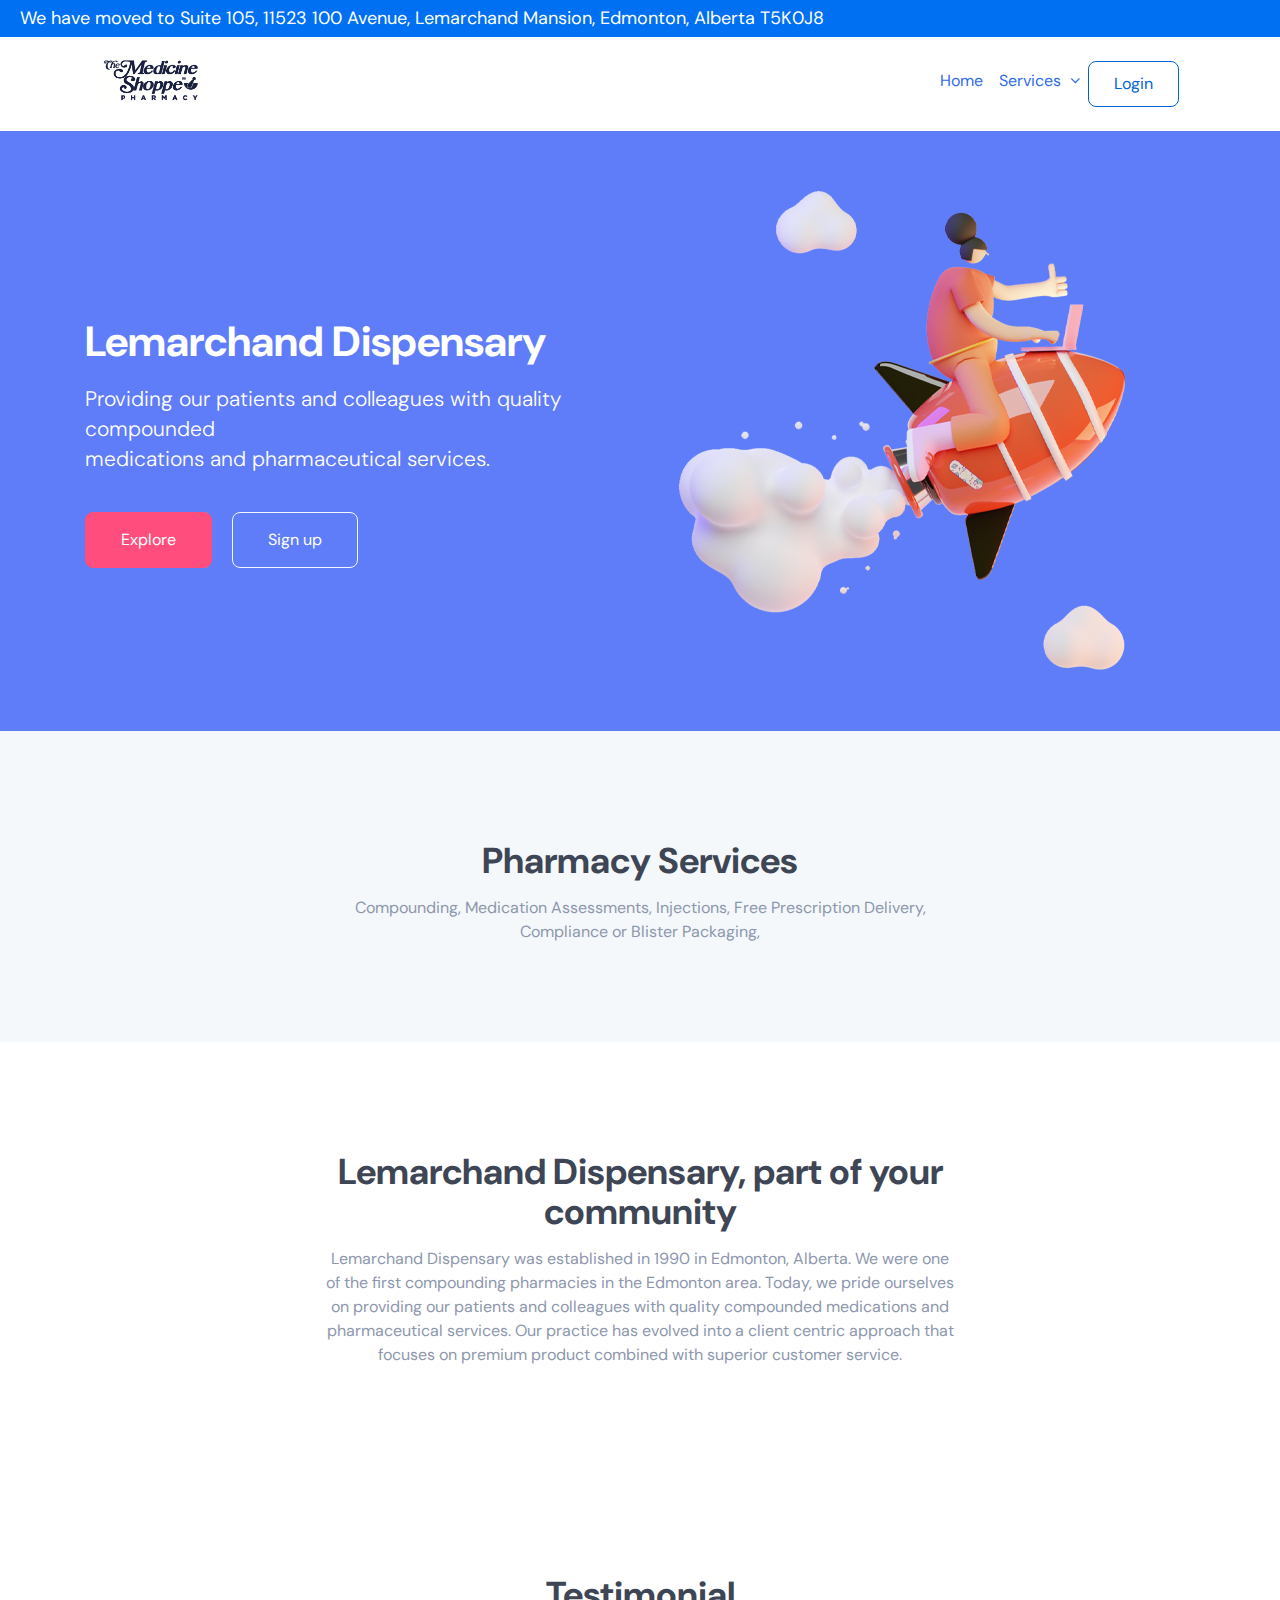
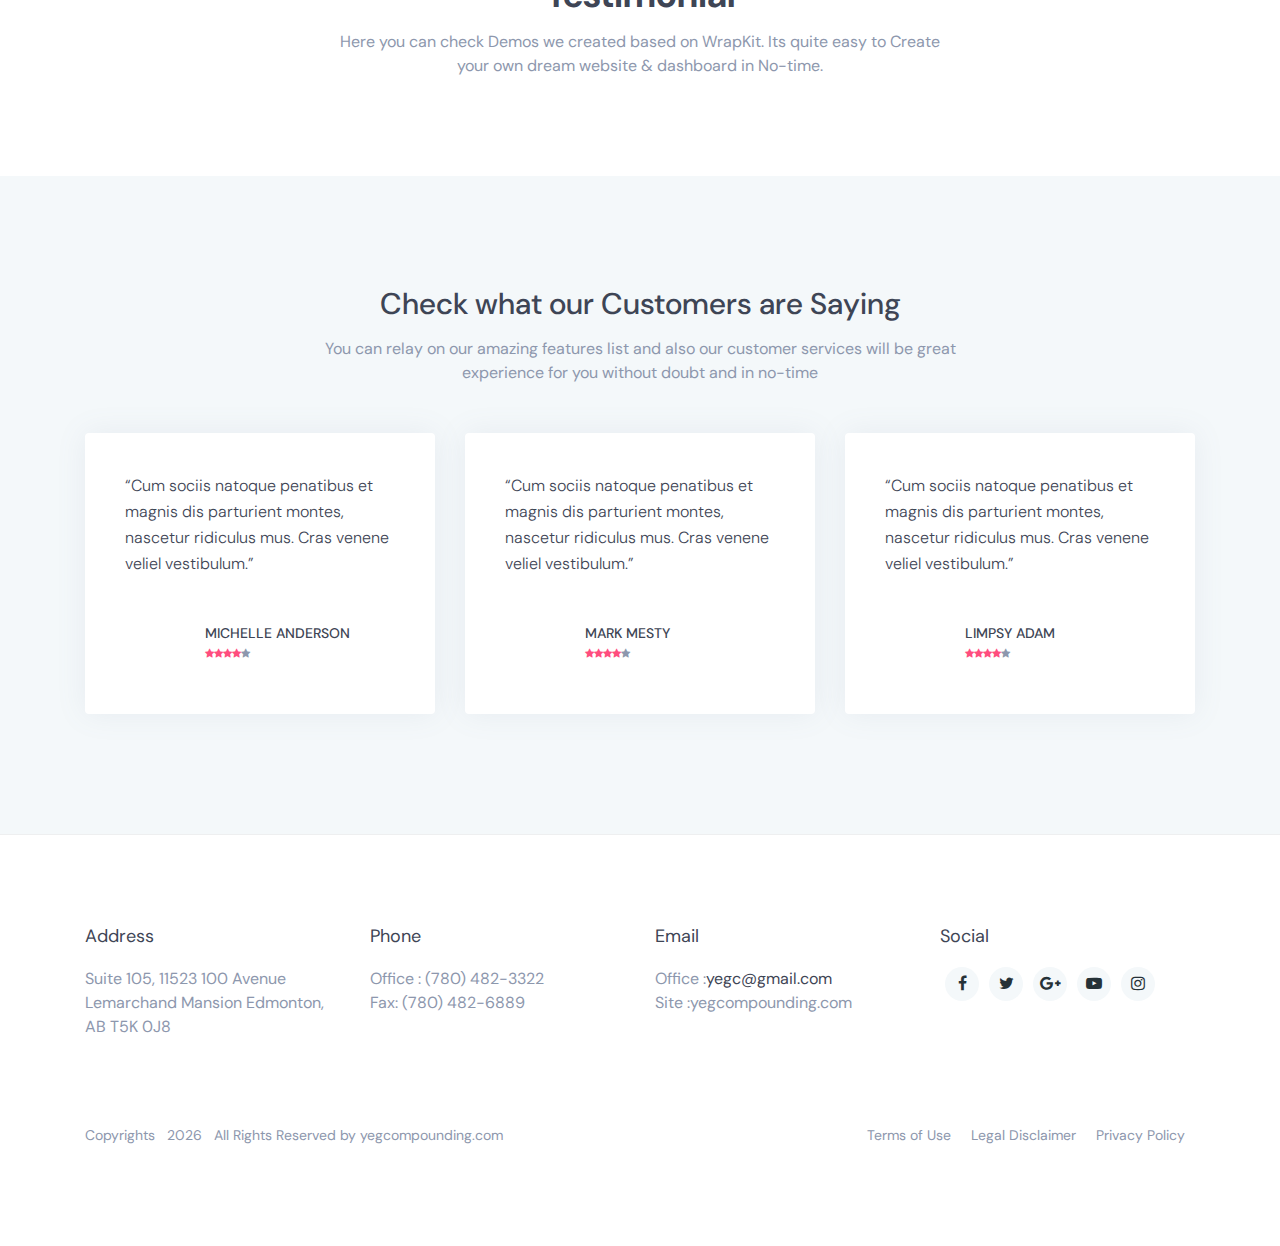
==== index.html @ de76bf8a "the build" ====
<!DOCTYPE html><html><head><meta name="viewport" content="width=device-width"/><meta charSet="utf-8"/><title>Lemarchandi</title><meta name="description" content="Lemarchandi Dispensary"/><link rel="icon" href="/favicon.ico"/><meta name="next-head-count" content="5"/><link rel="preload" href="/_next/static/css/e3dab305abf03b2a426d.css" as="style"/><link rel="stylesheet" href="/_next/static/css/e3dab305abf03b2a426d.css" data-n-g=""/><noscript data-n-css=""></noscript><script defer="" nomodule="" src="/_next/static/chunks/polyfills-a40ef1678bae11e696dba45124eadd70.js"></script><script src="/_next/static/chunks/webpack-90a60b87fd0d5fc150f2.js" defer=""></script><script src="/_next/static/chunks/framework-2191d16384373197bc0a.js" defer=""></script><script src="/_next/static/chunks/main-45840bd6135e2c4a6d06.js" defer=""></script><script src="/_next/static/chunks/pages/_app-bfd92f2f2616ca156803.js" defer=""></script><script src="/_next/static/chunks/pages/index-4b442c4fa40ab891017c.js" defer=""></script><script src="/_next/static/SMfEVu2m8l2TGq_KdqRjP/_buildManifest.js" defer=""></script><script src="/_next/static/SMfEVu2m8l2TGq_KdqRjP/_ssgManifest.js" defer=""></script></head><body><div id="__next"><div id="main-wrapper"><div class="notify-header">We have moved to Suite 105, 11523 100 Avenue, Lemarchand Mansion, Edmonton, Alberta T5K0J8</div><div id="section"><div class="header1 po-relative"><div class="container"><nav class="navbar-expand-lg h3-nav navbar"><a href="/" class="navbar-brand"><div style="display:inline-block;max-width:100%;overflow:hidden;position:relative;box-sizing:border-box;margin:0"><div style="box-sizing:border-box;display:block;max-width:100%"><img style="max-width:100%;display:block;margin:0;border:none;padding:0" alt="" aria-hidden="true" src="[data-uri]"/></div><img alt="lemarchandi-dispensary" src="[data-uri]" decoding="async" data-nimg="intrinsic" class="logo-image" style="position:absolute;top:0;left:0;bottom:0;right:0;box-sizing:border-box;padding:0;border:none;margin:auto;display:block;width:0;height:0;min-width:100%;max-width:100%;min-height:100%;max-height:100%"/><noscript><img alt="lemarchandi-dispensary" srcSet="_next/static/image/assets/images/logos/logo.39a0166d6d1a35bfb3127f5093fbddd4.png?imwidth=128 1x, _next/static/image/assets/images/logos/logo.39a0166d6d1a35bfb3127f5093fbddd4.png?imwidth=256 2x" src="_next/static/image/assets/images/logos/logo.39a0166d6d1a35bfb3127f5093fbddd4.png?imwidth=256" decoding="async" data-nimg="intrinsic" style="position:absolute;top:0;left:0;bottom:0;right:0;box-sizing:border-box;padding:0;border:none;margin:auto;display:block;width:0;height:0;min-width:100%;max-width:100%;min-height:100%;max-height:100%" class="logo-image" loading="lazy"/></noscript></div></a><button aria-label="Toggle navigation" type="button" class="navbar-toggler"><span class="ti-menu"></span></button><div id="header1" class="collapse navbar-collapse"><ul class="ml-auto mt-2 mt-lg-0 navbar-nav"><li class="active nav-item"><a href="/" class="nav-link">Home</a></li><li class="dropdown nav-item"><a aria-haspopup="true" href="#" class="nav-link" aria-expanded="false">Services <i class="fa fa-angle-down m-l-5"></i></a><div tabindex="-1" role="menu" aria-hidden="true" class="b-none animated fadeInUp dropdown-menu"><button type="button" tabindex="0" role="menuitem" class="dropdown-item"><li class="nav-item"><a href="/compounding" class="nav-link">Compounding</a></li></button><button type="button" tabindex="0" role="menuitem" class="dropdown-item"><li class="nav-item"><a href="/services" class="nav-link">Services</a></li></button><div tabindex="-1" class="dropdown-divider"></div><button type="button" tabindex="0" role="menuitem" class="dropdown-item">Referals</button></div></li><li class="nav-item"><div class="btn btn-outline-info">Login</div></li></ul></div></nav></div></div></div><div class="page-wrapper"><div class="container-fluid"><div><div class="static-slider-head banner2"><div class="container"><div class="row"><div class="align-self-center col-md-6 col-lg-6"><h1 class="title">Lemarchand Dispensary</h1><h4 class="subtitle font-light">Providing our patients and colleagues with quality compounded<br/> medications and pharmaceutical services.</h4><div class="btn btn-danger m-r-20 btn-md m-t-30">Explore</div><a class="btn btn-md m-t-30  btn-outline-light " href="/signup">Sign up</a></div><div class="col-md-6 col-lg-6"><div style="display:inline-block;max-width:100%;overflow:hidden;position:relative;box-sizing:border-box;margin:0"><div style="box-sizing:border-box;display:block;max-width:100%"><img style="max-width:100%;display:block;margin:0;border:none;padding:0" alt="" aria-hidden="true" src="[data-uri]"/></div><img alt="hero banner" src="[data-uri]" decoding="async" data-nimg="intrinsic" style="position:absolute;top:0;left:0;bottom:0;right:0;box-sizing:border-box;padding:0;border:none;margin:auto;display:block;width:0;height:0;min-width:100%;max-width:100%;min-height:100%;max-height:100%"/><noscript><img alt="hero banner" srcSet="_next/static/image/assets/images/landingpage/banner-img.4218b42df8a6aef599a4f391f0559c7d.png?imwidth=640 1x, _next/static/image/assets/images/landingpage/banner-img.4218b42df8a6aef599a4f391f0559c7d.png?imwidth=1080 2x" src="_next/static/image/assets/images/landingpage/banner-img.4218b42df8a6aef599a4f391f0559c7d.png?imwidth=1080" decoding="async" data-nimg="intrinsic" style="position:absolute;top:0;left:0;bottom:0;right:0;box-sizing:border-box;padding:0;border:none;margin:auto;display:block;width:0;height:0;min-width:100%;max-width:100%;min-height:100%;max-height:100%" loading="lazy"/></noscript></div></div></div></div></div><div class="spacer bg-light"><div class="container"><div class="justify-content-center row"><div class="text-center col-md-7"><h1 class="title font-bold">Pharmacy Services</h1><h6 class="subtitle">Compounding, Medication Assessments, Injections, Free Prescription Delivery, Compliance or Blister Packaging,</h6></div></div></div></div><div class="spacer"><div class="container"><div class="justify-content-center row"><div class="text-center col-md-7"><h1 class="title font-bold">Lemarchand Dispensary, part of your community</h1><h6 class="subtitle">Lemarchand Dispensary was established in 1990 in Edmonton, Alberta. We were one of the first compounding pharmacies in the Edmonton area. Today, we pride ourselves on providing our patients and colleagues with quality compounded medications and pharmaceutical services. Our practice has evolved into a client centric approach that focuses on premium product combined with superior customer service.</h6></div></div></div></div><div><div class="spacer"><div class="container"><div class="justify-content-center row"><div class="text-center col-md-7"><h1 class="title font-bold">Testimonial</h1><h6 class="subtitle">Here you can check Demos we created based on WrapKit. Its quite easy to Create your own dream website &amp; dashboard in No-time.</h6></div></div></div></div><div class="testimonial3 spacer bg-light"><div class="container"><div class="justify-content-center row"><div class="text-center col-md-7"><h2 class="title">Check what our Customers are Saying</h2><h6 class="subtitle">You can relay on our amazing features list and also our customer services will be great experience for you without doubt and in no-time</h6></div></div><div class="testi3 m-t-40 justify-content-center row"><div class="col-md-6 col-lg-4"><div class="card-shadow card"><div class="card-body"><h6 class="font-light m-b-30">“Cum sociis natoque penatibus et magnis dis parturient montes, nascetur ridiculus mus. Cras venene veliel vestibulum.”</h6><div class="d-flex no-block align-items-center"><span class="thumb-img"><div style="display:inline-block;max-width:100%;overflow:hidden;position:relative;box-sizing:border-box;margin:0"><div style="box-sizing:border-box;display:block;max-width:100%"><img style="max-width:100%;display:block;margin:0;border:none;padding:0" alt="" aria-hidden="true" src="[data-uri]"/></div><img alt="wrapkit" src="[data-uri]" decoding="async" data-nimg="intrinsic" class="circle" style="position:absolute;top:0;left:0;bottom:0;right:0;box-sizing:border-box;padding:0;border:none;margin:auto;display:block;width:0;height:0;min-width:100%;max-width:100%;min-height:100%;max-height:100%"/><noscript><img alt="wrapkit" srcSet="_next/static/image/assets/images/testimonial/1.2e14a0676e3b5e73da6f05569ef7108e.jpg?imwidth=640 1x, _next/static/image/assets/images/testimonial/1.2e14a0676e3b5e73da6f05569ef7108e.jpg?imwidth=1200 2x" src="_next/static/image/assets/images/testimonial/1.2e14a0676e3b5e73da6f05569ef7108e.jpg?imwidth=1200" decoding="async" data-nimg="intrinsic" style="position:absolute;top:0;left:0;bottom:0;right:0;box-sizing:border-box;padding:0;border:none;margin:auto;display:block;width:0;height:0;min-width:100%;max-width:100%;min-height:100%;max-height:100%" class="circle" loading="lazy"/></noscript></div></span><div class="m-l-20"><h6 class="m-b-0 customer">Michelle Anderson</h6><div class="font-10"><a href="" class="text-danger"><i class="fa fa-star"></i></a><a href="" class="text-danger"><i class="fa fa-star"></i></a><a href="" class="text-danger"><i class="fa fa-star"></i></a><a href="" class="text-danger"><i class="fa fa-star"></i></a><a href="" class="text-muted"><i class="fa fa-star"></i></a></div></div></div></div></div></div><div class="col-md-6 col-lg-4"><div class="card-shadow card"><div class="card-body"><h6 class="font-light m-b-30">“Cum sociis natoque penatibus et magnis dis parturient montes, nascetur ridiculus mus. Cras venene veliel vestibulum.”</h6><div class="d-flex no-block align-items-center"><span class="thumb-img"><div style="display:inline-block;max-width:100%;overflow:hidden;position:relative;box-sizing:border-box;margin:0"><div style="box-sizing:border-box;display:block;max-width:100%"><img style="max-width:100%;display:block;margin:0;border:none;padding:0" alt="" aria-hidden="true" src="[data-uri]"/></div><img alt="wrapkit" src="[data-uri]" decoding="async" data-nimg="intrinsic" class="circle" style="position:absolute;top:0;left:0;bottom:0;right:0;box-sizing:border-box;padding:0;border:none;margin:auto;display:block;width:0;height:0;min-width:100%;max-width:100%;min-height:100%;max-height:100%"/><noscript><img alt="wrapkit" srcSet="_next/static/image/assets/images/testimonial/2.128dd6c1580e0c9d2212a1f1fef11453.jpg?imwidth=640 1x, _next/static/image/assets/images/testimonial/2.128dd6c1580e0c9d2212a1f1fef11453.jpg?imwidth=1200 2x" src="_next/static/image/assets/images/testimonial/2.128dd6c1580e0c9d2212a1f1fef11453.jpg?imwidth=1200" decoding="async" data-nimg="intrinsic" style="position:absolute;top:0;left:0;bottom:0;right:0;box-sizing:border-box;padding:0;border:none;margin:auto;display:block;width:0;height:0;min-width:100%;max-width:100%;min-height:100%;max-height:100%" class="circle" loading="lazy"/></noscript></div></span><div class="m-l-20"><h6 class="m-b-0 customer">Mark mesty</h6><div class="font-10"><a href="" class="text-danger"><i class="fa fa-star"></i></a><a href="" class="text-danger"><i class="fa fa-star"></i></a><a href="" class="text-danger"><i class="fa fa-star"></i></a><a href="" class="text-danger"><i class="fa fa-star"></i></a><a href="" class="text-muted"><i class="fa fa-star"></i></a></div></div></div></div></div></div><div class="col-md-6 col-lg-4"><div class="card-shadow card"><div class="card-body"><h6 class="font-light m-b-30">“Cum sociis natoque penatibus et magnis dis parturient montes, nascetur ridiculus mus. Cras venene veliel vestibulum.”</h6><div class="d-flex no-block align-items-center"><span class="thumb-img"><div style="display:inline-block;max-width:100%;overflow:hidden;position:relative;box-sizing:border-box;margin:0"><div style="box-sizing:border-box;display:block;max-width:100%"><img style="max-width:100%;display:block;margin:0;border:none;padding:0" alt="" aria-hidden="true" src="[data-uri]"/></div><img alt="wrapkit" src="[data-uri]" decoding="async" data-nimg="intrinsic" class="circle" style="position:absolute;top:0;left:0;bottom:0;right:0;box-sizing:border-box;padding:0;border:none;margin:auto;display:block;width:0;height:0;min-width:100%;max-width:100%;min-height:100%;max-height:100%"/><noscript><img alt="wrapkit" srcSet="_next/static/image/assets/images/testimonial/3.58e07d7012f0ad038da183b73c9a77bf.jpg?imwidth=640 1x, _next/static/image/assets/images/testimonial/3.58e07d7012f0ad038da183b73c9a77bf.jpg?imwidth=1200 2x" src="_next/static/image/assets/images/testimonial/3.58e07d7012f0ad038da183b73c9a77bf.jpg?imwidth=1200" decoding="async" data-nimg="intrinsic" style="position:absolute;top:0;left:0;bottom:0;right:0;box-sizing:border-box;padding:0;border:none;margin:auto;display:block;width:0;height:0;min-width:100%;max-width:100%;min-height:100%;max-height:100%" class="circle" loading="lazy"/></noscript></div></span><div class="m-l-20"><h6 class="m-b-0 customer">Limpsy adam</h6><div class="font-10"><a href="" class="text-danger"><i class="fa fa-star"></i></a><a href="" class="text-danger"><i class="fa fa-star"></i></a><a href="" class="text-danger"><i class="fa fa-star"></i></a><a href="" class="text-danger"><i class="fa fa-star"></i></a><a href="" class="text-muted"><i class="fa fa-star"></i></a></div></div></div></div></div></div></div></div></div></div></div></div></div><div class="footer4 b-t spacer"><div class="container"><div class="row"><div class="m-b-30 col-md-6 col-lg-3"><h5 class="m-b-20">Address</h5><p>Suite 105, 11523 100 Avenue Lemarchand Mansion Edmonton, AB T5K 0J8</p></div><div class="m-b-30 col-md-6 col-lg-3"><h5 class="m-b-20">Phone</h5><p>Office :  (780) 482-3322<br/>Fax: (780) 482-6889</p></div><div class="m-b-30 col-md-6 col-lg-3"><h5 class="m-b-20">Email</h5><p>Office :<a class="link" href="mailto:lemarchanddisp@gmail.com">yegc@gmail.com</a><br/>Site :<span class="link">yegcompounding.com</span></p></div><div class="col-md-6 col-lg-3"><h5 class="m-b-20">Social</h5><div class="round-social light"><a class="link" href="/#"><i class="fa fa-facebook"></i></a><a class="link" href="/#"><i class="fa fa-twitter"></i></a><a class="link" href="/#"><i class="fa fa-google-plus"></i></a><a class="link" href="/#"><i class="fa fa-youtube-play"></i></a><a class="link" href="/#"><i class="fa fa-instagram"></i></a></div></div></div><div class="f4-bottom-bar"><div class="row"><div class="col-md-12"><div class="d-flex font-14"><div class="m-t-10 m-b-10 copyright">Copyrights   <!-- -->2022<!-- -->   All Rights Reserved by<!-- --> <a class="link" href="https://yegcompounding.com/">yegcompounding.com</a></div><div class="links ml-auto m-t-10 m-b-10"><a class="p-10 p-l-0" href="/#">Terms of Use</a><a class="p-10" href="/#">Legal Disclaimer</a><a class="p-10" href="/#">Privacy Policy</a></div></div></div></div></div></div></div></div></div><script id="__NEXT_DATA__" type="application/json">{"props":{"pageProps":{}},"page":"/","query":{},"buildId":"SMfEVu2m8l2TGq_KdqRjP","nextExport":true,"autoExport":true,"isFallback":false,"scriptLoader":[]}</script></body></html>
---- _next/static/css/e3dab305abf03b2a426d.css ----
@import url(https://fonts.googleapis.com/css2?family=DM+Sans:wght@400;500;700&display=swap);
/*!
 *  Font Awesome 4.7.0 by @davegandy - http://fontawesome.io - @fontawesome
 *  License - http://fontawesome.io/license (Font: SIL OFL 1.1, CSS: MIT License)
 */@font-face{font-family:FontAwesome;src:url(/_next/static/media/fontawesome-webfont.8b43027f47b20503057dfbbaa9401fef.eot);src:url(/_next/static/media/fontawesome-webfont.8b43027f47b20503057dfbbaa9401fef.eot) format("embedded-opentype"),url(/_next/static/media/fontawesome-webfont.20fd1704ea223900efa9fd4e869efb08.woff2) format("woff2"),url(/_next/static/media/fontawesome-webfont.f691f37e57f04c152e2315ab7dbad881.woff) format("woff"),url(/_next/static/media/fontawesome-webfont.1e59d2330b4c6deb84b340635ed36249.ttf) format("truetype"),url(/_next/static/media/fontawesome-webfont.6878d55e3615ccf40c386ec2a90dfd6a.svg) format("svg");font-weight:400;font-style:normal}.fa{display:inline-block;font:normal normal normal 14px/1 FontAwesome;font-size:inherit;text-rendering:auto;-webkit-font-smoothing:antialiased;-moz-osx-font-smoothing:grayscale}.fa-lg{font-size:1.33333333em;line-height:.75em;vertical-align:-15%}.fa-2x{font-size:2em}.fa-3x{font-size:3em}.fa-4x{font-size:4em}.fa-5x{font-size:5em}.fa-fw{width:1.28571429em;text-align:center}.fa-ul{padding-left:0;margin-left:2.14285714em;list-style-type:none}.fa-ul>li{position:relative}.fa-li{position:absolute;left:-2.14285714em;width:2.14285714em;top:.14285714em;text-align:center}.fa-li.fa-lg{left:-1.85714286em}.fa-border{padding:.2em .25em .15em;border:.08em solid #eee;border-radius:.1em}.fa-pull-left{float:left}.fa-pull-right{float:right}.fa.fa-pull-left{margin-right:.3em}.fa.fa-pull-right{margin-left:.3em}.pull-right{float:right}.pull-left{float:left}.fa.pull-left{margin-right:.3em}.fa.pull-right{margin-left:.3em}.fa-spin{-webkit-animation:fa-spin 2s linear infinite;animation:fa-spin 2s linear infinite}.fa-pulse{-webkit-animation:fa-spin 1s steps(8) infinite;animation:fa-spin 1s steps(8) infinite}@-webkit-keyframes fa-spin{0%{-webkit-transform:rotate(0deg);transform:rotate(0deg)}to{-webkit-transform:rotate(359deg);transform:rotate(359deg)}}@keyframes fa-spin{0%{-webkit-transform:rotate(0deg);transform:rotate(0deg)}to{-webkit-transform:rotate(359deg);transform:rotate(359deg)}}.fa-rotate-90{-ms-filter:"progid:DXImageTransform.Microsoft.BasicImage(rotation=1)";-webkit-transform:rotate(90deg);transform:rotate(90deg)}.fa-rotate-180{-ms-filter:"progid:DXImageTransform.Microsoft.BasicImage(rotation=2)";-webkit-transform:rotate(180deg);transform:rotate(180deg)}.fa-rotate-270{-ms-filter:"progid:DXImageTransform.Microsoft.BasicImage(rotation=3)";-webkit-transform:rotate(270deg);transform:rotate(270deg)}.fa-flip-horizontal{-ms-filter:"progid:DXImageTransform.Microsoft.BasicImage(rotation=0, mirror=1)";-webkit-transform:scaleX(-1);transform:scaleX(-1)}.fa-flip-vertical{-ms-filter:"progid:DXImageTransform.Microsoft.BasicImage(rotation=2, mirror=1)";-webkit-transform:scaleY(-1);transform:scaleY(-1)}:root .fa-flip-horizontal,:root .fa-flip-vertical,:root .fa-rotate-90,:root .fa-rotate-180,:root .fa-rotate-270{-webkit-filter:none;filter:none}.fa-stack{position:relative;display:inline-block;width:2em;height:2em;line-height:2em;vertical-align:middle}.fa-stack-1x,.fa-stack-2x{position:absolute;left:0;width:100%;text-align:center}.fa-stack-1x{line-height:inherit}.fa-stack-2x{font-size:2em}.fa-inverse{color:#fff}.fa-glass:before{content:""}.fa-music:before{content:""}.fa-search:before{content:""}.fa-envelope-o:before{content:""}.fa-heart:before{content:""}.fa-star:before{content:""}.fa-star-o:before{content:""}.fa-user:before{content:""}.fa-film:before{content:""}.fa-th-large:before{content:""}.fa-th:before{content:""}.fa-th-list:before{content:""}.fa-check:before{content:""}.fa-close:before,.fa-remove:before,.fa-times:before{content:""}.fa-search-plus:before{content:""}.fa-search-minus:before{content:""}.fa-power-off:before{content:""}.fa-signal:before{content:""}.fa-cog:before,.fa-gear:before{content:""}.fa-trash-o:before{content:""}.fa-home:before{content:""}.fa-file-o:before{content:""}.fa-clock-o:before{content:""}.fa-road:before{content:""}.fa-download:before{content:""}.fa-arrow-circle-o-down:before{content:""}.fa-arrow-circle-o-up:before{content:""}.fa-inbox:before{content:""}.fa-play-circle-o:before{content:""}.fa-repeat:before,.fa-rotate-right:before{content:""}.fa-refresh:before{content:""}.fa-list-alt:before{content:""}.fa-lock:before{content:""}.fa-flag:before{content:""}.fa-headphones:before{content:""}.fa-volume-off:before{content:""}.fa-volume-down:before{content:""}.fa-volume-up:before{content:""}.fa-qrcode:before{content:""}.fa-barcode:before{content:""}.fa-tag:before{content:""}.fa-tags:before{content:""}.fa-book:before{content:""}.fa-bookmark:before{content:""}.fa-print:before{content:""}.fa-camera:before{content:""}.fa-font:before{content:""}.fa-bold:before{content:""}.fa-italic:before{content:""}.fa-text-height:before{content:""}.fa-text-width:before{content:""}.fa-align-left:before{content:""}.fa-align-center:before{content:""}.fa-align-right:before{content:""}.fa-align-justify:before{content:""}.fa-list:before{content:""}.fa-dedent:before,.fa-outdent:before{content:""}.fa-indent:before{content:""}.fa-video-camera:before{content:""}.fa-image:before,.fa-photo:before,.fa-picture-o:before{content:""}.fa-pencil:before{content:""}.fa-map-marker:before{content:""}.fa-adjust:before{content:""}.fa-tint:before{content:""}.fa-edit:before,.fa-pencil-square-o:before{content:""}.fa-share-square-o:before{content:""}.fa-check-square-o:before{content:""}.fa-arrows:before{content:""}.fa-step-backward:before{content:""}.fa-fast-backward:before{content:""}.fa-backward:before{content:""}.fa-play:before{content:""}.fa-pause:before{content:""}.fa-stop:before{content:""}.fa-forward:before{content:""}.fa-fast-forward:before{content:""}.fa-step-forward:before{content:""}.fa-eject:before{content:""}.fa-chevron-left:before{content:""}.fa-chevron-right:before{content:""}.fa-plus-circle:before{content:""}.fa-minus-circle:before{content:""}.fa-times-circle:before{content:""}.fa-check-circle:before{content:""}.fa-question-circle:before{content:""}.fa-info-circle:before{content:""}.fa-crosshairs:before{content:""}.fa-times-circle-o:before{content:""}.fa-check-circle-o:before{content:""}.fa-ban:before{content:""}.fa-arrow-left:before{content:""}.fa-arrow-right:before{content:""}.fa-arrow-up:before{content:""}.fa-arrow-down:before{content:""}.fa-mail-forward:before,.fa-share:before{content:""}.fa-expand:before{content:""}.fa-compress:before{content:""}.fa-plus:before{content:""}.fa-minus:before{content:""}.fa-asterisk:before{content:""}.fa-exclamation-circle:before{content:""}.fa-gift:before{content:""}.fa-leaf:before{content:""}.fa-fire:before{content:""}.fa-eye:before{content:""}.fa-eye-slash:before{content:""}.fa-exclamation-triangle:before,.fa-warning:before{content:""}.fa-plane:before{content:""}.fa-calendar:before{content:""}.fa-random:before{content:""}.fa-comment:before{content:""}.fa-magnet:before{content:""}.fa-chevron-up:before{content:""}.fa-chevron-down:before{content:""}.fa-retweet:before{content:""}.fa-shopping-cart:before{content:""}.fa-folder:before{content:""}.fa-folder-open:before{content:""}.fa-arrows-v:before{content:""}.fa-arrows-h:before{content:""}.fa-bar-chart-o:before,.fa-bar-chart:before{content:""}.fa-twitter-square:before{content:""}.fa-facebook-square:before{content:""}.fa-camera-retro:before{content:""}.fa-key:before{content:""}.fa-cogs:before,.fa-gears:before{content:""}.fa-comments:before{content:""}.fa-thumbs-o-up:before{content:""}.fa-thumbs-o-down:before{content:""}.fa-star-half:before{content:""}.fa-heart-o:before{content:""}.fa-sign-out:before{content:""}.fa-linkedin-square:before{content:""}.fa-thumb-tack:before{content:""}.fa-external-link:before{content:""}.fa-sign-in:before{content:""}.fa-trophy:before{content:""}.fa-github-square:before{content:""}.fa-upload:before{content:""}.fa-lemon-o:before{content:""}.fa-phone:before{content:""}.fa-square-o:before{content:""}.fa-bookmark-o:before{content:""}.fa-phone-square:before{content:""}.fa-twitter:before{content:""}.fa-facebook-f:before,.fa-facebook:before{content:""}.fa-github:before{content:""}.fa-unlock:before{content:""}.fa-credit-card:before{content:""}.fa-feed:before,.fa-rss:before{content:""}.fa-hdd-o:before{content:""}.fa-bullhorn:before{content:""}.fa-bell:before{content:""}.fa-certificate:before{content:""}.fa-hand-o-right:before{content:""}.fa-hand-o-left:before{content:""}.fa-hand-o-up:before{content:""}.fa-hand-o-down:before{content:""}.fa-arrow-circle-left:before{content:""}.fa-arrow-circle-right:before{content:""}.fa-arrow-circle-up:before{content:""}.fa-arrow-circle-down:before{content:""}.fa-globe:before{content:""}.fa-wrench:before{content:""}.fa-tasks:before{content:""}.fa-filter:before{content:""}.fa-briefcase:before{content:""}.fa-arrows-alt:before{content:""}.fa-group:before,.fa-users:before{content:""}.fa-chain:before,.fa-link:before{content:""}.fa-cloud:before{content:""}.fa-flask:before{content:""}.fa-cut:before,.fa-scissors:before{content:""}.fa-copy:before,.fa-files-o:before{content:""}.fa-paperclip:before{content:""}.fa-floppy-o:before,.fa-save:before{content:""}.fa-square:before{content:""}.fa-bars:before,.fa-navicon:before,.fa-reorder:before{content:""}.fa-list-ul:before{content:""}.fa-list-ol:before{content:""}.fa-strikethrough:before{content:""}.fa-underline:before{content:""}.fa-table:before{content:""}.fa-magic:before{content:""}.fa-truck:before{content:""}.fa-pinterest:before{content:""}.fa-pinterest-square:before{content:""}.fa-google-plus-square:before{content:""}.fa-google-plus:before{content:""}.fa-money:before{content:""}.fa-caret-down:before{content:""}.fa-caret-up:before{content:""}.fa-caret-left:before{content:""}.fa-caret-right:before{content:""}.fa-columns:before{content:""}.fa-sort:before,.fa-unsorted:before{content:""}.fa-sort-desc:before,.fa-sort-down:before{content:""}.fa-sort-asc:before,.fa-sort-up:before{content:""}.fa-envelope:before{content:""}.fa-linkedin:before{content:""}.fa-rotate-left:before,.fa-undo:before{content:""}.fa-gavel:before,.fa-legal:before{content:""}.fa-dashboard:before,.fa-tachometer:before{content:""}.fa-comment-o:before{content:""}.fa-comments-o:before{content:""}.fa-bolt:before,.fa-flash:before{content:""}.fa-sitemap:before{content:""}.fa-umbrella:before{content:""}.fa-clipboard:before,.fa-paste:before{content:""}.fa-lightbulb-o:before{content:""}.fa-exchange:before{content:""}.fa-cloud-download:before{content:""}.fa-cloud-upload:before{content:""}.fa-user-md:before{content:""}.fa-stethoscope:before{content:""}.fa-suitcase:before{content:""}.fa-bell-o:before{content:""}.fa-coffee:before{content:""}.fa-cutlery:before{content:""}.fa-file-text-o:before{content:""}.fa-building-o:before{content:""}.fa-hospital-o:before{content:""}.fa-ambulance:before{content:""}.fa-medkit:before{content:""}.fa-fighter-jet:before{content:""}.fa-beer:before{content:""}.fa-h-square:before{content:""}.fa-plus-square:before{content:""}.fa-angle-double-left:before{content:""}.fa-angle-double-right:before{content:""}.fa-angle-double-up:before{content:""}.fa-angle-double-down:before{content:""}.fa-angle-left:before{content:""}.fa-angle-right:before{content:""}.fa-angle-up:before{content:""}.fa-angle-down:before{content:""}.fa-desktop:before{content:""}.fa-laptop:before{content:""}.fa-tablet:before{content:""}.fa-mobile-phone:before,.fa-mobile:before{content:""}.fa-circle-o:before{content:""}.fa-quote-left:before{content:""}.fa-quote-right:before{content:""}.fa-spinner:before{content:""}.fa-circle:before{content:""}.fa-mail-reply:before,.fa-reply:before{content:""}.fa-github-alt:before{content:""}.fa-folder-o:before{content:""}.fa-folder-open-o:before{content:""}.fa-smile-o:before{content:""}.fa-frown-o:before{content:""}.fa-meh-o:before{content:""}.fa-gamepad:before{content:""}.fa-keyboard-o:before{content:""}.fa-flag-o:before{content:""}.fa-flag-checkered:before{content:""}.fa-terminal:before{content:""}.fa-code:before{content:""}.fa-mail-reply-all:before,.fa-reply-all:before{content:""}.fa-star-half-empty:before,.fa-star-half-full:before,.fa-star-half-o:before{content:""}.fa-location-arrow:before{content:""}.fa-crop:before{content:""}.fa-code-fork:before{content:""}.fa-chain-broken:before,.fa-unlink:before{content:""}.fa-question:before{content:""}.fa-info:before{content:""}.fa-exclamation:before{content:""}.fa-superscript:before{content:""}.fa-subscript:before{content:""}.fa-eraser:before{content:""}.fa-puzzle-piece:before{content:""}.fa-microphone:before{content:""}.fa-microphone-slash:before{content:""}.fa-shield:before{content:""}.fa-calendar-o:before{content:""}.fa-fire-extinguisher:before{content:""}.fa-rocket:before{content:""}.fa-maxcdn:before{content:""}.fa-chevron-circle-left:before{content:""}.fa-chevron-circle-right:before{content:""}.fa-chevron-circle-up:before{content:""}.fa-chevron-circle-down:before{content:""}.fa-html5:before{content:""}.fa-css3:before{content:""}.fa-anchor:before{content:""}.fa-unlock-alt:before{content:""}.fa-bullseye:before{content:""}.fa-ellipsis-h:before{content:""}.fa-ellipsis-v:before{content:""}.fa-rss-square:before{content:""}.fa-play-circle:before{content:""}.fa-ticket:before{content:""}.fa-minus-square:before{content:""}.fa-minus-square-o:before{content:""}.fa-level-up:before{content:""}.fa-level-down:before{content:""}.fa-check-square:before{content:""}.fa-pencil-square:before{content:""}.fa-external-link-square:before{content:""}.fa-share-square:before{content:""}.fa-compass:before{content:""}.fa-caret-square-o-down:before,.fa-toggle-down:before{content:""}.fa-caret-square-o-up:before,.fa-toggle-up:before{content:""}.fa-caret-square-o-right:before,.fa-toggle-right:before{content:""}.fa-eur:before,.fa-euro:before{content:""}.fa-gbp:before{content:""}.fa-dollar:before,.fa-usd:before{content:""}.fa-inr:before,.fa-rupee:before{content:""}.fa-cny:before,.fa-jpy:before,.fa-rmb:before,.fa-yen:before{content:""}.fa-rouble:before,.fa-rub:before,.fa-ruble:before{content:""}.fa-krw:before,.fa-won:before{content:""}.fa-bitcoin:before,.fa-btc:before{content:""}.fa-file:before{content:""}.fa-file-text:before{content:""}.fa-sort-alpha-asc:before{content:""}.fa-sort-alpha-desc:before{content:""}.fa-sort-amount-asc:before{content:""}.fa-sort-amount-desc:before{content:""}.fa-sort-numeric-asc:before{content:""}.fa-sort-numeric-desc:before{content:""}.fa-thumbs-up:before{content:""}.fa-thumbs-down:before{content:""}.fa-youtube-square:before{content:""}.fa-youtube:before{content:""}.fa-xing:before{content:""}.fa-xing-square:before{content:""}.fa-youtube-play:before{content:""}.fa-dropbox:before{content:""}.fa-stack-overflow:before{content:""}.fa-instagram:before{content:""}.fa-flickr:before{content:""}.fa-adn:before{content:""}.fa-bitbucket:before{content:""}.fa-bitbucket-square:before{content:""}.fa-tumblr:before{content:""}.fa-tumblr-square:before{content:""}.fa-long-arrow-down:before{content:""}.fa-long-arrow-up:before{content:""}.fa-long-arrow-left:before{content:""}.fa-long-arrow-right:before{content:""}.fa-apple:before{content:""}.fa-windows:before{content:""}.fa-android:before{content:""}.fa-linux:before{content:""}.fa-dribbble:before{content:""}.fa-skype:before{content:""}.fa-foursquare:before{content:""}.fa-trello:before{content:""}.fa-female:before{content:""}.fa-male:before{content:""}.fa-gittip:before,.fa-gratipay:before{content:""}.fa-sun-o:before{content:""}.fa-moon-o:before{content:""}.fa-archive:before{content:""}.fa-bug:before{content:""}.fa-vk:before{content:""}.fa-weibo:before{content:""}.fa-renren:before{content:""}.fa-pagelines:before{content:""}.fa-stack-exchange:before{content:""}.fa-arrow-circle-o-right:before{content:""}.fa-arrow-circle-o-left:before{content:""}.fa-caret-square-o-left:before,.fa-toggle-left:before{content:""}.fa-dot-circle-o:before{content:""}.fa-wheelchair:before{content:""}.fa-vimeo-square:before{content:""}.fa-try:before,.fa-turkish-lira:before{content:""}.fa-plus-square-o:before{content:""}.fa-space-shuttle:before{content:""}.fa-slack:before{content:""}.fa-envelope-square:before{content:""}.fa-wordpress:before{content:""}.fa-openid:before{content:""}.fa-bank:before,.fa-institution:before,.fa-university:before{content:""}.fa-graduation-cap:before,.fa-mortar-board:before{content:""}.fa-yahoo:before{content:""}.fa-google:before{content:""}.fa-reddit:before{content:""}.fa-reddit-square:before{content:""}.fa-stumbleupon-circle:before{content:""}.fa-stumbleupon:before{content:""}.fa-delicious:before{content:""}.fa-digg:before{content:""}.fa-pied-piper-pp:before{content:""}.fa-pied-piper-alt:before{content:""}.fa-drupal:before{content:""}.fa-joomla:before{content:""}.fa-language:before{content:""}.fa-fax:before{content:""}.fa-building:before{content:""}.fa-child:before{content:""}.fa-paw:before{content:""}.fa-spoon:before{content:""}.fa-cube:before{content:""}.fa-cubes:before{content:""}.fa-behance:before{content:""}.fa-behance-square:before{content:""}.fa-steam:before{content:""}.fa-steam-square:before{content:""}.fa-recycle:before{content:""}.fa-automobile:before,.fa-car:before{content:""}.fa-cab:before,.fa-taxi:before{content:""}.fa-tree:before{content:""}.fa-spotify:before{content:""}.fa-deviantart:before{content:""}.fa-soundcloud:before{content:""}.fa-database:before{content:""}.fa-file-pdf-o:before{content:""}.fa-file-word-o:before{content:""}.fa-file-excel-o:before{content:""}.fa-file-powerpoint-o:before{content:""}.fa-file-image-o:before,.fa-file-photo-o:before,.fa-file-picture-o:before{content:""}.fa-file-archive-o:before,.fa-file-zip-o:before{content:""}.fa-file-audio-o:before,.fa-file-sound-o:before{content:""}.fa-file-movie-o:before,.fa-file-video-o:before{content:""}.fa-file-code-o:before{content:""}.fa-vine:before{content:""}.fa-codepen:before{content:""}.fa-jsfiddle:before{content:""}.fa-life-bouy:before,.fa-life-buoy:before,.fa-life-ring:before,.fa-life-saver:before,.fa-support:before{content:""}.fa-circle-o-notch:before{content:""}.fa-ra:before,.fa-rebel:before,.fa-resistance:before{content:""}.fa-empire:before,.fa-ge:before{content:""}.fa-git-square:before{content:""}.fa-git:before{content:""}.fa-hacker-news:before,.fa-y-combinator-square:before,.fa-yc-square:before{content:""}.fa-tencent-weibo:before{content:""}.fa-qq:before{content:""}.fa-wechat:before,.fa-weixin:before{content:""}.fa-paper-plane:before,.fa-send:before{content:""}.fa-paper-plane-o:before,.fa-send-o:before{content:""}.fa-history:before{content:""}.fa-circle-thin:before{content:""}.fa-header:before{content:""}.fa-paragraph:before{content:""}.fa-sliders:before{content:""}.fa-share-alt:before{content:""}.fa-share-alt-square:before{content:""}.fa-bomb:before{content:""}.fa-futbol-o:before,.fa-soccer-ball-o:before{content:""}.fa-tty:before{content:""}.fa-binoculars:before{content:""}.fa-plug:before{content:""}.fa-slideshare:before{content:""}.fa-twitch:before{content:""}.fa-yelp:before{content:""}.fa-newspaper-o:before{content:""}.fa-wifi:before{content:""}.fa-calculator:before{content:""}.fa-paypal:before{content:""}.fa-google-wallet:before{content:""}.fa-cc-visa:before{content:""}.fa-cc-mastercard:before{content:""}.fa-cc-discover:before{content:""}.fa-cc-amex:before{content:""}.fa-cc-paypal:before{content:""}.fa-cc-stripe:before{content:""}.fa-bell-slash:before{content:""}.fa-bell-slash-o:before{content:""}.fa-trash:before{content:""}.fa-copyright:before{content:""}.fa-at:before{content:""}.fa-eyedropper:before{content:""}.fa-paint-brush:before{content:""}.fa-birthday-cake:before{content:""}.fa-area-chart:before{content:""}.fa-pie-chart:before{content:""}.fa-line-chart:before{content:""}.fa-lastfm:before{content:""}.fa-lastfm-square:before{content:""}.fa-toggle-off:before{content:""}.fa-toggle-on:before{content:""}.fa-bicycle:before{content:""}.fa-bus:before{content:""}.fa-ioxhost:before{content:""}.fa-angellist:before{content:""}.fa-cc:before{content:""}.fa-ils:before,.fa-shekel:before,.fa-sheqel:before{content:""}.fa-meanpath:before{content:""}.fa-buysellads:before{content:""}.fa-connectdevelop:before{content:""}.fa-dashcube:before{content:""}.fa-forumbee:before{content:""}.fa-leanpub:before{content:""}.fa-sellsy:before{content:""}.fa-shirtsinbulk:before{content:""}.fa-simplybuilt:before{content:""}.fa-skyatlas:before{content:""}.fa-cart-plus:before{content:""}.fa-cart-arrow-down:before{content:""}.fa-diamond:before{content:""}.fa-ship:before{content:""}.fa-user-secret:before{content:""}.fa-motorcycle:before{content:""}.fa-street-view:before{content:""}.fa-heartbeat:before{content:""}.fa-venus:before{content:""}.fa-mars:before{content:""}.fa-mercury:before{content:""}.fa-intersex:before,.fa-transgender:before{content:""}.fa-transgender-alt:before{content:""}.fa-venus-double:before{content:""}.fa-mars-double:before{content:""}.fa-venus-mars:before{content:""}.fa-mars-stroke:before{content:""}.fa-mars-stroke-v:before{content:""}.fa-mars-stroke-h:before{content:""}.fa-neuter:before{content:""}.fa-genderless:before{content:""}.fa-facebook-official:before{content:""}.fa-pinterest-p:before{content:""}.fa-whatsapp:before{content:""}.fa-server:before{content:""}.fa-user-plus:before{content:""}.fa-user-times:before{content:""}.fa-bed:before,.fa-hotel:before{content:""}.fa-viacoin:before{content:""}.fa-train:before{content:""}.fa-subway:before{content:""}.fa-medium:before{content:""}.fa-y-combinator:before,.fa-yc:before{content:""}.fa-optin-monster:before{content:""}.fa-opencart:before{content:""}.fa-expeditedssl:before{content:""}.fa-battery-4:before,.fa-battery-full:before,.fa-battery:before{content:""}.fa-battery-3:before,.fa-battery-three-quarters:before{content:""}.fa-battery-2:before,.fa-battery-half:before{content:""}.fa-battery-1:before,.fa-battery-quarter:before{content:""}.fa-battery-0:before,.fa-battery-empty:before{content:""}.fa-mouse-pointer:before{content:""}.fa-i-cursor:before{content:""}.fa-object-group:before{content:""}.fa-object-ungroup:before{content:""}.fa-sticky-note:before{content:""}.fa-sticky-note-o:before{content:""}.fa-cc-jcb:before{content:""}.fa-cc-diners-club:before{content:""}.fa-clone:before{content:""}.fa-balance-scale:before{content:""}.fa-hourglass-o:before{content:""}.fa-hourglass-1:before,.fa-hourglass-start:before{content:""}.fa-hourglass-2:before,.fa-hourglass-half:before{content:""}.fa-hourglass-3:before,.fa-hourglass-end:before{content:""}.fa-hourglass:before{content:""}.fa-hand-grab-o:before,.fa-hand-rock-o:before{content:""}.fa-hand-paper-o:before,.fa-hand-stop-o:before{content:""}.fa-hand-scissors-o:before{content:""}.fa-hand-lizard-o:before{content:""}.fa-hand-spock-o:before{content:""}.fa-hand-pointer-o:before{content:""}.fa-hand-peace-o:before{content:""}.fa-trademark:before{content:""}.fa-registered:before{content:""}.fa-creative-commons:before{content:""}.fa-gg:before{content:""}.fa-gg-circle:before{content:""}.fa-tripadvisor:before{content:""}.fa-odnoklassniki:before{content:""}.fa-odnoklassniki-square:before{content:""}.fa-get-pocket:before{content:""}.fa-wikipedia-w:before{content:""}.fa-safari:before{content:""}.fa-chrome:before{content:""}.fa-firefox:before{content:""}.fa-opera:before{content:""}.fa-internet-explorer:before{content:""}.fa-television:before,.fa-tv:before{content:""}.fa-contao:before{content:""}.fa-500px:before{content:""}.fa-amazon:before{content:""}.fa-calendar-plus-o:before{content:""}.fa-calendar-minus-o:before{content:""}.fa-calendar-times-o:before{content:""}.fa-calendar-check-o:before{content:""}.fa-industry:before{content:""}.fa-map-pin:before{content:""}.fa-map-signs:before{content:""}.fa-map-o:before{content:""}.fa-map:before{content:""}.fa-commenting:before{content:""}.fa-commenting-o:before{content:""}.fa-houzz:before{content:""}.fa-vimeo:before{content:""}.fa-black-tie:before{content:""}.fa-fonticons:before{content:""}.fa-reddit-alien:before{content:""}.fa-edge:before{content:""}.fa-credit-card-alt:before{content:""}.fa-codiepie:before{content:""}.fa-modx:before{content:""}.fa-fort-awesome:before{content:""}.fa-usb:before{content:""}.fa-product-hunt:before{content:""}.fa-mixcloud:before{content:""}.fa-scribd:before{content:""}.fa-pause-circle:before{content:""}.fa-pause-circle-o:before{content:""}.fa-stop-circle:before{content:""}.fa-stop-circle-o:before{content:""}.fa-shopping-bag:before{content:""}.fa-shopping-basket:before{content:""}.fa-hashtag:before{content:""}.fa-bluetooth:before{content:""}.fa-bluetooth-b:before{content:""}.fa-percent:before{content:""}.fa-gitlab:before{content:""}.fa-wpbeginner:before{content:""}.fa-wpforms:before{content:""}.fa-envira:before{content:""}.fa-universal-access:before{content:""}.fa-wheelchair-alt:before{content:""}.fa-question-circle-o:before{content:""}.fa-blind:before{content:""}.fa-audio-description:before{content:""}.fa-volume-control-phone:before{content:""}.fa-braille:before{content:""}.fa-assistive-listening-systems:before{content:""}.fa-american-sign-language-interpreting:before,.fa-asl-interpreting:before{content:""}.fa-deaf:before,.fa-deafness:before,.fa-hard-of-hearing:before{content:""}.fa-glide:before{content:""}.fa-glide-g:before{content:""}.fa-sign-language:before,.fa-signing:before{content:""}.fa-low-vision:before{content:""}.fa-viadeo:before{content:""}.fa-viadeo-square:before{content:""}.fa-snapchat:before{content:""}.fa-snapchat-ghost:before{content:""}.fa-snapchat-square:before{content:""}.fa-pied-piper:before{content:""}.fa-first-order:before{content:""}.fa-yoast:before{content:""}.fa-themeisle:before{content:""}.fa-google-plus-circle:before,.fa-google-plus-official:before{content:""}.fa-fa:before,.fa-font-awesome:before{content:""}.fa-handshake-o:before{content:""}.fa-envelope-open:before{content:""}.fa-envelope-open-o:before{content:""}.fa-linode:before{content:""}.fa-address-book:before{content:""}.fa-address-book-o:before{content:""}.fa-address-card:before,.fa-vcard:before{content:""}.fa-address-card-o:before,.fa-vcard-o:before{content:""}.fa-user-circle:before{content:""}.fa-user-circle-o:before{content:""}.fa-user-o:before{content:""}.fa-id-badge:before{content:""}.fa-drivers-license:before,.fa-id-card:before{content:""}.fa-drivers-license-o:before,.fa-id-card-o:before{content:""}.fa-quora:before{content:""}.fa-free-code-camp:before{content:""}.fa-telegram:before{content:""}.fa-thermometer-4:before,.fa-thermometer-full:before,.fa-thermometer:before{content:""}.fa-thermometer-3:before,.fa-thermometer-three-quarters:before{content:""}.fa-thermometer-2:before,.fa-thermometer-half:before{content:""}.fa-thermometer-1:before,.fa-thermometer-quarter:before{content:""}.fa-thermometer-0:before,.fa-thermometer-empty:before{content:""}.fa-shower:before{content:""}.fa-bath:before,.fa-bathtub:before,.fa-s15:before{content:""}.fa-podcast:before{content:""}.fa-window-maximize:before{content:""}.fa-window-minimize:before{content:""}.fa-window-restore:before{content:""}.fa-times-rectangle:before,.fa-window-close:before{content:""}.fa-times-rectangle-o:before,.fa-window-close-o:before{content:""}.fa-bandcamp:before{content:""}.fa-grav:before{content:""}.fa-etsy:before{content:""}.fa-imdb:before{content:""}.fa-ravelry:before{content:""}.fa-eercast:before{content:""}.fa-microchip:before{content:""}.fa-snowflake-o:before{content:""}.fa-superpowers:before{content:""}.fa-wpexplorer:before{content:""}.fa-meetup:before{content:""}.sr-only-focusable:active,.sr-only-focusable:focus{margin:0}@font-face{font-family:themify;src:url(/_next/static/media/themify.9bad94440d49256265a5b2305ec42d63.eot);src:url(/_next/static/media/themify.9bad94440d49256265a5b2305ec42d63.eot) format("embedded-opentype"),url(/_next/static/media/themify.29b39089170885ae29671a8c66d85a9f.woff) format("woff"),url(/_next/static/media/themify.eda8b94308c6f538f04a8056ed761a57.ttf) format("truetype"),url(/_next/static/media/themify.c4292f34297f1004471aa089024b1ccc.svg) format("svg");font-weight:400;font-style:normal}[class*=" ti-"],[class^=ti-]{font-family:themify;speak:none;font-style:normal;font-weight:400;-webkit-font-feature-settings:normal;-moz-font-feature-settings:normal;font-feature-settings:normal;font-variant:normal;text-transform:none;line-height:1;-webkit-font-smoothing:antialiased;-moz-osx-font-smoothing:grayscale}.ti-wand:before{content:""}.ti-volume:before{content:""}.ti-user:before{content:""}.ti-unlock:before{content:""}.ti-unlink:before{content:""}.ti-trash:before{content:""}.ti-thought:before{content:""}.ti-target:before{content:""}.ti-tag:before{content:""}.ti-tablet:before{content:""}.ti-star:before{content:""}.ti-spray:before{content:""}.ti-signal:before{content:""}.ti-shopping-cart:before{content:""}.ti-shopping-cart-full:before{content:""}.ti-settings:before{content:""}.ti-search:before{content:""}.ti-zoom-in:before{content:""}.ti-zoom-out:before{content:""}.ti-cut:before{content:""}.ti-ruler:before{content:""}.ti-ruler-pencil:before{content:""}.ti-ruler-alt:before{content:""}.ti-bookmark:before{content:""}.ti-bookmark-alt:before{content:""}.ti-reload:before{content:""}.ti-plus:before{content:""}.ti-pin:before{content:""}.ti-pencil:before{content:""}.ti-pencil-alt:before{content:""}.ti-paint-roller:before{content:""}.ti-paint-bucket:before{content:""}.ti-na:before{content:""}.ti-mobile:before{content:""}.ti-minus:before{content:""}.ti-medall:before{content:""}.ti-medall-alt:before{content:""}.ti-marker:before{content:""}.ti-marker-alt:before{content:""}.ti-arrow-up:before{content:""}.ti-arrow-right:before{content:""}.ti-arrow-left:before{content:""}.ti-arrow-down:before{content:""}.ti-lock:before{content:""}.ti-location-arrow:before{content:""}.ti-link:before{content:""}.ti-layout:before{content:""}.ti-layers:before{content:""}.ti-layers-alt:before{content:""}.ti-key:before{content:""}.ti-import:before{content:""}.ti-image:before{content:""}.ti-heart:before{content:""}.ti-heart-broken:before{content:""}.ti-hand-stop:before{content:""}.ti-hand-open:before{content:""}.ti-hand-drag:before{content:""}.ti-folder:before{content:""}.ti-flag:before{content:""}.ti-flag-alt:before{content:""}.ti-flag-alt-2:before{content:""}.ti-eye:before{content:""}.ti-export:before{content:""}.ti-exchange-vertical:before{content:""}.ti-desktop:before{content:""}.ti-cup:before{content:""}.ti-crown:before{content:""}.ti-comments:before{content:""}.ti-comment:before{content:""}.ti-comment-alt:before{content:""}.ti-close:before{content:""}.ti-clip:before{content:""}.ti-angle-up:before{content:""}.ti-angle-right:before{content:""}.ti-angle-left:before{content:""}.ti-angle-down:before{content:""}.ti-check:before{content:""}.ti-check-box:before{content:""}.ti-camera:before{content:""}.ti-announcement:before{content:""}.ti-brush:before{content:""}.ti-briefcase:before{content:""}.ti-bolt:before{content:""}.ti-bolt-alt:before{content:""}.ti-blackboard:before{content:""}.ti-bag:before{content:""}.ti-move:before{content:""}.ti-arrows-vertical:before{content:""}.ti-arrows-horizontal:before{content:""}.ti-fullscreen:before{content:""}.ti-arrow-top-right:before{content:""}.ti-arrow-top-left:before{content:""}.ti-arrow-circle-up:before{content:""}.ti-arrow-circle-right:before{content:""}.ti-arrow-circle-left:before{content:""}.ti-arrow-circle-down:before{content:""}.ti-angle-double-up:before{content:""}.ti-angle-double-right:before{content:""}.ti-angle-double-left:before{content:""}.ti-angle-double-down:before{content:""}.ti-zip:before{content:""}.ti-world:before{content:""}.ti-wheelchair:before{content:""}.ti-view-list:before{content:""}.ti-view-list-alt:before{content:""}.ti-view-grid:before{content:""}.ti-uppercase:before{content:""}.ti-upload:before{content:""}.ti-underline:before{content:""}.ti-truck:before{content:""}.ti-timer:before{content:""}.ti-ticket:before{content:""}.ti-thumb-up:before{content:""}.ti-thumb-down:before{content:""}.ti-text:before{content:""}.ti-stats-up:before{content:""}.ti-stats-down:before{content:""}.ti-split-v:before{content:""}.ti-split-h:before{content:""}.ti-smallcap:before{content:""}.ti-shine:before{content:""}.ti-shift-right:before{content:""}.ti-shift-left:before{content:""}.ti-shield:before{content:""}.ti-notepad:before{content:""}.ti-server:before{content:""}.ti-quote-right:before{content:""}.ti-quote-left:before{content:""}.ti-pulse:before{content:""}.ti-printer:before{content:""}.ti-power-off:before{content:""}.ti-plug:before{content:""}.ti-pie-chart:before{content:""}.ti-paragraph:before{content:""}.ti-panel:before{content:""}.ti-package:before{content:""}.ti-music:before{content:""}.ti-music-alt:before{content:""}.ti-mouse:before{content:""}.ti-mouse-alt:before{content:""}.ti-money:before{content:""}.ti-microphone:before{content:""}.ti-menu:before{content:""}.ti-menu-alt:before{content:""}.ti-map:before{content:""}.ti-map-alt:before{content:""}.ti-loop:before{content:""}.ti-location-pin:before{content:""}.ti-list:before{content:""}.ti-light-bulb:before{content:""}.ti-Italic:before{content:""}.ti-info:before{content:""}.ti-infinite:before{content:""}.ti-id-badge:before{content:""}.ti-hummer:before{content:""}.ti-home:before{content:""}.ti-help:before{content:""}.ti-headphone:before{content:""}.ti-harddrives:before{content:""}.ti-harddrive:before{content:""}.ti-gift:before{content:""}.ti-game:before{content:""}.ti-filter:before{content:""}.ti-files:before{content:""}.ti-file:before{content:""}.ti-eraser:before{content:""}.ti-envelope:before{content:""}.ti-download:before{content:""}.ti-direction:before{content:""}.ti-direction-alt:before{content:""}.ti-dashboard:before{content:""}.ti-control-stop:before{content:""}.ti-control-shuffle:before{content:""}.ti-control-play:before{content:""}.ti-control-pause:before{content:""}.ti-control-forward:before{content:""}.ti-control-backward:before{content:""}.ti-cloud:before{content:""}.ti-cloud-up:before{content:""}.ti-cloud-down:before{content:""}.ti-clipboard:before{content:""}.ti-car:before{content:""}.ti-calendar:before{content:""}.ti-book:before{content:""}.ti-bell:before{content:""}.ti-basketball:before{content:""}.ti-bar-chart:before{content:""}.ti-bar-chart-alt:before{content:""}.ti-back-right:before{content:""}.ti-back-left:before{content:""}.ti-arrows-corner:before{content:""}.ti-archive:before{content:""}.ti-anchor:before{content:""}.ti-align-right:before{content:""}.ti-align-left:before{content:""}.ti-align-justify:before{content:""}.ti-align-center:before{content:""}.ti-alert:before{content:""}.ti-alarm-clock:before{content:""}.ti-agenda:before{content:""}.ti-write:before{content:""}.ti-window:before{content:""}.ti-widgetized:before{content:""}.ti-widget:before{content:""}.ti-widget-alt:before{content:""}.ti-wallet:before{content:""}.ti-video-clapper:before{content:""}.ti-video-camera:before{content:""}.ti-vector:before{content:""}.ti-themify-logo:before{content:""}.ti-themify-favicon:before{content:""}.ti-themify-favicon-alt:before{content:""}.ti-support:before{content:""}.ti-stamp:before{content:""}.ti-split-v-alt:before{content:""}.ti-slice:before{content:""}.ti-shortcode:before{content:""}.ti-shift-right-alt:before{content:""}.ti-shift-left-alt:before{content:""}.ti-ruler-alt-2:before{content:""}.ti-receipt:before{content:""}.ti-pin2:before{content:""}.ti-pin-alt:before{content:""}.ti-pencil-alt2:before{content:""}.ti-palette:before{content:""}.ti-more:before{content:""}.ti-more-alt:before{content:""}.ti-microphone-alt:before{content:""}.ti-magnet:before{content:""}.ti-line-double:before{content:""}.ti-line-dotted:before{content:""}.ti-line-dashed:before{content:""}.ti-layout-width-full:before{content:""}.ti-layout-width-default:before{content:""}.ti-layout-width-default-alt:before{content:""}.ti-layout-tab:before{content:""}.ti-layout-tab-window:before{content:""}.ti-layout-tab-v:before{content:""}.ti-layout-tab-min:before{content:""}.ti-layout-slider:before{content:""}.ti-layout-slider-alt:before{content:""}.ti-layout-sidebar-right:before{content:""}.ti-layout-sidebar-none:before{content:""}.ti-layout-sidebar-left:before{content:""}.ti-layout-placeholder:before{content:""}.ti-layout-menu:before{content:""}.ti-layout-menu-v:before{content:""}.ti-layout-menu-separated:before{content:""}.ti-layout-menu-full:before{content:""}.ti-layout-media-right-alt:before{content:""}.ti-layout-media-right:before{content:""}.ti-layout-media-overlay:before{content:""}.ti-layout-media-overlay-alt:before{content:""}.ti-layout-media-overlay-alt-2:before{content:""}.ti-layout-media-left-alt:before{content:""}.ti-layout-media-left:before{content:""}.ti-layout-media-center-alt:before{content:""}.ti-layout-media-center:before{content:""}.ti-layout-list-thumb:before{content:""}.ti-layout-list-thumb-alt:before{content:""}.ti-layout-list-post:before{content:""}.ti-layout-list-large-image:before{content:""}.ti-layout-line-solid:before{content:""}.ti-layout-grid4:before{content:""}.ti-layout-grid3:before{content:""}.ti-layout-grid2:before{content:""}.ti-layout-grid2-thumb:before{content:""}.ti-layout-cta-right:before{content:""}.ti-layout-cta-left:before{content:""}.ti-layout-cta-center:before{content:""}.ti-layout-cta-btn-right:before{content:""}.ti-layout-cta-btn-left:before{content:""}.ti-layout-column4:before{content:""}.ti-layout-column3:before{content:""}.ti-layout-column2:before{content:""}.ti-layout-accordion-separated:before{content:""}.ti-layout-accordion-merged:before{content:""}.ti-layout-accordion-list:before{content:""}.ti-ink-pen:before{content:""}.ti-info-alt:before{content:""}.ti-help-alt:before{content:""}.ti-headphone-alt:before{content:""}.ti-hand-point-up:before{content:""}.ti-hand-point-right:before{content:""}.ti-hand-point-left:before{content:""}.ti-hand-point-down:before{content:""}.ti-gallery:before{content:""}.ti-face-smile:before{content:""}.ti-face-sad:before{content:""}.ti-credit-card:before{content:""}.ti-control-skip-forward:before{content:""}.ti-control-skip-backward:before{content:""}.ti-control-record:before{content:""}.ti-control-eject:before{content:""}.ti-comments-smiley:before{content:""}.ti-brush-alt:before{content:""}.ti-youtube:before{content:""}.ti-vimeo:before{content:""}.ti-twitter:before{content:""}.ti-time:before{content:""}.ti-tumblr:before{content:""}.ti-skype:before{content:""}.ti-share:before{content:""}.ti-share-alt:before{content:""}.ti-rocket:before{content:""}.ti-pinterest:before{content:""}.ti-new-window:before{content:""}.ti-microsoft:before{content:""}.ti-list-ol:before{content:""}.ti-linkedin:before{content:""}.ti-layout-sidebar-2:before{content:""}.ti-layout-grid4-alt:before{content:""}.ti-layout-grid3-alt:before{content:""}.ti-layout-grid2-alt:before{content:""}.ti-layout-column4-alt:before{content:""}.ti-layout-column3-alt:before{content:""}.ti-layout-column2-alt:before{content:""}.ti-instagram:before{content:""}.ti-google:before{content:""}.ti-github:before{content:""}.ti-flickr:before{content:""}.ti-facebook:before{content:""}.ti-dropbox:before{content:""}.ti-dribbble:before{content:""}.ti-apple:before{content:""}.ti-android:before{content:""}.ti-save:before{content:""}.ti-save-alt:before{content:""}.ti-yahoo:before{content:""}.ti-wordpress:before{content:""}.ti-vimeo-alt:before{content:""}.ti-twitter-alt:before{content:""}.ti-tumblr-alt:before{content:""}.ti-trello:before{content:""}.ti-stack-overflow:before{content:""}.ti-soundcloud:before{content:""}.ti-sharethis:before{content:""}.ti-sharethis-alt:before{content:""}.ti-reddit:before{content:""}.ti-pinterest-alt:before{content:""}.ti-microsoft-alt:before{content:""}.ti-linux:before{content:""}.ti-jsfiddle:before{content:""}.ti-joomla:before{content:""}.ti-html5:before{content:""}.ti-flickr-alt:before{content:""}.ti-email:before{content:""}.ti-drupal:before{content:""}.ti-dropbox-alt:before{content:""}.ti-css3:before{content:""}.ti-rss:before{content:""}.ti-rss-alt:before{content:""}
/*!
 * Bootstrap v4.6.0 (https://getbootstrap.com/)
 * Copyright 2011-2021 The Bootstrap Authors
 * Copyright 2011-2021 Twitter, Inc.
 * Licensed under MIT (https://github.com/twbs/bootstrap/blob/main/LICENSE)
 */:root{--blue:#02bec9;--indigo:#6610f2;--purple:#7460ee;--pink:#e83e8c;--red:#fb3a3a;--orange:#ff6a5b;--yellow:#fed700;--green:#28a745;--teal:#20c997;--cyan:#17a2b8;--white:#fff;--gray:#6c757d;--gray-dark:#343a40;--primary:#316ce8;--secondary:#727b84;--success:#2cdd9b;--info:#0164d3;--warning:#fec500;--danger:#ff4d7e;--light:#f4f8fa;--dark:#263238;--breakpoint-xs:0;--breakpoint-sm:576px;--breakpoint-md:768px;--breakpoint-lg:992px;--breakpoint-xl:1200px;--font-family-sans-serif:-apple-system,BlinkMacSystemFont,"Segoe UI",Roboto,"Helvetica Neue",Arial,"Noto Sans","Liberation Sans",sans-serif,"Apple Color Emoji","Segoe UI Emoji","Segoe UI Symbol","Noto Color Emoji";--font-family-monospace:SFMono-Regular,Menlo,Monaco,Consolas,"Liberation Mono","Courier New",monospace}*,:after,:before{-webkit-box-sizing:border-box;-moz-box-sizing:border-box;box-sizing:border-box}html{font-family:sans-serif;line-height:1.15;-webkit-text-size-adjust:100%;-webkit-tap-highlight-color:rgba(0,0,0,0)}article,aside,figcaption,figure,footer,header,hgroup,main,nav,section{display:block}body{font-family:-apple-system,BlinkMacSystemFont,Segoe UI,Roboto,Helvetica Neue,Arial,Noto Sans,Liberation Sans,sans-serif,Apple Color Emoji,Segoe UI Emoji,Segoe UI Symbol,Noto Color Emoji;font-size:1rem;line-height:1.5;color:#212529;text-align:left;background-color:#fff}[tabindex="-1"]:focus:not(:focus-visible){outline:0!important}hr{-webkit-box-sizing:content-box;-moz-box-sizing:content-box;box-sizing:content-box;height:0;overflow:visible}h1,h2,h3,h4,h5,h6{margin-top:0;margin-bottom:.5rem}p{margin-top:0;margin-bottom:1rem}abbr[data-original-title],abbr[title]{text-decoration:underline;-webkit-text-decoration:underline dotted;-moz-text-decoration:underline dotted;text-decoration:underline dotted;cursor:help;border-bottom:0;text-decoration-skip-ink:none}address{font-style:normal;line-height:inherit}address,dl,ol,ul{margin-bottom:1rem}dl,ol,ul{margin-top:0}ol ol,ol ul,ul ol,ul ul{margin-bottom:0}dt{font-weight:700}dd{margin-bottom:.5rem;margin-left:0}blockquote{margin:0 0 1rem}b,strong{font-weight:bolder}small{font-size:80%}sub,sup{position:relative;font-size:75%;line-height:0;vertical-align:baseline}sub{bottom:-.25em}sup{top:-.5em}a{color:#316ce8;text-decoration:none;background-color:transparent}a:hover{color:#1549b8;text-decoration:underline}a:not([href]):not([class]),a:not([href]):not([class]):hover{color:inherit;text-decoration:none}code,kbd,pre,samp{font-family:SFMono-Regular,Menlo,Monaco,Consolas,Liberation Mono,Courier New,monospace;font-size:1em}pre{margin-top:0;margin-bottom:1rem;overflow:auto;-ms-overflow-style:scrollbar}figure{margin:0 0 1rem}img{border-style:none}img,svg{vertical-align:middle}svg{overflow:hidden}table{border-collapse:collapse}caption{padding-top:.75rem;padding-bottom:.75rem;color:#6c757d;text-align:left;caption-side:bottom}th{text-align:inherit;text-align:-webkit-match-parent}label{display:inline-block;margin-bottom:.5rem}button{border-radius:0}button:focus:not(:focus-visible){outline:0}button,input,optgroup,select,textarea{margin:0;font-family:inherit;font-size:inherit;line-height:inherit}button,input{overflow:visible}button,select{text-transform:none}[role=button]{cursor:pointer}select{word-wrap:normal}[type=button],[type=reset],[type=submit],button{-webkit-appearance:button}[type=button]:not(:disabled),[type=reset]:not(:disabled),[type=submit]:not(:disabled),button:not(:disabled){cursor:pointer}[type=button]::-moz-focus-inner,[type=reset]::-moz-focus-inner,[type=submit]::-moz-focus-inner,button::-moz-focus-inner{padding:0;border-style:none}input[type=checkbox],input[type=radio]{-webkit-box-sizing:border-box;-moz-box-sizing:border-box;box-sizing:border-box;padding:0}textarea{overflow:auto;resize:vertical}fieldset{min-width:0;padding:0;margin:0;border:0}legend{display:block;width:100%;max-width:100%;padding:0;margin-bottom:.5rem;font-size:1.5rem;line-height:inherit;color:inherit;white-space:normal}progress{vertical-align:baseline}[type=number]::-webkit-inner-spin-button,[type=number]::-webkit-outer-spin-button{height:auto}[type=search]{outline-offset:-2px;-webkit-appearance:none}[type=search]::-webkit-search-decoration{-webkit-appearance:none}::-webkit-file-upload-button{font:inherit;-webkit-appearance:button}output{display:inline-block}summary{display:list-item;cursor:pointer}template{display:none}[hidden]{display:none!important}.h1,.h2,.h3,.h4,.h5,.h6,h1,h2,h3,h4,h5,h6{margin-bottom:.5rem;font-weight:500;line-height:1.2}.h1,h1{font-size:2.5rem}.h2,h2{font-size:2rem}.h3,h3{font-size:1.75rem}.h4,h4{font-size:1.5rem}.h5,h5{font-size:1.25rem}.h6,h6{font-size:1rem}.lead{font-size:1.25rem;font-weight:300}.display-1{font-size:6rem}.display-1,.display-2{font-weight:300;line-height:1.2}.display-2{font-size:5.5rem}.display-3{font-size:4.5rem}.display-3,.display-4{font-weight:300;line-height:1.2}.display-4{font-size:3.5rem}hr{margin-top:1rem;margin-bottom:1rem;border:0;border-top:1px solid rgba(0,0,0,.1)}.small,small{font-size:80%;font-weight:400}.mark,mark{padding:.2em;background-color:#fcf8e3}.list-inline,.list-unstyled{padding-left:0;list-style:none}.list-inline-item{display:inline-block}.list-inline-item:not(:last-child){margin-right:.5rem}.initialism{font-size:90%;text-transform:uppercase}.blockquote{margin-bottom:1rem;font-size:1.25rem}.blockquote-footer{display:block;font-size:80%;color:#6c757d}.blockquote-footer:before{content:"— "}.img-fluid,.img-thumbnail{max-width:100%;height:auto}.img-thumbnail{padding:.25rem;background-color:#fff;border:1px solid #dee2e6;border-radius:.25rem}.figure{display:inline-block}.figure-img{margin-bottom:.5rem;line-height:1}.figure-caption{font-size:90%;color:#6c757d}code{font-size:87.5%;color:#e83e8c;word-wrap:break-word}a>code{color:inherit}kbd{padding:.2rem .4rem;font-size:87.5%;color:#fff;background-color:#212529;border-radius:.2rem}kbd kbd{padding:0;font-size:100%;font-weight:700}pre{display:block;font-size:87.5%;color:#212529}pre code{font-size:inherit;color:inherit;word-break:normal}.pre-scrollable{max-height:340px;overflow-y:scroll}.container,.container-fluid,.container-lg,.container-md,.container-sm,.container-xl{width:100%;padding-right:15px;padding-left:15px;margin-right:auto;margin-left:auto}@media(min-width:576px){.container,.container-sm{max-width:540px}}@media(min-width:768px){.container,.container-md,.container-sm{max-width:720px}}@media(min-width:992px){.container,.container-lg,.container-md,.container-sm{max-width:960px}}@media(min-width:1200px){.container,.container-lg,.container-md,.container-sm,.container-xl{max-width:1140px}}.row{display:-webkit-flex;display:-moz-box;display:flex;-webkit-flex-wrap:wrap;flex-wrap:wrap;margin-right:-15px;margin-left:-15px}.no-gutters{margin-right:0;margin-left:0}.no-gutters>.col,.no-gutters>[class*=col-]{padding-right:0;padding-left:0}.col,.col-1,.col-2,.col-3,.col-4,.col-5,.col-6,.col-7,.col-8,.col-9,.col-10,.col-11,.col-12,.col-auto,.col-lg,.col-lg-1,.col-lg-2,.col-lg-3,.col-lg-4,.col-lg-5,.col-lg-6,.col-lg-7,.col-lg-8,.col-lg-9,.col-lg-10,.col-lg-11,.col-lg-12,.col-lg-auto,.col-md,.col-md-1,.col-md-2,.col-md-3,.col-md-4,.col-md-5,.col-md-6,.col-md-7,.col-md-8,.col-md-9,.col-md-10,.col-md-11,.col-md-12,.col-md-auto,.col-sm,.col-sm-1,.col-sm-2,.col-sm-3,.col-sm-4,.col-sm-5,.col-sm-6,.col-sm-7,.col-sm-8,.col-sm-9,.col-sm-10,.col-sm-11,.col-sm-12,.col-sm-auto,.col-xl,.col-xl-1,.col-xl-2,.col-xl-3,.col-xl-4,.col-xl-5,.col-xl-6,.col-xl-7,.col-xl-8,.col-xl-9,.col-xl-10,.col-xl-11,.col-xl-12,.col-xl-auto{position:relative;width:100%;padding-right:15px;padding-left:15px}.col{-webkit-flex-basis:0;flex-basis:0;-webkit-flex-grow:1;-moz-box-flex:1;flex-grow:1;max-width:100%}.row-cols-1>*{-webkit-flex:0 0 100%;-moz-box-flex:0;flex:0 0 100%;max-width:100%}.row-cols-2>*{-webkit-flex:0 0 50%;-moz-box-flex:0;flex:0 0 50%;max-width:50%}.row-cols-3>*{-webkit-flex:0 0 33.3333333333%;-moz-box-flex:0;flex:0 0 33.3333333333%;max-width:33.3333333333%}.row-cols-4>*{-webkit-flex:0 0 25%;-moz-box-flex:0;flex:0 0 25%;max-width:25%}.row-cols-5>*{-webkit-flex:0 0 20%;-moz-box-flex:0;flex:0 0 20%;max-width:20%}.row-cols-6>*{-webkit-flex:0 0 16.6666666667%;-moz-box-flex:0;flex:0 0 16.6666666667%;max-width:16.6666666667%}.col-auto{-webkit-flex:0 0 auto;-moz-box-flex:0;flex:0 0 auto;width:auto;max-width:100%}.col-1{-webkit-flex:0 0 8.3333333333%;flex:0 0 8.3333333333%;max-width:8.3333333333%}.col-1,.col-2{-moz-box-flex:0}.col-2{-webkit-flex:0 0 16.6666666667%;flex:0 0 16.6666666667%;max-width:16.6666666667%}.col-3{-webkit-flex:0 0 25%;flex:0 0 25%;max-width:25%}.col-3,.col-4{-moz-box-flex:0}.col-4{-webkit-flex:0 0 33.3333333333%;flex:0 0 33.3333333333%;max-width:33.3333333333%}.col-5{-webkit-flex:0 0 41.6666666667%;flex:0 0 41.6666666667%;max-width:41.6666666667%}.col-5,.col-6{-moz-box-flex:0}.col-6{-webkit-flex:0 0 50%;flex:0 0 50%;max-width:50%}.col-7{-webkit-flex:0 0 58.3333333333%;flex:0 0 58.3333333333%;max-width:58.3333333333%}.col-7,.col-8{-moz-box-flex:0}.col-8{-webkit-flex:0 0 66.6666666667%;flex:0 0 66.6666666667%;max-width:66.6666666667%}.col-9{-webkit-flex:0 0 75%;flex:0 0 75%;max-width:75%}.col-9,.col-10{-moz-box-flex:0}.col-10{-webkit-flex:0 0 83.3333333333%;flex:0 0 83.3333333333%;max-width:83.3333333333%}.col-11{-webkit-flex:0 0 91.6666666667%;-moz-box-flex:0;flex:0 0 91.6666666667%;max-width:91.6666666667%}.col-12{-webkit-flex:0 0 100%;-moz-box-flex:0;flex:0 0 100%;max-width:100%}.order-first{-webkit-order:-1;-moz-box-ordinal-group:0;order:-1}.order-last{-webkit-order:13;-moz-box-ordinal-group:14;order:13}.order-0{-webkit-order:0;-moz-box-ordinal-group:1;order:0}.order-1{-webkit-order:1;-moz-box-ordinal-group:2;order:1}.order-2{-webkit-order:2;-moz-box-ordinal-group:3;order:2}.order-3{-webkit-order:3;-moz-box-ordinal-group:4;order:3}.order-4{-webkit-order:4;-moz-box-ordinal-group:5;order:4}.order-5{-webkit-order:5;-moz-box-ordinal-group:6;order:5}.order-6{-webkit-order:6;-moz-box-ordinal-group:7;order:6}.order-7{-webkit-order:7;-moz-box-ordinal-group:8;order:7}.order-8{-webkit-order:8;-moz-box-ordinal-group:9;order:8}.order-9{-webkit-order:9;-moz-box-ordinal-group:10;order:9}.order-10{-webkit-order:10;-moz-box-ordinal-group:11;order:10}.order-11{-webkit-order:11;-moz-box-ordinal-group:12;order:11}.order-12{-webkit-order:12;-moz-box-ordinal-group:13;order:12}.offset-1{margin-left:8.3333333333%}.offset-2{margin-left:16.6666666667%}.offset-3{margin-left:25%}.offset-4{margin-left:33.3333333333%}.offset-5{margin-left:41.6666666667%}.offset-6{margin-left:50%}.offset-7{margin-left:58.3333333333%}.offset-8{margin-left:66.6666666667%}.offset-9{margin-left:75%}.offset-10{margin-left:83.3333333333%}.offset-11{margin-left:91.6666666667%}@media(min-width:576px){.col-sm{-webkit-flex-basis:0;flex-basis:0;-webkit-flex-grow:1;-moz-box-flex:1;flex-grow:1;max-width:100%}.row-cols-sm-1>*{-webkit-flex:0 0 100%;-moz-box-flex:0;flex:0 0 100%;max-width:100%}.row-cols-sm-2>*{-webkit-flex:0 0 50%;-moz-box-flex:0;flex:0 0 50%;max-width:50%}.row-cols-sm-3>*{-webkit-flex:0 0 33.3333333333%;-moz-box-flex:0;flex:0 0 33.3333333333%;max-width:33.3333333333%}.row-cols-sm-4>*{-webkit-flex:0 0 25%;-moz-box-flex:0;flex:0 0 25%;max-width:25%}.row-cols-sm-5>*{-webkit-flex:0 0 20%;-moz-box-flex:0;flex:0 0 20%;max-width:20%}.row-cols-sm-6>*{-webkit-flex:0 0 16.6666666667%;-moz-box-flex:0;flex:0 0 16.6666666667%;max-width:16.6666666667%}.col-sm-auto{-webkit-flex:0 0 auto;-moz-box-flex:0;flex:0 0 auto;width:auto;max-width:100%}.col-sm-1{-webkit-flex:0 0 8.3333333333%;-moz-box-flex:0;flex:0 0 8.3333333333%;max-width:8.3333333333%}.col-sm-2{-webkit-flex:0 0 16.6666666667%;-moz-box-flex:0;flex:0 0 16.6666666667%;max-width:16.6666666667%}.col-sm-3{-webkit-flex:0 0 25%;-moz-box-flex:0;flex:0 0 25%;max-width:25%}.col-sm-4{-webkit-flex:0 0 33.3333333333%;-moz-box-flex:0;flex:0 0 33.3333333333%;max-width:33.3333333333%}.col-sm-5{-webkit-flex:0 0 41.6666666667%;-moz-box-flex:0;flex:0 0 41.6666666667%;max-width:41.6666666667%}.col-sm-6{-webkit-flex:0 0 50%;-moz-box-flex:0;flex:0 0 50%;max-width:50%}.col-sm-7{-webkit-flex:0 0 58.3333333333%;-moz-box-flex:0;flex:0 0 58.3333333333%;max-width:58.3333333333%}.col-sm-8{-webkit-flex:0 0 66.6666666667%;-moz-box-flex:0;flex:0 0 66.6666666667%;max-width:66.6666666667%}.col-sm-9{-webkit-flex:0 0 75%;-moz-box-flex:0;flex:0 0 75%;max-width:75%}.col-sm-10{-webkit-flex:0 0 83.3333333333%;-moz-box-flex:0;flex:0 0 83.3333333333%;max-width:83.3333333333%}.col-sm-11{-webkit-flex:0 0 91.6666666667%;-moz-box-flex:0;flex:0 0 91.6666666667%;max-width:91.6666666667%}.col-sm-12{-webkit-flex:0 0 100%;-moz-box-flex:0;flex:0 0 100%;max-width:100%}.order-sm-first{-webkit-order:-1;-moz-box-ordinal-group:0;order:-1}.order-sm-last{-webkit-order:13;-moz-box-ordinal-group:14;order:13}.order-sm-0{-webkit-order:0;-moz-box-ordinal-group:1;order:0}.order-sm-1{-webkit-order:1;-moz-box-ordinal-group:2;order:1}.order-sm-2{-webkit-order:2;-moz-box-ordinal-group:3;order:2}.order-sm-3{-webkit-order:3;-moz-box-ordinal-group:4;order:3}.order-sm-4{-webkit-order:4;-moz-box-ordinal-group:5;order:4}.order-sm-5{-webkit-order:5;-moz-box-ordinal-group:6;order:5}.order-sm-6{-webkit-order:6;-moz-box-ordinal-group:7;order:6}.order-sm-7{-webkit-order:7;-moz-box-ordinal-group:8;order:7}.order-sm-8{-webkit-order:8;-moz-box-ordinal-group:9;order:8}.order-sm-9{-webkit-order:9;-moz-box-ordinal-group:10;order:9}.order-sm-10{-webkit-order:10;-moz-box-ordinal-group:11;order:10}.order-sm-11{-webkit-order:11;-moz-box-ordinal-group:12;order:11}.order-sm-12{-webkit-order:12;-moz-box-ordinal-group:13;order:12}.offset-sm-0{margin-left:0}.offset-sm-1{margin-left:8.3333333333%}.offset-sm-2{margin-left:16.6666666667%}.offset-sm-3{margin-left:25%}.offset-sm-4{margin-left:33.3333333333%}.offset-sm-5{margin-left:41.6666666667%}.offset-sm-6{margin-left:50%}.offset-sm-7{margin-left:58.3333333333%}.offset-sm-8{margin-left:66.6666666667%}.offset-sm-9{margin-left:75%}.offset-sm-10{margin-left:83.3333333333%}.offset-sm-11{margin-left:91.6666666667%}}@media(min-width:768px){.col-md{-webkit-flex-basis:0;flex-basis:0;-webkit-flex-grow:1;-moz-box-flex:1;flex-grow:1;max-width:100%}.row-cols-md-1>*{-webkit-flex:0 0 100%;-moz-box-flex:0;flex:0 0 100%;max-width:100%}.row-cols-md-2>*{-webkit-flex:0 0 50%;-moz-box-flex:0;flex:0 0 50%;max-width:50%}.row-cols-md-3>*{-webkit-flex:0 0 33.3333333333%;-moz-box-flex:0;flex:0 0 33.3333333333%;max-width:33.3333333333%}.row-cols-md-4>*{-webkit-flex:0 0 25%;-moz-box-flex:0;flex:0 0 25%;max-width:25%}.row-cols-md-5>*{-webkit-flex:0 0 20%;-moz-box-flex:0;flex:0 0 20%;max-width:20%}.row-cols-md-6>*{-webkit-flex:0 0 16.6666666667%;-moz-box-flex:0;flex:0 0 16.6666666667%;max-width:16.6666666667%}.col-md-auto{-webkit-flex:0 0 auto;-moz-box-flex:0;flex:0 0 auto;width:auto;max-width:100%}.col-md-1{-webkit-flex:0 0 8.3333333333%;-moz-box-flex:0;flex:0 0 8.3333333333%;max-width:8.3333333333%}.col-md-2{-webkit-flex:0 0 16.6666666667%;-moz-box-flex:0;flex:0 0 16.6666666667%;max-width:16.6666666667%}.col-md-3{-webkit-flex:0 0 25%;-moz-box-flex:0;flex:0 0 25%;max-width:25%}.col-md-4{-webkit-flex:0 0 33.3333333333%;-moz-box-flex:0;flex:0 0 33.3333333333%;max-width:33.3333333333%}.col-md-5{-webkit-flex:0 0 41.6666666667%;-moz-box-flex:0;flex:0 0 41.6666666667%;max-width:41.6666666667%}.col-md-6{-webkit-flex:0 0 50%;-moz-box-flex:0;flex:0 0 50%;max-width:50%}.col-md-7{-webkit-flex:0 0 58.3333333333%;-moz-box-flex:0;flex:0 0 58.3333333333%;max-width:58.3333333333%}.col-md-8{-webkit-flex:0 0 66.6666666667%;-moz-box-flex:0;flex:0 0 66.6666666667%;max-width:66.6666666667%}.col-md-9{-webkit-flex:0 0 75%;-moz-box-flex:0;flex:0 0 75%;max-width:75%}.col-md-10{-webkit-flex:0 0 83.3333333333%;-moz-box-flex:0;flex:0 0 83.3333333333%;max-width:83.3333333333%}.col-md-11{-webkit-flex:0 0 91.6666666667%;-moz-box-flex:0;flex:0 0 91.6666666667%;max-width:91.6666666667%}.col-md-12{-webkit-flex:0 0 100%;-moz-box-flex:0;flex:0 0 100%;max-width:100%}.order-md-first{-webkit-order:-1;-moz-box-ordinal-group:0;order:-1}.order-md-last{-webkit-order:13;-moz-box-ordinal-group:14;order:13}.order-md-0{-webkit-order:0;-moz-box-ordinal-group:1;order:0}.order-md-1{-webkit-order:1;-moz-box-ordinal-group:2;order:1}.order-md-2{-webkit-order:2;-moz-box-ordinal-group:3;order:2}.order-md-3{-webkit-order:3;-moz-box-ordinal-group:4;order:3}.order-md-4{-webkit-order:4;-moz-box-ordinal-group:5;order:4}.order-md-5{-webkit-order:5;-moz-box-ordinal-group:6;order:5}.order-md-6{-webkit-order:6;-moz-box-ordinal-group:7;order:6}.order-md-7{-webkit-order:7;-moz-box-ordinal-group:8;order:7}.order-md-8{-webkit-order:8;-moz-box-ordinal-group:9;order:8}.order-md-9{-webkit-order:9;-moz-box-ordinal-group:10;order:9}.order-md-10{-webkit-order:10;-moz-box-ordinal-group:11;order:10}.order-md-11{-webkit-order:11;-moz-box-ordinal-group:12;order:11}.order-md-12{-webkit-order:12;-moz-box-ordinal-group:13;order:12}.offset-md-0{margin-left:0}.offset-md-1{margin-left:8.3333333333%}.offset-md-2{margin-left:16.6666666667%}.offset-md-3{margin-left:25%}.offset-md-4{margin-left:33.3333333333%}.offset-md-5{margin-left:41.6666666667%}.offset-md-6{margin-left:50%}.offset-md-7{margin-left:58.3333333333%}.offset-md-8{margin-left:66.6666666667%}.offset-md-9{margin-left:75%}.offset-md-10{margin-left:83.3333333333%}.offset-md-11{margin-left:91.6666666667%}}@media(min-width:992px){.col-lg{-webkit-flex-basis:0;flex-basis:0;-webkit-flex-grow:1;-moz-box-flex:1;flex-grow:1;max-width:100%}.row-cols-lg-1>*{-webkit-flex:0 0 100%;-moz-box-flex:0;flex:0 0 100%;max-width:100%}.row-cols-lg-2>*{-webkit-flex:0 0 50%;-moz-box-flex:0;flex:0 0 50%;max-width:50%}.row-cols-lg-3>*{-webkit-flex:0 0 33.3333333333%;-moz-box-flex:0;flex:0 0 33.3333333333%;max-width:33.3333333333%}.row-cols-lg-4>*{-webkit-flex:0 0 25%;-moz-box-flex:0;flex:0 0 25%;max-width:25%}.row-cols-lg-5>*{-webkit-flex:0 0 20%;-moz-box-flex:0;flex:0 0 20%;max-width:20%}.row-cols-lg-6>*{-webkit-flex:0 0 16.6666666667%;-moz-box-flex:0;flex:0 0 16.6666666667%;max-width:16.6666666667%}.col-lg-auto{-webkit-flex:0 0 auto;-moz-box-flex:0;flex:0 0 auto;width:auto;max-width:100%}.col-lg-1{-webkit-flex:0 0 8.3333333333%;-moz-box-flex:0;flex:0 0 8.3333333333%;max-width:8.3333333333%}.col-lg-2{-webkit-flex:0 0 16.6666666667%;-moz-box-flex:0;flex:0 0 16.6666666667%;max-width:16.6666666667%}.col-lg-3{-webkit-flex:0 0 25%;-moz-box-flex:0;flex:0 0 25%;max-width:25%}.col-lg-4{-webkit-flex:0 0 33.3333333333%;-moz-box-flex:0;flex:0 0 33.3333333333%;max-width:33.3333333333%}.col-lg-5{-webkit-flex:0 0 41.6666666667%;-moz-box-flex:0;flex:0 0 41.6666666667%;max-width:41.6666666667%}.col-lg-6{-webkit-flex:0 0 50%;-moz-box-flex:0;flex:0 0 50%;max-width:50%}.col-lg-7{-webkit-flex:0 0 58.3333333333%;-moz-box-flex:0;flex:0 0 58.3333333333%;max-width:58.3333333333%}.col-lg-8{-webkit-flex:0 0 66.6666666667%;-moz-box-flex:0;flex:0 0 66.6666666667%;max-width:66.6666666667%}.col-lg-9{-webkit-flex:0 0 75%;-moz-box-flex:0;flex:0 0 75%;max-width:75%}.col-lg-10{-webkit-flex:0 0 83.3333333333%;-moz-box-flex:0;flex:0 0 83.3333333333%;max-width:83.3333333333%}.col-lg-11{-webkit-flex:0 0 91.6666666667%;-moz-box-flex:0;flex:0 0 91.6666666667%;max-width:91.6666666667%}.col-lg-12{-webkit-flex:0 0 100%;-moz-box-flex:0;flex:0 0 100%;max-width:100%}.order-lg-first{-webkit-order:-1;-moz-box-ordinal-group:0;order:-1}.order-lg-last{-webkit-order:13;-moz-box-ordinal-group:14;order:13}.order-lg-0{-webkit-order:0;-moz-box-ordinal-group:1;order:0}.order-lg-1{-webkit-order:1;-moz-box-ordinal-group:2;order:1}.order-lg-2{-webkit-order:2;-moz-box-ordinal-group:3;order:2}.order-lg-3{-webkit-order:3;-moz-box-ordinal-group:4;order:3}.order-lg-4{-webkit-order:4;-moz-box-ordinal-group:5;order:4}.order-lg-5{-webkit-order:5;-moz-box-ordinal-group:6;order:5}.order-lg-6{-webkit-order:6;-moz-box-ordinal-group:7;order:6}.order-lg-7{-webkit-order:7;-moz-box-ordinal-group:8;order:7}.order-lg-8{-webkit-order:8;-moz-box-ordinal-group:9;order:8}.order-lg-9{-webkit-order:9;-moz-box-ordinal-group:10;order:9}.order-lg-10{-webkit-order:10;-moz-box-ordinal-group:11;order:10}.order-lg-11{-webkit-order:11;-moz-box-ordinal-group:12;order:11}.order-lg-12{-webkit-order:12;-moz-box-ordinal-group:13;order:12}.offset-lg-0{margin-left:0}.offset-lg-1{margin-left:8.3333333333%}.offset-lg-2{margin-left:16.6666666667%}.offset-lg-3{margin-left:25%}.offset-lg-4{margin-left:33.3333333333%}.offset-lg-5{margin-left:41.6666666667%}.offset-lg-6{margin-left:50%}.offset-lg-7{margin-left:58.3333333333%}.offset-lg-8{margin-left:66.6666666667%}.offset-lg-9{margin-left:75%}.offset-lg-10{margin-left:83.3333333333%}.offset-lg-11{margin-left:91.6666666667%}}@media(min-width:1200px){.col-xl{-webkit-flex-basis:0;flex-basis:0;-webkit-flex-grow:1;-moz-box-flex:1;flex-grow:1;max-width:100%}.row-cols-xl-1>*{-webkit-flex:0 0 100%;-moz-box-flex:0;flex:0 0 100%;max-width:100%}.row-cols-xl-2>*{-webkit-flex:0 0 50%;-moz-box-flex:0;flex:0 0 50%;max-width:50%}.row-cols-xl-3>*{-webkit-flex:0 0 33.3333333333%;-moz-box-flex:0;flex:0 0 33.3333333333%;max-width:33.3333333333%}.row-cols-xl-4>*{-webkit-flex:0 0 25%;-moz-box-flex:0;flex:0 0 25%;max-width:25%}.row-cols-xl-5>*{-webkit-flex:0 0 20%;-moz-box-flex:0;flex:0 0 20%;max-width:20%}.row-cols-xl-6>*{-webkit-flex:0 0 16.6666666667%;-moz-box-flex:0;flex:0 0 16.6666666667%;max-width:16.6666666667%}.col-xl-auto{-webkit-flex:0 0 auto;-moz-box-flex:0;flex:0 0 auto;width:auto;max-width:100%}.col-xl-1{-webkit-flex:0 0 8.3333333333%;-moz-box-flex:0;flex:0 0 8.3333333333%;max-width:8.3333333333%}.col-xl-2{-webkit-flex:0 0 16.6666666667%;-moz-box-flex:0;flex:0 0 16.6666666667%;max-width:16.6666666667%}.col-xl-3{-webkit-flex:0 0 25%;-moz-box-flex:0;flex:0 0 25%;max-width:25%}.col-xl-4{-webkit-flex:0 0 33.3333333333%;-moz-box-flex:0;flex:0 0 33.3333333333%;max-width:33.3333333333%}.col-xl-5{-webkit-flex:0 0 41.6666666667%;-moz-box-flex:0;flex:0 0 41.6666666667%;max-width:41.6666666667%}.col-xl-6{-webkit-flex:0 0 50%;-moz-box-flex:0;flex:0 0 50%;max-width:50%}.col-xl-7{-webkit-flex:0 0 58.3333333333%;-moz-box-flex:0;flex:0 0 58.3333333333%;max-width:58.3333333333%}.col-xl-8{-webkit-flex:0 0 66.6666666667%;-moz-box-flex:0;flex:0 0 66.6666666667%;max-width:66.6666666667%}.col-xl-9{-webkit-flex:0 0 75%;-moz-box-flex:0;flex:0 0 75%;max-width:75%}.col-xl-10{-webkit-flex:0 0 83.3333333333%;-moz-box-flex:0;flex:0 0 83.3333333333%;max-width:83.3333333333%}.col-xl-11{-webkit-flex:0 0 91.6666666667%;-moz-box-flex:0;flex:0 0 91.6666666667%;max-width:91.6666666667%}.col-xl-12{-webkit-flex:0 0 100%;-moz-box-flex:0;flex:0 0 100%;max-width:100%}.order-xl-first{-webkit-order:-1;-moz-box-ordinal-group:0;order:-1}.order-xl-last{-webkit-order:13;-moz-box-ordinal-group:14;order:13}.order-xl-0{-webkit-order:0;-moz-box-ordinal-group:1;order:0}.order-xl-1{-webkit-order:1;-moz-box-ordinal-group:2;order:1}.order-xl-2{-webkit-order:2;-moz-box-ordinal-group:3;order:2}.order-xl-3{-webkit-order:3;-moz-box-ordinal-group:4;order:3}.order-xl-4{-webkit-order:4;-moz-box-ordinal-group:5;order:4}.order-xl-5{-webkit-order:5;-moz-box-ordinal-group:6;order:5}.order-xl-6{-webkit-order:6;-moz-box-ordinal-group:7;order:6}.order-xl-7{-webkit-order:7;-moz-box-ordinal-group:8;order:7}.order-xl-8{-webkit-order:8;-moz-box-ordinal-group:9;order:8}.order-xl-9{-webkit-order:9;-moz-box-ordinal-group:10;order:9}.order-xl-10{-webkit-order:10;-moz-box-ordinal-group:11;order:10}.order-xl-11{-webkit-order:11;-moz-box-ordinal-group:12;order:11}.order-xl-12{-webkit-order:12;-moz-box-ordinal-group:13;order:12}.offset-xl-0{margin-left:0}.offset-xl-1{margin-left:8.3333333333%}.offset-xl-2{margin-left:16.6666666667%}.offset-xl-3{margin-left:25%}.offset-xl-4{margin-left:33.3333333333%}.offset-xl-5{margin-left:41.6666666667%}.offset-xl-6{margin-left:50%}.offset-xl-7{margin-left:58.3333333333%}.offset-xl-8{margin-left:66.6666666667%}.offset-xl-9{margin-left:75%}.offset-xl-10{margin-left:83.3333333333%}.offset-xl-11{margin-left:91.6666666667%}}.table{width:100%;margin-bottom:1rem;color:#212529}.table td,.table th{padding:.75rem;vertical-align:top;border-top:1px solid #dee2e6}.table thead th{vertical-align:bottom;border-bottom:2px solid #dee2e6}.table tbody+tbody{border-top:2px solid #dee2e6}.table-sm td,.table-sm th{padding:.3rem}.table-bordered,.table-bordered td,.table-bordered th{border:1px solid #dee2e6}.table-bordered thead td,.table-bordered thead th{border-bottom-width:2px}.table-borderless tbody+tbody,.table-borderless td,.table-borderless th,.table-borderless thead th{border:0}.table-striped tbody tr:nth-of-type(odd){background-color:rgba(0,0,0,.05)}.table-hover tbody tr:hover{color:#212529;background-color:rgba(0,0,0,.075)}.table-primary,.table-primary>td,.table-primary>th{background-color:#c5d6f9}.table-primary tbody+tbody,.table-primary td,.table-primary th,.table-primary thead th{border-color:#94b3f3}.table-hover .table-primary:hover,.table-hover .table-primary:hover>td,.table-hover .table-primary:hover>th{background-color:#aec6f7}.table-secondary,.table-secondary>td,.table-secondary>th{background-color:#d8dadd}.table-secondary tbody+tbody,.table-secondary td,.table-secondary th,.table-secondary thead th{border-color:#b6babf}.table-hover .table-secondary:hover,.table-hover .table-secondary:hover>td,.table-hover .table-secondary:hover>th{background-color:#cacdd1}.table-success,.table-success>td,.table-success>th{background-color:#c4f5e3}.table-success tbody+tbody,.table-success td,.table-success th,.table-success thead th{border-color:#91edcb}.table-hover .table-success:hover,.table-hover .table-success:hover>td,.table-hover .table-success:hover>th{background-color:#aef1d9}.table-info,.table-info>td,.table-info>th{background-color:#b8d4f3}.table-info tbody+tbody,.table-info td,.table-info th,.table-info thead th{border-color:#7baee8}.table-hover .table-info:hover,.table-hover .table-info:hover>td,.table-hover .table-info:hover>th{background-color:#a2c7ef}.table-warning,.table-warning>td,.table-warning>th{background-color:#ffefb8}.table-warning tbody+tbody,.table-warning td,.table-warning th,.table-warning thead th{border-color:#fee17a}.table-hover .table-warning:hover,.table-hover .table-warning:hover>td,.table-hover .table-warning:hover>th{background-color:#ffe99f}.table-danger,.table-danger>td,.table-danger>th{background-color:#ffcddb}.table-danger tbody+tbody,.table-danger td,.table-danger th,.table-danger thead th{border-color:#ffa2bc}.table-hover .table-danger:hover,.table-hover .table-danger:hover>td,.table-hover .table-danger:hover>th{background-color:#ffb4c9}.table-light,.table-light>td,.table-light>th{background-color:#fcfdfe}.table-light tbody+tbody,.table-light td,.table-light th,.table-light thead th{border-color:#f9fbfc}.table-hover .table-light:hover,.table-hover .table-light:hover>td,.table-hover .table-light:hover>th{background-color:#e9f0f8}.table-dark,.table-dark>td,.table-dark>th{background-color:#c2c6c7}.table-dark tbody+tbody,.table-dark td,.table-dark th,.table-dark thead th{border-color:#8e9498}.table-hover .table-dark:hover,.table-hover .table-dark:hover>td,.table-hover .table-dark:hover>th{background-color:#b5babb}.table-active,.table-active>td,.table-active>th,.table-hover .table-active:hover,.table-hover .table-active:hover>td,.table-hover .table-active:hover>th{background-color:rgba(0,0,0,.075)}.table .thead-dark th{color:#fff;background-color:#343a40;border-color:#454d55}.table .thead-light th{color:#495057;background-color:#e9ecef;border-color:#dee2e6}.table-dark{color:#fff;background-color:#343a40}.table-dark td,.table-dark th,.table-dark thead th{border-color:#454d55}.table-dark.table-bordered{border:0}.table-dark.table-striped tbody tr:nth-of-type(odd){background-color:rgba(255,255,255,.05)}.table-dark.table-hover tbody tr:hover{color:#fff;background-color:rgba(255,255,255,.075)}@media(max-width:575.98px){.table-responsive-sm{display:block;width:100%;overflow-x:auto;-webkit-overflow-scrolling:touch}.table-responsive-sm>.table-bordered{border:0}}@media(max-width:767.98px){.table-responsive-md{display:block;width:100%;overflow-x:auto;-webkit-overflow-scrolling:touch}.table-responsive-md>.table-bordered{border:0}}@media(max-width:991.98px){.table-responsive-lg{display:block;width:100%;overflow-x:auto;-webkit-overflow-scrolling:touch}.table-responsive-lg>.table-bordered{border:0}}@media(max-width:1199.98px){.table-responsive-xl{display:block;width:100%;overflow-x:auto;-webkit-overflow-scrolling:touch}.table-responsive-xl>.table-bordered{border:0}}.table-responsive{display:block;width:100%;overflow-x:auto;-webkit-overflow-scrolling:touch}.table-responsive>.table-bordered{border:0}.form-control{display:block;width:100%;height:-webkit-calc(1.5em + .75rem + 2px);height:calc(1.5em + .75rem + 2px);padding:.375rem .75rem;font-size:1rem;font-weight:400;line-height:1.5;color:#495057;background-color:#fff;background-clip:padding-box;border:1px solid #ced4da;border-radius:.25rem;-webkit-transition:border-color .15s ease-in-out,-webkit-box-shadow .15s ease-in-out;transition:border-color .15s ease-in-out,-webkit-box-shadow .15s ease-in-out;transition:border-color .15s ease-in-out,box-shadow .15s ease-in-out;transition:border-color .15s ease-in-out,box-shadow .15s ease-in-out,-webkit-box-shadow .15s ease-in-out}@media(prefers-reduced-motion:reduce){.form-control{-webkit-transition:none;transition:none}}.form-control::-ms-expand{background-color:transparent;border:0}.form-control:-moz-focusring{color:transparent;text-shadow:0 0 0 #495057}.form-control:focus{color:#495057;background-color:#fff;border-color:#a4bef5;outline:0;-webkit-box-shadow:0 0 0 .2rem rgba(49,108,232,.25);box-shadow:0 0 0 .2rem rgba(49,108,232,.25)}.form-control::-webkit-input-placeholder{color:#6c757d;opacity:1}.form-control::-moz-placeholder{color:#6c757d;opacity:1}.form-control:-ms-input-placeholder{color:#6c757d;opacity:1}.form-control::placeholder{color:#6c757d;opacity:1}.form-control:disabled,.form-control[readonly]{background-color:#e9ecef;opacity:1}input[type=date].form-control,input[type=datetime-local].form-control,input[type=month].form-control,input[type=time].form-control{-webkit-appearance:none;-moz-appearance:none;appearance:none}select.form-control:focus::-ms-value{color:#495057;background-color:#fff}.form-control-file,.form-control-range{display:block;width:100%}.col-form-label{padding-top:calc(.375rem + 1px);padding-bottom:calc(.375rem + 1px);margin-bottom:0;font-size:inherit;line-height:1.5}.col-form-label-lg{padding-top:calc(.5rem + 1px);padding-bottom:calc(.5rem + 1px);font-size:1.25rem;line-height:1.5}.col-form-label-sm{padding-top:calc(.25rem + 1px);padding-bottom:calc(.25rem + 1px);font-size:.875rem;line-height:1.5}.form-control-plaintext{display:block;width:100%;padding:.375rem 0;margin-bottom:0;font-size:1rem;line-height:1.5;color:#212529;background-color:transparent;border:solid transparent;border-width:1px 0}.form-control-plaintext.form-control-lg,.form-control-plaintext.form-control-sm{padding-right:0;padding-left:0}.form-control-sm{height:-webkit-calc(1.5em + .5rem + 2px);height:calc(1.5em + .5rem + 2px);font-size:.875rem;line-height:1.5;border-radius:.2rem}.form-control-lg{height:-webkit-calc(1.5em + 1rem + 2px);height:calc(1.5em + 1rem + 2px);padding:.5rem 1rem;font-size:1.25rem;line-height:1.5;border-radius:.3rem}select.form-control[multiple],select.form-control[size],textarea.form-control{height:auto}.form-group{margin-bottom:1rem}.form-text{display:block;margin-top:.25rem}.form-row{display:-webkit-flex;display:-moz-box;display:flex;-webkit-flex-wrap:wrap;flex-wrap:wrap;margin-right:-5px;margin-left:-5px}.form-row>.col,.form-row>[class*=col-]{padding-right:5px;padding-left:5px}.form-check{position:relative;display:block;padding-left:1.25rem}.form-check-input{position:absolute;margin-top:.3rem;margin-left:-1.25rem}.form-check-input:disabled~.form-check-label,.form-check-input[disabled]~.form-check-label{color:#6c757d}.form-check-label{margin-bottom:0}.form-check-inline{display:-webkit-inline-flex;display:-moz-inline-box;display:inline-flex;-webkit-align-items:center;-moz-box-align:center;align-items:center;padding-left:0;margin-right:.75rem}.form-check-inline .form-check-input{position:static;margin-top:0;margin-right:.3125rem;margin-left:0}.valid-feedback{display:none;width:100%;margin-top:.25rem;font-size:80%;color:#2cdd9b}.valid-tooltip{position:absolute;top:100%;left:0;z-index:5;display:none;max-width:100%;padding:.25rem .5rem;margin-top:.1rem;font-size:.875rem;line-height:1.5;color:#212529;background-color:rgba(44,221,155,.9);border-radius:.25rem}.form-row>.col>.valid-tooltip,.form-row>[class*=col-]>.valid-tooltip{left:5px}.is-valid~.valid-feedback,.is-valid~.valid-tooltip,.was-validated :valid~.valid-feedback,.was-validated :valid~.valid-tooltip{display:block}.form-control.is-valid,.was-validated .form-control:valid{border-color:#2cdd9b;padding-right:calc(1.5em + .75rem);background-image:url("data:image/svg+xml,%3csvg xmlns='http://www.w3.org/2000/svg' width='8' height='8' viewBox='0 0 8 8'%3e%3cpath fill='%232cdd9b' d='M2.3 6.73L.6 4.53c-.4-1.04.46-1.4 1.1-.8l1.1 1.4 3.4-3.8c.6-.63 1.6-.27 1.2.7l-4 4.6c-.43.5-.8.4-1.1.1z'/%3e%3c/svg%3e");background-repeat:no-repeat;background-position:right -webkit-calc(.375em + .1875rem) center;background-position:right calc(.375em + .1875rem) center;background-size:-webkit-calc(.75em + .375rem) -webkit-calc(.75em + .375rem);background-size:calc(.75em + .375rem) calc(.75em + .375rem)}.form-control.is-valid:focus,.was-validated .form-control:valid:focus{border-color:#2cdd9b;-webkit-box-shadow:0 0 0 .2rem rgba(44,221,155,.25);box-shadow:0 0 0 .2rem rgba(44,221,155,.25)}.was-validated textarea.form-control:valid,textarea.form-control.is-valid{padding-right:calc(1.5em + .75rem);background-position:top -webkit-calc(.375em + .1875rem) right -webkit-calc(.375em + .1875rem);background-position:top calc(.375em + .1875rem) right calc(.375em + .1875rem)}.custom-select.is-valid,.was-validated .custom-select:valid{border-color:#2cdd9b;padding-right:calc(.75em + 2.3125rem);background:url("data:image/svg+xml,%3csvg xmlns='http://www.w3.org/2000/svg' width='4' height='5' viewBox='0 0 4 5'%3e%3cpath fill='%23343a40' d='M2 0L0 2h4zm0 5L0 3h4z'/%3e%3c/svg%3e") right .75rem center/8px 10px no-repeat,#fff url("data:image/svg+xml,%3csvg xmlns='http://www.w3.org/2000/svg' width='8' height='8' viewBox='0 0 8 8'%3e%3cpath fill='%232cdd9b' d='M2.3 6.73L.6 4.53c-.4-1.04.46-1.4 1.1-.8l1.1 1.4 3.4-3.8c.6-.63 1.6-.27 1.2.7l-4 4.6c-.43.5-.8.4-1.1.1z'/%3e%3c/svg%3e") center right 1.75rem/calc(.75em + .375rem) -webkit-calc(.75em + .375rem) no-repeat;background:url("data:image/svg+xml,%3csvg xmlns='http://www.w3.org/2000/svg' width='4' height='5' viewBox='0 0 4 5'%3e%3cpath fill='%23343a40' d='M2 0L0 2h4zm0 5L0 3h4z'/%3e%3c/svg%3e") right .75rem center/8px 10px no-repeat,#fff url("data:image/svg+xml,%3csvg xmlns='http://www.w3.org/2000/svg' width='8' height='8' viewBox='0 0 8 8'%3e%3cpath fill='%232cdd9b' d='M2.3 6.73L.6 4.53c-.4-1.04.46-1.4 1.1-.8l1.1 1.4 3.4-3.8c.6-.63 1.6-.27 1.2.7l-4 4.6c-.43.5-.8.4-1.1.1z'/%3e%3c/svg%3e") center right 1.75rem/calc(.75em + .375rem) calc(.75em + .375rem) no-repeat}.custom-select.is-valid:focus,.was-validated .custom-select:valid:focus{border-color:#2cdd9b;-webkit-box-shadow:0 0 0 .2rem rgba(44,221,155,.25);box-shadow:0 0 0 .2rem rgba(44,221,155,.25)}.form-check-input.is-valid~.form-check-label,.was-validated .form-check-input:valid~.form-check-label{color:#2cdd9b}.form-check-input.is-valid~.valid-feedback,.form-check-input.is-valid~.valid-tooltip,.was-validated .form-check-input:valid~.valid-feedback,.was-validated .form-check-input:valid~.valid-tooltip{display:block}.custom-control-input.is-valid~.custom-control-label,.was-validated .custom-control-input:valid~.custom-control-label{color:#2cdd9b}.custom-control-input.is-valid~.custom-control-label:before,.was-validated .custom-control-input:valid~.custom-control-label:before{border-color:#2cdd9b}.custom-control-input.is-valid:checked~.custom-control-label:before,.was-validated .custom-control-input:valid:checked~.custom-control-label:before{border-color:#58e4b0;background-color:#58e4b0}.custom-control-input.is-valid:focus~.custom-control-label:before,.was-validated .custom-control-input:valid:focus~.custom-control-label:before{-webkit-box-shadow:0 0 0 .2rem rgba(44,221,155,.25);box-shadow:0 0 0 .2rem rgba(44,221,155,.25)}.custom-control-input.is-valid:focus:not(:checked)~.custom-control-label:before,.was-validated .custom-control-input:valid:focus:not(:checked)~.custom-control-label:before{border-color:#2cdd9b}.custom-file-input.is-valid~.custom-file-label,.was-validated .custom-file-input:valid~.custom-file-label{border-color:#2cdd9b}.custom-file-input.is-valid:focus~.custom-file-label,.was-validated .custom-file-input:valid:focus~.custom-file-label{border-color:#2cdd9b;-webkit-box-shadow:0 0 0 .2rem rgba(44,221,155,.25);box-shadow:0 0 0 .2rem rgba(44,221,155,.25)}.invalid-feedback{display:none;width:100%;margin-top:.25rem;font-size:80%;color:#ff4d7e}.invalid-tooltip{position:absolute;top:100%;left:0;z-index:5;display:none;max-width:100%;padding:.25rem .5rem;margin-top:.1rem;font-size:.875rem;line-height:1.5;color:#fff;background-color:rgba(255,77,126,.9);border-radius:.25rem}.form-row>.col>.invalid-tooltip,.form-row>[class*=col-]>.invalid-tooltip{left:5px}.is-invalid~.invalid-feedback,.is-invalid~.invalid-tooltip,.was-validated :invalid~.invalid-feedback,.was-validated :invalid~.invalid-tooltip{display:block}.form-control.is-invalid,.was-validated .form-control:invalid{border-color:#ff4d7e;padding-right:calc(1.5em + .75rem);background-image:url("data:image/svg+xml,%3csvg xmlns='http://www.w3.org/2000/svg' width='12' height='12' fill='none' stroke='%23ff4d7e' viewBox='0 0 12 12'%3e%3ccircle cx='6' cy='6' r='4.5'/%3e%3cpath stroke-linejoin='round' d='M5.8 3.6h.4L6 6.5z'/%3e%3ccircle cx='6' cy='8.2' r='.6' fill='%23ff4d7e' stroke='none'/%3e%3c/svg%3e");background-repeat:no-repeat;background-position:right -webkit-calc(.375em + .1875rem) center;background-position:right calc(.375em + .1875rem) center;background-size:-webkit-calc(.75em + .375rem) -webkit-calc(.75em + .375rem);background-size:calc(.75em + .375rem) calc(.75em + .375rem)}.form-control.is-invalid:focus,.was-validated .form-control:invalid:focus{border-color:#ff4d7e;-webkit-box-shadow:0 0 0 .2rem rgba(255,77,126,.25);box-shadow:0 0 0 .2rem rgba(255,77,126,.25)}.was-validated textarea.form-control:invalid,textarea.form-control.is-invalid{padding-right:calc(1.5em + .75rem);background-position:top -webkit-calc(.375em + .1875rem) right -webkit-calc(.375em + .1875rem);background-position:top calc(.375em + .1875rem) right calc(.375em + .1875rem)}.custom-select.is-invalid,.was-validated .custom-select:invalid{border-color:#ff4d7e;padding-right:calc(.75em + 2.3125rem);background:url("data:image/svg+xml,%3csvg xmlns='http://www.w3.org/2000/svg' width='4' height='5' viewBox='0 0 4 5'%3e%3cpath fill='%23343a40' d='M2 0L0 2h4zm0 5L0 3h4z'/%3e%3c/svg%3e") right .75rem center/8px 10px no-repeat,#fff url("data:image/svg+xml,%3csvg xmlns='http://www.w3.org/2000/svg' width='12' height='12' fill='none' stroke='%23ff4d7e' viewBox='0 0 12 12'%3e%3ccircle cx='6' cy='6' r='4.5'/%3e%3cpath stroke-linejoin='round' d='M5.8 3.6h.4L6 6.5z'/%3e%3ccircle cx='6' cy='8.2' r='.6' fill='%23ff4d7e' stroke='none'/%3e%3c/svg%3e") center right 1.75rem/calc(.75em + .375rem) -webkit-calc(.75em + .375rem) no-repeat;background:url("data:image/svg+xml,%3csvg xmlns='http://www.w3.org/2000/svg' width='4' height='5' viewBox='0 0 4 5'%3e%3cpath fill='%23343a40' d='M2 0L0 2h4zm0 5L0 3h4z'/%3e%3c/svg%3e") right .75rem center/8px 10px no-repeat,#fff url("data:image/svg+xml,%3csvg xmlns='http://www.w3.org/2000/svg' width='12' height='12' fill='none' stroke='%23ff4d7e' viewBox='0 0 12 12'%3e%3ccircle cx='6' cy='6' r='4.5'/%3e%3cpath stroke-linejoin='round' d='M5.8 3.6h.4L6 6.5z'/%3e%3ccircle cx='6' cy='8.2' r='.6' fill='%23ff4d7e' stroke='none'/%3e%3c/svg%3e") center right 1.75rem/calc(.75em + .375rem) calc(.75em + .375rem) no-repeat}.custom-select.is-invalid:focus,.was-validated .custom-select:invalid:focus{border-color:#ff4d7e;-webkit-box-shadow:0 0 0 .2rem rgba(255,77,126,.25);box-shadow:0 0 0 .2rem rgba(255,77,126,.25)}.form-check-input.is-invalid~.form-check-label,.was-validated .form-check-input:invalid~.form-check-label{color:#ff4d7e}.form-check-input.is-invalid~.invalid-feedback,.form-check-input.is-invalid~.invalid-tooltip,.was-validated .form-check-input:invalid~.invalid-feedback,.was-validated .form-check-input:invalid~.invalid-tooltip{display:block}.custom-control-input.is-invalid~.custom-control-label,.was-validated .custom-control-input:invalid~.custom-control-label{color:#ff4d7e}.custom-control-input.is-invalid~.custom-control-label:before,.was-validated .custom-control-input:invalid~.custom-control-label:before{border-color:#ff4d7e}.custom-control-input.is-invalid:checked~.custom-control-label:before,.was-validated .custom-control-input:invalid:checked~.custom-control-label:before{border-color:#ff80a3;background-color:#ff80a3}.custom-control-input.is-invalid:focus~.custom-control-label:before,.was-validated .custom-control-input:invalid:focus~.custom-control-label:before{-webkit-box-shadow:0 0 0 .2rem rgba(255,77,126,.25);box-shadow:0 0 0 .2rem rgba(255,77,126,.25)}.custom-control-input.is-invalid:focus:not(:checked)~.custom-control-label:before,.was-validated .custom-control-input:invalid:focus:not(:checked)~.custom-control-label:before{border-color:#ff4d7e}.custom-file-input.is-invalid~.custom-file-label,.was-validated .custom-file-input:invalid~.custom-file-label{border-color:#ff4d7e}.custom-file-input.is-invalid:focus~.custom-file-label,.was-validated .custom-file-input:invalid:focus~.custom-file-label{border-color:#ff4d7e;-webkit-box-shadow:0 0 0 .2rem rgba(255,77,126,.25);box-shadow:0 0 0 .2rem rgba(255,77,126,.25)}.form-inline{display:-webkit-flex;display:-moz-box;display:flex;-webkit-flex-flow:row wrap;-moz-box-orient:horizontal;-moz-box-direction:normal;flex-flow:row wrap;-webkit-align-items:center;-moz-box-align:center;align-items:center}.form-inline .form-check{width:100%}@media(min-width:576px){.form-inline label{-webkit-justify-content:center;-moz-box-pack:center;justify-content:center}.form-inline .form-group,.form-inline label{display:-webkit-flex;display:-moz-box;display:flex;-webkit-align-items:center;-moz-box-align:center;align-items:center;margin-bottom:0}.form-inline .form-group{-webkit-flex:0 0 auto;-moz-box-flex:0;flex:0 0 auto;-webkit-flex-flow:row wrap;-moz-box-orient:horizontal;-moz-box-direction:normal;flex-flow:row wrap}.form-inline .form-control{display:inline-block;width:auto;vertical-align:middle}.form-inline .form-control-plaintext{display:inline-block}.form-inline .custom-select,.form-inline .input-group{width:auto}.form-inline .form-check{display:-webkit-flex;display:-moz-box;display:flex;-webkit-align-items:center;-moz-box-align:center;align-items:center;-webkit-justify-content:center;-moz-box-pack:center;justify-content:center;width:auto;padding-left:0}.form-inline .form-check-input{position:relative;-webkit-flex-shrink:0;flex-shrink:0;margin-top:0;margin-right:.25rem;margin-left:0}.form-inline .custom-control{-webkit-align-items:center;-moz-box-align:center;align-items:center;-webkit-justify-content:center;-moz-box-pack:center;justify-content:center}.form-inline .custom-control-label{margin-bottom:0}}.btn{display:inline-block;font-weight:400;color:#212529;text-align:center;vertical-align:middle;-webkit-user-select:none;-moz-user-select:none;-ms-user-select:none;user-select:none;background-color:transparent;border:1px solid transparent;padding:.375rem .75rem;font-size:1rem;line-height:1.5;border-radius:.25rem;-webkit-transition:color .15s ease-in-out,background-color .15s ease-in-out,border-color .15s ease-in-out,-webkit-box-shadow .15s ease-in-out;transition:color .15s ease-in-out,background-color .15s ease-in-out,border-color .15s ease-in-out,-webkit-box-shadow .15s ease-in-out;transition:color .15s ease-in-out,background-color .15s ease-in-out,border-color .15s ease-in-out,box-shadow .15s ease-in-out;transition:color .15s ease-in-out,background-color .15s ease-in-out,border-color .15s ease-in-out,box-shadow .15s ease-in-out,-webkit-box-shadow .15s ease-in-out}@media(prefers-reduced-motion:reduce){.btn{-webkit-transition:none;transition:none}}.btn:hover{color:#212529;text-decoration:none}.btn.focus,.btn:focus{outline:0;-webkit-box-shadow:0 0 0 .2rem rgba(49,108,232,.25);box-shadow:0 0 0 .2rem rgba(49,108,232,.25)}.btn.disabled,.btn:disabled{opacity:.65}.btn:not(:disabled):not(.disabled){cursor:pointer}a.btn.disabled,fieldset:disabled a.btn{pointer-events:none}.btn-primary{color:#fff;background-color:#316ce8;border-color:#316ce8}.btn-primary.focus,.btn-primary:focus,.btn-primary:hover{color:#fff;background-color:#1857da;border-color:#1752cf}.btn-primary.focus,.btn-primary:focus{-webkit-box-shadow:0 0 0 .2rem rgba(80,130,235,.5);box-shadow:0 0 0 .2rem rgba(80,130,235,.5)}.btn-primary.disabled,.btn-primary:disabled{color:#fff;background-color:#316ce8;border-color:#316ce8}.btn-primary:not(:disabled):not(.disabled).active,.btn-primary:not(:disabled):not(.disabled):active,.show>.btn-primary.dropdown-toggle{color:#fff;background-color:#1752cf;border-color:#164ec3}.btn-primary:not(:disabled):not(.disabled).active:focus,.btn-primary:not(:disabled):not(.disabled):active:focus,.show>.btn-primary.dropdown-toggle:focus{-webkit-box-shadow:0 0 0 .2rem rgba(80,130,235,.5);box-shadow:0 0 0 .2rem rgba(80,130,235,.5)}.btn-secondary{color:#fff;background-color:#727b84;border-color:#727b84}.btn-secondary.focus,.btn-secondary:focus,.btn-secondary:hover{color:#fff;background-color:#60686f;border-color:#5a6269}.btn-secondary.focus,.btn-secondary:focus{-webkit-box-shadow:0 0 0 .2rem rgba(135,143,150,.5);box-shadow:0 0 0 .2rem rgba(135,143,150,.5)}.btn-secondary.disabled,.btn-secondary:disabled{color:#fff;background-color:#727b84;border-color:#727b84}.btn-secondary:not(:disabled):not(.disabled).active,.btn-secondary:not(:disabled):not(.disabled):active,.show>.btn-secondary.dropdown-toggle{color:#fff;background-color:#5a6269;border-color:#545b62}.btn-secondary:not(:disabled):not(.disabled).active:focus,.btn-secondary:not(:disabled):not(.disabled):active:focus,.show>.btn-secondary.dropdown-toggle:focus{-webkit-box-shadow:0 0 0 .2rem rgba(135,143,150,.5);box-shadow:0 0 0 .2rem rgba(135,143,150,.5)}.btn-success{color:#212529;background-color:#2cdd9b;border-color:#2cdd9b}.btn-success.focus,.btn-success:focus,.btn-success:hover{color:#fff;background-color:#1fc386;border-color:#1eb87f}.btn-success.focus,.btn-success:focus{-webkit-box-shadow:0 0 0 .2rem rgba(42,193,138,.5);box-shadow:0 0 0 .2rem rgba(42,193,138,.5)}.btn-success.disabled,.btn-success:disabled{color:#212529;background-color:#2cdd9b;border-color:#2cdd9b}.btn-success:not(:disabled):not(.disabled).active,.btn-success:not(:disabled):not(.disabled):active,.show>.btn-success.dropdown-toggle{color:#fff;background-color:#1eb87f;border-color:#1cad77}.btn-success:not(:disabled):not(.disabled).active:focus,.btn-success:not(:disabled):not(.disabled):active:focus,.show>.btn-success.dropdown-toggle:focus{-webkit-box-shadow:0 0 0 .2rem rgba(42,193,138,.5);box-shadow:0 0 0 .2rem rgba(42,193,138,.5)}.btn-info{color:#fff;background-color:#0164d3;border-color:#0164d3}.btn-info.focus,.btn-info:focus,.btn-info:hover{color:#fff;background-color:#0152ad;border-color:#014ca0}.btn-info.focus,.btn-info:focus{-webkit-box-shadow:0 0 0 .2rem rgba(39,123,218,.5);box-shadow:0 0 0 .2rem rgba(39,123,218,.5)}.btn-info.disabled,.btn-info:disabled{color:#fff;background-color:#0164d3;border-color:#0164d3}.btn-info:not(:disabled):not(.disabled).active,.btn-info:not(:disabled):not(.disabled):active,.show>.btn-info.dropdown-toggle{color:#fff;background-color:#014ca0;border-color:#014694}.btn-info:not(:disabled):not(.disabled).active:focus,.btn-info:not(:disabled):not(.disabled):active:focus,.show>.btn-info.dropdown-toggle:focus{-webkit-box-shadow:0 0 0 .2rem rgba(39,123,218,.5);box-shadow:0 0 0 .2rem rgba(39,123,218,.5)}.btn-warning{color:#212529;background-color:#fec500;border-color:#fec500}.btn-warning.focus,.btn-warning:focus,.btn-warning:hover{color:#212529;background-color:#d8a700;border-color:#cb9d00}.btn-warning.focus,.btn-warning:focus{-webkit-box-shadow:0 0 0 .2rem rgba(221,173,6,.5);box-shadow:0 0 0 .2rem rgba(221,173,6,.5)}.btn-warning.disabled,.btn-warning:disabled{color:#212529;background-color:#fec500;border-color:#fec500}.btn-warning:not(:disabled):not(.disabled).active,.btn-warning:not(:disabled):not(.disabled):active,.show>.btn-warning.dropdown-toggle{color:#212529;background-color:#cb9d00;border-color:#be9400}.btn-warning:not(:disabled):not(.disabled).active:focus,.btn-warning:not(:disabled):not(.disabled):active:focus,.show>.btn-warning.dropdown-toggle:focus{-webkit-box-shadow:0 0 0 .2rem rgba(221,173,6,.5);box-shadow:0 0 0 .2rem rgba(221,173,6,.5)}.btn-danger{color:#fff;background-color:#ff4d7e;border-color:#ff4d7e}.btn-danger.focus,.btn-danger:focus,.btn-danger:hover{color:#fff;background-color:#ff2762;border-color:#ff1a59}.btn-danger.focus,.btn-danger:focus{-webkit-box-shadow:0 0 0 .2rem rgba(255,104,145,.5);box-shadow:0 0 0 .2rem rgba(255,104,145,.5)}.btn-danger.disabled,.btn-danger:disabled{color:#fff;background-color:#ff4d7e;border-color:#ff4d7e}.btn-danger:not(:disabled):not(.disabled).active,.btn-danger:not(:disabled):not(.disabled):active,.show>.btn-danger.dropdown-toggle{color:#fff;background-color:#ff1a59;border-color:#ff0d50}.btn-danger:not(:disabled):not(.disabled).active:focus,.btn-danger:not(:disabled):not(.disabled):active:focus,.show>.btn-danger.dropdown-toggle:focus{-webkit-box-shadow:0 0 0 .2rem rgba(255,104,145,.5);box-shadow:0 0 0 .2rem rgba(255,104,145,.5)}.btn-light{color:#212529;background-color:#f4f8fa;border-color:#f4f8fa}.btn-light.focus,.btn-light:focus,.btn-light:hover{color:#212529;background-color:#dae7ee;border-color:#d1e2ea}.btn-light.focus,.btn-light:focus{-webkit-box-shadow:0 0 0 .2rem rgba(212,216,219,.5);box-shadow:0 0 0 .2rem rgba(212,216,219,.5)}.btn-light.disabled,.btn-light:disabled{color:#212529;background-color:#f4f8fa;border-color:#f4f8fa}.btn-light:not(:disabled):not(.disabled).active,.btn-light:not(:disabled):not(.disabled):active,.show>.btn-light.dropdown-toggle{color:#212529;background-color:#d1e2ea;border-color:#c8dce6}.btn-light:not(:disabled):not(.disabled).active:focus,.btn-light:not(:disabled):not(.disabled):active:focus,.show>.btn-light.dropdown-toggle:focus{-webkit-box-shadow:0 0 0 .2rem rgba(212,216,219,.5);box-shadow:0 0 0 .2rem rgba(212,216,219,.5)}.btn-dark{color:#fff;background-color:#263238;border-color:#263238}.btn-dark.focus,.btn-dark:focus,.btn-dark:hover{color:#fff;background-color:#171e21;border-color:#11171a}.btn-dark.focus,.btn-dark:focus{-webkit-box-shadow:0 0 0 .2rem rgba(71,81,86,.5);box-shadow:0 0 0 .2rem rgba(71,81,86,.5)}.btn-dark.disabled,.btn-dark:disabled{color:#fff;background-color:#263238;border-color:#263238}.btn-dark:not(:disabled):not(.disabled).active,.btn-dark:not(:disabled):not(.disabled):active,.show>.btn-dark.dropdown-toggle{color:#fff;background-color:#11171a;border-color:#0c1012}.btn-dark:not(:disabled):not(.disabled).active:focus,.btn-dark:not(:disabled):not(.disabled):active:focus,.show>.btn-dark.dropdown-toggle:focus{-webkit-box-shadow:0 0 0 .2rem rgba(71,81,86,.5);box-shadow:0 0 0 .2rem rgba(71,81,86,.5)}.btn-outline-primary:hover{color:#fff;background-color:#316ce8;border-color:#316ce8}.btn-outline-primary.focus,.btn-outline-primary:focus{-webkit-box-shadow:0 0 0 .2rem rgba(49,108,232,.5);box-shadow:0 0 0 .2rem rgba(49,108,232,.5)}.btn-outline-primary.disabled,.btn-outline-primary:disabled{color:#316ce8;background-color:transparent}.btn-outline-primary:not(:disabled):not(.disabled).active,.btn-outline-primary:not(:disabled):not(.disabled):active,.show>.btn-outline-primary.dropdown-toggle{color:#fff;background-color:#316ce8;border-color:#316ce8}.btn-outline-primary:not(:disabled):not(.disabled).active:focus,.btn-outline-primary:not(:disabled):not(.disabled):active:focus,.show>.btn-outline-primary.dropdown-toggle:focus{-webkit-box-shadow:0 0 0 .2rem rgba(49,108,232,.5);box-shadow:0 0 0 .2rem rgba(49,108,232,.5)}.btn-outline-secondary{border-color:#727b84}.btn-outline-secondary:hover{color:#fff;background-color:#727b84;border-color:#727b84}.btn-outline-secondary.focus,.btn-outline-secondary:focus{-webkit-box-shadow:0 0 0 .2rem rgba(114,123,132,.5);box-shadow:0 0 0 .2rem rgba(114,123,132,.5)}.btn-outline-secondary.disabled,.btn-outline-secondary:disabled{color:#727b84;background-color:transparent}.btn-outline-secondary:not(:disabled):not(.disabled).active,.btn-outline-secondary:not(:disabled):not(.disabled):active,.show>.btn-outline-secondary.dropdown-toggle{color:#fff;background-color:#727b84;border-color:#727b84}.btn-outline-secondary:not(:disabled):not(.disabled).active:focus,.btn-outline-secondary:not(:disabled):not(.disabled):active:focus,.show>.btn-outline-secondary.dropdown-toggle:focus{-webkit-box-shadow:0 0 0 .2rem rgba(114,123,132,.5);box-shadow:0 0 0 .2rem rgba(114,123,132,.5)}.btn-outline-success{color:#2cdd9b;border-color:#2cdd9b}.btn-outline-success:hover{color:#212529;background-color:#2cdd9b;border-color:#2cdd9b}.btn-outline-success.focus,.btn-outline-success:focus{-webkit-box-shadow:0 0 0 .2rem rgba(44,221,155,.5);box-shadow:0 0 0 .2rem rgba(44,221,155,.5)}.btn-outline-success.disabled,.btn-outline-success:disabled{color:#2cdd9b;background-color:transparent}.btn-outline-success:not(:disabled):not(.disabled).active,.btn-outline-success:not(:disabled):not(.disabled):active,.show>.btn-outline-success.dropdown-toggle{color:#212529;background-color:#2cdd9b;border-color:#2cdd9b}.btn-outline-success:not(:disabled):not(.disabled).active:focus,.btn-outline-success:not(:disabled):not(.disabled):active:focus,.show>.btn-outline-success.dropdown-toggle:focus{-webkit-box-shadow:0 0 0 .2rem rgba(44,221,155,.5);box-shadow:0 0 0 .2rem rgba(44,221,155,.5)}.btn-outline-info:hover{color:#fff;background-color:#0164d3;border-color:#0164d3}.btn-outline-info.focus,.btn-outline-info:focus{-webkit-box-shadow:0 0 0 .2rem rgba(1,100,211,.5);box-shadow:0 0 0 .2rem rgba(1,100,211,.5)}.btn-outline-info.disabled,.btn-outline-info:disabled{color:#0164d3;background-color:transparent}.btn-outline-info:not(:disabled):not(.disabled).active,.btn-outline-info:not(:disabled):not(.disabled):active,.show>.btn-outline-info.dropdown-toggle{color:#fff;background-color:#0164d3;border-color:#0164d3}.btn-outline-info:not(:disabled):not(.disabled).active:focus,.btn-outline-info:not(:disabled):not(.disabled):active:focus,.show>.btn-outline-info.dropdown-toggle:focus{-webkit-box-shadow:0 0 0 .2rem rgba(1,100,211,.5);box-shadow:0 0 0 .2rem rgba(1,100,211,.5)}.btn-outline-warning:hover{color:#212529;background-color:#fec500;border-color:#fec500}.btn-outline-warning.focus,.btn-outline-warning:focus{-webkit-box-shadow:0 0 0 .2rem rgba(254,197,0,.5);box-shadow:0 0 0 .2rem rgba(254,197,0,.5)}.btn-outline-warning.disabled,.btn-outline-warning:disabled{color:#fec500;background-color:transparent}.btn-outline-warning:not(:disabled):not(.disabled).active,.btn-outline-warning:not(:disabled):not(.disabled):active,.show>.btn-outline-warning.dropdown-toggle{color:#212529;background-color:#fec500;border-color:#fec500}.btn-outline-warning:not(:disabled):not(.disabled).active:focus,.btn-outline-warning:not(:disabled):not(.disabled):active:focus,.show>.btn-outline-warning.dropdown-toggle:focus{-webkit-box-shadow:0 0 0 .2rem rgba(254,197,0,.5);box-shadow:0 0 0 .2rem rgba(254,197,0,.5)}.btn-outline-danger:hover{color:#fff;background-color:#ff4d7e;border-color:#ff4d7e}.btn-outline-danger.focus,.btn-outline-danger:focus{-webkit-box-shadow:0 0 0 .2rem rgba(255,77,126,.5);box-shadow:0 0 0 .2rem rgba(255,77,126,.5)}.btn-outline-danger.disabled,.btn-outline-danger:disabled{color:#ff4d7e;background-color:transparent}.btn-outline-danger:not(:disabled):not(.disabled).active,.btn-outline-danger:not(:disabled):not(.disabled):active,.show>.btn-outline-danger.dropdown-toggle{color:#fff;background-color:#ff4d7e;border-color:#ff4d7e}.btn-outline-danger:not(:disabled):not(.disabled).active:focus,.btn-outline-danger:not(:disabled):not(.disabled):active:focus,.show>.btn-outline-danger.dropdown-toggle:focus{-webkit-box-shadow:0 0 0 .2rem rgba(255,77,126,.5);box-shadow:0 0 0 .2rem rgba(255,77,126,.5)}.btn-outline-light{color:#f4f8fa;border-color:#f4f8fa}.btn-outline-light:hover{color:#212529;background-color:#f4f8fa;border-color:#f4f8fa}.btn-outline-light.focus,.btn-outline-light:focus{-webkit-box-shadow:0 0 0 .2rem rgba(244,248,250,.5);box-shadow:0 0 0 .2rem rgba(244,248,250,.5)}.btn-outline-light.disabled,.btn-outline-light:disabled{color:#f4f8fa;background-color:transparent}.btn-outline-light:not(:disabled):not(.disabled).active,.btn-outline-light:not(:disabled):not(.disabled):active,.show>.btn-outline-light.dropdown-toggle{color:#212529;background-color:#f4f8fa;border-color:#f4f8fa}.btn-outline-light:not(:disabled):not(.disabled).active:focus,.btn-outline-light:not(:disabled):not(.disabled):active:focus,.show>.btn-outline-light.dropdown-toggle:focus{-webkit-box-shadow:0 0 0 .2rem rgba(244,248,250,.5);box-shadow:0 0 0 .2rem rgba(244,248,250,.5)}.btn-outline-dark{color:#263238;border-color:#263238}.btn-outline-dark:hover{color:#fff;background-color:#263238;border-color:#263238}.btn-outline-dark.focus,.btn-outline-dark:focus{-webkit-box-shadow:0 0 0 .2rem rgba(38,50,56,.5);box-shadow:0 0 0 .2rem rgba(38,50,56,.5)}.btn-outline-dark.disabled,.btn-outline-dark:disabled{color:#263238;background-color:transparent}.btn-outline-dark:not(:disabled):not(.disabled).active,.btn-outline-dark:not(:disabled):not(.disabled):active,.show>.btn-outline-dark.dropdown-toggle{color:#fff;background-color:#263238;border-color:#263238}.btn-outline-dark:not(:disabled):not(.disabled).active:focus,.btn-outline-dark:not(:disabled):not(.disabled):active:focus,.show>.btn-outline-dark.dropdown-toggle:focus{-webkit-box-shadow:0 0 0 .2rem rgba(38,50,56,.5);box-shadow:0 0 0 .2rem rgba(38,50,56,.5)}.btn-link{font-weight:400;color:#316ce8;text-decoration:none}.btn-link:hover{color:#1549b8}.btn-link.focus,.btn-link:focus,.btn-link:hover{text-decoration:underline}.btn-link.disabled,.btn-link:disabled{color:#6c757d;pointer-events:none}.btn-group-lg>.btn,.btn-lg{padding:.5rem 1rem;line-height:1.5;border-radius:.3rem}.btn-group-sm>.btn,.btn-sm{font-size:.875rem;line-height:1.5;border-radius:.2rem}.btn-block{display:block;width:100%}.btn-block+.btn-block{margin-top:.5rem}input[type=button].btn-block,input[type=reset].btn-block,input[type=submit].btn-block{width:100%}.fade{-webkit-transition:opacity .15s linear;transition:opacity .15s linear}@media(prefers-reduced-motion:reduce){.fade{-webkit-transition:none;transition:none}}.fade:not(.show){opacity:0}.collapse:not(.show){display:none}.collapsing{position:relative;height:0;overflow:hidden;-webkit-transition:height .35s ease;transition:height .35s ease}@media(prefers-reduced-motion:reduce){.collapsing{-webkit-transition:none;transition:none}}.dropdown,.dropleft,.dropright,.dropup{position:relative}.dropdown-toggle{white-space:nowrap}.dropdown-toggle:after{display:inline-block;margin-left:.255em;vertical-align:.255em;content:"";border-top:.3em solid;border-right:.3em solid transparent;border-bottom:0;border-left:.3em solid transparent}.dropdown-toggle:empty:after{margin-left:0}.dropdown-menu{position:absolute;top:100%;left:0;z-index:1000;display:none;float:left;min-width:10rem;padding:.5rem 0;margin:.125rem 0 0;font-size:1rem;color:#212529;text-align:left;list-style:none;background-color:#fff;background-clip:padding-box;border:1px solid rgba(0,0,0,.15);border-radius:.25rem}.dropdown-menu-left{right:auto;left:0}.dropdown-menu-right{right:0;left:auto}@media(min-width:576px){.dropdown-menu-sm-left{right:auto;left:0}.dropdown-menu-sm-right{right:0;left:auto}}@media(min-width:768px){.dropdown-menu-md-left{right:auto;left:0}.dropdown-menu-md-right{right:0;left:auto}}@media(min-width:992px){.dropdown-menu-lg-left{right:auto;left:0}.dropdown-menu-lg-right{right:0;left:auto}}@media(min-width:1200px){.dropdown-menu-xl-left{right:auto;left:0}.dropdown-menu-xl-right{right:0;left:auto}}.dropup .dropdown-menu{top:auto;bottom:100%;margin-top:0;margin-bottom:.125rem}.dropup .dropdown-toggle:after{display:inline-block;margin-left:.255em;vertical-align:.255em;content:"";border-top:0;border-right:.3em solid transparent;border-bottom:.3em solid;border-left:.3em solid transparent}.dropup .dropdown-toggle:empty:after{margin-left:0}.dropright .dropdown-menu{top:0;right:auto;left:100%;margin-top:0;margin-left:.125rem}.dropright .dropdown-toggle:after{display:inline-block;margin-left:.255em;vertical-align:.255em;content:"";border-top:.3em solid transparent;border-right:0;border-bottom:.3em solid transparent;border-left:.3em solid}.dropright .dropdown-toggle:empty:after{margin-left:0}.dropright .dropdown-toggle:after{vertical-align:0}.dropleft .dropdown-menu{top:0;right:100%;left:auto;margin-top:0;margin-right:.125rem}.dropleft .dropdown-toggle:after{display:inline-block;margin-left:.255em;vertical-align:.255em;content:"";display:none}.dropleft .dropdown-toggle:before{display:inline-block;margin-right:.255em;vertical-align:.255em;content:"";border-top:.3em solid transparent;border-right:.3em solid;border-bottom:.3em solid transparent}.dropleft .dropdown-toggle:empty:after{margin-left:0}.dropleft .dropdown-toggle:before{vertical-align:0}.dropdown-menu[x-placement^=bottom],.dropdown-menu[x-placement^=left],.dropdown-menu[x-placement^=right],.dropdown-menu[x-placement^=top]{right:auto;bottom:auto}.dropdown-divider{height:0;margin:.5rem 0;overflow:hidden;border-top:1px solid #e9ecef}.dropdown-item{display:block;width:100%;padding:.25rem 1.5rem;clear:both;font-weight:400;color:#212529;text-align:inherit;white-space:nowrap;background-color:transparent;border:0}.dropdown-item:focus,.dropdown-item:hover{color:#16181b;text-decoration:none;background-color:#e9ecef}.dropdown-item.active,.dropdown-item:active{color:#fff;text-decoration:none;background-color:#316ce8}.dropdown-item.disabled,.dropdown-item:disabled{color:#adb5bd;pointer-events:none;background-color:transparent}.dropdown-menu.show{display:block}.dropdown-header{display:block;padding:.5rem 1.5rem;margin-bottom:0;font-size:.875rem;color:#6c757d;white-space:nowrap}.dropdown-item-text{display:block;padding:.25rem 1.5rem;color:#212529}.btn-group,.btn-group-vertical{position:relative;display:-webkit-inline-flex;display:-moz-inline-box;display:inline-flex;vertical-align:middle}.btn-group-vertical>.btn,.btn-group>.btn{position:relative;-webkit-flex:1 1 auto;-moz-box-flex:1;flex:1 1 auto}.btn-group-vertical>.btn.active,.btn-group-vertical>.btn:active,.btn-group-vertical>.btn:focus,.btn-group-vertical>.btn:hover,.btn-group>.btn.active,.btn-group>.btn:active,.btn-group>.btn:focus,.btn-group>.btn:hover{z-index:1}.btn-toolbar{display:-webkit-flex;display:-moz-box;display:flex;-webkit-flex-wrap:wrap;flex-wrap:wrap;-webkit-justify-content:flex-start;-moz-box-pack:start;justify-content:flex-start}.btn-toolbar .input-group{width:auto}.btn-group>.btn-group:not(:first-child),.btn-group>.btn:not(:first-child){margin-left:-1px}.btn-group>.btn-group:not(:last-child)>.btn,.btn-group>.btn:not(:last-child):not(.dropdown-toggle){border-top-right-radius:0;border-bottom-right-radius:0}.btn-group>.btn-group:not(:first-child)>.btn,.btn-group>.btn:not(:first-child){border-top-left-radius:0;border-bottom-left-radius:0}.dropdown-toggle-split{padding-right:.5625rem;padding-left:.5625rem}.dropdown-toggle-split:after,.dropright .dropdown-toggle-split:after,.dropup .dropdown-toggle-split:after{margin-left:0}.dropleft .dropdown-toggle-split:before{margin-right:0}.btn-group-sm>.btn+.dropdown-toggle-split,.btn-sm+.dropdown-toggle-split{padding-right:.375rem;padding-left:.375rem}.btn-group-lg>.btn+.dropdown-toggle-split,.btn-lg+.dropdown-toggle-split{padding-right:.75rem;padding-left:.75rem}.btn-group-vertical{-webkit-flex-direction:column;-moz-box-orient:vertical;-moz-box-direction:normal;flex-direction:column;-webkit-align-items:flex-start;-moz-box-align:start;align-items:flex-start;-webkit-justify-content:center;-moz-box-pack:center;justify-content:center}.btn-group-vertical>.btn,.btn-group-vertical>.btn-group{width:100%}.btn-group-vertical>.btn-group:not(:first-child),.btn-group-vertical>.btn:not(:first-child){margin-top:-1px}.btn-group-vertical>.btn-group:not(:last-child)>.btn,.btn-group-vertical>.btn:not(:last-child):not(.dropdown-toggle){border-bottom-right-radius:0;border-bottom-left-radius:0}.btn-group-vertical>.btn-group:not(:first-child)>.btn,.btn-group-vertical>.btn:not(:first-child){border-top-left-radius:0;border-top-right-radius:0}.btn-group-toggle>.btn,.btn-group-toggle>.btn-group>.btn{margin-bottom:0}.btn-group-toggle>.btn-group>.btn input[type=checkbox],.btn-group-toggle>.btn-group>.btn input[type=radio],.btn-group-toggle>.btn input[type=checkbox],.btn-group-toggle>.btn input[type=radio]{position:absolute;clip:rect(0,0,0,0);pointer-events:none}.input-group{position:relative;display:-webkit-flex;display:-moz-box;display:flex;-webkit-flex-wrap:wrap;flex-wrap:wrap;-webkit-align-items:stretch;-moz-box-align:stretch;align-items:stretch;width:100%}.input-group>.custom-file,.input-group>.custom-select,.input-group>.form-control,.input-group>.form-control-plaintext{position:relative;-webkit-flex:1 1 auto;-moz-box-flex:1;flex:1 1 auto;width:1%;min-width:0;margin-bottom:0}.input-group>.custom-file+.custom-file,.input-group>.custom-file+.custom-select,.input-group>.custom-file+.form-control,.input-group>.custom-select+.custom-file,.input-group>.custom-select+.custom-select,.input-group>.custom-select+.form-control,.input-group>.form-control+.custom-file,.input-group>.form-control+.custom-select,.input-group>.form-control+.form-control,.input-group>.form-control-plaintext+.custom-file,.input-group>.form-control-plaintext+.custom-select,.input-group>.form-control-plaintext+.form-control{margin-left:-1px}.input-group>.custom-file .custom-file-input:focus~.custom-file-label,.input-group>.custom-select:focus,.input-group>.form-control:focus{z-index:3}.input-group>.custom-file .custom-file-input:focus{z-index:4}.input-group>.custom-select:not(:first-child),.input-group>.form-control:not(:first-child){border-top-left-radius:0;border-bottom-left-radius:0}.input-group>.custom-file{display:-webkit-flex;display:-moz-box;display:flex;-webkit-align-items:center;-moz-box-align:center;align-items:center}.input-group>.custom-file:not(:first-child) .custom-file-label,.input-group>.custom-file:not(:last-child) .custom-file-label{border-top-left-radius:0;border-bottom-left-radius:0}.input-group.has-validation>.custom-file:nth-last-child(n+3) .custom-file-label:after,.input-group.has-validation>.custom-select:nth-last-child(n+3),.input-group.has-validation>.form-control:nth-last-child(n+3),.input-group:not(.has-validation)>.custom-file:not(:last-child) .custom-file-label:after,.input-group:not(.has-validation)>.custom-select:not(:last-child),.input-group:not(.has-validation)>.form-control:not(:last-child){border-top-right-radius:0;border-bottom-right-radius:0}.input-group-append,.input-group-prepend{display:-webkit-flex;display:-moz-box;display:flex}.input-group-append .btn,.input-group-prepend .btn{position:relative;z-index:2}.input-group-append .btn:focus,.input-group-prepend .btn:focus{z-index:3}.input-group-append .btn+.btn,.input-group-append .btn+.input-group-text,.input-group-append .input-group-text+.btn,.input-group-append .input-group-text+.input-group-text,.input-group-prepend .btn+.btn,.input-group-prepend .btn+.input-group-text,.input-group-prepend .input-group-text+.btn,.input-group-prepend .input-group-text+.input-group-text{margin-left:-1px}.input-group-prepend{margin-right:-1px}.input-group-append{margin-left:-1px}.input-group-text{display:-webkit-flex;display:-moz-box;display:flex;-webkit-align-items:center;-moz-box-align:center;align-items:center;padding:.375rem .75rem;margin-bottom:0;font-size:1rem;font-weight:400;line-height:1.5;color:#495057;text-align:center;white-space:nowrap;background-color:#e9ecef;border:1px solid #ced4da;border-radius:.25rem}.input-group-text input[type=checkbox],.input-group-text input[type=radio]{margin-top:0}.input-group-lg>.custom-select,.input-group-lg>.form-control:not(textarea){height:-webkit-calc(1.5em + 1rem + 2px);height:calc(1.5em + 1rem + 2px)}.input-group-lg>.custom-select,.input-group-lg>.form-control,.input-group-lg>.input-group-append>.btn,.input-group-lg>.input-group-append>.input-group-text,.input-group-lg>.input-group-prepend>.btn,.input-group-lg>.input-group-prepend>.input-group-text{padding:.5rem 1rem;font-size:1.25rem;line-height:1.5;border-radius:.3rem}.input-group-sm>.custom-select,.input-group-sm>.form-control:not(textarea){height:-webkit-calc(1.5em + .5rem + 2px);height:calc(1.5em + .5rem + 2px)}.input-group-sm>.custom-select,.input-group-sm>.form-control,.input-group-sm>.input-group-append>.btn,.input-group-sm>.input-group-append>.input-group-text,.input-group-sm>.input-group-prepend>.btn,.input-group-sm>.input-group-prepend>.input-group-text{padding:.25rem .5rem;font-size:.875rem;line-height:1.5;border-radius:.2rem}.input-group-lg>.custom-select,.input-group-sm>.custom-select{padding-right:1.75rem}.input-group.has-validation>.input-group-append:nth-last-child(n+3)>.btn,.input-group.has-validation>.input-group-append:nth-last-child(n+3)>.input-group-text,.input-group:not(.has-validation)>.input-group-append:not(:last-child)>.btn,.input-group:not(.has-validation)>.input-group-append:not(:last-child)>.input-group-text,.input-group>.input-group-append:last-child>.btn:not(:last-child):not(.dropdown-toggle),.input-group>.input-group-append:last-child>.input-group-text:not(:last-child),.input-group>.input-group-prepend>.btn,.input-group>.input-group-prepend>.input-group-text{border-top-right-radius:0;border-bottom-right-radius:0}.input-group>.input-group-append>.btn,.input-group>.input-group-append>.input-group-text,.input-group>.input-group-prepend:first-child>.btn:not(:first-child),.input-group>.input-group-prepend:first-child>.input-group-text:not(:first-child),.input-group>.input-group-prepend:not(:first-child)>.btn,.input-group>.input-group-prepend:not(:first-child)>.input-group-text{border-top-left-radius:0;border-bottom-left-radius:0}.custom-control{position:relative;z-index:1;display:block;min-height:1.5rem;padding-left:1.5rem;-webkit-print-color-adjust:exact;color-adjust:exact}.custom-control-inline{display:-webkit-inline-flex;display:-moz-inline-box;display:inline-flex;margin-right:1rem}.custom-control-input{position:absolute;left:0;z-index:-1;width:1rem;height:1.25rem;opacity:0}.custom-control-input:checked~.custom-control-label:before{color:#fff;border-color:#316ce8;background-color:#316ce8}.custom-control-input:focus~.custom-control-label:before{-webkit-box-shadow:0 0 0 .2rem rgba(49,108,232,.25);box-shadow:0 0 0 .2rem rgba(49,108,232,.25)}.custom-control-input:focus:not(:checked)~.custom-control-label:before{border-color:#a4bef5}.custom-control-input:not(:disabled):active~.custom-control-label:before{color:#fff;background-color:#d2dffa;border-color:#d2dffa}.custom-control-input:disabled~.custom-control-label,.custom-control-input[disabled]~.custom-control-label{color:#6c757d}.custom-control-input:disabled~.custom-control-label:before,.custom-control-input[disabled]~.custom-control-label:before{background-color:#e9ecef}.custom-control-label{position:relative;margin-bottom:0;vertical-align:top}.custom-control-label:before{pointer-events:none;background-color:#fff;border:1px solid #adb5bd}.custom-control-label:after,.custom-control-label:before{position:absolute;top:.25rem;left:-1.5rem;display:block;width:1rem;height:1rem;content:""}.custom-control-label:after{background:50%/50% 50% no-repeat}.custom-checkbox .custom-control-label:before{border-radius:.25rem}.custom-checkbox .custom-control-input:checked~.custom-control-label:after{background-image:url("data:image/svg+xml,%3csvg xmlns='http://www.w3.org/2000/svg' width='8' height='8' viewBox='0 0 8 8'%3e%3cpath fill='%23ffffff' d='M6.564.75l-3.59 3.612-1.538-1.55L0 4.26l2.974 2.99L8 2.193z'/%3e%3c/svg%3e")}.custom-checkbox .custom-control-input:indeterminate~.custom-control-label:before{border-color:#316ce8;background-color:#316ce8}.custom-checkbox .custom-control-input:indeterminate~.custom-control-label:after{background-image:url("data:image/svg+xml,%3csvg xmlns='http://www.w3.org/2000/svg' width='4' height='4' viewBox='0 0 4 4'%3e%3cpath stroke='%23ffffff' d='M0 2h4'/%3e%3c/svg%3e")}.custom-checkbox .custom-control-input:disabled:checked~.custom-control-label:before{background-color:rgba(49,108,232,.5)}.custom-checkbox .custom-control-input:disabled:indeterminate~.custom-control-label:before{background-color:rgba(49,108,232,.5)}.custom-radio .custom-control-label:before{border-radius:50%}.custom-radio .custom-control-input:checked~.custom-control-label:after{background-image:url("data:image/svg+xml,%3csvg xmlns='http://www.w3.org/2000/svg' width='12' height='12' viewBox='-4 -4 8 8'%3e%3ccircle r='3' fill='%23ffffff'/%3e%3c/svg%3e")}.custom-radio .custom-control-input:disabled:checked~.custom-control-label:before{background-color:rgba(49,108,232,.5)}.custom-switch{padding-left:2.25rem}.custom-switch .custom-control-label:before{left:-2.25rem;width:1.75rem;pointer-events:all;border-radius:.5rem}.custom-switch .custom-control-label:after{top:-webkit-calc(.25rem + 2px);top:calc(.25rem + 2px);left:-webkit-calc(-2.25rem + 2px);left:calc(-2.25rem + 2px);width:-webkit-calc(1rem - 4px);width:calc(1rem - 4px);height:-webkit-calc(1rem - 4px);height:calc(1rem - 4px);background-color:#adb5bd;border-radius:.5rem;-webkit-transition:background-color .15s ease-in-out,border-color .15s ease-in-out,-webkit-transform .15s ease-in-out,-webkit-box-shadow .15s ease-in-out;transition:background-color .15s ease-in-out,border-color .15s ease-in-out,-webkit-transform .15s ease-in-out,-webkit-box-shadow .15s ease-in-out;transition:transform .15s ease-in-out,background-color .15s ease-in-out,border-color .15s ease-in-out,box-shadow .15s ease-in-out;transition:transform .15s ease-in-out,background-color .15s ease-in-out,border-color .15s ease-in-out,box-shadow .15s ease-in-out,-webkit-transform .15s ease-in-out,-webkit-box-shadow .15s ease-in-out}@media(prefers-reduced-motion:reduce){.custom-switch .custom-control-label:after{-webkit-transition:none;transition:none}}.custom-switch .custom-control-input:checked~.custom-control-label:after{background-color:#fff;-webkit-transform:translateX(.75rem);transform:translateX(.75rem)}.custom-switch .custom-control-input:disabled:checked~.custom-control-label:before{background-color:rgba(49,108,232,.5)}.custom-select{display:inline-block;width:100%;height:-webkit-calc(1.5em + .75rem + 2px);height:calc(1.5em + .75rem + 2px);padding:.375rem 1.75rem .375rem .75rem;font-size:1rem;font-weight:400;line-height:1.5;color:#495057;vertical-align:middle;background:#fff url("data:image/svg+xml,%3csvg xmlns='http://www.w3.org/2000/svg' width='4' height='5' viewBox='0 0 4 5'%3e%3cpath fill='%23343a40' d='M2 0L0 2h4zm0 5L0 3h4z'/%3e%3c/svg%3e") right .75rem center/8px 10px no-repeat;border:1px solid #ced4da;border-radius:.25rem;-webkit-appearance:none;-moz-appearance:none;appearance:none}.custom-select:focus{border-color:#a4bef5;outline:0;-webkit-box-shadow:0 0 0 .2rem rgba(49,108,232,.25);box-shadow:0 0 0 .2rem rgba(49,108,232,.25)}.custom-select:focus::-ms-value{color:#495057;background-color:#fff}.custom-select[multiple],.custom-select[size]:not([size="1"]){height:auto;padding-right:.75rem;background-image:none}.custom-select:disabled{color:#6c757d;background-color:#e9ecef}.custom-select::-ms-expand{display:none}.custom-select:-moz-focusring{color:transparent;text-shadow:0 0 0 #495057}.custom-select-sm{height:-webkit-calc(1.5em + .5rem + 2px);height:calc(1.5em + .5rem + 2px);padding-top:.25rem;padding-bottom:.25rem;padding-left:.5rem;font-size:.875rem}.custom-select-lg{height:-webkit-calc(1.5em + 1rem + 2px);height:calc(1.5em + 1rem + 2px);padding-top:.5rem;padding-bottom:.5rem;padding-left:1rem;font-size:1.25rem}.custom-file{display:inline-block;margin-bottom:0}.custom-file,.custom-file-input{position:relative;width:100%;height:-webkit-calc(1.5em + .75rem + 2px);height:calc(1.5em + .75rem + 2px)}.custom-file-input{z-index:2;margin:0;overflow:hidden;opacity:0}.custom-file-input:focus~.custom-file-label{border-color:#a4bef5;-webkit-box-shadow:0 0 0 .2rem rgba(49,108,232,.25);box-shadow:0 0 0 .2rem rgba(49,108,232,.25)}.custom-file-input:disabled~.custom-file-label,.custom-file-input[disabled]~.custom-file-label{background-color:#e9ecef}.custom-file-input:lang(en)~.custom-file-label:after{content:"Browse"}.custom-file-input~.custom-file-label[data-browse]:after{content:attr(data-browse)}.custom-file-label{left:0;z-index:1;height:-webkit-calc(1.5em + .75rem + 2px);height:calc(1.5em + .75rem + 2px);overflow:hidden;font-weight:400;background-color:#fff;border:1px solid #ced4da;border-radius:.25rem}.custom-file-label,.custom-file-label:after{position:absolute;top:0;right:0;padding:.375rem .75rem;line-height:1.5;color:#495057}.custom-file-label:after{bottom:0;z-index:3;display:block;height:-webkit-calc(1.5em + .75rem);height:calc(1.5em + .75rem);content:"Browse";background-color:#e9ecef;border-left:inherit;border-radius:0 .25rem .25rem 0}.custom-range{width:100%;height:1.4rem;padding:0;background-color:transparent;-webkit-appearance:none;-moz-appearance:none;appearance:none}.custom-range:focus{outline:0}.custom-range:focus::-webkit-slider-thumb{-webkit-box-shadow:0 0 0 1px #fff,0 0 0 .2rem rgba(49,108,232,.25);box-shadow:0 0 0 1px #fff,0 0 0 .2rem rgba(49,108,232,.25)}.custom-range:focus::-moz-range-thumb{box-shadow:0 0 0 1px #fff,0 0 0 .2rem rgba(49,108,232,.25)}.custom-range:focus::-ms-thumb{box-shadow:0 0 0 1px #fff,0 0 0 .2rem rgba(49,108,232,.25)}.custom-range::-moz-focus-outer{border:0}.custom-range::-webkit-slider-thumb{width:1rem;height:1rem;margin-top:-.25rem;background-color:#316ce8;border:0;border-radius:1rem;-webkit-transition:background-color .15s ease-in-out,border-color .15s ease-in-out,-webkit-box-shadow .15s ease-in-out;transition:background-color .15s ease-in-out,border-color .15s ease-in-out,-webkit-box-shadow .15s ease-in-out;transition:background-color .15s ease-in-out,border-color .15s ease-in-out,box-shadow .15s ease-in-out;transition:background-color .15s ease-in-out,border-color .15s ease-in-out,box-shadow .15s ease-in-out,-webkit-box-shadow .15s ease-in-out;-webkit-appearance:none;appearance:none}@media(prefers-reduced-motion:reduce){.custom-range::-webkit-slider-thumb{-webkit-transition:none;transition:none}}.custom-range::-webkit-slider-thumb:active{background-color:#d2dffa}.custom-range::-webkit-slider-runnable-track{width:100%;height:.5rem;color:transparent;cursor:pointer;background-color:#dee2e6;border-color:transparent;border-radius:1rem}.custom-range::-moz-range-thumb{width:1rem;height:1rem;background-color:#316ce8;border:0;border-radius:1rem;-moz-transition:background-color .15s ease-in-out,border-color .15s ease-in-out,box-shadow .15s ease-in-out;transition:background-color .15s ease-in-out,border-color .15s ease-in-out,box-shadow .15s ease-in-out;-moz-appearance:none;appearance:none}@media(prefers-reduced-motion:reduce){.custom-range::-moz-range-thumb{-moz-transition:none;transition:none}}.custom-range::-moz-range-thumb:active{background-color:#d2dffa}.custom-range::-moz-range-track{width:100%;height:.5rem;color:transparent;cursor:pointer;background-color:#dee2e6;border-color:transparent;border-radius:1rem}.custom-range::-ms-thumb{width:1rem;height:1rem;margin-top:0;margin-right:.2rem;margin-left:.2rem;background-color:#316ce8;border:0;border-radius:1rem;-ms-transition:background-color .15s ease-in-out,border-color .15s ease-in-out,box-shadow .15s ease-in-out;transition:background-color .15s ease-in-out,border-color .15s ease-in-out,box-shadow .15s ease-in-out;appearance:none}@media(prefers-reduced-motion:reduce){.custom-range::-ms-thumb{-ms-transition:none;transition:none}}.custom-range::-ms-thumb:active{background-color:#d2dffa}.custom-range::-ms-track{width:100%;height:.5rem;color:transparent;cursor:pointer;background-color:transparent;border-color:transparent;border-width:.5rem}.custom-range::-ms-fill-lower,.custom-range::-ms-fill-upper{background-color:#dee2e6;border-radius:1rem}.custom-range::-ms-fill-upper{margin-right:15px}.custom-range:disabled::-webkit-slider-thumb{background-color:#adb5bd}.custom-range:disabled::-webkit-slider-runnable-track{cursor:default}.custom-range:disabled::-moz-range-thumb{background-color:#adb5bd}.custom-range:disabled::-moz-range-track{cursor:default}.custom-range:disabled::-ms-thumb{background-color:#adb5bd}.custom-control-label:before,.custom-file-label,.custom-select{-webkit-transition:background-color .15s ease-in-out,border-color .15s ease-in-out,-webkit-box-shadow .15s ease-in-out;transition:background-color .15s ease-in-out,border-color .15s ease-in-out,-webkit-box-shadow .15s ease-in-out;transition:background-color .15s ease-in-out,border-color .15s ease-in-out,box-shadow .15s ease-in-out;transition:background-color .15s ease-in-out,border-color .15s ease-in-out,box-shadow .15s ease-in-out,-webkit-box-shadow .15s ease-in-out}@media(prefers-reduced-motion:reduce){.custom-control-label:before,.custom-file-label,.custom-select{-webkit-transition:none;transition:none}}.nav{display:-webkit-flex;display:-moz-box;display:flex;-webkit-flex-wrap:wrap;flex-wrap:wrap;padding-left:0;margin-bottom:0;list-style:none}.nav-link{display:block;padding:.5rem 1rem}.nav-link:focus,.nav-link:hover{text-decoration:none}.nav-link.disabled{color:#6c757d;pointer-events:none;cursor:default}.nav-tabs{border-bottom:1px solid #dee2e6}.nav-tabs .nav-link{margin-bottom:-1px;border:1px solid transparent;border-top-left-radius:.25rem;border-top-right-radius:.25rem}.nav-tabs .nav-link:focus,.nav-tabs .nav-link:hover{border-color:#e9ecef #e9ecef #dee2e6}.nav-tabs .nav-link.disabled{color:#6c757d;background-color:transparent;border-color:transparent}.nav-tabs .nav-item.show .nav-link,.nav-tabs .nav-link.active{color:#495057;background-color:#fff;border-color:#dee2e6 #dee2e6 #fff}.nav-tabs .dropdown-menu{margin-top:-1px;border-top-left-radius:0;border-top-right-radius:0}.nav-pills .nav-link{border-radius:.25rem}.nav-pills .nav-link.active,.nav-pills .show>.nav-link{color:#fff;background-color:#316ce8}.nav-fill .nav-item,.nav-fill>.nav-link{-webkit-flex:1 1 auto;-moz-box-flex:1;flex:1 1 auto;text-align:center}.nav-justified .nav-item,.nav-justified>.nav-link{-webkit-flex-basis:0;flex-basis:0;-webkit-flex-grow:1;-moz-box-flex:1;flex-grow:1;text-align:center}.tab-content>.tab-pane{display:none}.tab-content>.active{display:block}.navbar{position:relative;padding:.5rem 1rem}.navbar,.navbar .container,.navbar .container-fluid,.navbar .container-lg,.navbar .container-md,.navbar .container-sm,.navbar .container-xl{display:-webkit-flex;display:-moz-box;display:flex;-webkit-flex-wrap:wrap;flex-wrap:wrap;-webkit-align-items:center;-moz-box-align:center;align-items:center;-webkit-justify-content:space-between;-moz-box-pack:justify;justify-content:space-between}.navbar-brand{display:inline-block;padding-top:.3125rem;padding-bottom:.3125rem;margin-right:1rem;font-size:1.25rem;line-height:inherit;white-space:nowrap}.navbar-brand:focus,.navbar-brand:hover{text-decoration:none}.navbar-nav{display:-webkit-flex;display:-moz-box;display:flex;-webkit-flex-direction:column;-moz-box-orient:vertical;-moz-box-direction:normal;flex-direction:column;padding-left:0;margin-bottom:0;list-style:none}.navbar-nav .nav-link{padding-right:0;padding-left:0}.navbar-nav .dropdown-menu{position:static;float:none}.navbar-text{display:inline-block;padding-top:.5rem;padding-bottom:.5rem}.navbar-collapse{-webkit-flex-basis:100%;flex-basis:100%;-webkit-flex-grow:1;-moz-box-flex:1;flex-grow:1;-webkit-align-items:center;-moz-box-align:center;align-items:center}.navbar-toggler{padding:.25rem .75rem;font-size:1.25rem;line-height:1;background-color:transparent;border:1px solid transparent;border-radius:.25rem}.navbar-toggler:focus,.navbar-toggler:hover{text-decoration:none}.navbar-toggler-icon{display:inline-block;width:1.5em;height:1.5em;vertical-align:middle;content:"";background:50%/100% 100% no-repeat}.navbar-nav-scroll{max-height:75vh;overflow-y:auto}@media(max-width:575.98px){.navbar-expand-sm>.container,.navbar-expand-sm>.container-fluid,.navbar-expand-sm>.container-lg,.navbar-expand-sm>.container-md,.navbar-expand-sm>.container-sm,.navbar-expand-sm>.container-xl{padding-right:0;padding-left:0}}@media(min-width:576px){.navbar-expand-sm{-webkit-flex-flow:row nowrap;flex-flow:row nowrap;-webkit-justify-content:flex-start;-moz-box-pack:start;justify-content:flex-start}.navbar-expand-sm,.navbar-expand-sm .navbar-nav{-moz-box-orient:horizontal;-moz-box-direction:normal}.navbar-expand-sm .navbar-nav{-webkit-flex-direction:row;flex-direction:row}.navbar-expand-sm .navbar-nav .dropdown-menu{position:absolute}.navbar-expand-sm .navbar-nav .nav-link{padding-right:.5rem;padding-left:.5rem}.navbar-expand-sm>.container,.navbar-expand-sm>.container-fluid,.navbar-expand-sm>.container-lg,.navbar-expand-sm>.container-md,.navbar-expand-sm>.container-sm,.navbar-expand-sm>.container-xl{-webkit-flex-wrap:nowrap;flex-wrap:nowrap}.navbar-expand-sm .navbar-nav-scroll{overflow:visible}.navbar-expand-sm .navbar-collapse{display:-webkit-flex!important;display:-moz-box!important;display:flex!important;-webkit-flex-basis:auto;flex-basis:auto}.navbar-expand-sm .navbar-toggler{display:none}}@media(max-width:767.98px){.navbar-expand-md>.container,.navbar-expand-md>.container-fluid,.navbar-expand-md>.container-lg,.navbar-expand-md>.container-md,.navbar-expand-md>.container-sm,.navbar-expand-md>.container-xl{padding-right:0;padding-left:0}}@media(min-width:768px){.navbar-expand-md{-webkit-flex-flow:row nowrap;flex-flow:row nowrap;-webkit-justify-content:flex-start;-moz-box-pack:start;justify-content:flex-start}.navbar-expand-md,.navbar-expand-md .navbar-nav{-moz-box-orient:horizontal;-moz-box-direction:normal}.navbar-expand-md .navbar-nav{-webkit-flex-direction:row;flex-direction:row}.navbar-expand-md .navbar-nav .dropdown-menu{position:absolute}.navbar-expand-md .navbar-nav .nav-link{padding-right:.5rem;padding-left:.5rem}.navbar-expand-md>.container,.navbar-expand-md>.container-fluid,.navbar-expand-md>.container-lg,.navbar-expand-md>.container-md,.navbar-expand-md>.container-sm,.navbar-expand-md>.container-xl{-webkit-flex-wrap:nowrap;flex-wrap:nowrap}.navbar-expand-md .navbar-nav-scroll{overflow:visible}.navbar-expand-md .navbar-collapse{display:-webkit-flex!important;display:-moz-box!important;display:flex!important;-webkit-flex-basis:auto;flex-basis:auto}.navbar-expand-md .navbar-toggler{display:none}}@media(max-width:991.98px){.navbar-expand-lg>.container,.navbar-expand-lg>.container-fluid,.navbar-expand-lg>.container-lg,.navbar-expand-lg>.container-md,.navbar-expand-lg>.container-sm,.navbar-expand-lg>.container-xl{padding-right:0;padding-left:0}}@media(min-width:992px){.navbar-expand-lg{-webkit-flex-flow:row nowrap;flex-flow:row nowrap;-webkit-justify-content:flex-start;-moz-box-pack:start;justify-content:flex-start}.navbar-expand-lg,.navbar-expand-lg .navbar-nav{-moz-box-orient:horizontal;-moz-box-direction:normal}.navbar-expand-lg .navbar-nav{-webkit-flex-direction:row;flex-direction:row}.navbar-expand-lg .navbar-nav .dropdown-menu{position:absolute}.navbar-expand-lg .navbar-nav .nav-link{padding-right:.5rem;padding-left:.5rem}.navbar-expand-lg>.container,.navbar-expand-lg>.container-fluid,.navbar-expand-lg>.container-lg,.navbar-expand-lg>.container-md,.navbar-expand-lg>.container-sm,.navbar-expand-lg>.container-xl{-webkit-flex-wrap:nowrap;flex-wrap:nowrap}.navbar-expand-lg .navbar-nav-scroll{overflow:visible}.navbar-expand-lg .navbar-collapse{display:-webkit-flex!important;display:-moz-box!important;display:flex!important;-webkit-flex-basis:auto;flex-basis:auto}.navbar-expand-lg .navbar-toggler{display:none}}@media(max-width:1199.98px){.navbar-expand-xl>.container,.navbar-expand-xl>.container-fluid,.navbar-expand-xl>.container-lg,.navbar-expand-xl>.container-md,.navbar-expand-xl>.container-sm,.navbar-expand-xl>.container-xl{padding-right:0;padding-left:0}}@media(min-width:1200px){.navbar-expand-xl{-webkit-flex-flow:row nowrap;flex-flow:row nowrap;-webkit-justify-content:flex-start;-moz-box-pack:start;justify-content:flex-start}.navbar-expand-xl,.navbar-expand-xl .navbar-nav{-moz-box-orient:horizontal;-moz-box-direction:normal}.navbar-expand-xl .navbar-nav{-webkit-flex-direction:row;flex-direction:row}.navbar-expand-xl .navbar-nav .dropdown-menu{position:absolute}.navbar-expand-xl .navbar-nav .nav-link{padding-right:.5rem;padding-left:.5rem}.navbar-expand-xl>.container,.navbar-expand-xl>.container-fluid,.navbar-expand-xl>.container-lg,.navbar-expand-xl>.container-md,.navbar-expand-xl>.container-sm,.navbar-expand-xl>.container-xl{-webkit-flex-wrap:nowrap;flex-wrap:nowrap}.navbar-expand-xl .navbar-nav-scroll{overflow:visible}.navbar-expand-xl .navbar-collapse{display:-webkit-flex!important;display:-moz-box!important;display:flex!important;-webkit-flex-basis:auto;flex-basis:auto}.navbar-expand-xl .navbar-toggler{display:none}}.navbar-expand{-webkit-flex-flow:row nowrap;-moz-box-orient:horizontal;-moz-box-direction:normal;flex-flow:row nowrap;-webkit-justify-content:flex-start;-moz-box-pack:start;justify-content:flex-start}.navbar-expand>.container,.navbar-expand>.container-fluid,.navbar-expand>.container-lg,.navbar-expand>.container-md,.navbar-expand>.container-sm,.navbar-expand>.container-xl{padding-right:0;padding-left:0}.navbar-expand .navbar-nav{-webkit-flex-direction:row;-moz-box-orient:horizontal;-moz-box-direction:normal;flex-direction:row}.navbar-expand .navbar-nav .dropdown-menu{position:absolute}.navbar-expand .navbar-nav .nav-link{padding-right:.5rem;padding-left:.5rem}.navbar-expand>.container,.navbar-expand>.container-fluid,.navbar-expand>.container-lg,.navbar-expand>.container-md,.navbar-expand>.container-sm,.navbar-expand>.container-xl{-webkit-flex-wrap:nowrap;flex-wrap:nowrap}.navbar-expand .navbar-nav-scroll{overflow:visible}.navbar-expand .navbar-collapse{display:-webkit-flex!important;display:-moz-box!important;display:flex!important;-webkit-flex-basis:auto;flex-basis:auto}.navbar-expand .navbar-toggler{display:none}.navbar-light .navbar-brand,.navbar-light .navbar-brand:focus,.navbar-light .navbar-brand:hover{color:rgba(0,0,0,.9)}.navbar-light .navbar-nav .nav-link{color:rgba(0,0,0,.5)}.navbar-light .navbar-nav .nav-link:focus,.navbar-light .navbar-nav .nav-link:hover{color:rgba(0,0,0,.7)}.navbar-light .navbar-nav .nav-link.disabled{color:rgba(0,0,0,.3)}.navbar-light .navbar-nav .active>.nav-link,.navbar-light .navbar-nav .nav-link.active,.navbar-light .navbar-nav .nav-link.show,.navbar-light .navbar-nav .show>.nav-link{color:rgba(0,0,0,.9)}.navbar-light .navbar-toggler{color:rgba(0,0,0,.5);border-color:rgba(0,0,0,.1)}.navbar-light .navbar-toggler-icon{background-image:url("data:image/svg+xml,%3csvg xmlns='http://www.w3.org/2000/svg' width='30' height='30' viewBox='0 0 30 30'%3e%3cpath stroke='rgba%280, 0, 0, 0.5%29' stroke-linecap='round' stroke-miterlimit='10' stroke-width='2' d='M4 7h22M4 15h22M4 23h22'/%3e%3c/svg%3e")}.navbar-light .navbar-text{color:rgba(0,0,0,.5)}.navbar-light .navbar-text a,.navbar-light .navbar-text a:focus,.navbar-light .navbar-text a:hover{color:rgba(0,0,0,.9)}.navbar-dark .navbar-brand,.navbar-dark .navbar-brand:focus,.navbar-dark .navbar-brand:hover{color:#fff}.navbar-dark .navbar-nav .nav-link{color:rgba(255,255,255,.5)}.navbar-dark .navbar-nav .nav-link:focus,.navbar-dark .navbar-nav .nav-link:hover{color:rgba(255,255,255,.75)}.navbar-dark .navbar-nav .nav-link.disabled{color:rgba(255,255,255,.25)}.navbar-dark .navbar-nav .active>.nav-link,.navbar-dark .navbar-nav .nav-link.active,.navbar-dark .navbar-nav .nav-link.show,.navbar-dark .navbar-nav .show>.nav-link{color:#fff}.navbar-dark .navbar-toggler{color:rgba(255,255,255,.5);border-color:rgba(255,255,255,.1)}.navbar-dark .navbar-toggler-icon{background-image:url("data:image/svg+xml,%3csvg xmlns='http://www.w3.org/2000/svg' width='30' height='30' viewBox='0 0 30 30'%3e%3cpath stroke='rgba%28255, 255, 255, 0.5%29' stroke-linecap='round' stroke-miterlimit='10' stroke-width='2' d='M4 7h22M4 15h22M4 23h22'/%3e%3c/svg%3e")}.navbar-dark .navbar-text{color:rgba(255,255,255,.5)}.navbar-dark .navbar-text a,.navbar-dark .navbar-text a:focus,.navbar-dark .navbar-text a:hover{color:#fff}.card{position:relative;display:-webkit-flex;display:-moz-box;display:flex;-webkit-flex-direction:column;-moz-box-orient:vertical;-moz-box-direction:normal;flex-direction:column;min-width:0;word-wrap:break-word;background-color:#fff;background-clip:border-box;border:1px solid rgba(0,0,0,.125);border-radius:.25rem}.card>hr{margin-right:0;margin-left:0}.card>.list-group{border-top:inherit;border-bottom:inherit}.card>.list-group:first-child{border-top-width:0;border-top-left-radius:-webkit-calc(.25rem - 1px);border-top-left-radius:calc(.25rem - 1px);border-top-right-radius:-webkit-calc(.25rem - 1px);border-top-right-radius:calc(.25rem - 1px)}.card>.list-group:last-child{border-bottom-width:0;border-bottom-right-radius:-webkit-calc(.25rem - 1px);border-bottom-right-radius:calc(.25rem - 1px);border-bottom-left-radius:-webkit-calc(.25rem - 1px);border-bottom-left-radius:calc(.25rem - 1px)}.card>.card-header+.list-group,.card>.list-group+.card-footer{border-top:0}.card-body{-webkit-flex:1 1 auto;-moz-box-flex:1;flex:1 1 auto;min-height:1px;padding:1.25rem}.card-title{margin-bottom:.75rem}.card-subtitle{margin-top:-.375rem}.card-subtitle,.card-text:last-child{margin-bottom:0}.card-link:hover{text-decoration:none}.card-link+.card-link{margin-left:1.25rem}.card-header{padding:.75rem 1.25rem;margin-bottom:0;background-color:rgba(0,0,0,.03);border-bottom:1px solid rgba(0,0,0,.125)}.card-header:first-child{border-radius:-webkit-calc(.25rem - 1px) -webkit-calc(.25rem - 1px) 0 0;border-radius:calc(.25rem - 1px) calc(.25rem - 1px) 0 0}.card-footer{padding:.75rem 1.25rem;background-color:rgba(0,0,0,.03);border-top:1px solid rgba(0,0,0,.125)}.card-footer:last-child{border-radius:0 0 -webkit-calc(.25rem - 1px) -webkit-calc(.25rem - 1px);border-radius:0 0 calc(.25rem - 1px) calc(.25rem - 1px)}.card-header-tabs{margin-bottom:-.75rem;border-bottom:0}.card-header-pills,.card-header-tabs{margin-right:-.625rem;margin-left:-.625rem}.card-img-overlay{position:absolute;top:0;right:0;bottom:0;left:0;padding:1.25rem;border-radius:-webkit-calc(.25rem - 1px);border-radius:calc(.25rem - 1px)}.card-img,.card-img-bottom,.card-img-top{-webkit-flex-shrink:0;flex-shrink:0;width:100%}.card-img,.card-img-top{border-top-left-radius:-webkit-calc(.25rem - 1px);border-top-left-radius:calc(.25rem - 1px);border-top-right-radius:-webkit-calc(.25rem - 1px);border-top-right-radius:calc(.25rem - 1px)}.card-img,.card-img-bottom{border-bottom-right-radius:-webkit-calc(.25rem - 1px);border-bottom-right-radius:calc(.25rem - 1px);border-bottom-left-radius:-webkit-calc(.25rem - 1px);border-bottom-left-radius:calc(.25rem - 1px)}.card-deck .card{margin-bottom:15px}@media(min-width:576px){.card-deck{display:-webkit-flex;display:-moz-box;display:flex;-webkit-flex-flow:row wrap;-moz-box-orient:horizontal;-moz-box-direction:normal;flex-flow:row wrap;margin-right:-15px;margin-left:-15px}.card-deck .card{-webkit-flex:1 0;-moz-box-flex:1;flex:1 0;margin-right:15px;margin-bottom:0;margin-left:15px}}.card-group>.card{margin-bottom:15px}@media(min-width:576px){.card-group{display:-webkit-flex;display:-moz-box;display:flex;-webkit-flex-flow:row wrap;-moz-box-orient:horizontal;-moz-box-direction:normal;flex-flow:row wrap}.card-group>.card{-webkit-flex:1 0;-moz-box-flex:1;flex:1 0;margin-bottom:0}.card-group>.card+.card{margin-left:0;border-left:0}.card-group>.card:not(:last-child){border-top-right-radius:0;border-bottom-right-radius:0}.card-group>.card:not(:last-child) .card-header,.card-group>.card:not(:last-child) .card-img-top{border-top-right-radius:0}.card-group>.card:not(:last-child) .card-footer,.card-group>.card:not(:last-child) .card-img-bottom{border-bottom-right-radius:0}.card-group>.card:not(:first-child){border-top-left-radius:0;border-bottom-left-radius:0}.card-group>.card:not(:first-child) .card-header,.card-group>.card:not(:first-child) .card-img-top{border-top-left-radius:0}.card-group>.card:not(:first-child) .card-footer,.card-group>.card:not(:first-child) .card-img-bottom{border-bottom-left-radius:0}}.card-columns .card{margin-bottom:.75rem}@media(min-width:576px){.card-columns{-webkit-column-count:3;-moz-column-count:3;column-count:3;grid-column-gap:1.25rem;-webkit-column-gap:1.25rem;-moz-column-gap:1.25rem;column-gap:1.25rem;orphans:1;widows:1}.card-columns .card{display:inline-block;width:100%}}.accordion{overflow-anchor:none}.accordion>.card{overflow:hidden}.accordion>.card:not(:last-of-type){border-bottom:0;border-bottom-right-radius:0;border-bottom-left-radius:0}.accordion>.card:not(:first-of-type){border-top-left-radius:0;border-top-right-radius:0}.accordion>.card>.card-header{border-radius:0;margin-bottom:-1px}.breadcrumb{display:-webkit-flex;display:-moz-box;display:flex;-webkit-flex-wrap:wrap;flex-wrap:wrap;padding:.75rem 1rem;margin-bottom:1rem;list-style:none;background-color:#e9ecef;border-radius:.25rem}.breadcrumb-item+.breadcrumb-item{padding-left:.5rem}.breadcrumb-item+.breadcrumb-item:before{float:left;padding-right:.5rem;color:#6c757d;content:"/"}.breadcrumb-item+.breadcrumb-item:hover:before{text-decoration:underline;text-decoration:none}.breadcrumb-item.active{color:#6c757d}.pagination{display:-webkit-flex;display:-moz-box;display:flex;padding-left:0;list-style:none;border-radius:.25rem}.page-link{position:relative;display:block;padding:.5rem .75rem;margin-left:-1px;line-height:1.25;color:#316ce8;background-color:#fff;border:1px solid #dee2e6}.page-link:hover{z-index:2;color:#1549b8;text-decoration:none;background-color:#e9ecef;border-color:#dee2e6}.page-link:focus{z-index:3;outline:0;-webkit-box-shadow:0 0 0 .2rem rgba(49,108,232,.25);box-shadow:0 0 0 .2rem rgba(49,108,232,.25)}.page-item:first-child .page-link{margin-left:0;border-top-left-radius:.25rem;border-bottom-left-radius:.25rem}.page-item:last-child .page-link{border-top-right-radius:.25rem;border-bottom-right-radius:.25rem}.page-item.active .page-link{z-index:3;color:#fff;background-color:#316ce8;border-color:#316ce8}.page-item.disabled .page-link{color:#6c757d;pointer-events:none;cursor:auto;background-color:#fff;border-color:#dee2e6}.pagination-lg .page-link{padding:.75rem 1.5rem;font-size:1.25rem;line-height:1.5}.pagination-lg .page-item:first-child .page-link{border-top-left-radius:.3rem;border-bottom-left-radius:.3rem}.pagination-lg .page-item:last-child .page-link{border-top-right-radius:.3rem;border-bottom-right-radius:.3rem}.pagination-sm .page-link{padding:.25rem .5rem;font-size:.875rem;line-height:1.5}.pagination-sm .page-item:first-child .page-link{border-top-left-radius:.2rem;border-bottom-left-radius:.2rem}.pagination-sm .page-item:last-child .page-link{border-top-right-radius:.2rem;border-bottom-right-radius:.2rem}.badge{display:inline-block;padding:.25em .4em;font-size:75%;font-weight:700;line-height:1;text-align:center;white-space:nowrap;vertical-align:baseline;border-radius:.25rem;-webkit-transition:color .15s ease-in-out,background-color .15s ease-in-out,border-color .15s ease-in-out,-webkit-box-shadow .15s ease-in-out;transition:color .15s ease-in-out,background-color .15s ease-in-out,border-color .15s ease-in-out,-webkit-box-shadow .15s ease-in-out;transition:color .15s ease-in-out,background-color .15s ease-in-out,border-color .15s ease-in-out,box-shadow .15s ease-in-out;transition:color .15s ease-in-out,background-color .15s ease-in-out,border-color .15s ease-in-out,box-shadow .15s ease-in-out,-webkit-box-shadow .15s ease-in-out}@media(prefers-reduced-motion:reduce){.badge{-webkit-transition:none;transition:none}}a.badge:focus,a.badge:hover{text-decoration:none}.badge:empty{display:none}.btn .badge{position:relative;top:-1px}.badge-pill{padding-right:.6em;padding-left:.6em;border-radius:10rem}.badge-primary{color:#fff}a.badge-primary:focus,a.badge-primary:hover{color:#fff;background-color:#1752cf}a.badge-primary.focus,a.badge-primary:focus{outline:0;-webkit-box-shadow:0 0 0 .2rem rgba(49,108,232,.5);box-shadow:0 0 0 .2rem rgba(49,108,232,.5)}.badge-secondary{color:#fff;background-color:#727b84}a.badge-secondary:focus,a.badge-secondary:hover{color:#fff;background-color:#5a6269}a.badge-secondary.focus,a.badge-secondary:focus{outline:0;-webkit-box-shadow:0 0 0 .2rem rgba(114,123,132,.5);box-shadow:0 0 0 .2rem rgba(114,123,132,.5)}.badge-success{color:#212529}a.badge-success:focus,a.badge-success:hover{color:#212529;background-color:#1eb87f}a.badge-success.focus,a.badge-success:focus{outline:0;-webkit-box-shadow:0 0 0 .2rem rgba(44,221,155,.5);box-shadow:0 0 0 .2rem rgba(44,221,155,.5)}.badge-info{color:#fff}a.badge-info:focus,a.badge-info:hover{color:#fff;background-color:#014ca0}a.badge-info.focus,a.badge-info:focus{outline:0;-webkit-box-shadow:0 0 0 .2rem rgba(1,100,211,.5);box-shadow:0 0 0 .2rem rgba(1,100,211,.5)}.badge-warning{color:#212529}a.badge-warning:focus,a.badge-warning:hover{color:#212529;background-color:#cb9d00}a.badge-warning.focus,a.badge-warning:focus{outline:0;-webkit-box-shadow:0 0 0 .2rem rgba(254,197,0,.5);box-shadow:0 0 0 .2rem rgba(254,197,0,.5)}.badge-danger{color:#fff}a.badge-danger:focus,a.badge-danger:hover{color:#fff;background-color:#ff1a59}a.badge-danger.focus,a.badge-danger:focus{outline:0;-webkit-box-shadow:0 0 0 .2rem rgba(255,77,126,.5);box-shadow:0 0 0 .2rem rgba(255,77,126,.5)}.badge-light{color:#212529;background-color:#f4f8fa}a.badge-light:focus,a.badge-light:hover{color:#212529;background-color:#d1e2ea}a.badge-light.focus,a.badge-light:focus{outline:0;-webkit-box-shadow:0 0 0 .2rem rgba(244,248,250,.5);box-shadow:0 0 0 .2rem rgba(244,248,250,.5)}.badge-dark{color:#fff;background-color:#263238}a.badge-dark:focus,a.badge-dark:hover{color:#fff;background-color:#11171a}a.badge-dark.focus,a.badge-dark:focus{outline:0;-webkit-box-shadow:0 0 0 .2rem rgba(38,50,56,.5);box-shadow:0 0 0 .2rem rgba(38,50,56,.5)}.jumbotron{padding:2rem 1rem;margin-bottom:2rem;background-color:#e9ecef;border-radius:.3rem}@media(min-width:576px){.jumbotron{padding:4rem 2rem}}.jumbotron-fluid{padding-right:0;padding-left:0;border-radius:0}.alert{position:relative;padding:.75rem 1.25rem;margin-bottom:1rem;border:1px solid transparent;border-radius:.25rem}.alert-heading{color:inherit}.alert-link{font-weight:700}.alert-dismissible{padding-right:4rem}.alert-dismissible .close{position:absolute;top:0;right:0;z-index:2;padding:.75rem 1.25rem;color:inherit}.alert-primary{color:#193879;background-color:#d6e2fa;border-color:#c5d6f9}.alert-primary hr{border-top-color:#aec6f7}.alert-primary .alert-link{color:#10244f}.alert-secondary{color:#3b4045;background-color:#e3e5e6;border-color:#d8dadd}.alert-secondary hr{border-top-color:#cacdd1}.alert-secondary .alert-link{color:#23272a}.alert-success{color:#177351;background-color:#d5f8eb;border-color:#c4f5e3}.alert-success hr{border-top-color:#aef1d9}.alert-success .alert-link{color:#0f4933}.alert-info{color:#01346e;background-color:#cce0f6;border-color:#b8d4f3}.alert-info hr{border-top-color:#a2c7ef}.alert-info .alert-link{color:#011c3b}.alert-warning{color:#846600;background-color:#fff3cc;border-color:#ffefb8}.alert-warning hr{border-top-color:#ffe99f}.alert-warning .alert-link{color:#513f00}.alert-danger{color:#852842;background-color:#ffdbe5;border-color:#ffcddb}.alert-danger hr{border-top-color:#ffb4c9}.alert-danger .alert-link{color:#5e1c2f}.alert-light{color:#7f8182;background-color:#fdfefe;border-color:#fcfdfe}.alert-light hr{border-top-color:#e9f0f8}.alert-light .alert-link{color:#666768}.alert-dark{color:#141a1d;background-color:#d4d6d7;border-color:#c2c6c7}.alert-dark hr{border-top-color:#b5babb}.alert-dark .alert-link{color:#000}@-webkit-keyframes progress-bar-stripes{0%{background-position:1rem 0}to{background-position:0 0}}@keyframes progress-bar-stripes{0%{background-position:1rem 0}to{background-position:0 0}}.progress{height:1rem;line-height:0;font-size:.75rem;background-color:#e9ecef;border-radius:.25rem}.progress,.progress-bar{display:-webkit-flex;display:-moz-box;display:flex;overflow:hidden}.progress-bar{-webkit-flex-direction:column;-moz-box-orient:vertical;-moz-box-direction:normal;flex-direction:column;-webkit-justify-content:center;-moz-box-pack:center;justify-content:center;color:#fff;text-align:center;white-space:nowrap;background-color:#316ce8;-webkit-transition:width .6s ease;transition:width .6s ease}@media(prefers-reduced-motion:reduce){.progress-bar{-webkit-transition:none;transition:none}}.progress-bar-striped{background-image:-webkit-linear-gradient(45deg,hsla(0,0%,100%,.15) 25%,transparent 0,transparent 50%,hsla(0,0%,100%,.15) 0,hsla(0,0%,100%,.15) 75%,transparent 0,transparent);background-image:linear-gradient(45deg,hsla(0,0%,100%,.15) 25%,transparent 0,transparent 50%,hsla(0,0%,100%,.15) 0,hsla(0,0%,100%,.15) 75%,transparent 0,transparent);background-size:1rem 1rem}.progress-bar-animated{-webkit-animation:progress-bar-stripes 1s linear infinite;animation:progress-bar-stripes 1s linear infinite}@media(prefers-reduced-motion:reduce){.progress-bar-animated{-webkit-animation:none;animation:none}}.media{display:-webkit-flex;display:-moz-box;display:flex;-webkit-align-items:flex-start;-moz-box-align:start;align-items:flex-start}.media-body{-webkit-flex:1 1;-moz-box-flex:1;flex:1 1}.list-group{display:-webkit-flex;display:-moz-box;display:flex;-webkit-flex-direction:column;-moz-box-orient:vertical;-moz-box-direction:normal;flex-direction:column;padding-left:0;margin-bottom:0;border-radius:.25rem}.list-group-item-action{width:100%;color:#495057;text-align:inherit}.list-group-item-action:focus,.list-group-item-action:hover{z-index:1;color:#495057;text-decoration:none;background-color:#f8f9fa}.list-group-item-action:active{color:#212529;background-color:#e9ecef}.list-group-item{position:relative;display:block;padding:.75rem 1.25rem;background-color:#fff;border:1px solid rgba(0,0,0,.125)}.list-group-item:first-child{border-top-left-radius:inherit;border-top-right-radius:inherit}.list-group-item:last-child{border-bottom-right-radius:inherit;border-bottom-left-radius:inherit}.list-group-item.disabled,.list-group-item:disabled{color:#6c757d;pointer-events:none;background-color:#fff}.list-group-item.active{z-index:2;color:#fff;background-color:#316ce8;border-color:#316ce8}.list-group-item+.list-group-item{border-top-width:0}.list-group-item+.list-group-item.active{margin-top:-1px;border-top-width:1px}.list-group-horizontal{-webkit-flex-direction:row;-moz-box-orient:horizontal;-moz-box-direction:normal;flex-direction:row}.list-group-horizontal>.list-group-item:first-child{border-bottom-left-radius:.25rem;border-top-right-radius:0}.list-group-horizontal>.list-group-item:last-child{border-top-right-radius:.25rem;border-bottom-left-radius:0}.list-group-horizontal>.list-group-item.active{margin-top:0}.list-group-horizontal>.list-group-item+.list-group-item{border-top-width:1px;border-left-width:0}.list-group-horizontal>.list-group-item+.list-group-item.active{margin-left:-1px;border-left-width:1px}@media(min-width:576px){.list-group-horizontal-sm{-webkit-flex-direction:row;-moz-box-orient:horizontal;-moz-box-direction:normal;flex-direction:row}.list-group-horizontal-sm>.list-group-item:first-child{border-bottom-left-radius:.25rem;border-top-right-radius:0}.list-group-horizontal-sm>.list-group-item:last-child{border-top-right-radius:.25rem;border-bottom-left-radius:0}.list-group-horizontal-sm>.list-group-item.active{margin-top:0}.list-group-horizontal-sm>.list-group-item+.list-group-item{border-top-width:1px;border-left-width:0}.list-group-horizontal-sm>.list-group-item+.list-group-item.active{margin-left:-1px;border-left-width:1px}}@media(min-width:768px){.list-group-horizontal-md{-webkit-flex-direction:row;-moz-box-orient:horizontal;-moz-box-direction:normal;flex-direction:row}.list-group-horizontal-md>.list-group-item:first-child{border-bottom-left-radius:.25rem;border-top-right-radius:0}.list-group-horizontal-md>.list-group-item:last-child{border-top-right-radius:.25rem;border-bottom-left-radius:0}.list-group-horizontal-md>.list-group-item.active{margin-top:0}.list-group-horizontal-md>.list-group-item+.list-group-item{border-top-width:1px;border-left-width:0}.list-group-horizontal-md>.list-group-item+.list-group-item.active{margin-left:-1px;border-left-width:1px}}@media(min-width:992px){.list-group-horizontal-lg{-webkit-flex-direction:row;-moz-box-orient:horizontal;-moz-box-direction:normal;flex-direction:row}.list-group-horizontal-lg>.list-group-item:first-child{border-bottom-left-radius:.25rem;border-top-right-radius:0}.list-group-horizontal-lg>.list-group-item:last-child{border-top-right-radius:.25rem;border-bottom-left-radius:0}.list-group-horizontal-lg>.list-group-item.active{margin-top:0}.list-group-horizontal-lg>.list-group-item+.list-group-item{border-top-width:1px;border-left-width:0}.list-group-horizontal-lg>.list-group-item+.list-group-item.active{margin-left:-1px;border-left-width:1px}}@media(min-width:1200px){.list-group-horizontal-xl{-webkit-flex-direction:row;-moz-box-orient:horizontal;-moz-box-direction:normal;flex-direction:row}.list-group-horizontal-xl>.list-group-item:first-child{border-bottom-left-radius:.25rem;border-top-right-radius:0}.list-group-horizontal-xl>.list-group-item:last-child{border-top-right-radius:.25rem;border-bottom-left-radius:0}.list-group-horizontal-xl>.list-group-item.active{margin-top:0}.list-group-horizontal-xl>.list-group-item+.list-group-item{border-top-width:1px;border-left-width:0}.list-group-horizontal-xl>.list-group-item+.list-group-item.active{margin-left:-1px;border-left-width:1px}}.list-group-flush{border-radius:0}.list-group-flush>.list-group-item{border-width:0 0 1px}.list-group-flush>.list-group-item:last-child{border-bottom-width:0}.list-group-item-primary{color:#193879;background-color:#c5d6f9}.list-group-item-primary.list-group-item-action:focus,.list-group-item-primary.list-group-item-action:hover{color:#193879;background-color:#aec6f7}.list-group-item-primary.list-group-item-action.active{color:#fff;background-color:#193879;border-color:#193879}.list-group-item-secondary{color:#3b4045;background-color:#d8dadd}.list-group-item-secondary.list-group-item-action:focus,.list-group-item-secondary.list-group-item-action:hover{color:#3b4045;background-color:#cacdd1}.list-group-item-secondary.list-group-item-action.active{color:#fff;background-color:#3b4045;border-color:#3b4045}.list-group-item-success{color:#177351;background-color:#c4f5e3}.list-group-item-success.list-group-item-action:focus,.list-group-item-success.list-group-item-action:hover{color:#177351;background-color:#aef1d9}.list-group-item-success.list-group-item-action.active{color:#fff;background-color:#177351;border-color:#177351}.list-group-item-info{color:#01346e;background-color:#b8d4f3}.list-group-item-info.list-group-item-action:focus,.list-group-item-info.list-group-item-action:hover{color:#01346e;background-color:#a2c7ef}.list-group-item-info.list-group-item-action.active{color:#fff;background-color:#01346e;border-color:#01346e}.list-group-item-warning{color:#846600;background-color:#ffefb8}.list-group-item-warning.list-group-item-action:focus,.list-group-item-warning.list-group-item-action:hover{color:#846600;background-color:#ffe99f}.list-group-item-warning.list-group-item-action.active{color:#fff;background-color:#846600;border-color:#846600}.list-group-item-danger{color:#852842;background-color:#ffcddb}.list-group-item-danger.list-group-item-action:focus,.list-group-item-danger.list-group-item-action:hover{color:#852842;background-color:#ffb4c9}.list-group-item-danger.list-group-item-action.active{color:#fff;background-color:#852842;border-color:#852842}.list-group-item-light{color:#7f8182;background-color:#fcfdfe}.list-group-item-light.list-group-item-action:focus,.list-group-item-light.list-group-item-action:hover{color:#7f8182;background-color:#e9f0f8}.list-group-item-light.list-group-item-action.active{color:#fff;background-color:#7f8182;border-color:#7f8182}.list-group-item-dark{color:#141a1d;background-color:#c2c6c7}.list-group-item-dark.list-group-item-action:focus,.list-group-item-dark.list-group-item-action:hover{color:#141a1d;background-color:#b5babb}.list-group-item-dark.list-group-item-action.active{color:#fff;background-color:#141a1d;border-color:#141a1d}.close{float:right;font-size:1.5rem;font-weight:700;line-height:1;color:#000;text-shadow:0 1px 0 #fff;opacity:.5}.close:hover{color:#000;text-decoration:none}.close:not(:disabled):not(.disabled):focus,.close:not(:disabled):not(.disabled):hover{opacity:.75}button.close{padding:0;background-color:transparent;border:0}a.close.disabled{pointer-events:none}.toast{-webkit-flex-basis:350px;flex-basis:350px;max-width:350px;font-size:.875rem;background-color:rgba(255,255,255,.85);background-clip:padding-box;border:1px solid rgba(0,0,0,.1);-webkit-box-shadow:0 .25rem .75rem rgba(0,0,0,.1);box-shadow:0 .25rem .75rem rgba(0,0,0,.1);opacity:0;border-radius:.25rem}.toast:not(:last-child){margin-bottom:.75rem}.toast.showing{opacity:1}.toast.show{display:block;opacity:1}.toast.hide{display:none}.toast-header{display:-webkit-flex;display:-moz-box;display:flex;-webkit-align-items:center;-moz-box-align:center;align-items:center;padding:.25rem .75rem;color:#6c757d;background-color:rgba(255,255,255,.85);background-clip:padding-box;border-bottom:1px solid rgba(0,0,0,.05);border-top-left-radius:-webkit-calc(.25rem - 1px);border-top-left-radius:calc(.25rem - 1px);border-top-right-radius:-webkit-calc(.25rem - 1px);border-top-right-radius:calc(.25rem - 1px)}.toast-body{padding:.75rem}.modal-open{overflow:hidden}.modal-open .modal{overflow-x:hidden;overflow-y:auto}.modal{position:fixed;top:0;left:0;z-index:1050;display:none;width:100%;height:100%;overflow:hidden;outline:0}.modal-dialog{position:relative;width:auto;margin:.5rem;pointer-events:none}.modal.fade .modal-dialog{-webkit-transition:-webkit-transform .3s ease-out;transition:-webkit-transform .3s ease-out;transition:transform .3s ease-out;transition:transform .3s ease-out,-webkit-transform .3s ease-out;-webkit-transform:translateY(-50px);transform:translateY(-50px)}@media(prefers-reduced-motion:reduce){.modal.fade .modal-dialog{-webkit-transition:none;transition:none}}.modal.show .modal-dialog{-webkit-transform:none;transform:none}.modal.modal-static .modal-dialog{-webkit-transform:scale(1.02);transform:scale(1.02)}.modal-dialog-scrollable{display:-webkit-flex;display:-moz-box;display:flex;max-height:-webkit-calc(100% - 1rem);max-height:calc(100% - 1rem)}.modal-dialog-scrollable .modal-content{max-height:-webkit-calc(100vh - 1rem);max-height:calc(100vh - 1rem);overflow:hidden}.modal-dialog-scrollable .modal-footer,.modal-dialog-scrollable .modal-header{-webkit-flex-shrink:0;flex-shrink:0}.modal-dialog-scrollable .modal-body{overflow-y:auto}.modal-dialog-centered{display:-webkit-flex;display:-moz-box;display:flex;-webkit-align-items:center;-moz-box-align:center;align-items:center;min-height:-webkit-calc(100% - 1rem);min-height:calc(100% - 1rem)}.modal-dialog-centered:before{display:block;height:-webkit-calc(100vh - 1rem);height:calc(100vh - 1rem);height:-webkit-min-content;height:-moz-min-content;height:min-content;content:""}.modal-dialog-centered.modal-dialog-scrollable{-webkit-flex-direction:column;-moz-box-orient:vertical;-moz-box-direction:normal;flex-direction:column;-webkit-justify-content:center;-moz-box-pack:center;justify-content:center;height:100%}.modal-dialog-centered.modal-dialog-scrollable .modal-content{max-height:none}.modal-dialog-centered.modal-dialog-scrollable:before{content:none}.modal-content{position:relative;display:-webkit-flex;display:-moz-box;display:flex;-webkit-flex-direction:column;-moz-box-orient:vertical;-moz-box-direction:normal;flex-direction:column;width:100%;pointer-events:auto;background-color:#fff;background-clip:padding-box;border:1px solid rgba(0,0,0,.2);border-radius:.3rem;outline:0}.modal-backdrop{position:fixed;top:0;left:0;z-index:1040;width:100vw;height:100vh;background-color:#000}.modal-backdrop.fade{opacity:0}.modal-backdrop.show{opacity:.5}.modal-header{display:-webkit-flex;display:-moz-box;display:flex;-webkit-align-items:flex-start;-moz-box-align:start;align-items:flex-start;-webkit-justify-content:space-between;-moz-box-pack:justify;justify-content:space-between;padding:1rem;border-bottom:1px solid #dee2e6;border-top-left-radius:-webkit-calc(.3rem - 1px);border-top-left-radius:calc(.3rem - 1px);border-top-right-radius:-webkit-calc(.3rem - 1px);border-top-right-radius:calc(.3rem - 1px)}.modal-header .close{padding:1rem;margin:-1rem -1rem -1rem auto}.modal-title{margin-bottom:0;line-height:1.5}.modal-body{position:relative;-webkit-flex:1 1 auto;-moz-box-flex:1;flex:1 1 auto;padding:1rem}.modal-footer{display:-webkit-flex;display:-moz-box;display:flex;-webkit-flex-wrap:wrap;flex-wrap:wrap;-webkit-align-items:center;-moz-box-align:center;align-items:center;-webkit-justify-content:flex-end;-moz-box-pack:end;justify-content:flex-end;padding:.75rem;border-top:1px solid #dee2e6;border-bottom-right-radius:-webkit-calc(.3rem - 1px);border-bottom-right-radius:calc(.3rem - 1px);border-bottom-left-radius:-webkit-calc(.3rem - 1px);border-bottom-left-radius:calc(.3rem - 1px)}.modal-footer>*{margin:.25rem}.modal-scrollbar-measure{position:absolute;top:-9999px;width:50px;height:50px;overflow:scroll}@media(min-width:576px){.modal-dialog{max-width:500px;margin:1.75rem auto}.modal-dialog-scrollable{max-height:-webkit-calc(100% - 3.5rem);max-height:calc(100% - 3.5rem)}.modal-dialog-scrollable .modal-content{max-height:-webkit-calc(100vh - 3.5rem);max-height:calc(100vh - 3.5rem)}.modal-dialog-centered{min-height:-webkit-calc(100% - 3.5rem);min-height:calc(100% - 3.5rem)}.modal-dialog-centered:before{height:-webkit-calc(100vh - 3.5rem);height:calc(100vh - 3.5rem);height:-webkit-min-content;height:-moz-min-content;height:min-content}.modal-sm{max-width:300px}}@media(min-width:992px){.modal-lg,.modal-xl{max-width:800px}}@media(min-width:1200px){.modal-xl{max-width:1140px}}.tooltip{position:absolute;z-index:1070;display:block;margin:0;font-family:-apple-system,BlinkMacSystemFont,Segoe UI,Roboto,Helvetica Neue,Arial,Noto Sans,Liberation Sans,sans-serif,Apple Color Emoji,Segoe UI Emoji,Segoe UI Symbol,Noto Color Emoji;font-style:normal;font-weight:400;line-height:1.5;text-align:left;text-align:start;text-decoration:none;text-shadow:none;text-transform:none;letter-spacing:normal;word-break:normal;word-spacing:normal;white-space:normal;line-break:auto;font-size:.875rem;word-wrap:break-word;opacity:0}.tooltip.show{opacity:.9}.tooltip .arrow{position:absolute;display:block;width:.8rem;height:.4rem}.tooltip .arrow:before{position:absolute;content:"";border-color:transparent;border-style:solid}.bs-tooltip-auto[x-placement^=top],.bs-tooltip-top{padding:.4rem 0}.bs-tooltip-auto[x-placement^=top] .arrow,.bs-tooltip-top .arrow{bottom:0}.bs-tooltip-auto[x-placement^=top] .arrow:before,.bs-tooltip-top .arrow:before{top:0;border-width:.4rem .4rem 0;border-top-color:#000}.bs-tooltip-auto[x-placement^=right],.bs-tooltip-right{padding:0 .4rem}.bs-tooltip-auto[x-placement^=right] .arrow,.bs-tooltip-right .arrow{left:0;width:.4rem;height:.8rem}.bs-tooltip-auto[x-placement^=right] .arrow:before,.bs-tooltip-right .arrow:before{right:0;border-width:.4rem .4rem .4rem 0;border-right-color:#000}.bs-tooltip-auto[x-placement^=bottom],.bs-tooltip-bottom{padding:.4rem 0}.bs-tooltip-auto[x-placement^=bottom] .arrow,.bs-tooltip-bottom .arrow{top:0}.bs-tooltip-auto[x-placement^=bottom] .arrow:before,.bs-tooltip-bottom .arrow:before{bottom:0;border-width:0 .4rem .4rem;border-bottom-color:#000}.bs-tooltip-auto[x-placement^=left],.bs-tooltip-left{padding:0 .4rem}.bs-tooltip-auto[x-placement^=left] .arrow,.bs-tooltip-left .arrow{right:0;width:.4rem;height:.8rem}.bs-tooltip-auto[x-placement^=left] .arrow:before,.bs-tooltip-left .arrow:before{left:0;border-width:.4rem 0 .4rem .4rem;border-left-color:#000}.tooltip-inner{max-width:200px;padding:.25rem .5rem;color:#fff;text-align:center;background-color:#000;border-radius:.25rem}.popover{top:0;left:0;z-index:1060;max-width:276px;font-family:-apple-system,BlinkMacSystemFont,Segoe UI,Roboto,Helvetica Neue,Arial,Noto Sans,Liberation Sans,sans-serif,Apple Color Emoji,Segoe UI Emoji,Segoe UI Symbol,Noto Color Emoji;font-style:normal;font-weight:400;line-height:1.5;text-align:left;text-align:start;text-decoration:none;text-shadow:none;text-transform:none;letter-spacing:normal;word-break:normal;word-spacing:normal;white-space:normal;line-break:auto;font-size:.875rem;word-wrap:break-word;background-color:#fff;background-clip:padding-box;border:1px solid rgba(0,0,0,.2);border-radius:.3rem}.popover,.popover .arrow{position:absolute;display:block}.popover .arrow{width:1rem;height:.5rem;margin:0 .3rem}.popover .arrow:after,.popover .arrow:before{position:absolute;display:block;content:"";border-color:transparent;border-style:solid}.bs-popover-auto[x-placement^=top],.bs-popover-top{margin-bottom:.5rem}.bs-popover-auto[x-placement^=top]>.arrow,.bs-popover-top>.arrow{bottom:-webkit-calc(-.5rem - 1px);bottom:calc(-.5rem - 1px)}.bs-popover-auto[x-placement^=top]>.arrow:before,.bs-popover-top>.arrow:before{bottom:0;border-width:.5rem .5rem 0;border-top-color:rgba(0,0,0,.25)}.bs-popover-auto[x-placement^=top]>.arrow:after,.bs-popover-top>.arrow:after{bottom:1px;border-width:.5rem .5rem 0;border-top-color:#fff}.bs-popover-auto[x-placement^=right],.bs-popover-right{margin-left:.5rem}.bs-popover-auto[x-placement^=right]>.arrow,.bs-popover-right>.arrow{left:-webkit-calc(-.5rem - 1px);left:calc(-.5rem - 1px);width:.5rem;height:1rem;margin:.3rem 0}.bs-popover-auto[x-placement^=right]>.arrow:before,.bs-popover-right>.arrow:before{left:0;border-width:.5rem .5rem .5rem 0;border-right-color:rgba(0,0,0,.25)}.bs-popover-auto[x-placement^=right]>.arrow:after,.bs-popover-right>.arrow:after{left:1px;border-width:.5rem .5rem .5rem 0;border-right-color:#fff}.bs-popover-auto[x-placement^=bottom],.bs-popover-bottom{margin-top:.5rem}.bs-popover-auto[x-placement^=bottom]>.arrow,.bs-popover-bottom>.arrow{top:-webkit-calc(-.5rem - 1px);top:calc(-.5rem - 1px)}.bs-popover-auto[x-placement^=bottom]>.arrow:before,.bs-popover-bottom>.arrow:before{top:0;border-width:0 .5rem .5rem;border-bottom-color:rgba(0,0,0,.25)}.bs-popover-auto[x-placement^=bottom]>.arrow:after,.bs-popover-bottom>.arrow:after{top:1px;border-width:0 .5rem .5rem;border-bottom-color:#fff}.bs-popover-auto[x-placement^=bottom] .popover-header:before,.bs-popover-bottom .popover-header:before{position:absolute;top:0;left:50%;display:block;width:1rem;margin-left:-.5rem;content:"";border-bottom:1px solid #f7f7f7}.bs-popover-auto[x-placement^=left],.bs-popover-left{margin-right:.5rem}.bs-popover-auto[x-placement^=left]>.arrow,.bs-popover-left>.arrow{right:-webkit-calc(-.5rem - 1px);right:calc(-.5rem - 1px);width:.5rem;height:1rem;margin:.3rem 0}.bs-popover-auto[x-placement^=left]>.arrow:before,.bs-popover-left>.arrow:before{right:0;border-width:.5rem 0 .5rem .5rem;border-left-color:rgba(0,0,0,.25)}.bs-popover-auto[x-placement^=left]>.arrow:after,.bs-popover-left>.arrow:after{right:1px;border-width:.5rem 0 .5rem .5rem;border-left-color:#fff}.popover-header{padding:.5rem .75rem;margin-bottom:0;font-size:1rem;background-color:#f7f7f7;border-bottom:1px solid #ebebeb;border-top-left-radius:-webkit-calc(.3rem - 1px);border-top-left-radius:calc(.3rem - 1px);border-top-right-radius:-webkit-calc(.3rem - 1px);border-top-right-radius:calc(.3rem - 1px)}.popover-header:empty{display:none}.popover-body{padding:.5rem .75rem;color:#212529}.carousel{position:relative}.carousel.pointer-event{touch-action:pan-y}.carousel-inner{position:relative;width:100%;overflow:hidden}.carousel-inner:after{display:block;clear:both;content:""}.carousel-item{position:relative;display:none;float:left;width:100%;margin-right:-100%;-webkit-backface-visibility:hidden;backface-visibility:hidden;-webkit-transition:-webkit-transform .6s ease-in-out;transition:-webkit-transform .6s ease-in-out;transition:transform .6s ease-in-out;transition:transform .6s ease-in-out,-webkit-transform .6s ease-in-out}@media(prefers-reduced-motion:reduce){.carousel-item{-webkit-transition:none;transition:none}}.carousel-item-next,.carousel-item-prev,.carousel-item.active{display:block}.active.carousel-item-right,.carousel-item-next:not(.carousel-item-left){-webkit-transform:translateX(100%);transform:translateX(100%)}.active.carousel-item-left,.carousel-item-prev:not(.carousel-item-right){-webkit-transform:translateX(-100%);transform:translateX(-100%)}.carousel-fade .carousel-item{opacity:0;-webkit-transition-property:opacity;transition-property:opacity;-webkit-transform:none;transform:none}.carousel-fade .carousel-item-next.carousel-item-left,.carousel-fade .carousel-item-prev.carousel-item-right,.carousel-fade .carousel-item.active{z-index:1;opacity:1}.carousel-fade .active.carousel-item-left,.carousel-fade .active.carousel-item-right{z-index:0;opacity:0;-webkit-transition:opacity 0s .6s;transition:opacity 0s .6s}@media(prefers-reduced-motion:reduce){.carousel-fade .active.carousel-item-left,.carousel-fade .active.carousel-item-right{-webkit-transition:none;transition:none}}.carousel-control-next,.carousel-control-prev{position:absolute;top:0;bottom:0;z-index:1;display:-webkit-flex;display:-moz-box;display:flex;-webkit-align-items:center;-moz-box-align:center;align-items:center;-webkit-justify-content:center;-moz-box-pack:center;justify-content:center;width:15%;color:#fff;text-align:center;opacity:.5;-webkit-transition:opacity .15s ease;transition:opacity .15s ease}@media(prefers-reduced-motion:reduce){.carousel-control-next,.carousel-control-prev{-webkit-transition:none;transition:none}}.carousel-control-next:focus,.carousel-control-next:hover,.carousel-control-prev:focus,.carousel-control-prev:hover{color:#fff;text-decoration:none;outline:0;opacity:.9}.carousel-control-prev{left:0}.carousel-control-next{right:0}.carousel-control-next-icon,.carousel-control-prev-icon{display:inline-block;width:20px;height:20px;background:50%/100% 100% no-repeat}.carousel-control-prev-icon{background-image:url("data:image/svg+xml,%3csvg xmlns='http://www.w3.org/2000/svg' fill='%23ffffff' width='8' height='8' viewBox='0 0 8 8'%3e%3cpath d='M5.25 0l-4 4 4 4 1.5-1.5L4.25 4l2.5-2.5L5.25 0z'/%3e%3c/svg%3e")}.carousel-control-next-icon{background-image:url("data:image/svg+xml,%3csvg xmlns='http://www.w3.org/2000/svg' fill='%23ffffff' width='8' height='8' viewBox='0 0 8 8'%3e%3cpath d='M2.75 0l-1.5 1.5L3.75 4l-2.5 2.5L2.75 8l4-4-4-4z'/%3e%3c/svg%3e")}.carousel-indicators{position:absolute;right:0;bottom:0;left:0;z-index:15;display:-webkit-flex;display:-moz-box;display:flex;-webkit-justify-content:center;-moz-box-pack:center;justify-content:center;padding-left:0;margin-right:15%;margin-left:15%;list-style:none}.carousel-indicators li{-webkit-box-sizing:content-box;-moz-box-sizing:content-box;box-sizing:content-box;-webkit-flex:0 1 auto;-moz-box-flex:0;flex:0 1 auto;width:30px;height:3px;margin-right:3px;margin-left:3px;text-indent:-999px;cursor:pointer;background-color:#fff;background-clip:padding-box;border-top:10px solid transparent;border-bottom:10px solid transparent;opacity:.5;-webkit-transition:opacity .6s ease;transition:opacity .6s ease}@media(prefers-reduced-motion:reduce){.carousel-indicators li{-webkit-transition:none;transition:none}}.carousel-indicators .active{opacity:1}.carousel-caption{position:absolute;right:15%;bottom:20px;left:15%;z-index:10;padding-top:20px;padding-bottom:20px;color:#fff;text-align:center}@-webkit-keyframes spinner-border{to{-webkit-transform:rotate(1turn);transform:rotate(1turn)}}@keyframes spinner-border{to{-webkit-transform:rotate(1turn);transform:rotate(1turn)}}.spinner-border{display:inline-block;width:2rem;height:2rem;vertical-align:text-bottom;border:.25em solid;border-right:.25em solid transparent;border-radius:50%;-webkit-animation:spinner-border .75s linear infinite;animation:spinner-border .75s linear infinite}.spinner-border-sm{width:1rem;height:1rem;border-width:.2em}@-webkit-keyframes spinner-grow{0%{-webkit-transform:scale(0);transform:scale(0)}50%{opacity:1;-webkit-transform:none;transform:none}}@keyframes spinner-grow{0%{-webkit-transform:scale(0);transform:scale(0)}50%{opacity:1;-webkit-transform:none;transform:none}}.spinner-grow{display:inline-block;width:2rem;height:2rem;vertical-align:text-bottom;background-color:currentColor;border-radius:50%;opacity:0;-webkit-animation:spinner-grow .75s linear infinite;animation:spinner-grow .75s linear infinite}.spinner-grow-sm{width:1rem;height:1rem}@media(prefers-reduced-motion:reduce){.spinner-border,.spinner-grow{-webkit-animation-duration:1.5s;animation-duration:1.5s}}.align-baseline{vertical-align:baseline!important}.align-top{vertical-align:top!important}.align-middle{vertical-align:middle!important}.align-bottom{vertical-align:bottom!important}.align-text-bottom{vertical-align:text-bottom!important}.align-text-top{vertical-align:text-top!important}a.bg-primary:focus,a.bg-primary:hover,button.bg-primary:focus,button.bg-primary:hover{background-color:#1752cf!important}.bg-secondary{background-color:#727b84!important}a.bg-secondary:focus,a.bg-secondary:hover,button.bg-secondary:focus,button.bg-secondary:hover{background-color:#5a6269!important}a.bg-success:focus,a.bg-success:hover,button.bg-success:focus,button.bg-success:hover{background-color:#1eb87f!important}a.bg-info:focus,a.bg-info:hover,button.bg-info:focus,button.bg-info:hover{background-color:#014ca0!important}a.bg-warning:focus,a.bg-warning:hover,button.bg-warning:focus,button.bg-warning:hover{background-color:#cb9d00!important}a.bg-danger:focus,a.bg-danger:hover,button.bg-danger:focus,button.bg-danger:hover{background-color:#ff1a59!important}.bg-light{background-color:#f4f8fa!important}a.bg-light:focus,a.bg-light:hover,button.bg-light:focus,button.bg-light:hover{background-color:#d1e2ea!important}.bg-dark{background-color:#263238!important}a.bg-dark:focus,a.bg-dark:hover,button.bg-dark:focus,button.bg-dark:hover{background-color:#11171a!important}.bg-white{background-color:#fff!important}.bg-transparent{background-color:transparent!important}.border{border:1px solid #dee2e6!important}.border-top{border-top:1px solid #dee2e6!important}.border-right{border-right:1px solid #dee2e6!important}.border-bottom{border-bottom:1px solid #dee2e6!important}.border-left{border-left:1px solid #dee2e6!important}.border-0{border:0!important}.border-top-0{border-top:0!important}.border-right-0{border-right:0!important}.border-bottom-0{border-bottom:0!important}.border-left-0{border-left:0!important}.border-primary{border-color:#316ce8!important}.border-secondary{border-color:#727b84!important}.border-success{border-color:#2cdd9b!important}.border-info{border-color:#0164d3!important}.border-warning{border-color:#fec500!important}.border-danger{border-color:#ff4d7e!important}.border-light{border-color:#f4f8fa!important}.border-dark{border-color:#263238!important}.border-white{border-color:#fff!important}.rounded-sm{border-radius:.2rem!important}.rounded{border-radius:.25rem!important}.rounded-top{border-top-left-radius:.25rem!important}.rounded-right,.rounded-top{border-top-right-radius:.25rem!important}.rounded-bottom,.rounded-right{border-bottom-right-radius:.25rem!important}.rounded-bottom,.rounded-left{border-bottom-left-radius:.25rem!important}.rounded-left{border-top-left-radius:.25rem!important}.rounded-lg{border-radius:.3rem!important}.rounded-circle{border-radius:50%!important}.rounded-pill{border-radius:50rem!important}.rounded-0{border-radius:0!important}.clearfix:after{display:block;clear:both;content:""}.d-none{display:none!important}.d-inline{display:inline!important}.d-inline-block{display:inline-block!important}.d-block{display:block!important}.d-table{display:table!important}.d-table-row{display:table-row!important}.d-table-cell{display:table-cell!important}.d-flex{display:-webkit-flex!important;display:-moz-box!important;display:flex!important}.d-inline-flex{display:-webkit-inline-flex!important;display:-moz-inline-box!important;display:inline-flex!important}@media(min-width:576px){.d-sm-none{display:none!important}.d-sm-inline{display:inline!important}.d-sm-inline-block{display:inline-block!important}.d-sm-block{display:block!important}.d-sm-table{display:table!important}.d-sm-table-row{display:table-row!important}.d-sm-table-cell{display:table-cell!important}.d-sm-flex{display:-webkit-flex!important;display:-moz-box!important;display:flex!important}.d-sm-inline-flex{display:-webkit-inline-flex!important;display:-moz-inline-box!important;display:inline-flex!important}}@media(min-width:768px){.d-md-none{display:none!important}.d-md-inline{display:inline!important}.d-md-inline-block{display:inline-block!important}.d-md-block{display:block!important}.d-md-table{display:table!important}.d-md-table-row{display:table-row!important}.d-md-table-cell{display:table-cell!important}.d-md-flex{display:-webkit-flex!important;display:-moz-box!important;display:flex!important}.d-md-inline-flex{display:-webkit-inline-flex!important;display:-moz-inline-box!important;display:inline-flex!important}}@media(min-width:992px){.d-lg-none{display:none!important}.d-lg-inline{display:inline!important}.d-lg-inline-block{display:inline-block!important}.d-lg-block{display:block!important}.d-lg-table{display:table!important}.d-lg-table-row{display:table-row!important}.d-lg-table-cell{display:table-cell!important}.d-lg-flex{display:-webkit-flex!important;display:-moz-box!important;display:flex!important}.d-lg-inline-flex{display:-webkit-inline-flex!important;display:-moz-inline-box!important;display:inline-flex!important}}@media(min-width:1200px){.d-xl-none{display:none!important}.d-xl-inline{display:inline!important}.d-xl-inline-block{display:inline-block!important}.d-xl-block{display:block!important}.d-xl-table{display:table!important}.d-xl-table-row{display:table-row!important}.d-xl-table-cell{display:table-cell!important}.d-xl-flex{display:-webkit-flex!important;display:-moz-box!important;display:flex!important}.d-xl-inline-flex{display:-webkit-inline-flex!important;display:-moz-inline-box!important;display:inline-flex!important}}@media print{.d-print-none{display:none!important}.d-print-inline{display:inline!important}.d-print-inline-block{display:inline-block!important}.d-print-block{display:block!important}.d-print-table{display:table!important}.d-print-table-row{display:table-row!important}.d-print-table-cell{display:table-cell!important}.d-print-flex{display:-webkit-flex!important;display:-moz-box!important;display:flex!important}.d-print-inline-flex{display:-webkit-inline-flex!important;display:-moz-inline-box!important;display:inline-flex!important}}.embed-responsive{position:relative;display:block;width:100%;padding:0;overflow:hidden}.embed-responsive:before{display:block;content:""}.embed-responsive .embed-responsive-item,.embed-responsive embed,.embed-responsive iframe,.embed-responsive object,.embed-responsive video{position:absolute;top:0;bottom:0;left:0;width:100%;height:100%;border:0}.embed-responsive-21by9:before{padding-top:42.8571428571%}.embed-responsive-16by9:before{padding-top:56.25%}.embed-responsive-4by3:before{padding-top:75%}.embed-responsive-1by1:before{padding-top:100%}.flex-row{-webkit-flex-direction:row!important;-moz-box-orient:horizontal!important;flex-direction:row!important}.flex-column,.flex-row{-moz-box-direction:normal!important}.flex-column{-webkit-flex-direction:column!important;-moz-box-orient:vertical!important;flex-direction:column!important}.flex-row-reverse{-webkit-flex-direction:row-reverse!important;-moz-box-orient:horizontal!important;-moz-box-direction:reverse!important;flex-direction:row-reverse!important}.flex-column-reverse{-webkit-flex-direction:column-reverse!important;-moz-box-orient:vertical!important;-moz-box-direction:reverse!important;flex-direction:column-reverse!important}.flex-wrap{-webkit-flex-wrap:wrap!important;flex-wrap:wrap!important}.flex-nowrap{-webkit-flex-wrap:nowrap!important;flex-wrap:nowrap!important}.flex-wrap-reverse{-webkit-flex-wrap:wrap-reverse!important;flex-wrap:wrap-reverse!important}.flex-fill{-webkit-flex:1 1 auto!important;-moz-box-flex:1!important;flex:1 1 auto!important}.flex-grow-0{-webkit-flex-grow:0!important;-moz-box-flex:0!important;flex-grow:0!important}.flex-grow-1{-webkit-flex-grow:1!important;-moz-box-flex:1!important;flex-grow:1!important}.flex-shrink-0{-webkit-flex-shrink:0!important;flex-shrink:0!important}.flex-shrink-1{-webkit-flex-shrink:1!important;flex-shrink:1!important}.justify-content-start{-webkit-justify-content:flex-start!important;-moz-box-pack:start!important;justify-content:flex-start!important}.justify-content-end{-webkit-justify-content:flex-end!important;-moz-box-pack:end!important;justify-content:flex-end!important}.justify-content-center{-webkit-justify-content:center!important;-moz-box-pack:center!important;justify-content:center!important}.justify-content-between{-webkit-justify-content:space-between!important;-moz-box-pack:justify!important;justify-content:space-between!important}.justify-content-around{-webkit-justify-content:space-around!important;justify-content:space-around!important}.align-items-start{-webkit-align-items:flex-start!important;-moz-box-align:start!important;align-items:flex-start!important}.align-items-end{-webkit-align-items:flex-end!important;-moz-box-align:end!important;align-items:flex-end!important}.align-items-center{-webkit-align-items:center!important;-moz-box-align:center!important;align-items:center!important}.align-items-baseline{-webkit-align-items:baseline!important;-moz-box-align:baseline!important;align-items:baseline!important}.align-items-stretch{-webkit-align-items:stretch!important;-moz-box-align:stretch!important;align-items:stretch!important}.align-content-start{-webkit-align-content:flex-start!important;align-content:flex-start!important}.align-content-end{-webkit-align-content:flex-end!important;align-content:flex-end!important}.align-content-center{-webkit-align-content:center!important;align-content:center!important}.align-content-between{-webkit-align-content:space-between!important;align-content:space-between!important}.align-content-around{-webkit-align-content:space-around!important;align-content:space-around!important}.align-content-stretch{-webkit-align-content:stretch!important;align-content:stretch!important}.align-self-auto{-webkit-align-self:auto!important;align-self:auto!important}.align-self-start{-webkit-align-self:flex-start!important;align-self:flex-start!important}.align-self-end{-webkit-align-self:flex-end!important;align-self:flex-end!important}.align-self-center{-webkit-align-self:center!important;align-self:center!important}.align-self-baseline{-webkit-align-self:baseline!important;align-self:baseline!important}.align-self-stretch{-webkit-align-self:stretch!important;align-self:stretch!important}@media(min-width:576px){.flex-sm-row{-webkit-flex-direction:row!important;-moz-box-orient:horizontal!important;flex-direction:row!important}.flex-sm-column,.flex-sm-row{-moz-box-direction:normal!important}.flex-sm-column{-webkit-flex-direction:column!important;-moz-box-orient:vertical!important;flex-direction:column!important}.flex-sm-row-reverse{-webkit-flex-direction:row-reverse!important;-moz-box-orient:horizontal!important;-moz-box-direction:reverse!important;flex-direction:row-reverse!important}.flex-sm-column-reverse{-webkit-flex-direction:column-reverse!important;-moz-box-orient:vertical!important;-moz-box-direction:reverse!important;flex-direction:column-reverse!important}.flex-sm-wrap{-webkit-flex-wrap:wrap!important;flex-wrap:wrap!important}.flex-sm-nowrap{-webkit-flex-wrap:nowrap!important;flex-wrap:nowrap!important}.flex-sm-wrap-reverse{-webkit-flex-wrap:wrap-reverse!important;flex-wrap:wrap-reverse!important}.flex-sm-fill{-webkit-flex:1 1 auto!important;-moz-box-flex:1!important;flex:1 1 auto!important}.flex-sm-grow-0{-webkit-flex-grow:0!important;-moz-box-flex:0!important;flex-grow:0!important}.flex-sm-grow-1{-webkit-flex-grow:1!important;-moz-box-flex:1!important;flex-grow:1!important}.flex-sm-shrink-0{-webkit-flex-shrink:0!important;flex-shrink:0!important}.flex-sm-shrink-1{-webkit-flex-shrink:1!important;flex-shrink:1!important}.justify-content-sm-start{-webkit-justify-content:flex-start!important;-moz-box-pack:start!important;justify-content:flex-start!important}.justify-content-sm-end{-webkit-justify-content:flex-end!important;-moz-box-pack:end!important;justify-content:flex-end!important}.justify-content-sm-center{-webkit-justify-content:center!important;-moz-box-pack:center!important;justify-content:center!important}.justify-content-sm-between{-webkit-justify-content:space-between!important;-moz-box-pack:justify!important;justify-content:space-between!important}.justify-content-sm-around{-webkit-justify-content:space-around!important;justify-content:space-around!important}.align-items-sm-start{-webkit-align-items:flex-start!important;-moz-box-align:start!important;align-items:flex-start!important}.align-items-sm-end{-webkit-align-items:flex-end!important;-moz-box-align:end!important;align-items:flex-end!important}.align-items-sm-center{-webkit-align-items:center!important;-moz-box-align:center!important;align-items:center!important}.align-items-sm-baseline{-webkit-align-items:baseline!important;-moz-box-align:baseline!important;align-items:baseline!important}.align-items-sm-stretch{-webkit-align-items:stretch!important;-moz-box-align:stretch!important;align-items:stretch!important}.align-content-sm-start{-webkit-align-content:flex-start!important;align-content:flex-start!important}.align-content-sm-end{-webkit-align-content:flex-end!important;align-content:flex-end!important}.align-content-sm-center{-webkit-align-content:center!important;align-content:center!important}.align-content-sm-between{-webkit-align-content:space-between!important;align-content:space-between!important}.align-content-sm-around{-webkit-align-content:space-around!important;align-content:space-around!important}.align-content-sm-stretch{-webkit-align-content:stretch!important;align-content:stretch!important}.align-self-sm-auto{-webkit-align-self:auto!important;align-self:auto!important}.align-self-sm-start{-webkit-align-self:flex-start!important;align-self:flex-start!important}.align-self-sm-end{-webkit-align-self:flex-end!important;align-self:flex-end!important}.align-self-sm-center{-webkit-align-self:center!important;align-self:center!important}.align-self-sm-baseline{-webkit-align-self:baseline!important;align-self:baseline!important}.align-self-sm-stretch{-webkit-align-self:stretch!important;align-self:stretch!important}}@media(min-width:768px){.flex-md-row{-webkit-flex-direction:row!important;-moz-box-orient:horizontal!important;flex-direction:row!important}.flex-md-column,.flex-md-row{-moz-box-direction:normal!important}.flex-md-column{-webkit-flex-direction:column!important;-moz-box-orient:vertical!important;flex-direction:column!important}.flex-md-row-reverse{-webkit-flex-direction:row-reverse!important;-moz-box-orient:horizontal!important;-moz-box-direction:reverse!important;flex-direction:row-reverse!important}.flex-md-column-reverse{-webkit-flex-direction:column-reverse!important;-moz-box-orient:vertical!important;-moz-box-direction:reverse!important;flex-direction:column-reverse!important}.flex-md-wrap{-webkit-flex-wrap:wrap!important;flex-wrap:wrap!important}.flex-md-nowrap{-webkit-flex-wrap:nowrap!important;flex-wrap:nowrap!important}.flex-md-wrap-reverse{-webkit-flex-wrap:wrap-reverse!important;flex-wrap:wrap-reverse!important}.flex-md-fill{-webkit-flex:1 1 auto!important;-moz-box-flex:1!important;flex:1 1 auto!important}.flex-md-grow-0{-webkit-flex-grow:0!important;-moz-box-flex:0!important;flex-grow:0!important}.flex-md-grow-1{-webkit-flex-grow:1!important;-moz-box-flex:1!important;flex-grow:1!important}.flex-md-shrink-0{-webkit-flex-shrink:0!important;flex-shrink:0!important}.flex-md-shrink-1{-webkit-flex-shrink:1!important;flex-shrink:1!important}.justify-content-md-start{-webkit-justify-content:flex-start!important;-moz-box-pack:start!important;justify-content:flex-start!important}.justify-content-md-end{-webkit-justify-content:flex-end!important;-moz-box-pack:end!important;justify-content:flex-end!important}.justify-content-md-center{-webkit-justify-content:center!important;-moz-box-pack:center!important;justify-content:center!important}.justify-content-md-between{-webkit-justify-content:space-between!important;-moz-box-pack:justify!important;justify-content:space-between!important}.justify-content-md-around{-webkit-justify-content:space-around!important;justify-content:space-around!important}.align-items-md-start{-webkit-align-items:flex-start!important;-moz-box-align:start!important;align-items:flex-start!important}.align-items-md-end{-webkit-align-items:flex-end!important;-moz-box-align:end!important;align-items:flex-end!important}.align-items-md-center{-webkit-align-items:center!important;-moz-box-align:center!important;align-items:center!important}.align-items-md-baseline{-webkit-align-items:baseline!important;-moz-box-align:baseline!important;align-items:baseline!important}.align-items-md-stretch{-webkit-align-items:stretch!important;-moz-box-align:stretch!important;align-items:stretch!important}.align-content-md-start{-webkit-align-content:flex-start!important;align-content:flex-start!important}.align-content-md-end{-webkit-align-content:flex-end!important;align-content:flex-end!important}.align-content-md-center{-webkit-align-content:center!important;align-content:center!important}.align-content-md-between{-webkit-align-content:space-between!important;align-content:space-between!important}.align-content-md-around{-webkit-align-content:space-around!important;align-content:space-around!important}.align-content-md-stretch{-webkit-align-content:stretch!important;align-content:stretch!important}.align-self-md-auto{-webkit-align-self:auto!important;align-self:auto!important}.align-self-md-start{-webkit-align-self:flex-start!important;align-self:flex-start!important}.align-self-md-end{-webkit-align-self:flex-end!important;align-self:flex-end!important}.align-self-md-center{-webkit-align-self:center!important;align-self:center!important}.align-self-md-baseline{-webkit-align-self:baseline!important;align-self:baseline!important}.align-self-md-stretch{-webkit-align-self:stretch!important;align-self:stretch!important}}@media(min-width:992px){.flex-lg-row{-webkit-flex-direction:row!important;-moz-box-orient:horizontal!important;flex-direction:row!important}.flex-lg-column,.flex-lg-row{-moz-box-direction:normal!important}.flex-lg-column{-webkit-flex-direction:column!important;-moz-box-orient:vertical!important;flex-direction:column!important}.flex-lg-row-reverse{-webkit-flex-direction:row-reverse!important;-moz-box-orient:horizontal!important;-moz-box-direction:reverse!important;flex-direction:row-reverse!important}.flex-lg-column-reverse{-webkit-flex-direction:column-reverse!important;-moz-box-orient:vertical!important;-moz-box-direction:reverse!important;flex-direction:column-reverse!important}.flex-lg-wrap{-webkit-flex-wrap:wrap!important;flex-wrap:wrap!important}.flex-lg-nowrap{-webkit-flex-wrap:nowrap!important;flex-wrap:nowrap!important}.flex-lg-wrap-reverse{-webkit-flex-wrap:wrap-reverse!important;flex-wrap:wrap-reverse!important}.flex-lg-fill{-webkit-flex:1 1 auto!important;-moz-box-flex:1!important;flex:1 1 auto!important}.flex-lg-grow-0{-webkit-flex-grow:0!important;-moz-box-flex:0!important;flex-grow:0!important}.flex-lg-grow-1{-webkit-flex-grow:1!important;-moz-box-flex:1!important;flex-grow:1!important}.flex-lg-shrink-0{-webkit-flex-shrink:0!important;flex-shrink:0!important}.flex-lg-shrink-1{-webkit-flex-shrink:1!important;flex-shrink:1!important}.justify-content-lg-start{-webkit-justify-content:flex-start!important;-moz-box-pack:start!important;justify-content:flex-start!important}.justify-content-lg-end{-webkit-justify-content:flex-end!important;-moz-box-pack:end!important;justify-content:flex-end!important}.justify-content-lg-center{-webkit-justify-content:center!important;-moz-box-pack:center!important;justify-content:center!important}.justify-content-lg-between{-webkit-justify-content:space-between!important;-moz-box-pack:justify!important;justify-content:space-between!important}.justify-content-lg-around{-webkit-justify-content:space-around!important;justify-content:space-around!important}.align-items-lg-start{-webkit-align-items:flex-start!important;-moz-box-align:start!important;align-items:flex-start!important}.align-items-lg-end{-webkit-align-items:flex-end!important;-moz-box-align:end!important;align-items:flex-end!important}.align-items-lg-center{-webkit-align-items:center!important;-moz-box-align:center!important;align-items:center!important}.align-items-lg-baseline{-webkit-align-items:baseline!important;-moz-box-align:baseline!important;align-items:baseline!important}.align-items-lg-stretch{-webkit-align-items:stretch!important;-moz-box-align:stretch!important;align-items:stretch!important}.align-content-lg-start{-webkit-align-content:flex-start!important;align-content:flex-start!important}.align-content-lg-end{-webkit-align-content:flex-end!important;align-content:flex-end!important}.align-content-lg-center{-webkit-align-content:center!important;align-content:center!important}.align-content-lg-between{-webkit-align-content:space-between!important;align-content:space-between!important}.align-content-lg-around{-webkit-align-content:space-around!important;align-content:space-around!important}.align-content-lg-stretch{-webkit-align-content:stretch!important;align-content:stretch!important}.align-self-lg-auto{-webkit-align-self:auto!important;align-self:auto!important}.align-self-lg-start{-webkit-align-self:flex-start!important;align-self:flex-start!important}.align-self-lg-end{-webkit-align-self:flex-end!important;align-self:flex-end!important}.align-self-lg-center{-webkit-align-self:center!important;align-self:center!important}.align-self-lg-baseline{-webkit-align-self:baseline!important;align-self:baseline!important}.align-self-lg-stretch{-webkit-align-self:stretch!important;align-self:stretch!important}}@media(min-width:1200px){.flex-xl-row{-webkit-flex-direction:row!important;-moz-box-orient:horizontal!important;flex-direction:row!important}.flex-xl-column,.flex-xl-row{-moz-box-direction:normal!important}.flex-xl-column{-webkit-flex-direction:column!important;-moz-box-orient:vertical!important;flex-direction:column!important}.flex-xl-row-reverse{-webkit-flex-direction:row-reverse!important;-moz-box-orient:horizontal!important;-moz-box-direction:reverse!important;flex-direction:row-reverse!important}.flex-xl-column-reverse{-webkit-flex-direction:column-reverse!important;-moz-box-orient:vertical!important;-moz-box-direction:reverse!important;flex-direction:column-reverse!important}.flex-xl-wrap{-webkit-flex-wrap:wrap!important;flex-wrap:wrap!important}.flex-xl-nowrap{-webkit-flex-wrap:nowrap!important;flex-wrap:nowrap!important}.flex-xl-wrap-reverse{-webkit-flex-wrap:wrap-reverse!important;flex-wrap:wrap-reverse!important}.flex-xl-fill{-webkit-flex:1 1 auto!important;-moz-box-flex:1!important;flex:1 1 auto!important}.flex-xl-grow-0{-webkit-flex-grow:0!important;-moz-box-flex:0!important;flex-grow:0!important}.flex-xl-grow-1{-webkit-flex-grow:1!important;-moz-box-flex:1!important;flex-grow:1!important}.flex-xl-shrink-0{-webkit-flex-shrink:0!important;flex-shrink:0!important}.flex-xl-shrink-1{-webkit-flex-shrink:1!important;flex-shrink:1!important}.justify-content-xl-start{-webkit-justify-content:flex-start!important;-moz-box-pack:start!important;justify-content:flex-start!important}.justify-content-xl-end{-webkit-justify-content:flex-end!important;-moz-box-pack:end!important;justify-content:flex-end!important}.justify-content-xl-center{-webkit-justify-content:center!important;-moz-box-pack:center!important;justify-content:center!important}.justify-content-xl-between{-webkit-justify-content:space-between!important;-moz-box-pack:justify!important;justify-content:space-between!important}.justify-content-xl-around{-webkit-justify-content:space-around!important;justify-content:space-around!important}.align-items-xl-start{-webkit-align-items:flex-start!important;-moz-box-align:start!important;align-items:flex-start!important}.align-items-xl-end{-webkit-align-items:flex-end!important;-moz-box-align:end!important;align-items:flex-end!important}.align-items-xl-center{-webkit-align-items:center!important;-moz-box-align:center!important;align-items:center!important}.align-items-xl-baseline{-webkit-align-items:baseline!important;-moz-box-align:baseline!important;align-items:baseline!important}.align-items-xl-stretch{-webkit-align-items:stretch!important;-moz-box-align:stretch!important;align-items:stretch!important}.align-content-xl-start{-webkit-align-content:flex-start!important;align-content:flex-start!important}.align-content-xl-end{-webkit-align-content:flex-end!important;align-content:flex-end!important}.align-content-xl-center{-webkit-align-content:center!important;align-content:center!important}.align-content-xl-between{-webkit-align-content:space-between!important;align-content:space-between!important}.align-content-xl-around{-webkit-align-content:space-around!important;align-content:space-around!important}.align-content-xl-stretch{-webkit-align-content:stretch!important;align-content:stretch!important}.align-self-xl-auto{-webkit-align-self:auto!important;align-self:auto!important}.align-self-xl-start{-webkit-align-self:flex-start!important;align-self:flex-start!important}.align-self-xl-end{-webkit-align-self:flex-end!important;align-self:flex-end!important}.align-self-xl-center{-webkit-align-self:center!important;align-self:center!important}.align-self-xl-baseline{-webkit-align-self:baseline!important;align-self:baseline!important}.align-self-xl-stretch{-webkit-align-self:stretch!important;align-self:stretch!important}}.float-left{float:left!important}.float-right{float:right!important}.float-none{float:none!important}@media(min-width:576px){.float-sm-left{float:left!important}.float-sm-right{float:right!important}.float-sm-none{float:none!important}}@media(min-width:768px){.float-md-left{float:left!important}.float-md-right{float:right!important}.float-md-none{float:none!important}}@media(min-width:992px){.float-lg-left{float:left!important}.float-lg-right{float:right!important}.float-lg-none{float:none!important}}@media(min-width:1200px){.float-xl-left{float:left!important}.float-xl-right{float:right!important}.float-xl-none{float:none!important}}.user-select-all{-webkit-user-select:all!important;-moz-user-select:all!important;-ms-user-select:all!important;user-select:all!important}.user-select-auto{-webkit-user-select:auto!important;-moz-user-select:auto!important;-ms-user-select:auto!important;user-select:auto!important}.user-select-none{-webkit-user-select:none!important;-moz-user-select:none!important;-ms-user-select:none!important;user-select:none!important}.overflow-auto{overflow:auto!important}.overflow-hidden{overflow:hidden!important}.position-static{position:static!important}.position-relative{position:relative!important}.position-absolute{position:absolute!important}.position-fixed{position:fixed!important}.position-sticky{position:-webkit-sticky!important;position:sticky!important}.fixed-top{top:0}.fixed-bottom,.fixed-top{position:fixed;right:0;left:0;z-index:1030}.fixed-bottom{bottom:0}@supports((position:-webkit-sticky) or (position:sticky)){.sticky-top{position:-webkit-sticky;position:sticky;top:0;z-index:1020}}.sr-only{position:absolute;width:1px;height:1px;padding:0;margin:-1px;overflow:hidden;clip:rect(0,0,0,0);white-space:nowrap;border:0}.sr-only-focusable:active,.sr-only-focusable:focus{position:static;width:auto;height:auto;overflow:visible;clip:auto;white-space:normal}.shadow-sm{-webkit-box-shadow:0 .125rem .25rem rgba(0,0,0,.075)!important;box-shadow:0 .125rem .25rem rgba(0,0,0,.075)!important}.shadow{-webkit-box-shadow:0 .5rem 1rem rgba(0,0,0,.15)!important;box-shadow:0 .5rem 1rem rgba(0,0,0,.15)!important}.shadow-lg{-webkit-box-shadow:0 1rem 3rem rgba(0,0,0,.175)!important;box-shadow:0 1rem 3rem rgba(0,0,0,.175)!important}.shadow-none{-webkit-box-shadow:none!important;box-shadow:none!important}.w-25{width:25%!important}.w-50{width:50%!important}.w-75{width:75%!important}.w-100{width:100%!important}.w-auto{width:auto!important}.h-25{height:25%!important}.h-50{height:50%!important}.h-75{height:75%!important}.h-100{height:100%!important}.h-auto{height:auto!important}.mw-100{max-width:100%!important}.mh-100{max-height:100%!important}.min-vw-100{min-width:100vw!important}.min-vh-100{min-height:100vh!important}.vw-100{width:100vw!important}.vh-100{height:100vh!important}.m-0{margin:0!important}.mt-0,.my-0{margin-top:0!important}.mr-0,.mx-0{margin-right:0!important}.mb-0,.my-0{margin-bottom:0!important}.ml-0,.mx-0{margin-left:0!important}.m-1{margin:.25rem!important}.mt-1,.my-1{margin-top:.25rem!important}.mr-1,.mx-1{margin-right:.25rem!important}.mb-1,.my-1{margin-bottom:.25rem!important}.ml-1,.mx-1{margin-left:.25rem!important}.m-2{margin:.5rem!important}.mt-2,.my-2{margin-top:.5rem!important}.mr-2,.mx-2{margin-right:.5rem!important}.mb-2,.my-2{margin-bottom:.5rem!important}.ml-2,.mx-2{margin-left:.5rem!important}.m-3{margin:1rem!important}.mt-3,.my-3{margin-top:1rem!important}.mr-3,.mx-3{margin-right:1rem!important}.mb-3,.my-3{margin-bottom:1rem!important}.ml-3,.mx-3{margin-left:1rem!important}.m-4{margin:1.5rem!important}.mt-4,.my-4{margin-top:1.5rem!important}.mr-4,.mx-4{margin-right:1.5rem!important}.mb-4,.my-4{margin-bottom:1.5rem!important}.ml-4,.mx-4{margin-left:1.5rem!important}.m-5{margin:3rem!important}.mt-5,.my-5{margin-top:3rem!important}.mr-5,.mx-5{margin-right:3rem!important}.mb-5,.my-5{margin-bottom:3rem!important}.ml-5,.mx-5{margin-left:3rem!important}.p-0{padding:0!important}.pt-0,.py-0{padding-top:0!important}.pr-0,.px-0{padding-right:0!important}.pb-0,.py-0{padding-bottom:0!important}.pl-0,.px-0{padding-left:0!important}.p-1{padding:.25rem!important}.pt-1,.py-1{padding-top:.25rem!important}.pr-1,.px-1{padding-right:.25rem!important}.pb-1,.py-1{padding-bottom:.25rem!important}.pl-1,.px-1{padding-left:.25rem!important}.p-2{padding:.5rem!important}.pt-2,.py-2{padding-top:.5rem!important}.pr-2,.px-2{padding-right:.5rem!important}.pb-2,.py-2{padding-bottom:.5rem!important}.pl-2,.px-2{padding-left:.5rem!important}.p-3{padding:1rem!important}.pt-3,.py-3{padding-top:1rem!important}.pr-3,.px-3{padding-right:1rem!important}.pb-3,.py-3{padding-bottom:1rem!important}.pl-3,.px-3{padding-left:1rem!important}.p-4{padding:1.5rem!important}.pt-4,.py-4{padding-top:1.5rem!important}.pr-4,.px-4{padding-right:1.5rem!important}.pb-4,.py-4{padding-bottom:1.5rem!important}.pl-4,.px-4{padding-left:1.5rem!important}.p-5{padding:3rem!important}.pt-5,.py-5{padding-top:3rem!important}.pr-5,.px-5{padding-right:3rem!important}.pb-5,.py-5{padding-bottom:3rem!important}.pl-5,.px-5{padding-left:3rem!important}.m-n1{margin:-.25rem!important}.mt-n1,.my-n1{margin-top:-.25rem!important}.mr-n1,.mx-n1{margin-right:-.25rem!important}.mb-n1,.my-n1{margin-bottom:-.25rem!important}.ml-n1,.mx-n1{margin-left:-.25rem!important}.m-n2{margin:-.5rem!important}.mt-n2,.my-n2{margin-top:-.5rem!important}.mr-n2,.mx-n2{margin-right:-.5rem!important}.mb-n2,.my-n2{margin-bottom:-.5rem!important}.ml-n2,.mx-n2{margin-left:-.5rem!important}.m-n3{margin:-1rem!important}.mt-n3,.my-n3{margin-top:-1rem!important}.mr-n3,.mx-n3{margin-right:-1rem!important}.mb-n3,.my-n3{margin-bottom:-1rem!important}.ml-n3,.mx-n3{margin-left:-1rem!important}.m-n4{margin:-1.5rem!important}.mt-n4,.my-n4{margin-top:-1.5rem!important}.mr-n4,.mx-n4{margin-right:-1.5rem!important}.mb-n4,.my-n4{margin-bottom:-1.5rem!important}.ml-n4,.mx-n4{margin-left:-1.5rem!important}.m-n5{margin:-3rem!important}.mt-n5,.my-n5{margin-top:-3rem!important}.mr-n5,.mx-n5{margin-right:-3rem!important}.mb-n5,.my-n5{margin-bottom:-3rem!important}.ml-n5,.mx-n5{margin-left:-3rem!important}.m-auto{margin:auto!important}.mt-auto,.my-auto{margin-top:auto!important}.mr-auto,.mx-auto{margin-right:auto!important}.mb-auto,.my-auto{margin-bottom:auto!important}.ml-auto,.mx-auto{margin-left:auto!important}@media(min-width:576px){.m-sm-0{margin:0!important}.mt-sm-0,.my-sm-0{margin-top:0!important}.mr-sm-0,.mx-sm-0{margin-right:0!important}.mb-sm-0,.my-sm-0{margin-bottom:0!important}.ml-sm-0,.mx-sm-0{margin-left:0!important}.m-sm-1{margin:.25rem!important}.mt-sm-1,.my-sm-1{margin-top:.25rem!important}.mr-sm-1,.mx-sm-1{margin-right:.25rem!important}.mb-sm-1,.my-sm-1{margin-bottom:.25rem!important}.ml-sm-1,.mx-sm-1{margin-left:.25rem!important}.m-sm-2{margin:.5rem!important}.mt-sm-2,.my-sm-2{margin-top:.5rem!important}.mr-sm-2,.mx-sm-2{margin-right:.5rem!important}.mb-sm-2,.my-sm-2{margin-bottom:.5rem!important}.ml-sm-2,.mx-sm-2{margin-left:.5rem!important}.m-sm-3{margin:1rem!important}.mt-sm-3,.my-sm-3{margin-top:1rem!important}.mr-sm-3,.mx-sm-3{margin-right:1rem!important}.mb-sm-3,.my-sm-3{margin-bottom:1rem!important}.ml-sm-3,.mx-sm-3{margin-left:1rem!important}.m-sm-4{margin:1.5rem!important}.mt-sm-4,.my-sm-4{margin-top:1.5rem!important}.mr-sm-4,.mx-sm-4{margin-right:1.5rem!important}.mb-sm-4,.my-sm-4{margin-bottom:1.5rem!important}.ml-sm-4,.mx-sm-4{margin-left:1.5rem!important}.m-sm-5{margin:3rem!important}.mt-sm-5,.my-sm-5{margin-top:3rem!important}.mr-sm-5,.mx-sm-5{margin-right:3rem!important}.mb-sm-5,.my-sm-5{margin-bottom:3rem!important}.ml-sm-5,.mx-sm-5{margin-left:3rem!important}.p-sm-0{padding:0!important}.pt-sm-0,.py-sm-0{padding-top:0!important}.pr-sm-0,.px-sm-0{padding-right:0!important}.pb-sm-0,.py-sm-0{padding-bottom:0!important}.pl-sm-0,.px-sm-0{padding-left:0!important}.p-sm-1{padding:.25rem!important}.pt-sm-1,.py-sm-1{padding-top:.25rem!important}.pr-sm-1,.px-sm-1{padding-right:.25rem!important}.pb-sm-1,.py-sm-1{padding-bottom:.25rem!important}.pl-sm-1,.px-sm-1{padding-left:.25rem!important}.p-sm-2{padding:.5rem!important}.pt-sm-2,.py-sm-2{padding-top:.5rem!important}.pr-sm-2,.px-sm-2{padding-right:.5rem!important}.pb-sm-2,.py-sm-2{padding-bottom:.5rem!important}.pl-sm-2,.px-sm-2{padding-left:.5rem!important}.p-sm-3{padding:1rem!important}.pt-sm-3,.py-sm-3{padding-top:1rem!important}.pr-sm-3,.px-sm-3{padding-right:1rem!important}.pb-sm-3,.py-sm-3{padding-bottom:1rem!important}.pl-sm-3,.px-sm-3{padding-left:1rem!important}.p-sm-4{padding:1.5rem!important}.pt-sm-4,.py-sm-4{padding-top:1.5rem!important}.pr-sm-4,.px-sm-4{padding-right:1.5rem!important}.pb-sm-4,.py-sm-4{padding-bottom:1.5rem!important}.pl-sm-4,.px-sm-4{padding-left:1.5rem!important}.p-sm-5{padding:3rem!important}.pt-sm-5,.py-sm-5{padding-top:3rem!important}.pr-sm-5,.px-sm-5{padding-right:3rem!important}.pb-sm-5,.py-sm-5{padding-bottom:3rem!important}.pl-sm-5,.px-sm-5{padding-left:3rem!important}.m-sm-n1{margin:-.25rem!important}.mt-sm-n1,.my-sm-n1{margin-top:-.25rem!important}.mr-sm-n1,.mx-sm-n1{margin-right:-.25rem!important}.mb-sm-n1,.my-sm-n1{margin-bottom:-.25rem!important}.ml-sm-n1,.mx-sm-n1{margin-left:-.25rem!important}.m-sm-n2{margin:-.5rem!important}.mt-sm-n2,.my-sm-n2{margin-top:-.5rem!important}.mr-sm-n2,.mx-sm-n2{margin-right:-.5rem!important}.mb-sm-n2,.my-sm-n2{margin-bottom:-.5rem!important}.ml-sm-n2,.mx-sm-n2{margin-left:-.5rem!important}.m-sm-n3{margin:-1rem!important}.mt-sm-n3,.my-sm-n3{margin-top:-1rem!important}.mr-sm-n3,.mx-sm-n3{margin-right:-1rem!important}.mb-sm-n3,.my-sm-n3{margin-bottom:-1rem!important}.ml-sm-n3,.mx-sm-n3{margin-left:-1rem!important}.m-sm-n4{margin:-1.5rem!important}.mt-sm-n4,.my-sm-n4{margin-top:-1.5rem!important}.mr-sm-n4,.mx-sm-n4{margin-right:-1.5rem!important}.mb-sm-n4,.my-sm-n4{margin-bottom:-1.5rem!important}.ml-sm-n4,.mx-sm-n4{margin-left:-1.5rem!important}.m-sm-n5{margin:-3rem!important}.mt-sm-n5,.my-sm-n5{margin-top:-3rem!important}.mr-sm-n5,.mx-sm-n5{margin-right:-3rem!important}.mb-sm-n5,.my-sm-n5{margin-bottom:-3rem!important}.ml-sm-n5,.mx-sm-n5{margin-left:-3rem!important}.m-sm-auto{margin:auto!important}.mt-sm-auto,.my-sm-auto{margin-top:auto!important}.mr-sm-auto,.mx-sm-auto{margin-right:auto!important}.mb-sm-auto,.my-sm-auto{margin-bottom:auto!important}.ml-sm-auto,.mx-sm-auto{margin-left:auto!important}}@media(min-width:768px){.m-md-0{margin:0!important}.mt-md-0,.my-md-0{margin-top:0!important}.mr-md-0,.mx-md-0{margin-right:0!important}.mb-md-0,.my-md-0{margin-bottom:0!important}.ml-md-0,.mx-md-0{margin-left:0!important}.m-md-1{margin:.25rem!important}.mt-md-1,.my-md-1{margin-top:.25rem!important}.mr-md-1,.mx-md-1{margin-right:.25rem!important}.mb-md-1,.my-md-1{margin-bottom:.25rem!important}.ml-md-1,.mx-md-1{margin-left:.25rem!important}.m-md-2{margin:.5rem!important}.mt-md-2,.my-md-2{margin-top:.5rem!important}.mr-md-2,.mx-md-2{margin-right:.5rem!important}.mb-md-2,.my-md-2{margin-bottom:.5rem!important}.ml-md-2,.mx-md-2{margin-left:.5rem!important}.m-md-3{margin:1rem!important}.mt-md-3,.my-md-3{margin-top:1rem!important}.mr-md-3,.mx-md-3{margin-right:1rem!important}.mb-md-3,.my-md-3{margin-bottom:1rem!important}.ml-md-3,.mx-md-3{margin-left:1rem!important}.m-md-4{margin:1.5rem!important}.mt-md-4,.my-md-4{margin-top:1.5rem!important}.mr-md-4,.mx-md-4{margin-right:1.5rem!important}.mb-md-4,.my-md-4{margin-bottom:1.5rem!important}.ml-md-4,.mx-md-4{margin-left:1.5rem!important}.m-md-5{margin:3rem!important}.mt-md-5,.my-md-5{margin-top:3rem!important}.mr-md-5,.mx-md-5{margin-right:3rem!important}.mb-md-5,.my-md-5{margin-bottom:3rem!important}.ml-md-5,.mx-md-5{margin-left:3rem!important}.p-md-0{padding:0!important}.pt-md-0,.py-md-0{padding-top:0!important}.pr-md-0,.px-md-0{padding-right:0!important}.pb-md-0,.py-md-0{padding-bottom:0!important}.pl-md-0,.px-md-0{padding-left:0!important}.p-md-1{padding:.25rem!important}.pt-md-1,.py-md-1{padding-top:.25rem!important}.pr-md-1,.px-md-1{padding-right:.25rem!important}.pb-md-1,.py-md-1{padding-bottom:.25rem!important}.pl-md-1,.px-md-1{padding-left:.25rem!important}.p-md-2{padding:.5rem!important}.pt-md-2,.py-md-2{padding-top:.5rem!important}.pr-md-2,.px-md-2{padding-right:.5rem!important}.pb-md-2,.py-md-2{padding-bottom:.5rem!important}.pl-md-2,.px-md-2{padding-left:.5rem!important}.p-md-3{padding:1rem!important}.pt-md-3,.py-md-3{padding-top:1rem!important}.pr-md-3,.px-md-3{padding-right:1rem!important}.pb-md-3,.py-md-3{padding-bottom:1rem!important}.pl-md-3,.px-md-3{padding-left:1rem!important}.p-md-4{padding:1.5rem!important}.pt-md-4,.py-md-4{padding-top:1.5rem!important}.pr-md-4,.px-md-4{padding-right:1.5rem!important}.pb-md-4,.py-md-4{padding-bottom:1.5rem!important}.pl-md-4,.px-md-4{padding-left:1.5rem!important}.p-md-5{padding:3rem!important}.pt-md-5,.py-md-5{padding-top:3rem!important}.pr-md-5,.px-md-5{padding-right:3rem!important}.pb-md-5,.py-md-5{padding-bottom:3rem!important}.pl-md-5,.px-md-5{padding-left:3rem!important}.m-md-n1{margin:-.25rem!important}.mt-md-n1,.my-md-n1{margin-top:-.25rem!important}.mr-md-n1,.mx-md-n1{margin-right:-.25rem!important}.mb-md-n1,.my-md-n1{margin-bottom:-.25rem!important}.ml-md-n1,.mx-md-n1{margin-left:-.25rem!important}.m-md-n2{margin:-.5rem!important}.mt-md-n2,.my-md-n2{margin-top:-.5rem!important}.mr-md-n2,.mx-md-n2{margin-right:-.5rem!important}.mb-md-n2,.my-md-n2{margin-bottom:-.5rem!important}.ml-md-n2,.mx-md-n2{margin-left:-.5rem!important}.m-md-n3{margin:-1rem!important}.mt-md-n3,.my-md-n3{margin-top:-1rem!important}.mr-md-n3,.mx-md-n3{margin-right:-1rem!important}.mb-md-n3,.my-md-n3{margin-bottom:-1rem!important}.ml-md-n3,.mx-md-n3{margin-left:-1rem!important}.m-md-n4{margin:-1.5rem!important}.mt-md-n4,.my-md-n4{margin-top:-1.5rem!important}.mr-md-n4,.mx-md-n4{margin-right:-1.5rem!important}.mb-md-n4,.my-md-n4{margin-bottom:-1.5rem!important}.ml-md-n4,.mx-md-n4{margin-left:-1.5rem!important}.m-md-n5{margin:-3rem!important}.mt-md-n5,.my-md-n5{margin-top:-3rem!important}.mr-md-n5,.mx-md-n5{margin-right:-3rem!important}.mb-md-n5,.my-md-n5{margin-bottom:-3rem!important}.ml-md-n5,.mx-md-n5{margin-left:-3rem!important}.m-md-auto{margin:auto!important}.mt-md-auto,.my-md-auto{margin-top:auto!important}.mr-md-auto,.mx-md-auto{margin-right:auto!important}.mb-md-auto,.my-md-auto{margin-bottom:auto!important}.ml-md-auto,.mx-md-auto{margin-left:auto!important}}@media(min-width:992px){.m-lg-0{margin:0!important}.mt-lg-0,.my-lg-0{margin-top:0!important}.mr-lg-0,.mx-lg-0{margin-right:0!important}.mb-lg-0,.my-lg-0{margin-bottom:0!important}.ml-lg-0,.mx-lg-0{margin-left:0!important}.m-lg-1{margin:.25rem!important}.mt-lg-1,.my-lg-1{margin-top:.25rem!important}.mr-lg-1,.mx-lg-1{margin-right:.25rem!important}.mb-lg-1,.my-lg-1{margin-bottom:.25rem!important}.ml-lg-1,.mx-lg-1{margin-left:.25rem!important}.m-lg-2{margin:.5rem!important}.mt-lg-2,.my-lg-2{margin-top:.5rem!important}.mr-lg-2,.mx-lg-2{margin-right:.5rem!important}.mb-lg-2,.my-lg-2{margin-bottom:.5rem!important}.ml-lg-2,.mx-lg-2{margin-left:.5rem!important}.m-lg-3{margin:1rem!important}.mt-lg-3,.my-lg-3{margin-top:1rem!important}.mr-lg-3,.mx-lg-3{margin-right:1rem!important}.mb-lg-3,.my-lg-3{margin-bottom:1rem!important}.ml-lg-3,.mx-lg-3{margin-left:1rem!important}.m-lg-4{margin:1.5rem!important}.mt-lg-4,.my-lg-4{margin-top:1.5rem!important}.mr-lg-4,.mx-lg-4{margin-right:1.5rem!important}.mb-lg-4,.my-lg-4{margin-bottom:1.5rem!important}.ml-lg-4,.mx-lg-4{margin-left:1.5rem!important}.m-lg-5{margin:3rem!important}.mt-lg-5,.my-lg-5{margin-top:3rem!important}.mr-lg-5,.mx-lg-5{margin-right:3rem!important}.mb-lg-5,.my-lg-5{margin-bottom:3rem!important}.ml-lg-5,.mx-lg-5{margin-left:3rem!important}.p-lg-0{padding:0!important}.pt-lg-0,.py-lg-0{padding-top:0!important}.pr-lg-0,.px-lg-0{padding-right:0!important}.pb-lg-0,.py-lg-0{padding-bottom:0!important}.pl-lg-0,.px-lg-0{padding-left:0!important}.p-lg-1{padding:.25rem!important}.pt-lg-1,.py-lg-1{padding-top:.25rem!important}.pr-lg-1,.px-lg-1{padding-right:.25rem!important}.pb-lg-1,.py-lg-1{padding-bottom:.25rem!important}.pl-lg-1,.px-lg-1{padding-left:.25rem!important}.p-lg-2{padding:.5rem!important}.pt-lg-2,.py-lg-2{padding-top:.5rem!important}.pr-lg-2,.px-lg-2{padding-right:.5rem!important}.pb-lg-2,.py-lg-2{padding-bottom:.5rem!important}.pl-lg-2,.px-lg-2{padding-left:.5rem!important}.p-lg-3{padding:1rem!important}.pt-lg-3,.py-lg-3{padding-top:1rem!important}.pr-lg-3,.px-lg-3{padding-right:1rem!important}.pb-lg-3,.py-lg-3{padding-bottom:1rem!important}.pl-lg-3,.px-lg-3{padding-left:1rem!important}.p-lg-4{padding:1.5rem!important}.pt-lg-4,.py-lg-4{padding-top:1.5rem!important}.pr-lg-4,.px-lg-4{padding-right:1.5rem!important}.pb-lg-4,.py-lg-4{padding-bottom:1.5rem!important}.pl-lg-4,.px-lg-4{padding-left:1.5rem!important}.p-lg-5{padding:3rem!important}.pt-lg-5,.py-lg-5{padding-top:3rem!important}.pr-lg-5,.px-lg-5{padding-right:3rem!important}.pb-lg-5,.py-lg-5{padding-bottom:3rem!important}.pl-lg-5,.px-lg-5{padding-left:3rem!important}.m-lg-n1{margin:-.25rem!important}.mt-lg-n1,.my-lg-n1{margin-top:-.25rem!important}.mr-lg-n1,.mx-lg-n1{margin-right:-.25rem!important}.mb-lg-n1,.my-lg-n1{margin-bottom:-.25rem!important}.ml-lg-n1,.mx-lg-n1{margin-left:-.25rem!important}.m-lg-n2{margin:-.5rem!important}.mt-lg-n2,.my-lg-n2{margin-top:-.5rem!important}.mr-lg-n2,.mx-lg-n2{margin-right:-.5rem!important}.mb-lg-n2,.my-lg-n2{margin-bottom:-.5rem!important}.ml-lg-n2,.mx-lg-n2{margin-left:-.5rem!important}.m-lg-n3{margin:-1rem!important}.mt-lg-n3,.my-lg-n3{margin-top:-1rem!important}.mr-lg-n3,.mx-lg-n3{margin-right:-1rem!important}.mb-lg-n3,.my-lg-n3{margin-bottom:-1rem!important}.ml-lg-n3,.mx-lg-n3{margin-left:-1rem!important}.m-lg-n4{margin:-1.5rem!important}.mt-lg-n4,.my-lg-n4{margin-top:-1.5rem!important}.mr-lg-n4,.mx-lg-n4{margin-right:-1.5rem!important}.mb-lg-n4,.my-lg-n4{margin-bottom:-1.5rem!important}.ml-lg-n4,.mx-lg-n4{margin-left:-1.5rem!important}.m-lg-n5{margin:-3rem!important}.mt-lg-n5,.my-lg-n5{margin-top:-3rem!important}.mr-lg-n5,.mx-lg-n5{margin-right:-3rem!important}.mb-lg-n5,.my-lg-n5{margin-bottom:-3rem!important}.ml-lg-n5,.mx-lg-n5{margin-left:-3rem!important}.m-lg-auto{margin:auto!important}.mt-lg-auto,.my-lg-auto{margin-top:auto!important}.mr-lg-auto,.mx-lg-auto{margin-right:auto!important}.mb-lg-auto,.my-lg-auto{margin-bottom:auto!important}.ml-lg-auto,.mx-lg-auto{margin-left:auto!important}}@media(min-width:1200px){.m-xl-0{margin:0!important}.mt-xl-0,.my-xl-0{margin-top:0!important}.mr-xl-0,.mx-xl-0{margin-right:0!important}.mb-xl-0,.my-xl-0{margin-bottom:0!important}.ml-xl-0,.mx-xl-0{margin-left:0!important}.m-xl-1{margin:.25rem!important}.mt-xl-1,.my-xl-1{margin-top:.25rem!important}.mr-xl-1,.mx-xl-1{margin-right:.25rem!important}.mb-xl-1,.my-xl-1{margin-bottom:.25rem!important}.ml-xl-1,.mx-xl-1{margin-left:.25rem!important}.m-xl-2{margin:.5rem!important}.mt-xl-2,.my-xl-2{margin-top:.5rem!important}.mr-xl-2,.mx-xl-2{margin-right:.5rem!important}.mb-xl-2,.my-xl-2{margin-bottom:.5rem!important}.ml-xl-2,.mx-xl-2{margin-left:.5rem!important}.m-xl-3{margin:1rem!important}.mt-xl-3,.my-xl-3{margin-top:1rem!important}.mr-xl-3,.mx-xl-3{margin-right:1rem!important}.mb-xl-3,.my-xl-3{margin-bottom:1rem!important}.ml-xl-3,.mx-xl-3{margin-left:1rem!important}.m-xl-4{margin:1.5rem!important}.mt-xl-4,.my-xl-4{margin-top:1.5rem!important}.mr-xl-4,.mx-xl-4{margin-right:1.5rem!important}.mb-xl-4,.my-xl-4{margin-bottom:1.5rem!important}.ml-xl-4,.mx-xl-4{margin-left:1.5rem!important}.m-xl-5{margin:3rem!important}.mt-xl-5,.my-xl-5{margin-top:3rem!important}.mr-xl-5,.mx-xl-5{margin-right:3rem!important}.mb-xl-5,.my-xl-5{margin-bottom:3rem!important}.ml-xl-5,.mx-xl-5{margin-left:3rem!important}.p-xl-0{padding:0!important}.pt-xl-0,.py-xl-0{padding-top:0!important}.pr-xl-0,.px-xl-0{padding-right:0!important}.pb-xl-0,.py-xl-0{padding-bottom:0!important}.pl-xl-0,.px-xl-0{padding-left:0!important}.p-xl-1{padding:.25rem!important}.pt-xl-1,.py-xl-1{padding-top:.25rem!important}.pr-xl-1,.px-xl-1{padding-right:.25rem!important}.pb-xl-1,.py-xl-1{padding-bottom:.25rem!important}.pl-xl-1,.px-xl-1{padding-left:.25rem!important}.p-xl-2{padding:.5rem!important}.pt-xl-2,.py-xl-2{padding-top:.5rem!important}.pr-xl-2,.px-xl-2{padding-right:.5rem!important}.pb-xl-2,.py-xl-2{padding-bottom:.5rem!important}.pl-xl-2,.px-xl-2{padding-left:.5rem!important}.p-xl-3{padding:1rem!important}.pt-xl-3,.py-xl-3{padding-top:1rem!important}.pr-xl-3,.px-xl-3{padding-right:1rem!important}.pb-xl-3,.py-xl-3{padding-bottom:1rem!important}.pl-xl-3,.px-xl-3{padding-left:1rem!important}.p-xl-4{padding:1.5rem!important}.pt-xl-4,.py-xl-4{padding-top:1.5rem!important}.pr-xl-4,.px-xl-4{padding-right:1.5rem!important}.pb-xl-4,.py-xl-4{padding-bottom:1.5rem!important}.pl-xl-4,.px-xl-4{padding-left:1.5rem!important}.p-xl-5{padding:3rem!important}.pt-xl-5,.py-xl-5{padding-top:3rem!important}.pr-xl-5,.px-xl-5{padding-right:3rem!important}.pb-xl-5,.py-xl-5{padding-bottom:3rem!important}.pl-xl-5,.px-xl-5{padding-left:3rem!important}.m-xl-n1{margin:-.25rem!important}.mt-xl-n1,.my-xl-n1{margin-top:-.25rem!important}.mr-xl-n1,.mx-xl-n1{margin-right:-.25rem!important}.mb-xl-n1,.my-xl-n1{margin-bottom:-.25rem!important}.ml-xl-n1,.mx-xl-n1{margin-left:-.25rem!important}.m-xl-n2{margin:-.5rem!important}.mt-xl-n2,.my-xl-n2{margin-top:-.5rem!important}.mr-xl-n2,.mx-xl-n2{margin-right:-.5rem!important}.mb-xl-n2,.my-xl-n2{margin-bottom:-.5rem!important}.ml-xl-n2,.mx-xl-n2{margin-left:-.5rem!important}.m-xl-n3{margin:-1rem!important}.mt-xl-n3,.my-xl-n3{margin-top:-1rem!important}.mr-xl-n3,.mx-xl-n3{margin-right:-1rem!important}.mb-xl-n3,.my-xl-n3{margin-bottom:-1rem!important}.ml-xl-n3,.mx-xl-n3{margin-left:-1rem!important}.m-xl-n4{margin:-1.5rem!important}.mt-xl-n4,.my-xl-n4{margin-top:-1.5rem!important}.mr-xl-n4,.mx-xl-n4{margin-right:-1.5rem!important}.mb-xl-n4,.my-xl-n4{margin-bottom:-1.5rem!important}.ml-xl-n4,.mx-xl-n4{margin-left:-1.5rem!important}.m-xl-n5{margin:-3rem!important}.mt-xl-n5,.my-xl-n5{margin-top:-3rem!important}.mr-xl-n5,.mx-xl-n5{margin-right:-3rem!important}.mb-xl-n5,.my-xl-n5{margin-bottom:-3rem!important}.ml-xl-n5,.mx-xl-n5{margin-left:-3rem!important}.m-xl-auto{margin:auto!important}.mt-xl-auto,.my-xl-auto{margin-top:auto!important}.mr-xl-auto,.mx-xl-auto{margin-right:auto!important}.mb-xl-auto,.my-xl-auto{margin-bottom:auto!important}.ml-xl-auto,.mx-xl-auto{margin-left:auto!important}}.stretched-link:after{position:absolute;top:0;right:0;bottom:0;left:0;z-index:1;pointer-events:auto;content:"";background-color:transparent}.text-monospace{font-family:SFMono-Regular,Menlo,Monaco,Consolas,Liberation Mono,Courier New,monospace!important}.text-justify{text-align:justify!important}.text-wrap{white-space:normal!important}.text-nowrap{white-space:nowrap!important}.text-truncate{overflow:hidden;text-overflow:ellipsis;white-space:nowrap}.text-left{text-align:left!important}.text-right{text-align:right!important}.text-center{text-align:center!important}@media(min-width:576px){.text-sm-left{text-align:left!important}.text-sm-right{text-align:right!important}.text-sm-center{text-align:center!important}}@media(min-width:768px){.text-md-left{text-align:left!important}.text-md-right{text-align:right!important}.text-md-center{text-align:center!important}}@media(min-width:992px){.text-lg-left{text-align:left!important}.text-lg-right{text-align:right!important}.text-lg-center{text-align:center!important}}@media(min-width:1200px){.text-xl-left{text-align:left!important}.text-xl-right{text-align:right!important}.text-xl-center{text-align:center!important}}.text-lowercase{text-transform:lowercase!important}.text-uppercase{text-transform:uppercase!important}.text-capitalize{text-transform:capitalize!important}.font-weight-light{font-weight:300!important}.font-weight-lighter{font-weight:lighter!important}.font-weight-normal{font-weight:400!important}.font-weight-bold{font-weight:700!important}.font-weight-bolder{font-weight:bolder!important}.font-italic{font-style:italic!important}.text-primary{color:#316ce8!important}a.text-primary:focus,a.text-primary:hover{color:#1549b8!important}.text-secondary{color:#727b84!important}a.text-secondary:focus,a.text-secondary:hover{color:#4f555b!important}a.text-success:focus,a.text-success:hover{color:#1aa270!important}a.text-info:focus,a.text-info:hover{color:#014087!important}a.text-warning:focus,a.text-warning:hover{color:#b28a00!important}a.text-danger:focus,a.text-danger:hover{color:#ff0147!important}.text-light{color:#f4f8fa!important}a.text-light:focus,a.text-light:hover{color:#bfd7e2!important}.text-dark{color:#263238!important}a.text-dark:focus,a.text-dark:hover{color:#07090a!important}.text-body{color:#212529!important}.text-muted{color:#6c757d!important}.text-black-50{color:rgba(0,0,0,.5)!important}.text-white-50{color:rgba(255,255,255,.5)!important}.text-hide{font:0/0 a;color:transparent;text-shadow:none;background-color:transparent;border:0}.text-decoration-none{text-decoration:none!important}.text-break{word-break:break-word!important;word-wrap:break-word!important}.text-reset{color:inherit!important}.visible{visibility:visible!important}@media print{*,:after,:before{text-shadow:none!important;-webkit-box-shadow:none!important;box-shadow:none!important}a:not(.btn){text-decoration:underline}abbr[title]:after{content:" (" attr(title) ")"}pre{white-space:pre-wrap!important}blockquote,pre{border:1px solid #adb5bd;page-break-inside:avoid}thead{display:table-header-group}img,tr{page-break-inside:avoid}h2,h3,p{orphans:3;widows:3}h2,h3{page-break-after:avoid}@page{size:a3}.container,body{min-width:992px!important}.navbar{display:none}.badge{border:1px solid #000}.table{border-collapse:collapse!important}.table td,.table th{background-color:#fff!important}.table-bordered td,.table-bordered th{border:1px solid #dee2e6!important}.table-dark{color:inherit}.table-dark tbody+tbody,.table-dark td,.table-dark th,.table-dark thead th{border-color:#dee2e6}.table .thead-dark th{color:inherit;border-color:#dee2e6}}.topbar.fixed-header{background:#263238}.static-slider-head{-webkit-flex-direction:column;-moz-box-orient:vertical;-moz-box-direction:normal;flex-direction:column;-webkit-justify-content:center;-moz-box-pack:center;justify-content:center;overflow:auto;background-size:cover;background-position:50%}.static-slider-head .title{font-size:70px;line-height:100px}.h1-nav{padding:15px 0}.h1-nav .navbar-nav .nav-item{margin:0 20px}.h1-nav .navbar-nav .nav-item .nav-link{padding:12px 0;color:#8d97ad;font-weight:400}.h1-nav .navbar-nav .nav-item .nav-link:hover{color:#0164d3}.h1-nav .navbar-nav .nav-item:last-child{margin-right:0}.h2-nav{padding:15px 0}.h2-nav .navbar-nav .nav-item{margin:0 20px}.h2-nav .navbar-nav .nav-item .nav-link{padding:12px 0;color:#fff;font-weight:400}.h2-nav .navbar-nav .nav-item .nav-link:hover{color:#0164d3}.h2-nav .navbar-nav .nav-item:last-child{margin-right:0}.static-slider10{padding:60px 0;background-color:#fdbfa8}.static-slider10 .title{color:#fff;text-transform:uppercase;font-weight:700;font-size:48px;line-height:50px}.static-slider10 .subtitle{color:#fff}.static-slider3{padding:10% 0}.static-slider3 h1{font-weight:300;line-height:50px}.static-slider3 h1 span{border-bottom:3px solid #2cdd9b}@media(max-width:767px){.static-slider3 h1{line-height:30px;font-size:24px}}#banner1{background:right -3em center no-repeat #e9f3f8;background-image:"url(../../assets/images/form-banners/banner1/banner-bg.jpg)"}#banner1 h2{font-size:48px;line-height:1;letter-spacing:-1px}#banner1 input{line-height:72px;padding:0;margin:0;border:none;display:inline-block;vertical-align:top}#banner1 input[type=text]{color:#8d97ad;border-radius:36px 0 0 36px;text-indent:35px;padding-right:15px;width:61%;font-weight:300;-webkit-box-shadow:-5px 0 30px 0 rgba(0,0,0,.05);box-shadow:-5px 0 30px 0 rgba(0,0,0,.05);text-overflow:ellipsis}#banner1 input[type=submit]{border-radius:0 36px 36px 0;width:auto;padding:0 30px;cursor:pointer;margin-left:-4px;-webkit-box-shadow:5px 0 30px 0 rgba(0,0,0,.05);box-shadow:5px 0 30px 0 rgba(0,0,0,.05);-webkit-transition:all .5s ease-in-out;transition:all .5s ease-in-out}#banner1 input[type=submit]:hover{opacity:.7}@media(min-width:2301px)and (max-width:2700px){#banner1{background-position:70%}}@media(min-width:1900px)and (max-width:2300px){#banner1{background-position:80%}}@media(min-width:1500px)and (max-width:1680px){#banner1{background-position:100%}}@media(max-width:1100px){#banner1{background-position:right -14em center}#banner1 h2{font-size:40px}#banner1 input[type=text]{width:59%}#banner1 input[type=submit]{padding:0 20px}}@media(max-width:992px){.banner{height:auto!important;padding:100px 0}#banner1{background-position:right -6em center;background-size:80%}#banner1 h2{font-size:30px}}@media(max-width:767px){.banner{padding:30px 0}#banner1{background-size:100%;background-position:100%}#banner1 input[type=submit]{padding:0 30px}#banner1 img{margin-top:25px}}@media(max-width:590px){#banner1{background-image:none}}@media(max-width:428px){#banner1 input{font-size:14px;line-height:50px}#banner1 input[type=text]{border-radius:25px 0 0 25px;text-indent:20px}#banner1 input[type=submit]{border-radius:0 25px 25px 0;padding:0 15px}}@media(max-width:320px){#banner1 input[type=submit]{padding:0 10px}}.wrap-feature4-box .icon-round{font-size:45px;width:80px;color:#607df9;line-height:80px;text-align:center;display:inline-block;margin:20px 0 30px;border-radius:100%}.wrap-feature-20{margin-top:60px}.wrap-feature-20 [class*=col-lg-6] .card{overflow:hidden}.wrap-feature-20 .linking{width:100%;display:block;padding:35px 0}.feature30{position:relative}.wrap-feature30-box{position:absolute;top:20%;right:0}.img-ho{overflow:hidden}.img-ho img{-webkit-transition:.1s ease-in;transition:.1s ease-in}.img-ho img:hover{-webkit-transform:scale(1.1);transform:scale(1.1)}.pricing8 .pricing-box sup{top:-20px;font-size:16px}.pricing8 .pricing-box .btn{border-top-left-radius:0;border-top-right-radius:0}.team2 .pro-pic{min-height:200px;background-position:50%;background-repeat:no-repeat;background-size:cover}.team2 .pro-pic.t1{background-image:url(/_next/static/media/t1.51b60a5714501525e7d46d4b8e802d49.jpg)}.team2 .pro-pic.t2{background-image:url(/_next/static/media/t2.d84df4ec38f9edb85de959ff59212384.jpg)}.team2 .pro-pic.t3{background-image:url(/_next/static/media/t3.ff65e62356459ff50b02f29df5eb296d.jpg)}.team2 .pro-pic.t4{background-image:url(/_next/static/media/t4.085a5237686cfeb3c72189ed548d3a8a.jpg)}.team2 .pro-pic .card-img-overlay{background:rgba(26,139,243,.87);display:none}.team2 .pro-pic .card-img-overlay ul{position:relative;top:50%;text-align:center}.team2 .pro-pic .card-img-overlay ul li a{color:#fff;padding:0 10px;-webkit-transition:.1s ease-in;transition:.1s ease-in;display:block}.team2 .pro-pic .card-img-overlay ul li a:hover{-webkit-transform:translate3d(0,-5px,0);transform:translate3d(0,-5px,0)}.team2 .pro-pic:hover .card-img-overlay{display:block}.team2 .title{margin:30px 0 0}.team2 .subtitle{margin:0 0 20px;font-size:13px}.testimonial3 .testi3 .card-body{padding:40px}.testimonial3 .testi3 h6{line-height:26px}.testimonial3 .testi3 .thumb-img img{width:60px}.testimonial3 .testi3 .customer{text-transform:uppercase;font-size:14px;font-weight:500}.blog-home2 [class*=col-]{-webkit-transition:.2s ease-in;transition:.2s ease-in}.blog-home2 [class*=col-]:hover{-webkit-transform:translateY(-10px);transform:translateY(-10px)}.blog-home2 .date-pos{padding:10px;display:inline-block;position:absolute;right:10px;top:10px;color:#fff;border-radius:8px;text-align:center}.blog-home2 .date-pos span{display:block;font-size:30px;line-height:30px}@media(max-width:1024px){.static-slider10 .title{font-size:60px;line-height:60px}.topbar{background:#263238}}*{outline:none}body{font-family:DM Sans;margin:0;overflow-x:hidden;color:#8d97ad;font-weight:400}body,html{background:#fff}html{position:relative;min-height:100%}a:focus,a:hover{text-decoration:none}a.link{color:#3e4555}a.link:focus,a.link:hover{color:#607df9}a.white-link{color:#fff}a.white-link:focus,a.white-link:hover{color:#263238}.img-responsive{width:100%;height:auto;display:inline-block}.img-rounded{border-radius:8px}html body .mdi-set,html body .mdi:before{line-height:normal}h1,h2,h3,h4,h5,h6{color:#3e4555;font-family:DM Sans}h1{line-height:40px;font-size:36px}h2{line-height:36px;font-size:30px}h3{line-height:30px;font-size:24px}h4{line-height:26px;font-size:21px}h5{line-height:22px;font-size:18px}h5,h6{font-weight:400}h6{line-height:20px;font-size:16px}.display-5{font-size:3rem}.display-6{font-size:36px}.display-7{font-size:26px}.box{border-radius:8px;padding:10px}html body .dl{display:inline-block}html body .db{display:block}.no-wrap td,.no-wrap th{white-space:nowrap}.circle{border-radius:100%}html body blockquote{border:1px solid rgba(120,130,140,.13);padding:15px}.clear{clear:both}ol li{margin:5px 0}html body .p-0{padding:0}html body .p-10{padding:10px}html body .p-15{padding:15px}html body .p-20{padding:20px}html body .p-30{padding:30px}html body .p-40{padding:40px}html body .p-l-0{padding-left:0}html body .p-l-10{padding-left:10px}html body .p-l-20{padding-left:20px}html body .p-r-0{padding-right:0}html body .p-r-10{padding-right:10px}html body .p-r-20{padding-right:20px}html body .p-r-30{padding-right:30px}html body .p-r-40{padding-right:40px}html body .p-t-0{padding-top:0}html body .p-t-10{padding-top:10px}html body .p-t-20{padding-top:20px}html body .p-t-30{padding-top:30px}html body .p-b-0{padding-bottom:0}html body .p-b-5{padding-bottom:5px}html body .p-b-10{padding-bottom:10px}html body .p-b-20{padding-bottom:20px}html body .p-b-30{padding-bottom:30px}html body .p-b-40{padding-bottom:40px}html body .m-0{margin:0}html body .m-l-5{margin-left:5px}html body .m-l-10{margin-left:10px}html body .m-l-15{margin-left:15px}html body .m-l-20{margin-left:20px}html body .m-l-30{margin-left:30px}html body .m-l-40{margin-left:40px}html body .m-r-5{margin-right:5px}html body .m-r-10{margin-right:10px}html body .m-r-15{margin-right:15px}html body .m-r-20{margin-right:20px}html body .m-r-30{margin-right:30px}html body .m-r-40{margin-right:40px}html body .m-t-0{margin-top:0}html body .m-t-5{margin-top:5px}html body .m-t-10{margin-top:10px}html body .m-t-15{margin-top:15px}html body .m-t-20{margin-top:20px}html body .m-t-30{margin-top:30px}html body .m-t-40{margin-top:40px}html body .m-b-0{margin-bottom:0}html body .m-b-5{margin-bottom:5px}html body .m-b-10{margin-bottom:10px}html body .m-b-15{margin-bottom:15px}html body .m-b-20{margin-bottom:20px}html body .m-b-30{margin-bottom:30px}html body .m-b-40{margin-bottom:40px}html body .vt{vertical-align:top}html body .vm{vertical-align:middle}html body .vb{vertical-align:bottom}.op-8{opacity:.8}.op-7{opacity:.7}.op-5{opacity:.5}.op-3{opacity:.3}html body .font-bold{font-weight:700}html body .font-semibold{font-weight:600}html body .font-normal{font-weight:400}html body .font-light{font-weight:300}html body .font-medium{font-weight:500}html body .font-16{font-size:16px}html body .font-14{font-size:14px}html body .font-13{font-size:13px}html body .font-10{font-size:10px}html body .font-18{font-size:18px}html body .font-20{font-size:20px}html body .font-stylish{font-family:Calafia-Regular}html body .b-0{border:none!important}html body .b-r{border-right:1px solid rgba(120,130,140,.13)}html body .b-l{border-left:1px solid rgba(120,130,140,.13)}html body .b-b{border-bottom:1px solid rgba(120,130,140,.13)}html body .b-t{border-top:1px solid rgba(120,130,140,.13)}html body .b-all{border:1px solid rgba(120,130,140,.13)!important}.thumb-sm{height:32px;width:32px}.thumb-md{height:48px;width:48px}.thumb-lg{height:88px;width:88px}.hide{display:none}.img-circle{border-radius:100%}.radius{border-radius:8px}.text-white{color:#fff!important}.text-danger{color:#ff4d7e!important}.text-muted{color:#8d97ad!important}.text-warning{color:#fec500!important}.text-success{color:#2cdd9b!important}.text-info{color:#0164d3!important}.text-inverse{color:#3e4555!important}.text-success-gradiant{background:#2cdd9b;background:-webkit-linear-gradient(legacy-direction(to right),#2cdd9b,#1dc8cc);background:-webkit-gradient(linear,left top,right top,from(#2cdd9b),to(#1dc8cc));background:-webkit-linear-gradient(left,#2cdd9b,#1dc8cc);background:linear-gradient(90deg,#2cdd9b 0,#1dc8cc);-webkit-background-clip:text;background-clip:text}.text-info-gradiant,.text-success-gradiant{-webkit-text-fill-color:transparent;text-fill-color:transparent}.text-info-gradiant{background:#0164d3;background:-webkit-linear-gradient(legacy-direction(to right),#0164d3,#316ce8);background:-webkit-gradient(linear,left top,right top,from(#0164d3),to(#316ce8));background:-webkit-linear-gradient(left,#0164d3,#316ce8);background:linear-gradient(90deg,#0164d3 0,#316ce8);-webkit-background-clip:text;background-clip:text}html body .text-blue{color:#02bec9}html body .text-purple{color:#7460ee}html body .text-primary{color:#316ce8!important}html body .text-megna{color:#1dc8cd}html body .text-dark{color:#8d97ad}html body .text-themecolor{color:#607df9}.bg-primary{background-color:#316ce8!important}.bg-success{background-color:#2cdd9b!important}.bg-info{background-color:#0164d3!important}.bg-warning{background-color:#fec500!important}.bg-danger{background-color:#ff4d7e!important}.bg-orange{background-color:#ff6a5b!important}.bg-yellow{background-color:#fed700}.bg-facebook{background-color:#3b5a9a}.bg-twitter{background-color:#56adf2}.bg-success-gradiant{background:#2cdd9b;background:-webkit-linear-gradient(legacy-direction(to right),#2cdd9b,#1dc8cc);background:-webkit-gradient(linear,left top,right top,from(#2cdd9b),to(#1dc8cc));background:-webkit-linear-gradient(left,#2cdd9b,#1dc8cc);background:linear-gradient(90deg,#2cdd9b 0,#1dc8cc)}.bg-info-gradiant{background:#0164d3;background:-webkit-linear-gradient(legacy-direction(to right),#0164d3,#316ce8);background:-webkit-gradient(linear,left top,right top,from(#0164d3),to(#316ce8));background:-webkit-linear-gradient(left,#0164d3,#316ce8);background:linear-gradient(90deg,#0164d3 0,#316ce8)}.bg-danger-gradiant{background:#ff4d7e;background:-webkit-linear-gradient(legacy-direction(to right),#ff4d7e,#ff6a5b);background:-webkit-gradient(linear,left top,right top,from(#ff4d7e),to(#ff6a5b));background:-webkit-linear-gradient(left,#ff4d7e,#ff6a5b);background:linear-gradient(90deg,#ff4d7e 0,#ff6a5b)}html body .bg-megna{background-color:#1dc8cd}html body .bg-theme{background-color:#607df9}html body .bg-inverse{background-color:#3e4555}html body .bg-purple{background-color:#7460ee}html body .bg-light{background-color:#f4f8fa!important}html body .bg-light-primary{background-color:#f1effd}html body .bg-light-success{background-color:#e8fdeb}html body .bg-light-info{background-color:#cfecfe}html body .bg-light-extra{background-color:#ebf3f5}html body .bg-light-warning{background-color:#fff8ec}html body .bg-light-danger{background-color:#f9e7eb}html body .bg-light-inverse{background-color:#f6f6f6}html body .bg-light{background-color:#f4f8fa}html body .bg-white{background-color:#fff}.round{line-height:48px;color:#fff;width:50px;height:50px;display:inline-block;font-weight:400;text-align:center;background:#0164d3}.round,.round img{border-radius:100%}.round-lg{line-height:65px;width:60px;height:60px;font-size:30px}.round.round-info{background:#0164d3}.round.round-warning{background:#fec500}.round.round-danger{background:#ff4d7e}.round.round-success{background:#2cdd9b}.round.round-primary{background:#316ce8}.label{padding:3px 15px;line-height:13px;color:#fff;font-weight:400;border-radius:8px;font-size:75%}.label-rounded{border-radius:60px}.label-custom{background-color:#1dc8cd}.label-success{background-color:#2cdd9b}.label-info{background-color:#0164d3}.label-warning{background-color:#fec500}.label-danger{background-color:#ff4d7e}.label-megna{background-color:#1dc8cd}.label-primary{background-color:#316ce8}.label-purple{background-color:#7460ee}.label-red{background-color:#fb3a3a}.label-inverse{background-color:#3e4555}.label-default{background-color:#f4f8fa}.label-white{background-color:#fff}.label-light-success{background-color:#e8fdeb;color:#2cdd9b}.label-light-info{background-color:#cfecfe;color:#0164d3}.label-light-warning{background-color:#fff8ec;color:#fec500}.label-light-danger{background-color:#f9e7eb;color:#ff4d7e}.label-light-megna{background-color:#e0f2f4;color:#1dc8cd}.label-light-primary{background-color:#f1effd;color:#316ce8}.label-light-inverse{background-color:#f6f6f6;color:#3e4555}.badge{font-weight:400}.badge-xs{font-size:9px}.badge-sm,.badge-xs{-webkit-transform:translateY(-2px);transform:translateY(-2px)}.badge-success{background-color:#2cdd9b}.badge-info{background-color:#0164d3}.badge-primary{background-color:#316ce8}.badge-warning{background-color:#fec500}.badge-danger{background-color:#ff4d7e}.badge-purple{background-color:#7460ee}.badge-red{background-color:#fb3a3a}.badge-inverse{background-color:#3e4555}ul.list-style-none{margin:0;padding:0}ul.list-style-none li{list-style:none}ul.list-style-none li a{color:#8d97ad;padding:8px 0;display:block;text-decoration:none}ul.list-style-none li a:hover{color:#607df9}.dropdown-item{padding:8px 1rem;color:#8d97ad}.btn{padding:10px 25px;cursor:pointer;-webkit-box-shadow:none;box-shadow:none;-webkit-transition:0s;transition:0s;border-radius:8px}.btn,.btn:hover{color:#fff}.btn-link,.btn:focus{-webkit-box-shadow:none;box-shadow:none}.btn-link{color:#263238;padding:10px 15px}.btn-link .underline{border-bottom:1px solid #263238}.btn-link:hover{color:#2cdd9b}.btn-light{color:#263238}.btn-light:hover{background:#263238;color:#fff;border-color:#263238}.btn-group-lg>.btn,.btn-lg{padding:.75rem 1.5rem;font-size:1.25rem}.btn-md{padding:15px 35px;font-size:16px}.btn-group-sm>.btn,.btn-sm{padding:.25rem .5rem;font-size:12px}.btn-xs{padding:.25rem .5rem;font-size:10px}.btn-circle{border-radius:100%;width:40px;height:40px;padding:10px}.btn-circle.btn-md{padding:22px 25px}.btn-circle.btn-sm,.btn-group-sm>.btn-circle.btn{width:35px;height:35px;padding:8px 10px;font-size:14px}.btn-circle.btn-lg,.btn-group-lg>.btn-circle.btn{width:50px;height:50px;padding:14px 15px;font-size:18px;line-height:23px}.btn-circle.btn-xl{width:70px;height:70px;padding:14px 15px;font-size:24px}.btn-rounded{border-radius:60px;-webkit-border-radius:60px}.btn-arrow,.btn-arrow span{position:relative}.btn-arrow span{display:inline-block;-webkit-transition:all .3s ease-out;transition:all .3s ease-out;will-change:transform}.btn-arrow:focus span,.btn-arrow:hover span{-webkit-transform:translate3d(-1rem,0,0);transform:translate3d(-1rem,0,0)}.btn-arrow i{position:absolute;width:1.1em;right:0;opacity:0;top:50%;-webkit-transform:translateY(-50%);transform:translateY(-50%);-webkit-transition:all .3s ease-out;transition:all .3s ease-out;will-change:right,opacity}.btn-arrow:focus i,.btn-arrow:hover i{opacity:1;right:-2rem}.btn-primary,.btn-primary.disabled{background:#316ce8;border:1px solid #316ce8;-webkit-transition:.2s ease-in;transition:.2s ease-in}.btn-primary.disabled:hover,.btn-primary:hover{background:#345bcb;border:1px solid #345bcb}.btn-primary.active,.btn-primary.disabled.active,.btn-primary.disabled:active,.btn-primary.disabled:focus,.btn-primary:active,.btn-primary:focus{background:#345bcb}.btn-themecolor,.btn-themecolor.disabled{background:#607df9;color:#fff;border:1px solid #607df9}.btn-themecolor.disabled:hover,.btn-themecolor:hover{background:#028ee1;border:1px solid #028ee1}.btn-themecolor.active,.btn-themecolor.disabled.active,.btn-themecolor.disabled:active,.btn-themecolor.disabled:focus,.btn-themecolor:active,.btn-themecolor:focus{background:#028ee1}.btn-success,.btn-success.disabled{background:#2cdd9b;border:1px solid #2cdd9b}.btn-success.disabled:hover,.btn-success:hover{background:#1dc8cc;border:1px solid #1dc8cc}.btn-success.active,.btn-success.disabled.active,.btn-success.disabled:active,.btn-success.disabled:focus,.btn-success:active,.btn-success:focus{background:#1dc8cc}.btn-info,.btn-info.disabled{background:#0164d3;border:1px solid #0164d3;-webkit-transition:.2s ease-in;transition:.2s ease-in}.btn-info.disabled:hover,.btn-info:hover{background:#2c73cb;border:1px solid #2c73cb}.btn-info.active,.btn-info.disabled.active,.btn-info.disabled:active,.btn-info.disabled:focus,.btn-info:active,.btn-info:focus{background:#2c73cb}.btn-warning,.btn-warning.disabled{background:#fec500;color:#fff;border:1px solid #fec500}.btn-warning.disabled:hover,.btn-warning:hover{background:#dcaf17;color:#fff;border:1px solid #dcaf17}.btn-warning.active,.btn-warning.disabled.active,.btn-warning.disabled:active,.btn-warning.disabled:focus,.btn-warning:active,.btn-warning:focus{background:#dcaf17;color:#fff}.btn-danger,.btn-danger.disabled{background:#ff4d7e;border:1px solid #ff4d7e;-webkit-transition:.2s ease-in;transition:.2s ease-in}.btn-danger.disabled:hover,.btn-danger:hover{background:#d73e6b;border:1px solid #d73e6b}.btn-danger.active,.btn-danger.disabled.active,.btn-danger.disabled:active,.btn-danger.disabled:focus,.btn-danger:active,.btn-danger:focus{background:#d73e6b}.btn-inverse,.btn-inverse.disabled{background:#3e4555;border:1px solid #3e4555;color:#fff}.btn-inverse.disabled:hover,.btn-inverse:hover{background:#232a37;color:#fff;border:1px solid #232a37}.btn-inverse.active,.btn-inverse.disabled.active,.btn-inverse.disabled:active,.btn-inverse.disabled:focus,.btn-inverse:active,.btn-inverse:focus{background:#232a37;color:#fff}.btn-red,.btn-red.disabled{background:#fb3a3a;border:1px solid #fb3a3a;color:#fff}.btn-red.disabled:hover,.btn-red:hover{border:1px solid #d61f1f;background:#d61f1f}.btn-red.active,.btn-red.disabled.active,.btn-red.disabled:active,.btn-red.disabled:focus,.btn-red:active,.btn-red:focus{background:#d73e6b}.btn-success-gradiant{background:#2cdd9b;background:-webkit-linear-gradient(legacy-direction(to right),#2cdd9b,#1dc8cc);background:-webkit-gradient(linear,left top,right top,from(#2cdd9b),to(#1dc8cc));background:-webkit-linear-gradient(left,#2cdd9b,#1dc8cc);background:linear-gradient(90deg,#2cdd9b 0,#1dc8cc);border:0}.btn-success-gradiant:hover{background:#1dc8cc;background:-webkit-linear-gradient(legacy-direction(to right),#1dc8cc,#2cdd9b);background:-webkit-gradient(linear,left top,right top,from(#1dc8cc),to(#2cdd9b));background:-webkit-linear-gradient(left,#1dc8cc,#2cdd9b);background:linear-gradient(90deg,#1dc8cc 0,#2cdd9b)}.btn-success-gradiant.active,.btn-success-gradiant:active,.btn-success-gradiant:focus{-webkit-box-shadow:0;box-shadow:0;opacity:1}.btn-danger-gradiant{background:#ff4d7e;background:-webkit-linear-gradient(legacy-direction(to right),#ff4d7e,#ff6a5b);background:-webkit-gradient(linear,left top,right top,from(#ff4d7e),to(#ff6a5b));background:-webkit-linear-gradient(left,#ff4d7e,#ff6a5b);background:linear-gradient(90deg,#ff4d7e 0,#ff6a5b);border:0}.btn-danger-gradiant:hover{background:#ff6a5b;background:-webkit-linear-gradient(legacy-direction(to right),#ff6a5b,#ff4d7e);background:-webkit-gradient(linear,left top,right top,from(#ff6a5b),to(#ff4d7e));background:-webkit-linear-gradient(left,#ff6a5b,#ff4d7e);background:linear-gradient(90deg,#ff6a5b 0,#ff4d7e)}.btn-danger-gradiant.active,.btn-danger-gradiant:active,.btn-danger-gradiant:focus{-webkit-box-shadow:0;box-shadow:0;opacity:1}.btn-info-gradiant{background:#0164d3;background:-webkit-linear-gradient(legacy-direction(to right),#0164d3,#316ce8);background:-webkit-gradient(linear,left top,right top,from(#0164d3),to(#316ce8));background:-webkit-linear-gradient(left,#0164d3,#316ce8);background:linear-gradient(90deg,#0164d3 0,#316ce8);border:0}.btn-info-gradiant:hover{background:#316ce8;background:-webkit-linear-gradient(legacy-direction(to right),#316ce8,#0164d3);background:-webkit-gradient(linear,left top,right top,from(#316ce8),to(#0164d3));background:-webkit-linear-gradient(left,#316ce8,#0164d3);background:linear-gradient(90deg,#316ce8 0,#0164d3)}.btn-info-gradiant.active,.btn-info-gradiant:active,.btn-info-gradiant:focus{-webkit-box-shadow:0;box-shadow:0;opacity:1}.btn-outline-secondary{background-color:#fff;color:#727b84;-webkit-transition:.2s ease-in;transition:.2s ease-in}.btn-outline-secondary.active,.btn-outline-secondary:active,.btn-outline-secondary:focus{background:#263238}.btn-outline-primary{color:#316ce8;background-color:#fff;border-color:#316ce8;-webkit-transition:.2s ease-in;transition:.2s ease-in}.btn-outline-primary.focus,.btn-outline-primary:focus,.btn-outline-primary:hover{background:#316ce8;color:#fff;border-color:#316ce8}.btn-outline-primary.active,.btn-outline-primary:active,.btn-outline-primary:focus{background:#345bcb}.btn-outline-success,a.btn-outline-success{color:#2cdd9b;background-color:transparent;border-color:#2cdd9b;-webkit-transition:.2s ease-in;transition:.2s ease-in}.btn-outline-success.focus,.btn-outline-success:focus,.btn-outline-success:hover,a.btn-outline-success.focus,a.btn-outline-success:focus,a.btn-outline-success:hover{background:#2cdd9b;border-color:#2cdd9b;color:#fff}.btn-outline-success.active,.btn-outline-success:active,.btn-outline-success:focus,a.btn-outline-success.active,a.btn-outline-success:active,a.btn-outline-success:focus{background:#1dc8cc}.btn-outline-info{color:#0164d3;background-color:transparent;border-color:#0164d3;-webkit-transition:.2s ease-in;transition:.2s ease-in}.btn-outline-info.focus,.btn-outline-info:focus,.btn-outline-info:hover{background:#0164d3;border-color:#0164d3;color:#fff}.btn-outline-info.active,.btn-outline-info:active,.btn-outline-info:focus{background:#2c73cb}.btn-outline-warning{color:#fec500;background-color:transparent;border-color:#fec500;-webkit-transition:.2s ease-in;transition:.2s ease-in}.btn-outline-warning.focus,.btn-outline-warning:focus,.btn-outline-warning:hover{background:#fec500;border-color:#fec500;color:#fff}.btn-outline-warning.active,.btn-outline-warning:active,.btn-outline-warning:focus{background:#dcaf17}.btn-outline-danger{color:#ff4d7e;background-color:transparent;border-color:#ff4d7e;-webkit-transition:.2s ease-in;transition:.2s ease-in}.btn-outline-danger.focus,.btn-outline-danger:focus,.btn-outline-danger:hover{background:#ff4d7e;border-color:#ff4d7e;color:#fff}.btn-outline-danger.active,.btn-outline-danger:active,.btn-outline-danger:focus{background:#d73e6b}.btn-outline-red{color:#fb3a3a;background-color:transparent;border-color:#fb3a3a}.btn-outline-red.focus,.btn-outline-red:focus,.btn-outline-red:hover{background:#fb3a3a;border-color:#fb3a3a;color:#fff}.btn-outline-red.active,.btn-outline-red:active,.btn-outline-red:focus{background:#d73e6b}.btn-outline-inverse{color:#3e4555;background-color:transparent;border-color:#3e4555}.btn-outline-inverse.focus,.btn-outline-inverse:focus,.btn-outline-inverse:hover{background:#3e4555;border-color:#3e4555;color:#fff}.btn-outline-light:hover{color:#263238!important}.btn-primary.active.focus,.btn-primary.active:focus,.btn-primary.active:hover,.btn-primary.focus,.btn-primary.focus:active,.btn-primary:active:focus,.btn-primary:active:hover,.btn-primary:focus,.open>.dropdown-toggle.btn-primary.focus,.open>.dropdown-toggle.btn-primary:focus,.open>.dropdown-toggle.btn-primary:hover{background-color:#345bcb;border:1px solid #345bcb}.btn-success.active.focus,.btn-success.active:focus,.btn-success.active:hover,.btn-success.focus,.btn-success.focus:active,.btn-success:active:focus,.btn-success:active:hover,.btn-success:focus,.open>.dropdown-toggle.btn-success.focus,.open>.dropdown-toggle.btn-success:focus,.open>.dropdown-toggle.btn-success:hover{background-color:#1dc8cc;border:1px solid #1dc8cc}.btn-info.active.focus,.btn-info.active:focus,.btn-info.active:hover,.btn-info.focus,.btn-info.focus:active,.btn-info:active:focus,.btn-info:active:hover,.btn-info:focus,.open>.dropdown-toggle.btn-info.focus,.open>.dropdown-toggle.btn-info:focus,.open>.dropdown-toggle.btn-info:hover{background-color:#2c73cb;border:1px solid #2c73cb}.btn-warning.active.focus,.btn-warning.active:focus,.btn-warning.active:hover,.btn-warning.focus,.btn-warning.focus:active,.btn-warning:active:focus,.btn-warning:active:hover,.btn-warning:focus,.open>.dropdown-toggle.btn-warning.focus,.open>.dropdown-toggle.btn-warning:focus,.open>.dropdown-toggle.btn-warning:hover{background-color:#dcaf17;border:1px solid #dcaf17}.btn-danger.active.focus,.btn-danger.active:focus,.btn-danger.active:hover,.btn-danger.focus,.btn-danger.focus:active,.btn-danger:active:focus,.btn-danger:active:hover,.btn-danger:focus,.open>.dropdown-toggle.btn-danger.focus,.open>.dropdown-toggle.btn-danger:focus,.open>.dropdown-toggle.btn-danger:hover{background-color:#d73e6b;border:1px solid #d73e6b}.btn-inverse.active,.btn-inverse.focus,.btn-inverse:active,.btn-inverse:focus,.btn-inverse:hover,.open>.dropdown-toggle.btn-inverse{background-color:#232a37;border:1px solid #232a37}.btn-red.active,.btn-red.focus,.btn-red:active,.btn-red:focus,.btn-red:hover,.open>.dropdown-toggle.btn-red{background-color:#d61f1f;border:1px solid #d61f1f;color:#fff}.btn span.btn-devider{display:inline-block;padding-left:10px}.btn-blocks .btn{margin:0 2px}.onoffswitch{position:relative;width:70px;-webkit-user-select:none;-moz-user-select:none;-ms-user-select:none;margin:0 auto}.onoffswitch-checkbox{display:none}.onoffswitch-label{display:block;overflow:hidden;cursor:pointer;border:2px solid transparent;border-radius:20px}.onoffswitch-inner{display:block;width:200%;margin-left:-100%;-webkit-transition:margin .3s ease-in 0s;transition:margin .3s ease-in 0s}.onoffswitch-inner:after,.onoffswitch-inner:before{display:block;float:left;width:50%;height:30px;padding:0;line-height:30px;font-size:14px;color:#fff;-webkit-box-sizing:border-box;-moz-box-sizing:border-box;box-sizing:border-box}.onoffswitch-inner:before{content:"";padding-right:27px;background-color:#2cdd9b;color:#fff}.onoffswitch-inner:after{content:"";padding-right:24px;background-color:#3e4555;color:#999;text-align:right}.onoffswitch-switch{display:block;width:23px;margin:6px;background:#fff;height:23px;position:absolute;top:-1px;bottom:0;right:35px;border-radius:20px;-webkit-transition:all .3s ease-in 0s;transition:all .3s ease-in 0s}.onoffswitch-checkbox:checked+.onoffswitch-label .onoffswitch-inner{margin-left:0}.onoffswitch-checkbox:checked+.onoffswitch-label .onoffswitch-switch{right:0}.card-columns{grid-column-gap:30px;-webkit-column-gap:30px;-moz-column-gap:30px;column-gap:30px}.card-columns .card{margin-bottom:30px}.coming-soon{min-height:400px;overflow:auto;background-size:cover;background-position:top 20% center;background-image:url(/_next/static/media/comingsoon.4b0b07d7934c385d8707186fb6125d94.jpg)}.topbar{padding:0;-webkit-transition:.2s ease-in;transition:.2s ease-in;width:100%;position:absolute;z-index:20}.header6 .navbar-toggler{color:#fff}.h6-nav-bar{padding:0}.h6-nav-bar .navbar-nav .nav-link{padding:35px 15px;color:rgba(255,255,255,.5);-webkit-transition-duration:.2s;transition-duration:.2s}.h6-nav-bar .navbar-nav .nav-item.active .nav-link,.h6-nav-bar .navbar-nav .nav-item:hover .nav-link{color:#fff}.h6-nav-bar .act-buttons .btn{margin:10px 0 10px 10px}@media(max-width:1023px){.h6-nav-bar .navbar-nav .nav-link{padding:15px}.h6-nav-bar .act-buttons .btn{margin:10px 0}}.static-slider-head{min-height:600px;display:-webkit-flex;display:-moz-box;display:flex;background-color:#607df9}.static-slider-head .title{color:#fff;font-weight:700;font-size:42px;line-height:54px}.static-slider-head .subtitle{color:#fff;line-height:30px}.carousel-item>img{width:100%}.page-wrapper{padding-top:0}#main-wrapper{overflow:hidden}.container-fluid,.container-lg,.container-md,.container-sm,.container-xl{padding:0}.footer{padding:20px 0;text-align:center}.fix-width{width:100%;max-width:1170px;margin:0 auto;padding:0 15px}.spacer{padding:90px 0}.mini-spacer{padding:40px 0}.title{margin:20px 0 15px}.subtitle{color:#8d97ad;line-height:24px}.card{border:0;margin-bottom:30px}.card.card-shadow{-webkit-box-shadow:0 0 30px rgba(115,128,157,.1);box-shadow:0 0 30px rgba(115,128,157,.1)}.card-group .card{border:1px solid rgba(120,130,140,.13);margin-bottom:30px}.icon-space{margin:20px 0}.linking{color:#3e4555}.linking i{font-size:14px;margin-left:10px;-webkit-transition:.2s ease-in;transition:.2s ease-in}.linking:hover{color:#607df9}.linking:hover i{margin-left:15px}.list-block{margin:0;padding:0}.list-block li{list-style:none;padding:10px 0;display:-webkit-flex;display:-moz-box;display:flex}.list-block li i{margin-right:10px;-webkit-flex-shrink:0px;flex-shrink:0px;margin-top:3px}.list-block.with-underline li{border-bottom:1px solid rgba(120,130,140,.13);padding:15px 0}.img-inline{margin:0;padding:0}.img-inline li{list-style:none}.img-inline li.half-width{width:49%;display:inline-block;vertical-align:top}.img-shadow{-webkit-box-shadow:0 0 30px rgba(115,128,157,.3);box-shadow:0 0 30px rgba(115,128,157,.3)}.icon-round{width:80px;line-height:80px;text-align:center;border-radius:100%;display:inline-block}.no-shrink{-webkit-flex-shrink:0;flex-shrink:0}.up{z-index:10;position:relative}.bt-top{position:fixed;bottom:20px;right:20px;z-index:100;visibility:hidden}.both-space{margin:80px 0}.side-content{padding:40px 60px}.bg-cover{background-size:cover;min-height:200px}.owl-carousel{display:block;width:100%}.owl-carousel .owl-stage-outer{position:relative;overflow:hidden}.owl-carousel .owl-stage{position:relative}.owl-carousel .owl-item{float:left}.owl-carousel .owl-nav.disabled{display:none}.max-300{max-width:300px}.max-400{max-width:400px}.max-500{max-width:500px}.max-600{max-width:600px}.stick-bottom{position:relative;margin-bottom:30px}.stick-bottom>span{width:30px;height:2px;position:absolute;bottom:-7px;left:0;display:inline-block}.po-absolute{position:absolute}.po-relative{position:relative}.invisible{visibility:hidden!important}.hidden-xs-up{display:none!important}@media(max-width:575px){.hidden-xs-down{display:none!important}}@media(min-width:576px){.hidden-sm-up{display:none!important}}@media(max-width:767px){.hidden-sm-down{display:none!important}}@media(min-width:768px){.hidden-md-up{display:none!important}}@media(max-width:991px){.hidden-md-down{display:none!important}}@media(min-width:992px){.hidden-lg-up{display:none!important}}@media(max-width:1199px){.hidden-lg-down{display:none!important}}@media(min-width:1200px){.hidden-xl-up{display:none!important}}.hidden-xl-down{display:none!important}.navbar-nav .dropdown-toggle:after{display:none}.navbar-nav{font-weight:400}.navbar-nav .dropdown-menu.b-none{border:0;-webkit-box-shadow:0 0 30px rgba(115,128,157,.1);box-shadow:0 0 30px rgba(115,128,157,.1)}.mega-dropdown,.pre-scroll{position:relative}.mega-dropdown .dropdown-menu{width:100%;min-width:400px!important;padding:30px;margin-top:0;overflow:hidden;right:0;left:unset}.mega-dropdown .list-style-none{font-size:14px}.mega-dropdown .inside-bg{margin:-30px 0 -30px -30px}.mega-dropdown .inside-bg-right{margin:-30px -30px -30px 0}.mega-dropdown .bg-img{background-size:cover;height:100%;padding:30px}.mega-dropdown h6{margin:15px 0;font-size:15px}.general-listing{padding:0;margin:0}.general-listing li{list-style:none}.general-listing li a{color:#8d97ad;display:-webkit-flex;display:-moz-box;display:flex;padding:10px 0;-webkit-transition:.2s ease-in;transition:.2s ease-in;-webkit-align-items:center;-moz-box-align:center;align-items:center}.general-listing li:hover a{color:#607df9;padding-left:10px}.general-listing li i{margin-right:7px;vertical-align:middle}.general-listing.two-part li{width:49%;display:inline-block}.general-listing.only-li li{padding:5px 0}.form-control-dark{border-color:rgba(120,130,140,.13)}.form-control-dark,.form-control-dark:focus{background:rgba(120,130,140,.13);color:#fff}.round-social a{width:50px;height:50px;line-height:50px;text-align:center;display:inline-block;border-radius:100%;margin:0 5px;-webkit-transition:.2s ease-in;transition:.2s ease-in}.round-social a:hover{-webkit-transform:translate3d(0,-5px,0);transform:translate3d(0,-5px,0)}.round-social.light a{color:#263238;background:#f4f8fa}.round-social.light a:hover{background:#263238;color:#fff}.banner{position:relative;max-height:700px;background-size:cover;background-repeat:no-repeat;background-position:top;width:100%;display:table}.banner .banner-content{display:table-cell;vertical-align:middle;width:100%}@media(max-width:992px){.banner{height:auto!important;padding:100px 0}}@media(max-width:767px){.banner{padding:30px 0}}.form-control{padding:.75rem;border:2px solid rgba(120,130,140,.13)}select.form-control:not([size]):not([multiple]){height:-webkit-calc(2.25rem + 12px);height:calc(2.25rem + 12px)}.button-group .btn{margin-bottom:7px}.show-grid{margin-bottom:10px;padding:0 15px}.show-grid [class^=col-]{padding-top:10px;padding-bottom:10px;border:1px solid rgba(120,130,140,.13);background-color:#f4f8fa}.list-group a.list-group-item:hover{background:#f4f8fa}.list-group-item.active,.list-group .list-group-item.active:hover{background:#607df9;border-color:#607df9}.list-group-item.disabled{color:#8d97ad;background:#f4f8fa}.media{border:1px solid rgba(120,130,140,.13);margin-bottom:10px;padding:15px}.alert-rounded{border-radius:60px}.progress-bar.active,.progress.active .progress-bar{-webkit-animation:progress-bar-stripes 2s linear infinite;animation:progress-bar-stripes 2s linear infinite}.progress-vertical,.progress-vertical-bottom{min-height:250px;height:250px;position:relative;display:inline-block;margin-bottom:0;margin-right:20px}.progress-vertical-bottom{-webkit-transform:rotate(180deg);transform:rotate(180deg)}.progress-animated{-webkit-animation-duration:5s;-webkit-animation-name:myanimation;-webkit-transition:all 5s;animation-duration:5s;animation-name:myanimation;transition:all 5s}@-webkit-keyframes myanimation{0%{width:0}}@keyframes myanimation{0%{width:0}}.vtabs{display:table}.vtabs .tabs-vertical{width:150px;border-bottom:0;border-right:1px solid rgba(120,130,140,.13);display:table-cell;vertical-align:top}.vtabs .tabs-vertical li .nav-link{color:#263238;margin-bottom:10px;border:0;border-radius:8px 0 0 8px}.vtabs .tab-content{display:table-cell;padding:20px;vertical-align:top}.tabs-vertical li .nav-link.active,.tabs-vertical li .nav-link.active:focus,.tabs-vertical li .nav-link:hover{background:#607df9;border:0;color:#fff}.customvtab .tabs-vertical li .nav-link.active,.customvtab .tabs-vertical li .nav-link:focus,.customvtab .tabs-vertical li .nav-link:hover{background:#fff;border:0;border-right:2px solid #607df9;margin-right:-1px;color:#607df9}.tabcontent-border{border:1px solid #ddd;border-top:0}.customtab2 li a.nav-link{border:0;margin-right:3px;color:#8d97ad}.customtab2 li a.nav-link.active,.customtab2 li a.nav-link:hover{background:#607df9;color:#fff}.timeline{position:relative;padding:20px 0;list-style:none;max-width:1200px;margin:0 auto}.timeline:before{content:" ";position:absolute;top:0;bottom:0;left:50%;width:3px;margin-left:-1.5px;background-color:#f4f8fa}.timeline>li{position:relative;margin-bottom:20px}.timeline>li:after,.timeline>li:before{content:" ";display:table}.timeline>li:after{clear:both}.timeline>li>.timeline-panel{float:left;position:relative;width:46%;padding:20px;border:1px solid rgba(120,130,140,.13);border-radius:8px;-webkit-box-shadow:0 1px 6px rgba(0,0,0,.05);box-shadow:0 1px 6px rgba(0,0,0,.05)}.timeline>li>.timeline-panel:before{content:" ";display:inline-block;position:absolute;top:26px;right:-8px;border-color:transparent rgba(120,130,140,.13);border-style:solid;border-width:8px 0 8px 8px}.timeline>li>.timeline-panel:after{content:" ";display:inline-block;position:absolute;top:27px;right:-7px;border-color:transparent #fff;border-style:solid;border-width:7px 0 7px 7px}.timeline>li>.timeline-badge{z-index:10;position:absolute;top:16px;left:50%;width:50px;height:50px;margin-left:-25px;border-radius:50% 50% 50% 50%;text-align:center;font-size:1.4em;line-height:46px;color:#fff;overflow:hidden}.timeline>li.timeline-inverted>.timeline-panel{float:right}.timeline>li.timeline-inverted>.timeline-panel:before{right:auto;left:-8px;border-right-width:8px;border-left-width:0}.timeline>li.timeline-inverted>.timeline-panel:after{right:auto;left:-7px;border-right-width:7px;border-left-width:0}.timeline-badge.primary{background-color:#316ce8}.timeline-badge.success{background-color:#2cdd9b}.timeline-badge.warning{background-color:#fec500}.timeline-badge.danger{background-color:#ff4d7e}.timeline-badge.info{background-color:#0164d3}.timeline-title{margin-top:0;color:inherit;font-weight:400}.timeline-body>p,.timeline-body>ul{margin-bottom:0}.timeline-body>p+p{margin-top:5px}ul.list-icons{margin:0;padding:0}ul.list-icons li{list-style:none;line-height:30px;margin:5px 0;-webkit-transition:.2s ease-in;transition:.2s ease-in}ul.list-icons li a{color:#8d97ad}ul.list-icons li a:hover{color:#607df9}ul.list-icons li i{font-size:13px;padding-right:8px}ul.list-inline li{display:inline-block}ul.list-inline li:first-child{padding-left:0}ul.list-inline li a{color:#8d97ad}ul.list-inline li a:hover{color:#607df9}ul.two-part{margin:0}ul.two-part li{width:48.8%}html body .accordion .card{margin-bottom:0}#accordion4 .card-header{border:1px solid rgba(120,130,140,.13);background:transparent;margin-bottom:10px}#accordion4 .card-header a{color:#8d97ad}#accordion4 .card-header:hover{background-color:#0164d3;border:1px solid #0164d3}#accordion4 .card-header:hover a{color:#fff}#accordion4 .card.active .card-header{background-color:#0164d3;border:1px solid #0164d3}#accordion4 .card.active .card-header a,.bc-colored .breadcrumb-item,.bc-colored .breadcrumb-item a{color:#fff}.bc-colored .breadcrumb-item.active,.bc-colored .breadcrumb-item a.active{opacity:.7}.bc-colored .breadcrumb-item+.breadcrumb-item:before{color:rgba(255,255,255,.4)}.card-title{font-size:18px}.card-subtitle{color:#8d97ad;margin-bottom:30px;font-size:14px}.card-inverse .card-bodyquote .blockquote-footer,.card-inverse .card-link,.card-inverse .card-subtitle,.card-inverse .card-text{color:rgba(255,255,255,.65)}.card-default .card-header{background:#fff;border-bottom:0}.card-success{background:#2cdd9b;border-color:#2cdd9b}.card-danger{background:#ff4d7e;border-color:#ff4d7e}.card-warning{background:#fec500;border-color:#fec500}.card-dark{background:#3e4555;border-color:#3e4555}.card-megna{background:#1dc8cd;border-color:#1dc8cd}.card-columns .card{margin-bottom:20px}.collapsing{-webkit-transition:height .08s ease;transition:height .08s ease}.card-info{background:#0164d3;border-color:#0164d3}.card-primary{background:#316ce8;border-color:#316ce8}.card-outline-info{border-color:#0164d3}.card-outline-info .card-header{background:#0164d3;border-color:#0164d3}.card-outline-inverse{border-color:#3e4555}.card-outline-inverse .card-header{background:#3e4555;border-color:#3e4555}.card-outline-warning{border-color:#fec500}.card-outline-warning .card-header{background:#fec500;border-color:#fec500}.card-outline-success{border-color:#2cdd9b}.card-outline-success .card-header{background:#2cdd9b;border-color:#2cdd9b}.card-outline-danger{border-color:#ff4d7e}.card-outline-danger .card-header{background:#ff4d7e;border-color:#ff4d7e}.card-outline-primary{border-color:#316ce8}.card-outline-primary .card-header{background:#316ce8;border-color:#316ce8}.custom-select{background:url(/_next/static/media/custom-select.b7cff2017c9016de0a3f54ce294fcef4.png) right .75rem center no-repeat;border:2px solid rgba(120,130,140,.13);height:-webkit-calc(2.25rem + 12px);height:calc(2.25rem + 12px)}textarea{resize:none}.form-control-danger,.form-control-success,.form-control-warning{padding-right:2.25rem;background-repeat:no-repeat;background-position:center right .5625rem;background-size:1.125rem 1.125rem}.has-success .col-form-label,.has-success .custom-control,.has-success .form-check-label,.has-success .form-control-feedback,.has-success .form-control-label{color:#2cdd9b}.has-success .form-control-success{background-image:url(/_next/static/media/success.3a73f159701e03d93f98e38e0ea4a679.svg)}.has-success .form-control{border-color:#2cdd9b}.has-warning .col-form-label,.has-warning .custom-control,.has-warning .form-check-label,.has-warning .form-control-feedback,.has-warning .form-control-label{color:#fec500}.has-warning .form-control-warning{background-image:url(/_next/static/media/warning.f5860e42d7aa545d506aa9ab5b1a4c05.svg)}.has-warning .form-control{border-color:#fec500}.has-danger .col-form-label,.has-danger .custom-control,.has-danger .form-check-label,.has-danger .form-control-feedback,.has-danger .form-control-label{color:#ff4d7e}.has-danger .form-control-danger{background-image:url(/_next/static/media/danger.6839895ff119ac2345e94c0e7b07f6a4.svg)}.has-danger .form-control{border-color:#ff4d7e}.input-group-addon [type=checkbox]:checked,.input-group-addon [type=checkbox]:not(:checked),.input-group-addon [type=radio]:checked,.input-group-addon [type=radio]:not(:checked){position:static;opacity:1}.input-form .btn{padding:14px 12px}.form-control-sm{padding:.25rem .5rem}.custom-modal .close-btn{position:absolute;right:12px;top:10px;color:#8d97ad;font-size:25px;background:#fff;width:20px;height:20px;text-align:center;display:block;border-radius:100%;line-height:19px}.custom-modal .modal-body{overflow:hidden}.custom-modal .modal-bg-img{background-size:cover;background-position:50%;min-height:300px}.modal1 .modal-bg{background-size:contain;background-repeat:no-repeat;background-position:top;padding:40px}.modal1 .input-group{margin-top:-45px}.modal2 .modal-bg{padding:30px 30px 30px 15px}.modal3 .modal-bg{padding:50px 40px 60px 25px}.modal4 .modal-bg{padding:55px 55px 55px 40px}.header-overlay{position:absolute;width:100%}.banner-innerpage{padding:150px 0 100px;background-size:cover;background-position:50%}.banner-innerpage .title{color:#fff;text-transform:uppercase;font-weight:700;font-size:40px;line-height:40px}.banner-innerpage .subtitle{color:#fff}@media(max-width:900px){.static-slider10 .title{font-size:40px;line-height:45px}}.with-noborder .media{border:0;padding:0;margin:50px 0}.owl-theme .owl-dots .owl-dot.active span,.owl-theme .owl-dots .owl-dot:hover span{background:#607df9}.footer4 .f4-bottom-bar{padding-top:10px;margin-top:20px}.footer4 .f4-bottom-bar a{color:#8d97ad}.footer4 .f4-bottom-bar a:hover{color:#0164d3}.footer4 .round-social.light a{width:34px;height:34px;line-height:34px}.footer4 .round-social.light a:hover{background:#0164d3}.modal-dialog{min-height:-webkit-calc(100vh - 60px);min-height:calc(100vh - 60px);display:-webkit-flex;display:-moz-box;display:flex;-webkit-flex-direction:column;-moz-box-orient:vertical;-moz-box-direction:normal;flex-direction:column;-webkit-justify-content:center;-moz-box-pack:center;justify-content:center;overflow:auto}@media(max-width:768px){.modal-dialog{min-height:-webkit-calc(100vh - 20px);min-height:calc(100vh - 20px)}}.animated{-webkit-animation-duration:.5s;animation-duration:.5s}.notify-header{width:100%;background-color:#0070f3;color:#fff;font-size:18px;font-weight:400;padding:5px 20px}.logo-image{width:100px;object-fit:contain}@media(min-width:1024px){.contact4 .contact-box{padding:80px 105px 80px 0}.hover-dropdown .navbar-nav>.dropdown:hover>.dropdown-menu{display:block;margin-top:0}.navbar-nav>.dropdown .dropdown-menu{min-width:210px;margin-top:0}.dropdown-submenu:hover>.dropdown-menu{display:block}}@media(max-width:1023px){.d-flex{display:block!important}.d-flex.no-block{display:-webkit-flex!important;display:-moz-box!important;display:flex!important}.wrap-feature30-box{left:0;right:0;margin:0 auto;top:50%}.contact4 .right-image,.form6 .right-image,.wrap-feature31-box .right-image{position:relative;bottom:-95px}.contact4 .right-image img,.form6 .right-image img,.wrap-feature31-box .right-image img{width:100%}.contact1 .detail-box{margin-top:40px}.contact1 .p-r-40{padding-right:0}.contact4 .contact-box{padding:40px 0}.contact3 .c-detail{text-align:center}.contact3 .c-detail .m-r-20{margin-right:0}.contact3 .c-detail h6{margin-top:20px}.contact3 .m-l-30{margin-left:0}.contact3 .contact-box{margin-top:30px}.wrap-feature34-box .left-image{position:relative;top:-90px}.po-absolute{position:relative}.contact2 .bg-image{margin-right:15px;margin-left:15px}.topbar{background:#607df9;position:relative}.topbar.animated{-webkit-animation-duration:0s;animation-duration:0s}.topbar.animated.slideInDown{-webkit-animation-name:none;animation-name:none}}@media(max-width:767px){.b-l,.b-r{border-left:0;border-right:0;border-bottom:1px solid rgba(120,130,140,.13)}.img-inline li.half-width{width:100%}.both-space{margin:10px 0}.side-content{padding:40px 20px}.general-listing.two-part li{width:100%;display:block}.wrap-feature-12 .uneven-box{margin-top:0}.wrap-feature-16 .with-text{margin-left:0}.wrap-feature-18 .icon-position .icon-round{top:157px;right:30px}.wrap-feature23-box .text-box,.wrap-feature-22 .text-box{padding:20px 0}.wrap-feature30-box{position:relative}.contact3 .p-l-0{padding-left:20px}.contact4 .contact-box{padding-left:15px;padding-right:15px}.modal2 .modal-bg{padding:30px}.modal3 .modal-bg{padding:50px 40px 60px}.modal4 .modal-bg{padding:40px}.dropdown-submenu>.dropdown-menu.show{display:block}}
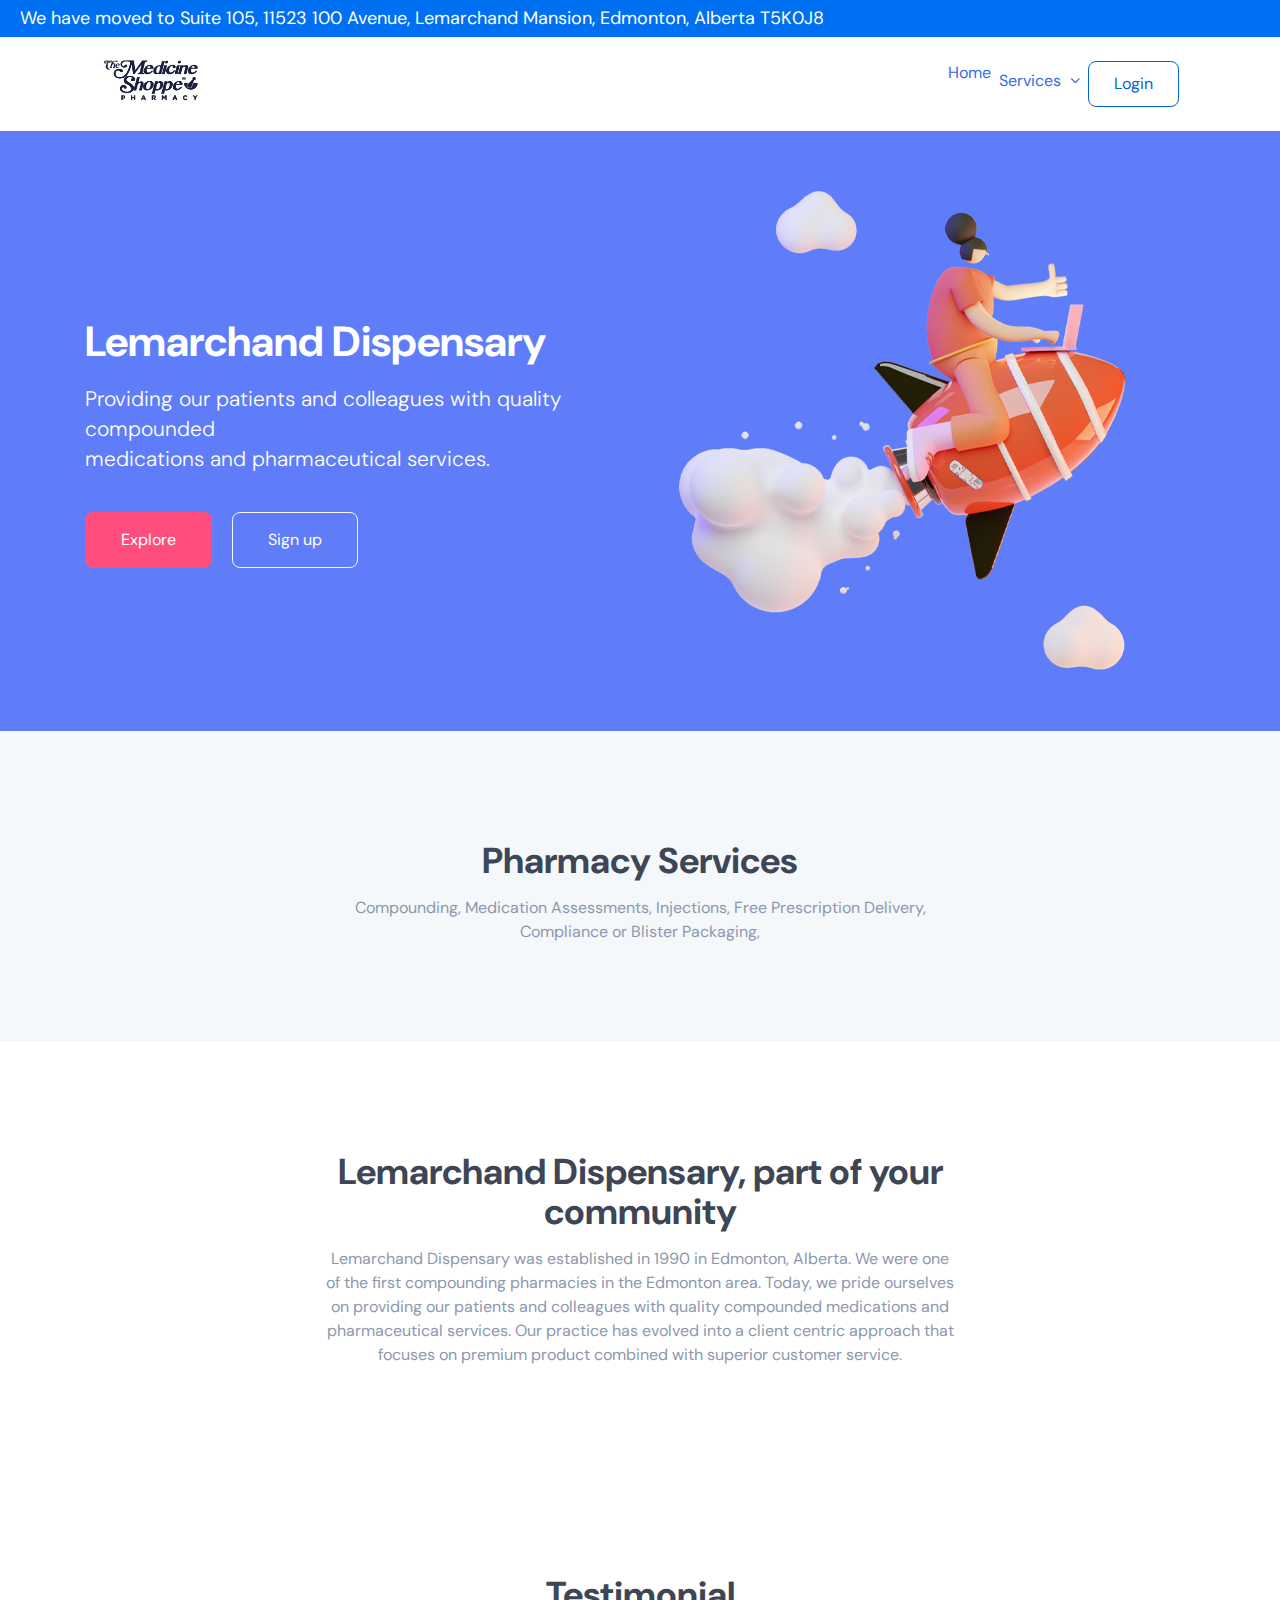
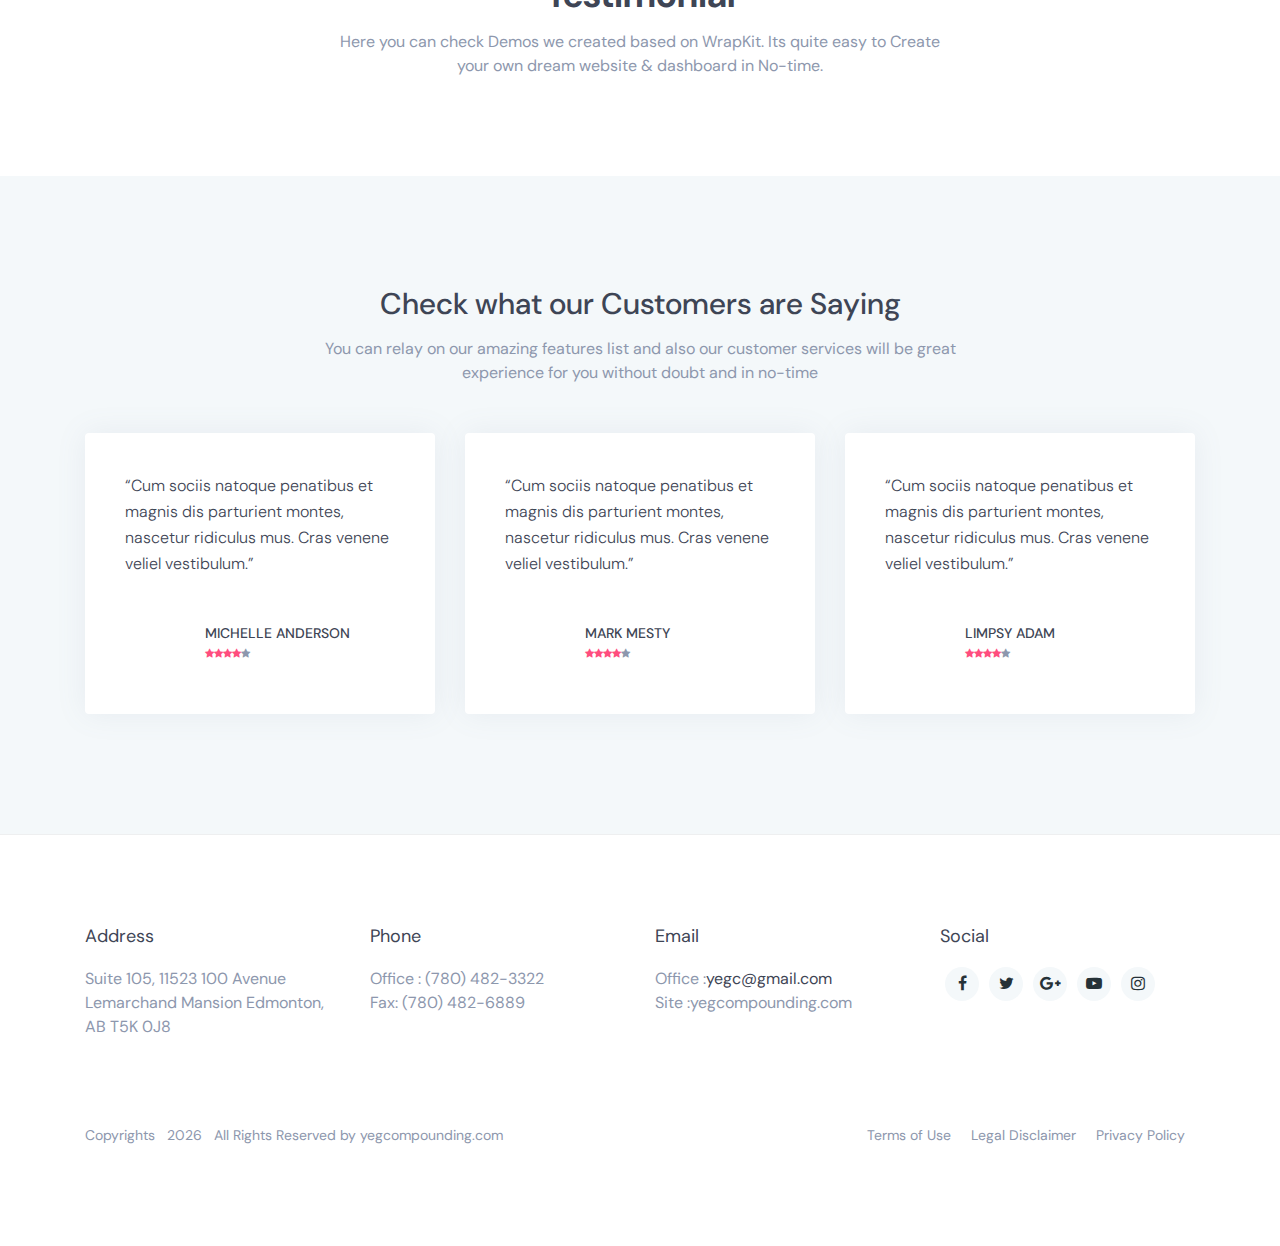
==== commit 847a7fa8: "the build" ====
--- a/index.html
+++ b/index.html
@@ -1 +1 @@
-<!DOCTYPE html><html><head><meta name="viewport" content="width=device-width"/><meta charSet="utf-8"/><title>Lemarchandi</title><meta name="description" content="Lemarchandi Dispensary"/><link rel="icon" href="/favicon.ico"/><meta name="next-head-count" content="5"/><link rel="preload" href="/_next/static/css/e3dab305abf03b2a426d.css" as="style"/><link rel="stylesheet" href="/_next/static/css/e3dab305abf03b2a426d.css" data-n-g=""/><noscript data-n-css=""></noscript><script defer="" nomodule="" src="/_next/static/chunks/polyfills-a40ef1678bae11e696dba45124eadd70.js"></script><script src="/_next/static/chunks/webpack-90a60b87fd0d5fc150f2.js" defer=""></script><script src="/_next/static/chunks/framework-2191d16384373197bc0a.js" defer=""></script><script src="/_next/static/chunks/main-45840bd6135e2c4a6d06.js" defer=""></script><script src="/_next/static/chunks/pages/_app-bfd92f2f2616ca156803.js" defer=""></script><script src="/_next/static/chunks/pages/index-4b442c4fa40ab891017c.js" defer=""></script><script src="/_next/static/SMfEVu2m8l2TGq_KdqRjP/_buildManifest.js" defer=""></script><script src="/_next/static/SMfEVu2m8l2TGq_KdqRjP/_ssgManifest.js" defer=""></script></head><body><div id="__next"><div id="main-wrapper"><div class="notify-header">We have moved to Suite 105, 11523 100 Avenue, Lemarchand Mansion, Edmonton, Alberta T5K0J8</div><div id="section"><div class="header1 po-relative"><div class="container"><nav class="navbar-expand-lg h3-nav navbar"><a href="/" class="navbar-brand"><div style="display:inline-block;max-width:100%;overflow:hidden;position:relative;box-sizing:border-box;margin:0"><div style="box-sizing:border-box;display:block;max-width:100%"><img style="max-width:100%;display:block;margin:0;border:none;padding:0" alt="" aria-hidden="true" src="[data-uri]"/></div><img alt="lemarchandi-dispensary" src="[data-uri]" decoding="async" data-nimg="intrinsic" class="logo-image" style="position:absolute;top:0;left:0;bottom:0;right:0;box-sizing:border-box;padding:0;border:none;margin:auto;display:block;width:0;height:0;min-width:100%;max-width:100%;min-height:100%;max-height:100%"/><noscript><img alt="lemarchandi-dispensary" srcSet="_next/static/image/assets/images/logos/logo.39a0166d6d1a35bfb3127f5093fbddd4.png?imwidth=128 1x, _next/static/image/assets/images/logos/logo.39a0166d6d1a35bfb3127f5093fbddd4.png?imwidth=256 2x" src="_next/static/image/assets/images/logos/logo.39a0166d6d1a35bfb3127f5093fbddd4.png?imwidth=256" decoding="async" data-nimg="intrinsic" style="position:absolute;top:0;left:0;bottom:0;right:0;box-sizing:border-box;padding:0;border:none;margin:auto;display:block;width:0;height:0;min-width:100%;max-width:100%;min-height:100%;max-height:100%" class="logo-image" loading="lazy"/></noscript></div></a><button aria-label="Toggle navigation" type="button" class="navbar-toggler"><span class="ti-menu"></span></button><div id="header1" class="collapse navbar-collapse"><ul class="ml-auto mt-2 mt-lg-0 navbar-nav"><li class="active nav-item"><a href="/" class="nav-link">Home</a></li><li class="dropdown nav-item"><a aria-haspopup="true" href="#" class="nav-link" aria-expanded="false">Services <i class="fa fa-angle-down m-l-5"></i></a><div tabindex="-1" role="menu" aria-hidden="true" class="b-none animated fadeInUp dropdown-menu"><button type="button" tabindex="0" role="menuitem" class="dropdown-item"><li class="nav-item"><a href="/compounding" class="nav-link">Compounding</a></li></button><button type="button" tabindex="0" role="menuitem" class="dropdown-item"><li class="nav-item"><a href="/services" class="nav-link">Services</a></li></button><div tabindex="-1" class="dropdown-divider"></div><button type="button" tabindex="0" role="menuitem" class="dropdown-item">Referals</button></div></li><li class="nav-item"><div class="btn btn-outline-info">Login</div></li></ul></div></nav></div></div></div><div class="page-wrapper"><div class="container-fluid"><div><div class="static-slider-head banner2"><div class="container"><div class="row"><div class="align-self-center col-md-6 col-lg-6"><h1 class="title">Lemarchand Dispensary</h1><h4 class="subtitle font-light">Providing our patients and colleagues with quality compounded<br/> medications and pharmaceutical services.</h4><div class="btn btn-danger m-r-20 btn-md m-t-30">Explore</div><a class="btn btn-md m-t-30  btn-outline-light " href="/signup">Sign up</a></div><div class="col-md-6 col-lg-6"><div style="display:inline-block;max-width:100%;overflow:hidden;position:relative;box-sizing:border-box;margin:0"><div style="box-sizing:border-box;display:block;max-width:100%"><img style="max-width:100%;display:block;margin:0;border:none;padding:0" alt="" aria-hidden="true" src="[data-uri]"/></div><img alt="hero banner" src="[data-uri]" decoding="async" data-nimg="intrinsic" style="position:absolute;top:0;left:0;bottom:0;right:0;box-sizing:border-box;padding:0;border:none;margin:auto;display:block;width:0;height:0;min-width:100%;max-width:100%;min-height:100%;max-height:100%"/><noscript><img alt="hero banner" srcSet="_next/static/image/assets/images/landingpage/banner-img.4218b42df8a6aef599a4f391f0559c7d.png?imwidth=640 1x, _next/static/image/assets/images/landingpage/banner-img.4218b42df8a6aef599a4f391f0559c7d.png?imwidth=1080 2x" src="_next/static/image/assets/images/landingpage/banner-img.4218b42df8a6aef599a4f391f0559c7d.png?imwidth=1080" decoding="async" data-nimg="intrinsic" style="position:absolute;top:0;left:0;bottom:0;right:0;box-sizing:border-box;padding:0;border:none;margin:auto;display:block;width:0;height:0;min-width:100%;max-width:100%;min-height:100%;max-height:100%" loading="lazy"/></noscript></div></div></div></div></div><div class="spacer bg-light"><div class="container"><div class="justify-content-center row"><div class="text-center col-md-7"><h1 class="title font-bold">Pharmacy Services</h1><h6 class="subtitle">Compounding, Medication Assessments, Injections, Free Prescription Delivery, Compliance or Blister Packaging,</h6></div></div></div></div><div class="spacer"><div class="container"><div class="justify-content-center row"><div class="text-center col-md-7"><h1 class="title font-bold">Lemarchand Dispensary, part of your community</h1><h6 class="subtitle">Lemarchand Dispensary was established in 1990 in Edmonton, Alberta. We were one of the first compounding pharmacies in the Edmonton area. Today, we pride ourselves on providing our patients and colleagues with quality compounded medications and pharmaceutical services. Our practice has evolved into a client centric approach that focuses on premium product combined with superior customer service.</h6></div></div></div></div><div><div class="spacer"><div class="container"><div class="justify-content-center row"><div class="text-center col-md-7"><h1 class="title font-bold">Testimonial</h1><h6 class="subtitle">Here you can check Demos we created based on WrapKit. Its quite easy to Create your own dream website &amp; dashboard in No-time.</h6></div></div></div></div><div class="testimonial3 spacer bg-light"><div class="container"><div class="justify-content-center row"><div class="text-center col-md-7"><h2 class="title">Check what our Customers are Saying</h2><h6 class="subtitle">You can relay on our amazing features list and also our customer services will be great experience for you without doubt and in no-time</h6></div></div><div class="testi3 m-t-40 justify-content-center row"><div class="col-md-6 col-lg-4"><div class="card-shadow card"><div class="card-body"><h6 class="font-light m-b-30">“Cum sociis natoque penatibus et magnis dis parturient montes, nascetur ridiculus mus. Cras venene veliel vestibulum.”</h6><div class="d-flex no-block align-items-center"><span class="thumb-img"><div style="display:inline-block;max-width:100%;overflow:hidden;position:relative;box-sizing:border-box;margin:0"><div style="box-sizing:border-box;display:block;max-width:100%"><img style="max-width:100%;display:block;margin:0;border:none;padding:0" alt="" aria-hidden="true" src="[data-uri]"/></div><img alt="wrapkit" src="[data-uri]" decoding="async" data-nimg="intrinsic" class="circle" style="position:absolute;top:0;left:0;bottom:0;right:0;box-sizing:border-box;padding:0;border:none;margin:auto;display:block;width:0;height:0;min-width:100%;max-width:100%;min-height:100%;max-height:100%"/><noscript><img alt="wrapkit" srcSet="_next/static/image/assets/images/testimonial/1.2e14a0676e3b5e73da6f05569ef7108e.jpg?imwidth=640 1x, _next/static/image/assets/images/testimonial/1.2e14a0676e3b5e73da6f05569ef7108e.jpg?imwidth=1200 2x" src="_next/static/image/assets/images/testimonial/1.2e14a0676e3b5e73da6f05569ef7108e.jpg?imwidth=1200" decoding="async" data-nimg="intrinsic" style="position:absolute;top:0;left:0;bottom:0;right:0;box-sizing:border-box;padding:0;border:none;margin:auto;display:block;width:0;height:0;min-width:100%;max-width:100%;min-height:100%;max-height:100%" class="circle" loading="lazy"/></noscript></div></span><div class="m-l-20"><h6 class="m-b-0 customer">Michelle Anderson</h6><div class="font-10"><a href="" class="text-danger"><i class="fa fa-star"></i></a><a href="" class="text-danger"><i class="fa fa-star"></i></a><a href="" class="text-danger"><i class="fa fa-star"></i></a><a href="" class="text-danger"><i class="fa fa-star"></i></a><a href="" class="text-muted"><i class="fa fa-star"></i></a></div></div></div></div></div></div><div class="col-md-6 col-lg-4"><div class="card-shadow card"><div class="card-body"><h6 class="font-light m-b-30">“Cum sociis natoque penatibus et magnis dis parturient montes, nascetur ridiculus mus. Cras venene veliel vestibulum.”</h6><div class="d-flex no-block align-items-center"><span class="thumb-img"><div style="display:inline-block;max-width:100%;overflow:hidden;position:relative;box-sizing:border-box;margin:0"><div style="box-sizing:border-box;display:block;max-width:100%"><img style="max-width:100%;display:block;margin:0;border:none;padding:0" alt="" aria-hidden="true" src="[data-uri]"/></div><img alt="wrapkit" src="[data-uri]" decoding="async" data-nimg="intrinsic" class="circle" style="position:absolute;top:0;left:0;bottom:0;right:0;box-sizing:border-box;padding:0;border:none;margin:auto;display:block;width:0;height:0;min-width:100%;max-width:100%;min-height:100%;max-height:100%"/><noscript><img alt="wrapkit" srcSet="_next/static/image/assets/images/testimonial/2.128dd6c1580e0c9d2212a1f1fef11453.jpg?imwidth=640 1x, _next/static/image/assets/images/testimonial/2.128dd6c1580e0c9d2212a1f1fef11453.jpg?imwidth=1200 2x" src="_next/static/image/assets/images/testimonial/2.128dd6c1580e0c9d2212a1f1fef11453.jpg?imwidth=1200" decoding="async" data-nimg="intrinsic" style="position:absolute;top:0;left:0;bottom:0;right:0;box-sizing:border-box;padding:0;border:none;margin:auto;display:block;width:0;height:0;min-width:100%;max-width:100%;min-height:100%;max-height:100%" class="circle" loading="lazy"/></noscript></div></span><div class="m-l-20"><h6 class="m-b-0 customer">Mark mesty</h6><div class="font-10"><a href="" class="text-danger"><i class="fa fa-star"></i></a><a href="" class="text-danger"><i class="fa fa-star"></i></a><a href="" class="text-danger"><i class="fa fa-star"></i></a><a href="" class="text-danger"><i class="fa fa-star"></i></a><a href="" class="text-muted"><i class="fa fa-star"></i></a></div></div></div></div></div></div><div class="col-md-6 col-lg-4"><div class="card-shadow card"><div class="card-body"><h6 class="font-light m-b-30">“Cum sociis natoque penatibus et magnis dis parturient montes, nascetur ridiculus mus. Cras venene veliel vestibulum.”</h6><div class="d-flex no-block align-items-center"><span class="thumb-img"><div style="display:inline-block;max-width:100%;overflow:hidden;position:relative;box-sizing:border-box;margin:0"><div style="box-sizing:border-box;display:block;max-width:100%"><img style="max-width:100%;display:block;margin:0;border:none;padding:0" alt="" aria-hidden="true" src="[data-uri]"/></div><img alt="wrapkit" src="[data-uri]" decoding="async" data-nimg="intrinsic" class="circle" style="position:absolute;top:0;left:0;bottom:0;right:0;box-sizing:border-box;padding:0;border:none;margin:auto;display:block;width:0;height:0;min-width:100%;max-width:100%;min-height:100%;max-height:100%"/><noscript><img alt="wrapkit" srcSet="_next/static/image/assets/images/testimonial/3.58e07d7012f0ad038da183b73c9a77bf.jpg?imwidth=640 1x, _next/static/image/assets/images/testimonial/3.58e07d7012f0ad038da183b73c9a77bf.jpg?imwidth=1200 2x" src="_next/static/image/assets/images/testimonial/3.58e07d7012f0ad038da183b73c9a77bf.jpg?imwidth=1200" decoding="async" data-nimg="intrinsic" style="position:absolute;top:0;left:0;bottom:0;right:0;box-sizing:border-box;padding:0;border:none;margin:auto;display:block;width:0;height:0;min-width:100%;max-width:100%;min-height:100%;max-height:100%" class="circle" loading="lazy"/></noscript></div></span><div class="m-l-20"><h6 class="m-b-0 customer">Limpsy adam</h6><div class="font-10"><a href="" class="text-danger"><i class="fa fa-star"></i></a><a href="" class="text-danger"><i class="fa fa-star"></i></a><a href="" class="text-danger"><i class="fa fa-star"></i></a><a href="" class="text-danger"><i class="fa fa-star"></i></a><a href="" class="text-muted"><i class="fa fa-star"></i></a></div></div></div></div></div></div></div></div></div></div></div></div></div><div class="footer4 b-t spacer"><div class="container"><div class="row"><div class="m-b-30 col-md-6 col-lg-3"><h5 class="m-b-20">Address</h5><p>Suite 105, 11523 100 Avenue Lemarchand Mansion Edmonton, AB T5K 0J8</p></div><div class="m-b-30 col-md-6 col-lg-3"><h5 class="m-b-20">Phone</h5><p>Office :  (780) 482-3322<br/>Fax: (780) 482-6889</p></div><div class="m-b-30 col-md-6 col-lg-3"><h5 class="m-b-20">Email</h5><p>Office :<a class="link" href="mailto:lemarchanddisp@gmail.com">yegc@gmail.com</a><br/>Site :<span class="link">yegcompounding.com</span></p></div><div class="col-md-6 col-lg-3"><h5 class="m-b-20">Social</h5><div class="round-social light"><a class="link" href="/#"><i class="fa fa-facebook"></i></a><a class="link" href="/#"><i class="fa fa-twitter"></i></a><a class="link" href="/#"><i class="fa fa-google-plus"></i></a><a class="link" href="/#"><i class="fa fa-youtube-play"></i></a><a class="link" href="/#"><i class="fa fa-instagram"></i></a></div></div></div><div class="f4-bottom-bar"><div class="row"><div class="col-md-12"><div class="d-flex font-14"><div class="m-t-10 m-b-10 copyright">Copyrights   <!-- -->2022<!-- -->   All Rights Reserved by<!-- --> <a class="link" href="https://yegcompounding.com/">yegcompounding.com</a></div><div class="links ml-auto m-t-10 m-b-10"><a class="p-10 p-l-0" href="/#">Terms of Use</a><a class="p-10" href="/#">Legal Disclaimer</a><a class="p-10" href="/#">Privacy Policy</a></div></div></div></div></div></div></div></div></div><script id="__NEXT_DATA__" type="application/json">{"props":{"pageProps":{}},"page":"/","query":{},"buildId":"SMfEVu2m8l2TGq_KdqRjP","nextExport":true,"autoExport":true,"isFallback":false,"scriptLoader":[]}</script></body></html>+<!DOCTYPE html><html><head><meta name="viewport" content="width=device-width"/><meta charSet="utf-8"/><title>Lemarchandi</title><meta name="description" content="Lemarchandi Dispensary"/><link rel="icon" href="/favicon.ico"/><meta name="next-head-count" content="5"/><link rel="preload" href="/_next/static/css/e3dab305abf03b2a426d.css" as="style"/><link rel="stylesheet" href="/_next/static/css/e3dab305abf03b2a426d.css" data-n-g=""/><noscript data-n-css=""></noscript><script defer="" nomodule="" src="/_next/static/chunks/polyfills-a40ef1678bae11e696dba45124eadd70.js"></script><script src="/_next/static/chunks/webpack-90a60b87fd0d5fc150f2.js" defer=""></script><script src="/_next/static/chunks/framework-2191d16384373197bc0a.js" defer=""></script><script src="/_next/static/chunks/main-45840bd6135e2c4a6d06.js" defer=""></script><script src="/_next/static/chunks/pages/_app-691101b2ae7566400038.js" defer=""></script><script src="/_next/static/chunks/pages/index-4b442c4fa40ab891017c.js" defer=""></script><script src="/_next/static/WuEzOGwMJYtNgyFfZX5Gd/_buildManifest.js" defer=""></script><script src="/_next/static/WuEzOGwMJYtNgyFfZX5Gd/_ssgManifest.js" defer=""></script></head><body><div id="__next"><div id="main-wrapper"><div class="notify-header">We have moved to Suite 105, 11523 100 Avenue, Lemarchand Mansion, Edmonton, Alberta T5K0J8</div><div id="section"><div class="header1 po-relative"><div class="container"><nav class="navbar-expand-lg h3-nav navbar"><a href="/" class="navbar-brand"><div style="display:inline-block;max-width:100%;overflow:hidden;position:relative;box-sizing:border-box;margin:0"><div style="box-sizing:border-box;display:block;max-width:100%"><img style="max-width:100%;display:block;margin:0;border:none;padding:0" alt="" aria-hidden="true" src="[data-uri]"/></div><img alt="lemarchandi-dispensary" src="[data-uri]" decoding="async" data-nimg="intrinsic" class="logo-image" style="position:absolute;top:0;left:0;bottom:0;right:0;box-sizing:border-box;padding:0;border:none;margin:auto;display:block;width:0;height:0;min-width:100%;max-width:100%;min-height:100%;max-height:100%"/><noscript><img alt="lemarchandi-dispensary" srcSet="_next/static/image/assets/images/logos/logo.39a0166d6d1a35bfb3127f5093fbddd4.png?imwidth=128 1x, _next/static/image/assets/images/logos/logo.39a0166d6d1a35bfb3127f5093fbddd4.png?imwidth=256 2x" src="_next/static/image/assets/images/logos/logo.39a0166d6d1a35bfb3127f5093fbddd4.png?imwidth=256" decoding="async" data-nimg="intrinsic" style="position:absolute;top:0;left:0;bottom:0;right:0;box-sizing:border-box;padding:0;border:none;margin:auto;display:block;width:0;height:0;min-width:100%;max-width:100%;min-height:100%;max-height:100%" class="logo-image" loading="lazy"/></noscript></div></a><button aria-label="Toggle navigation" type="button" class="navbar-toggler"><span class="ti-menu"></span></button><div id="header1" class="collapse navbar-collapse"><ul class="ml-auto mt-2 mt-lg-0 navbar-nav"><li class="active nav-item"><a href="/">Home</a></li><li class="dropdown nav-item"><a aria-haspopup="true" href="#" class="nav-link" aria-expanded="false">Services <i class="fa fa-angle-down m-l-5"></i></a><div tabindex="-1" role="menu" aria-hidden="true" class="b-none animated fadeInUp dropdown-menu"><button type="button" tabindex="0" role="menuitem" class="dropdown-item"><li class="nav-item"><a href="/compounding">Compounding</a></li></button><button type="button" tabindex="0" role="menuitem" class="dropdown-item"><li class="nav-item"><a href="/services">Services</a></li></button><div tabindex="-1" class="dropdown-divider"></div><button type="button" tabindex="0" role="menuitem" class="dropdown-item">Referals</button></div></li><li class="nav-item"><div class="btn btn-outline-info">Login</div></li></ul></div></nav></div></div></div><div class="page-wrapper"><div class="container-fluid"><div><div class="static-slider-head banner2"><div class="container"><div class="row"><div class="align-self-center col-md-6 col-lg-6"><h1 class="title">Lemarchand Dispensary</h1><h4 class="subtitle font-light">Providing our patients and colleagues with quality compounded<br/> medications and pharmaceutical services.</h4><div class="btn btn-danger m-r-20 btn-md m-t-30">Explore</div><a class="btn btn-md m-t-30  btn-outline-light " href="/signup">Sign up</a></div><div class="col-md-6 col-lg-6"><div style="display:inline-block;max-width:100%;overflow:hidden;position:relative;box-sizing:border-box;margin:0"><div style="box-sizing:border-box;display:block;max-width:100%"><img style="max-width:100%;display:block;margin:0;border:none;padding:0" alt="" aria-hidden="true" src="[data-uri]"/></div><img alt="hero banner" src="[data-uri]" decoding="async" data-nimg="intrinsic" style="position:absolute;top:0;left:0;bottom:0;right:0;box-sizing:border-box;padding:0;border:none;margin:auto;display:block;width:0;height:0;min-width:100%;max-width:100%;min-height:100%;max-height:100%"/><noscript><img alt="hero banner" srcSet="_next/static/image/assets/images/landingpage/banner-img.4218b42df8a6aef599a4f391f0559c7d.png?imwidth=640 1x, _next/static/image/assets/images/landingpage/banner-img.4218b42df8a6aef599a4f391f0559c7d.png?imwidth=1080 2x" src="_next/static/image/assets/images/landingpage/banner-img.4218b42df8a6aef599a4f391f0559c7d.png?imwidth=1080" decoding="async" data-nimg="intrinsic" style="position:absolute;top:0;left:0;bottom:0;right:0;box-sizing:border-box;padding:0;border:none;margin:auto;display:block;width:0;height:0;min-width:100%;max-width:100%;min-height:100%;max-height:100%" loading="lazy"/></noscript></div></div></div></div></div><div class="spacer bg-light"><div class="container"><div class="justify-content-center row"><div class="text-center col-md-7"><h1 class="title font-bold">Pharmacy Services</h1><h6 class="subtitle">Compounding, Medication Assessments, Injections, Free Prescription Delivery, Compliance or Blister Packaging,</h6></div></div></div></div><div class="spacer"><div class="container"><div class="justify-content-center row"><div class="text-center col-md-7"><h1 class="title font-bold">Lemarchand Dispensary, part of your community</h1><h6 class="subtitle">Lemarchand Dispensary was established in 1990 in Edmonton, Alberta. We were one of the first compounding pharmacies in the Edmonton area. Today, we pride ourselves on providing our patients and colleagues with quality compounded medications and pharmaceutical services. Our practice has evolved into a client centric approach that focuses on premium product combined with superior customer service.</h6></div></div></div></div><div><div class="spacer"><div class="container"><div class="justify-content-center row"><div class="text-center col-md-7"><h1 class="title font-bold">Testimonial</h1><h6 class="subtitle">Here you can check Demos we created based on WrapKit. Its quite easy to Create your own dream website &amp; dashboard in No-time.</h6></div></div></div></div><div class="testimonial3 spacer bg-light"><div class="container"><div class="justify-content-center row"><div class="text-center col-md-7"><h2 class="title">Check what our Customers are Saying</h2><h6 class="subtitle">You can relay on our amazing features list and also our customer services will be great experience for you without doubt and in no-time</h6></div></div><div class="testi3 m-t-40 justify-content-center row"><div class="col-md-6 col-lg-4"><div class="card-shadow card"><div class="card-body"><h6 class="font-light m-b-30">“Cum sociis natoque penatibus et magnis dis parturient montes, nascetur ridiculus mus. Cras venene veliel vestibulum.”</h6><div class="d-flex no-block align-items-center"><span class="thumb-img"><div style="display:inline-block;max-width:100%;overflow:hidden;position:relative;box-sizing:border-box;margin:0"><div style="box-sizing:border-box;display:block;max-width:100%"><img style="max-width:100%;display:block;margin:0;border:none;padding:0" alt="" aria-hidden="true" src="[data-uri]"/></div><img alt="wrapkit" src="[data-uri]" decoding="async" data-nimg="intrinsic" class="circle" style="position:absolute;top:0;left:0;bottom:0;right:0;box-sizing:border-box;padding:0;border:none;margin:auto;display:block;width:0;height:0;min-width:100%;max-width:100%;min-height:100%;max-height:100%"/><noscript><img alt="wrapkit" srcSet="_next/static/image/assets/images/testimonial/1.2e14a0676e3b5e73da6f05569ef7108e.jpg?imwidth=640 1x, _next/static/image/assets/images/testimonial/1.2e14a0676e3b5e73da6f05569ef7108e.jpg?imwidth=1200 2x" src="_next/static/image/assets/images/testimonial/1.2e14a0676e3b5e73da6f05569ef7108e.jpg?imwidth=1200" decoding="async" data-nimg="intrinsic" style="position:absolute;top:0;left:0;bottom:0;right:0;box-sizing:border-box;padding:0;border:none;margin:auto;display:block;width:0;height:0;min-width:100%;max-width:100%;min-height:100%;max-height:100%" class="circle" loading="lazy"/></noscript></div></span><div class="m-l-20"><h6 class="m-b-0 customer">Michelle Anderson</h6><div class="font-10"><a href="" class="text-danger"><i class="fa fa-star"></i></a><a href="" class="text-danger"><i class="fa fa-star"></i></a><a href="" class="text-danger"><i class="fa fa-star"></i></a><a href="" class="text-danger"><i class="fa fa-star"></i></a><a href="" class="text-muted"><i class="fa fa-star"></i></a></div></div></div></div></div></div><div class="col-md-6 col-lg-4"><div class="card-shadow card"><div class="card-body"><h6 class="font-light m-b-30">“Cum sociis natoque penatibus et magnis dis parturient montes, nascetur ridiculus mus. Cras venene veliel vestibulum.”</h6><div class="d-flex no-block align-items-center"><span class="thumb-img"><div style="display:inline-block;max-width:100%;overflow:hidden;position:relative;box-sizing:border-box;margin:0"><div style="box-sizing:border-box;display:block;max-width:100%"><img style="max-width:100%;display:block;margin:0;border:none;padding:0" alt="" aria-hidden="true" src="[data-uri]"/></div><img alt="wrapkit" src="[data-uri]" decoding="async" data-nimg="intrinsic" class="circle" style="position:absolute;top:0;left:0;bottom:0;right:0;box-sizing:border-box;padding:0;border:none;margin:auto;display:block;width:0;height:0;min-width:100%;max-width:100%;min-height:100%;max-height:100%"/><noscript><img alt="wrapkit" srcSet="_next/static/image/assets/images/testimonial/2.128dd6c1580e0c9d2212a1f1fef11453.jpg?imwidth=640 1x, _next/static/image/assets/images/testimonial/2.128dd6c1580e0c9d2212a1f1fef11453.jpg?imwidth=1200 2x" src="_next/static/image/assets/images/testimonial/2.128dd6c1580e0c9d2212a1f1fef11453.jpg?imwidth=1200" decoding="async" data-nimg="intrinsic" style="position:absolute;top:0;left:0;bottom:0;right:0;box-sizing:border-box;padding:0;border:none;margin:auto;display:block;width:0;height:0;min-width:100%;max-width:100%;min-height:100%;max-height:100%" class="circle" loading="lazy"/></noscript></div></span><div class="m-l-20"><h6 class="m-b-0 customer">Mark mesty</h6><div class="font-10"><a href="" class="text-danger"><i class="fa fa-star"></i></a><a href="" class="text-danger"><i class="fa fa-star"></i></a><a href="" class="text-danger"><i class="fa fa-star"></i></a><a href="" class="text-danger"><i class="fa fa-star"></i></a><a href="" class="text-muted"><i class="fa fa-star"></i></a></div></div></div></div></div></div><div class="col-md-6 col-lg-4"><div class="card-shadow card"><div class="card-body"><h6 class="font-light m-b-30">“Cum sociis natoque penatibus et magnis dis parturient montes, nascetur ridiculus mus. Cras venene veliel vestibulum.”</h6><div class="d-flex no-block align-items-center"><span class="thumb-img"><div style="display:inline-block;max-width:100%;overflow:hidden;position:relative;box-sizing:border-box;margin:0"><div style="box-sizing:border-box;display:block;max-width:100%"><img style="max-width:100%;display:block;margin:0;border:none;padding:0" alt="" aria-hidden="true" src="[data-uri]"/></div><img alt="wrapkit" src="[data-uri]" decoding="async" data-nimg="intrinsic" class="circle" style="position:absolute;top:0;left:0;bottom:0;right:0;box-sizing:border-box;padding:0;border:none;margin:auto;display:block;width:0;height:0;min-width:100%;max-width:100%;min-height:100%;max-height:100%"/><noscript><img alt="wrapkit" srcSet="_next/static/image/assets/images/testimonial/3.58e07d7012f0ad038da183b73c9a77bf.jpg?imwidth=640 1x, _next/static/image/assets/images/testimonial/3.58e07d7012f0ad038da183b73c9a77bf.jpg?imwidth=1200 2x" src="_next/static/image/assets/images/testimonial/3.58e07d7012f0ad038da183b73c9a77bf.jpg?imwidth=1200" decoding="async" data-nimg="intrinsic" style="position:absolute;top:0;left:0;bottom:0;right:0;box-sizing:border-box;padding:0;border:none;margin:auto;display:block;width:0;height:0;min-width:100%;max-width:100%;min-height:100%;max-height:100%" class="circle" loading="lazy"/></noscript></div></span><div class="m-l-20"><h6 class="m-b-0 customer">Limpsy adam</h6><div class="font-10"><a href="" class="text-danger"><i class="fa fa-star"></i></a><a href="" class="text-danger"><i class="fa fa-star"></i></a><a href="" class="text-danger"><i class="fa fa-star"></i></a><a href="" class="text-danger"><i class="fa fa-star"></i></a><a href="" class="text-muted"><i class="fa fa-star"></i></a></div></div></div></div></div></div></div></div></div></div></div></div></div><div class="footer4 b-t spacer"><div class="container"><div class="row"><div class="m-b-30 col-md-6 col-lg-3"><h5 class="m-b-20">Address</h5><p>Suite 105, 11523 100 Avenue Lemarchand Mansion Edmonton, AB T5K 0J8</p></div><div class="m-b-30 col-md-6 col-lg-3"><h5 class="m-b-20">Phone</h5><p>Office :  (780) 482-3322<br/>Fax: (780) 482-6889</p></div><div class="m-b-30 col-md-6 col-lg-3"><h5 class="m-b-20">Email</h5><p>Office :<a class="link" href="mailto:lemarchanddisp@gmail.com">yegc@gmail.com</a><br/>Site :<span class="link">yegcompounding.com</span></p></div><div class="col-md-6 col-lg-3"><h5 class="m-b-20">Social</h5><div class="round-social light"><a class="link" href="/#"><i class="fa fa-facebook"></i></a><a class="link" href="/#"><i class="fa fa-twitter"></i></a><a class="link" href="/#"><i class="fa fa-google-plus"></i></a><a class="link" href="/#"><i class="fa fa-youtube-play"></i></a><a class="link" href="/#"><i class="fa fa-instagram"></i></a></div></div></div><div class="f4-bottom-bar"><div class="row"><div class="col-md-12"><div class="d-flex font-14"><div class="m-t-10 m-b-10 copyright">Copyrights   <!-- -->2022<!-- -->   All Rights Reserved by<!-- --> <a class="link" href="https://yegcompounding.com/">yegcompounding.com</a></div><div class="links ml-auto m-t-10 m-b-10"><a class="p-10 p-l-0" href="/#">Terms of Use</a><a class="p-10" href="/#">Legal Disclaimer</a><a class="p-10" href="/#">Privacy Policy</a></div></div></div></div></div></div></div></div></div><script id="__NEXT_DATA__" type="application/json">{"props":{"pageProps":{}},"page":"/","query":{},"buildId":"WuEzOGwMJYtNgyFfZX5Gd","nextExport":true,"autoExport":true,"isFallback":false,"scriptLoader":[]}</script></body></html>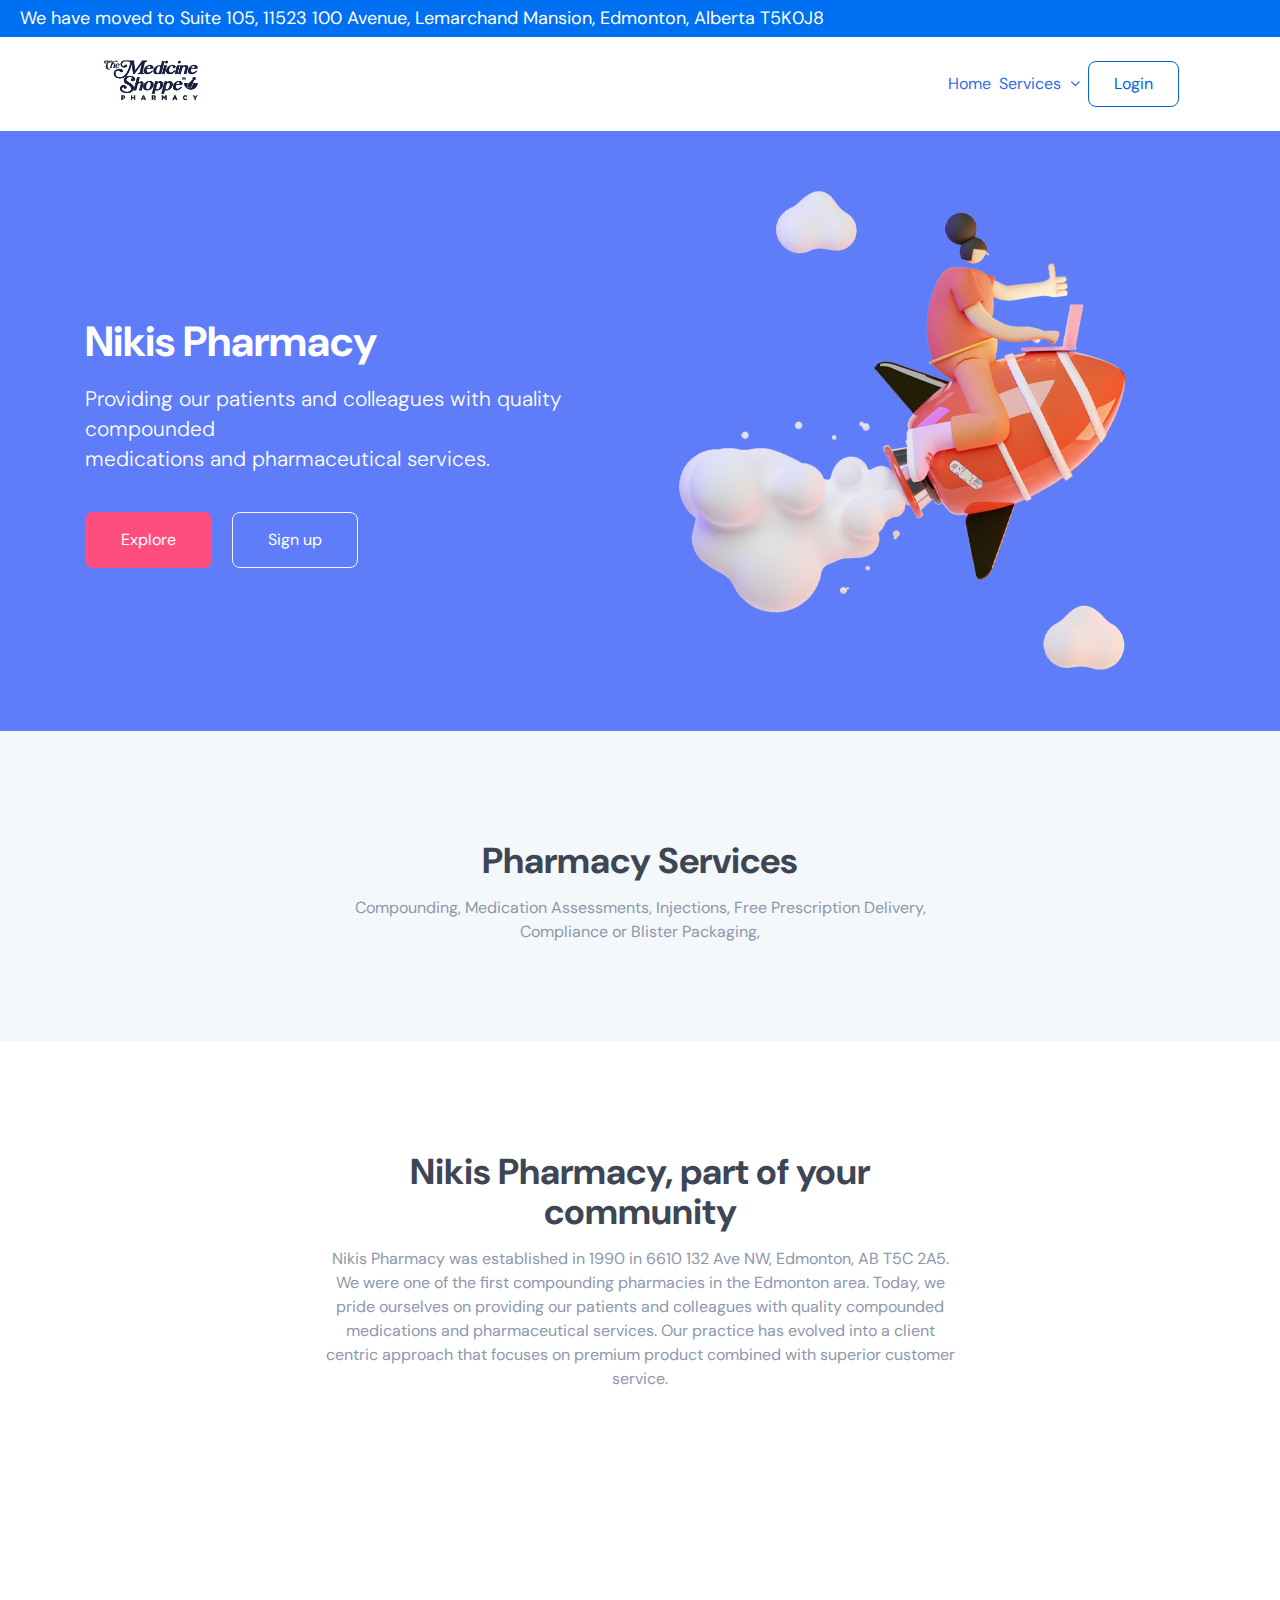
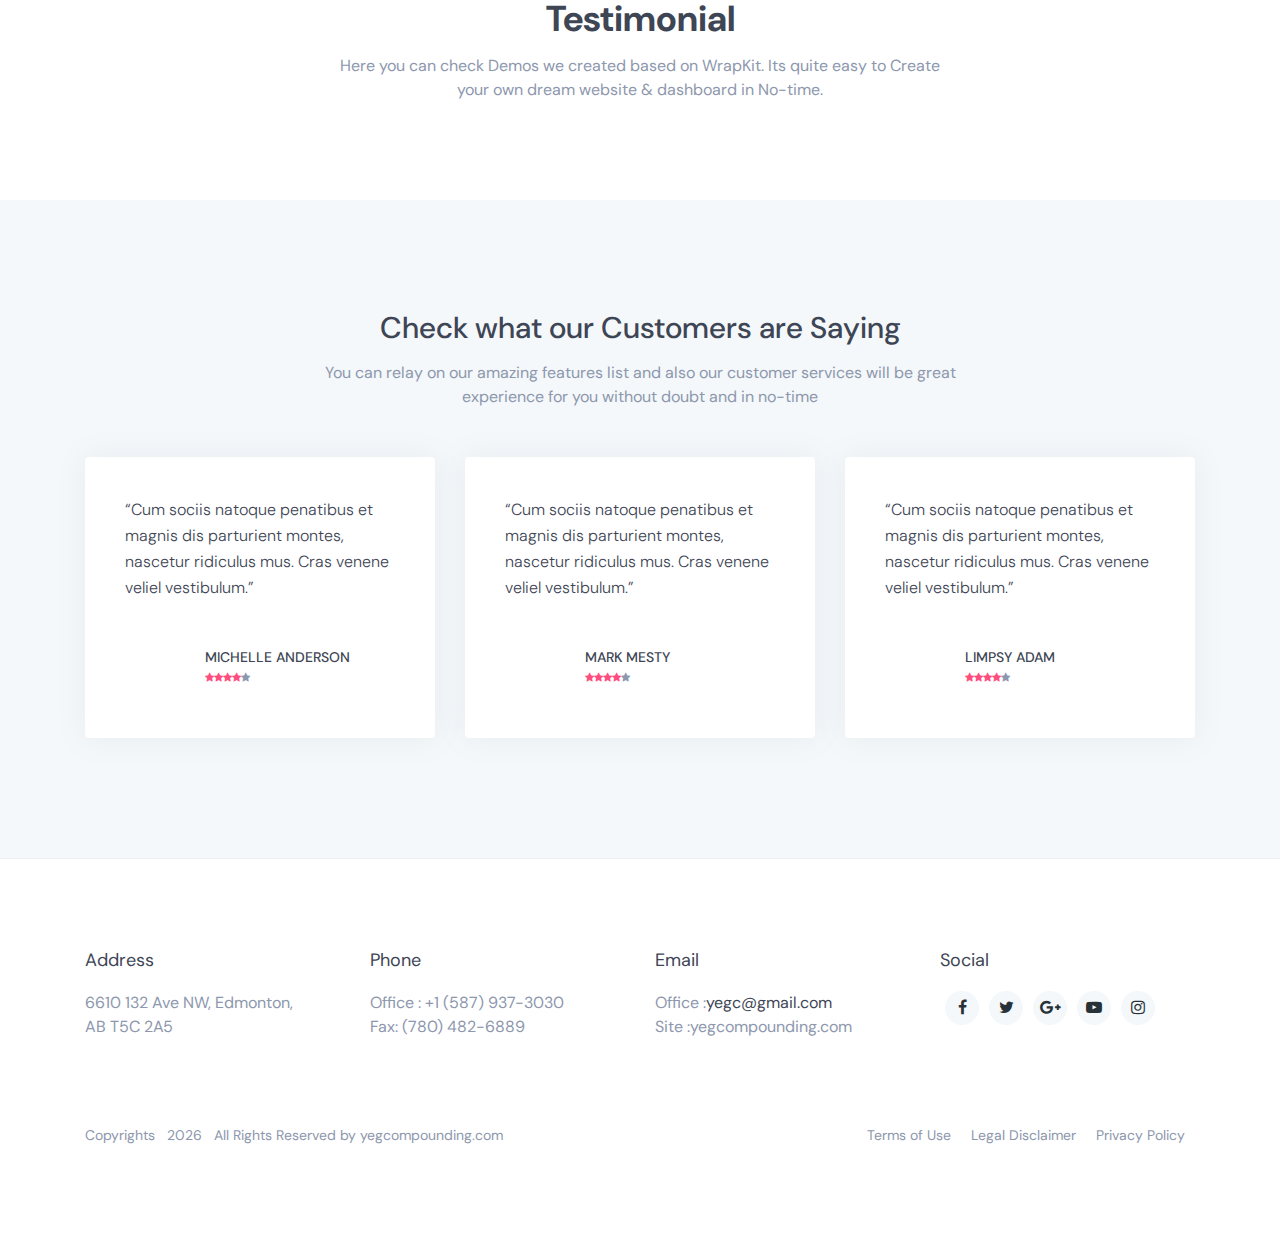
==== commit 87fcfc2f: "the new build" ====
--- a/index.html
+++ b/index.html
@@ -1 +1 @@
-<!DOCTYPE html><html><head><meta name="viewport" content="width=device-width"/><meta charSet="utf-8"/><title>Lemarchandi</title><meta name="description" content="Lemarchandi Dispensary"/><link rel="icon" href="/favicon.ico"/><meta name="next-head-count" content="5"/><link rel="preload" href="/_next/static/css/e3dab305abf03b2a426d.css" as="style"/><link rel="stylesheet" href="/_next/static/css/e3dab305abf03b2a426d.css" data-n-g=""/><noscript data-n-css=""></noscript><script defer="" nomodule="" src="/_next/static/chunks/polyfills-a40ef1678bae11e696dba45124eadd70.js"></script><script src="/_next/static/chunks/webpack-90a60b87fd0d5fc150f2.js" defer=""></script><script src="/_next/static/chunks/framework-2191d16384373197bc0a.js" defer=""></script><script src="/_next/static/chunks/main-45840bd6135e2c4a6d06.js" defer=""></script><script src="/_next/static/chunks/pages/_app-691101b2ae7566400038.js" defer=""></script><script src="/_next/static/chunks/pages/index-4b442c4fa40ab891017c.js" defer=""></script><script src="/_next/static/WuEzOGwMJYtNgyFfZX5Gd/_buildManifest.js" defer=""></script><script src="/_next/static/WuEzOGwMJYtNgyFfZX5Gd/_ssgManifest.js" defer=""></script></head><body><div id="__next"><div id="main-wrapper"><div class="notify-header">We have moved to Suite 105, 11523 100 Avenue, Lemarchand Mansion, Edmonton, Alberta T5K0J8</div><div id="section"><div class="header1 po-relative"><div class="container"><nav class="navbar-expand-lg h3-nav navbar"><a href="/" class="navbar-brand"><div style="display:inline-block;max-width:100%;overflow:hidden;position:relative;box-sizing:border-box;margin:0"><div style="box-sizing:border-box;display:block;max-width:100%"><img style="max-width:100%;display:block;margin:0;border:none;padding:0" alt="" aria-hidden="true" src="[data-uri]"/></div><img alt="lemarchandi-dispensary" src="[data-uri]" decoding="async" data-nimg="intrinsic" class="logo-image" style="position:absolute;top:0;left:0;bottom:0;right:0;box-sizing:border-box;padding:0;border:none;margin:auto;display:block;width:0;height:0;min-width:100%;max-width:100%;min-height:100%;max-height:100%"/><noscript><img alt="lemarchandi-dispensary" srcSet="_next/static/image/assets/images/logos/logo.39a0166d6d1a35bfb3127f5093fbddd4.png?imwidth=128 1x, _next/static/image/assets/images/logos/logo.39a0166d6d1a35bfb3127f5093fbddd4.png?imwidth=256 2x" src="_next/static/image/assets/images/logos/logo.39a0166d6d1a35bfb3127f5093fbddd4.png?imwidth=256" decoding="async" data-nimg="intrinsic" style="position:absolute;top:0;left:0;bottom:0;right:0;box-sizing:border-box;padding:0;border:none;margin:auto;display:block;width:0;height:0;min-width:100%;max-width:100%;min-height:100%;max-height:100%" class="logo-image" loading="lazy"/></noscript></div></a><button aria-label="Toggle navigation" type="button" class="navbar-toggler"><span class="ti-menu"></span></button><div id="header1" class="collapse navbar-collapse"><ul class="ml-auto mt-2 mt-lg-0 navbar-nav"><li class="active nav-item"><a href="/">Home</a></li><li class="dropdown nav-item"><a aria-haspopup="true" href="#" class="nav-link" aria-expanded="false">Services <i class="fa fa-angle-down m-l-5"></i></a><div tabindex="-1" role="menu" aria-hidden="true" class="b-none animated fadeInUp dropdown-menu"><button type="button" tabindex="0" role="menuitem" class="dropdown-item"><li class="nav-item"><a href="/compounding">Compounding</a></li></button><button type="button" tabindex="0" role="menuitem" class="dropdown-item"><li class="nav-item"><a href="/services">Services</a></li></button><div tabindex="-1" class="dropdown-divider"></div><button type="button" tabindex="0" role="menuitem" class="dropdown-item">Referals</button></div></li><li class="nav-item"><div class="btn btn-outline-info">Login</div></li></ul></div></nav></div></div></div><div class="page-wrapper"><div class="container-fluid"><div><div class="static-slider-head banner2"><div class="container"><div class="row"><div class="align-self-center col-md-6 col-lg-6"><h1 class="title">Lemarchand Dispensary</h1><h4 class="subtitle font-light">Providing our patients and colleagues with quality compounded<br/> medications and pharmaceutical services.</h4><div class="btn btn-danger m-r-20 btn-md m-t-30">Explore</div><a class="btn btn-md m-t-30  btn-outline-light " href="/signup">Sign up</a></div><div class="col-md-6 col-lg-6"><div style="display:inline-block;max-width:100%;overflow:hidden;position:relative;box-sizing:border-box;margin:0"><div style="box-sizing:border-box;display:block;max-width:100%"><img style="max-width:100%;display:block;margin:0;border:none;padding:0" alt="" aria-hidden="true" src="[data-uri]"/></div><img alt="hero banner" src="[data-uri]" decoding="async" data-nimg="intrinsic" style="position:absolute;top:0;left:0;bottom:0;right:0;box-sizing:border-box;padding:0;border:none;margin:auto;display:block;width:0;height:0;min-width:100%;max-width:100%;min-height:100%;max-height:100%"/><noscript><img alt="hero banner" srcSet="_next/static/image/assets/images/landingpage/banner-img.4218b42df8a6aef599a4f391f0559c7d.png?imwidth=640 1x, _next/static/image/assets/images/landingpage/banner-img.4218b42df8a6aef599a4f391f0559c7d.png?imwidth=1080 2x" src="_next/static/image/assets/images/landingpage/banner-img.4218b42df8a6aef599a4f391f0559c7d.png?imwidth=1080" decoding="async" data-nimg="intrinsic" style="position:absolute;top:0;left:0;bottom:0;right:0;box-sizing:border-box;padding:0;border:none;margin:auto;display:block;width:0;height:0;min-width:100%;max-width:100%;min-height:100%;max-height:100%" loading="lazy"/></noscript></div></div></div></div></div><div class="spacer bg-light"><div class="container"><div class="justify-content-center row"><div class="text-center col-md-7"><h1 class="title font-bold">Pharmacy Services</h1><h6 class="subtitle">Compounding, Medication Assessments, Injections, Free Prescription Delivery, Compliance or Blister Packaging,</h6></div></div></div></div><div class="spacer"><div class="container"><div class="justify-content-center row"><div class="text-center col-md-7"><h1 class="title font-bold">Lemarchand Dispensary, part of your community</h1><h6 class="subtitle">Lemarchand Dispensary was established in 1990 in Edmonton, Alberta. We were one of the first compounding pharmacies in the Edmonton area. Today, we pride ourselves on providing our patients and colleagues with quality compounded medications and pharmaceutical services. Our practice has evolved into a client centric approach that focuses on premium product combined with superior customer service.</h6></div></div></div></div><div><div class="spacer"><div class="container"><div class="justify-content-center row"><div class="text-center col-md-7"><h1 class="title font-bold">Testimonial</h1><h6 class="subtitle">Here you can check Demos we created based on WrapKit. Its quite easy to Create your own dream website &amp; dashboard in No-time.</h6></div></div></div></div><div class="testimonial3 spacer bg-light"><div class="container"><div class="justify-content-center row"><div class="text-center col-md-7"><h2 class="title">Check what our Customers are Saying</h2><h6 class="subtitle">You can relay on our amazing features list and also our customer services will be great experience for you without doubt and in no-time</h6></div></div><div class="testi3 m-t-40 justify-content-center row"><div class="col-md-6 col-lg-4"><div class="card-shadow card"><div class="card-body"><h6 class="font-light m-b-30">“Cum sociis natoque penatibus et magnis dis parturient montes, nascetur ridiculus mus. Cras venene veliel vestibulum.”</h6><div class="d-flex no-block align-items-center"><span class="thumb-img"><div style="display:inline-block;max-width:100%;overflow:hidden;position:relative;box-sizing:border-box;margin:0"><div style="box-sizing:border-box;display:block;max-width:100%"><img style="max-width:100%;display:block;margin:0;border:none;padding:0" alt="" aria-hidden="true" src="[data-uri]"/></div><img alt="wrapkit" src="[data-uri]" decoding="async" data-nimg="intrinsic" class="circle" style="position:absolute;top:0;left:0;bottom:0;right:0;box-sizing:border-box;padding:0;border:none;margin:auto;display:block;width:0;height:0;min-width:100%;max-width:100%;min-height:100%;max-height:100%"/><noscript><img alt="wrapkit" srcSet="_next/static/image/assets/images/testimonial/1.2e14a0676e3b5e73da6f05569ef7108e.jpg?imwidth=640 1x, _next/static/image/assets/images/testimonial/1.2e14a0676e3b5e73da6f05569ef7108e.jpg?imwidth=1200 2x" src="_next/static/image/assets/images/testimonial/1.2e14a0676e3b5e73da6f05569ef7108e.jpg?imwidth=1200" decoding="async" data-nimg="intrinsic" style="position:absolute;top:0;left:0;bottom:0;right:0;box-sizing:border-box;padding:0;border:none;margin:auto;display:block;width:0;height:0;min-width:100%;max-width:100%;min-height:100%;max-height:100%" class="circle" loading="lazy"/></noscript></div></span><div class="m-l-20"><h6 class="m-b-0 customer">Michelle Anderson</h6><div class="font-10"><a href="" class="text-danger"><i class="fa fa-star"></i></a><a href="" class="text-danger"><i class="fa fa-star"></i></a><a href="" class="text-danger"><i class="fa fa-star"></i></a><a href="" class="text-danger"><i class="fa fa-star"></i></a><a href="" class="text-muted"><i class="fa fa-star"></i></a></div></div></div></div></div></div><div class="col-md-6 col-lg-4"><div class="card-shadow card"><div class="card-body"><h6 class="font-light m-b-30">“Cum sociis natoque penatibus et magnis dis parturient montes, nascetur ridiculus mus. Cras venene veliel vestibulum.”</h6><div class="d-flex no-block align-items-center"><span class="thumb-img"><div style="display:inline-block;max-width:100%;overflow:hidden;position:relative;box-sizing:border-box;margin:0"><div style="box-sizing:border-box;display:block;max-width:100%"><img style="max-width:100%;display:block;margin:0;border:none;padding:0" alt="" aria-hidden="true" src="[data-uri]"/></div><img alt="wrapkit" src="[data-uri]" decoding="async" data-nimg="intrinsic" class="circle" style="position:absolute;top:0;left:0;bottom:0;right:0;box-sizing:border-box;padding:0;border:none;margin:auto;display:block;width:0;height:0;min-width:100%;max-width:100%;min-height:100%;max-height:100%"/><noscript><img alt="wrapkit" srcSet="_next/static/image/assets/images/testimonial/2.128dd6c1580e0c9d2212a1f1fef11453.jpg?imwidth=640 1x, _next/static/image/assets/images/testimonial/2.128dd6c1580e0c9d2212a1f1fef11453.jpg?imwidth=1200 2x" src="_next/static/image/assets/images/testimonial/2.128dd6c1580e0c9d2212a1f1fef11453.jpg?imwidth=1200" decoding="async" data-nimg="intrinsic" style="position:absolute;top:0;left:0;bottom:0;right:0;box-sizing:border-box;padding:0;border:none;margin:auto;display:block;width:0;height:0;min-width:100%;max-width:100%;min-height:100%;max-height:100%" class="circle" loading="lazy"/></noscript></div></span><div class="m-l-20"><h6 class="m-b-0 customer">Mark mesty</h6><div class="font-10"><a href="" class="text-danger"><i class="fa fa-star"></i></a><a href="" class="text-danger"><i class="fa fa-star"></i></a><a href="" class="text-danger"><i class="fa fa-star"></i></a><a href="" class="text-danger"><i class="fa fa-star"></i></a><a href="" class="text-muted"><i class="fa fa-star"></i></a></div></div></div></div></div></div><div class="col-md-6 col-lg-4"><div class="card-shadow card"><div class="card-body"><h6 class="font-light m-b-30">“Cum sociis natoque penatibus et magnis dis parturient montes, nascetur ridiculus mus. Cras venene veliel vestibulum.”</h6><div class="d-flex no-block align-items-center"><span class="thumb-img"><div style="display:inline-block;max-width:100%;overflow:hidden;position:relative;box-sizing:border-box;margin:0"><div style="box-sizing:border-box;display:block;max-width:100%"><img style="max-width:100%;display:block;margin:0;border:none;padding:0" alt="" aria-hidden="true" src="[data-uri]"/></div><img alt="wrapkit" src="[data-uri]" decoding="async" data-nimg="intrinsic" class="circle" style="position:absolute;top:0;left:0;bottom:0;right:0;box-sizing:border-box;padding:0;border:none;margin:auto;display:block;width:0;height:0;min-width:100%;max-width:100%;min-height:100%;max-height:100%"/><noscript><img alt="wrapkit" srcSet="_next/static/image/assets/images/testimonial/3.58e07d7012f0ad038da183b73c9a77bf.jpg?imwidth=640 1x, _next/static/image/assets/images/testimonial/3.58e07d7012f0ad038da183b73c9a77bf.jpg?imwidth=1200 2x" src="_next/static/image/assets/images/testimonial/3.58e07d7012f0ad038da183b73c9a77bf.jpg?imwidth=1200" decoding="async" data-nimg="intrinsic" style="position:absolute;top:0;left:0;bottom:0;right:0;box-sizing:border-box;padding:0;border:none;margin:auto;display:block;width:0;height:0;min-width:100%;max-width:100%;min-height:100%;max-height:100%" class="circle" loading="lazy"/></noscript></div></span><div class="m-l-20"><h6 class="m-b-0 customer">Limpsy adam</h6><div class="font-10"><a href="" class="text-danger"><i class="fa fa-star"></i></a><a href="" class="text-danger"><i class="fa fa-star"></i></a><a href="" class="text-danger"><i class="fa fa-star"></i></a><a href="" class="text-danger"><i class="fa fa-star"></i></a><a href="" class="text-muted"><i class="fa fa-star"></i></a></div></div></div></div></div></div></div></div></div></div></div></div></div><div class="footer4 b-t spacer"><div class="container"><div class="row"><div class="m-b-30 col-md-6 col-lg-3"><h5 class="m-b-20">Address</h5><p>Suite 105, 11523 100 Avenue Lemarchand Mansion Edmonton, AB T5K 0J8</p></div><div class="m-b-30 col-md-6 col-lg-3"><h5 class="m-b-20">Phone</h5><p>Office :  (780) 482-3322<br/>Fax: (780) 482-6889</p></div><div class="m-b-30 col-md-6 col-lg-3"><h5 class="m-b-20">Email</h5><p>Office :<a class="link" href="mailto:lemarchanddisp@gmail.com">yegc@gmail.com</a><br/>Site :<span class="link">yegcompounding.com</span></p></div><div class="col-md-6 col-lg-3"><h5 class="m-b-20">Social</h5><div class="round-social light"><a class="link" href="/#"><i class="fa fa-facebook"></i></a><a class="link" href="/#"><i class="fa fa-twitter"></i></a><a class="link" href="/#"><i class="fa fa-google-plus"></i></a><a class="link" href="/#"><i class="fa fa-youtube-play"></i></a><a class="link" href="/#"><i class="fa fa-instagram"></i></a></div></div></div><div class="f4-bottom-bar"><div class="row"><div class="col-md-12"><div class="d-flex font-14"><div class="m-t-10 m-b-10 copyright">Copyrights   <!-- -->2022<!-- -->   All Rights Reserved by<!-- --> <a class="link" href="https://yegcompounding.com/">yegcompounding.com</a></div><div class="links ml-auto m-t-10 m-b-10"><a class="p-10 p-l-0" href="/#">Terms of Use</a><a class="p-10" href="/#">Legal Disclaimer</a><a class="p-10" href="/#">Privacy Policy</a></div></div></div></div></div></div></div></div></div><script id="__NEXT_DATA__" type="application/json">{"props":{"pageProps":{}},"page":"/","query":{},"buildId":"WuEzOGwMJYtNgyFfZX5Gd","nextExport":true,"autoExport":true,"isFallback":false,"scriptLoader":[]}</script></body></html>+<!DOCTYPE html><html><head><meta name="viewport" content="width=device-width"/><meta charSet="utf-8"/><title>Nikis Pharmacy</title><meta name="description" content="Niks Pharmacy"/><link rel="icon" href="/favicon.ico"/><meta name="next-head-count" content="5"/><link rel="preload" href="/_next/static/css/e3dab305abf03b2a426d.css" as="style"/><link rel="stylesheet" href="/_next/static/css/e3dab305abf03b2a426d.css" data-n-g=""/><noscript data-n-css=""></noscript><script defer="" nomodule="" src="/_next/static/chunks/polyfills-a40ef1678bae11e696dba45124eadd70.js"></script><script src="/_next/static/chunks/webpack-613fd858cdb9cf2af3be.js" defer=""></script><script src="/_next/static/chunks/framework-2191d16384373197bc0a.js" defer=""></script><script src="/_next/static/chunks/main-45840bd6135e2c4a6d06.js" defer=""></script><script src="/_next/static/chunks/pages/_app-07b1d2dc1721e7562cbb.js" defer=""></script><script src="/_next/static/chunks/139-82f4597f6afd26ff19bb.js" defer=""></script><script src="/_next/static/chunks/pages/index-9d11ea286e26ebd4457e.js" defer=""></script><script src="/_next/static/vsvU6L15pqKFtgWTLRk50/_buildManifest.js" defer=""></script><script src="/_next/static/vsvU6L15pqKFtgWTLRk50/_ssgManifest.js" defer=""></script></head><body><div id="__next"><div id="main-wrapper"><div class="notify-header">We have moved to Suite 105, 11523 100 Avenue, Lemarchand Mansion, Edmonton, Alberta T5K0J8</div><div id="section"><div class="header1 po-relative"><div class="container"><nav class="navbar-expand-lg h3-nav navbar"><a href="/" class="navbar-brand"><div style="display:inline-block;max-width:100%;overflow:hidden;position:relative;box-sizing:border-box;margin:0"><div style="box-sizing:border-box;display:block;max-width:100%"><img style="max-width:100%;display:block;margin:0;border:none;padding:0" alt="" aria-hidden="true" src="[data-uri]"/></div><img alt="lemarchandi-dispensary" src="[data-uri]" decoding="async" data-nimg="intrinsic" class="logo-image" style="position:absolute;top:0;left:0;bottom:0;right:0;box-sizing:border-box;padding:0;border:none;margin:auto;display:block;width:0;height:0;min-width:100%;max-width:100%;min-height:100%;max-height:100%"/><noscript><img alt="lemarchandi-dispensary" srcSet="_next/static/image/assets/images/logos/logo.39a0166d6d1a35bfb3127f5093fbddd4.png?imwidth=128 1x, _next/static/image/assets/images/logos/logo.39a0166d6d1a35bfb3127f5093fbddd4.png?imwidth=256 2x" src="_next/static/image/assets/images/logos/logo.39a0166d6d1a35bfb3127f5093fbddd4.png?imwidth=256" decoding="async" data-nimg="intrinsic" style="position:absolute;top:0;left:0;bottom:0;right:0;box-sizing:border-box;padding:0;border:none;margin:auto;display:block;width:0;height:0;min-width:100%;max-width:100%;min-height:100%;max-height:100%" class="logo-image" loading="lazy"/></noscript></div></a><button aria-label="Toggle navigation" type="button" class="navbar-toggler"><span class="ti-menu"></span></button><div id="header1" class="collapse navbar-collapse"><ul class="ml-auto mt-2 mt-lg-0 align-items-center navbar-nav"><li class="active nav-item"><a href="/">Home</a></li><li class="dropdown nav-item"><a aria-haspopup="true" href="#" class="nav-link" aria-expanded="false">Services <i class="fa fa-angle-down m-l-5"></i></a><div tabindex="-1" role="menu" aria-hidden="true" class="b-none animated fadeInUp dropdown-menu"><button type="button" tabindex="0" role="menuitem" class="dropdown-item"><li class="nav-item"><a href="/compounding">Compounding</a></li></button><button type="button" tabindex="0" role="menuitem" class="dropdown-item"><li class="nav-item"><a href="/services">Services</a></li></button><div tabindex="-1" class="dropdown-divider"></div><button type="button" tabindex="0" role="menuitem" class="dropdown-item">Referals</button></div></li><li class="nav-item"><div class="btn btn-outline-info">Login</div></li></ul></div></nav></div></div></div><div class="page-wrapper"><div class="container-fluid"><div><div class="static-slider-head banner2"><div class="container"><div class="row"><div class="align-self-center col-md-6 col-lg-6"><h1 class="title">Nikis Pharmacy</h1><h4 class="subtitle font-light">Providing our patients and colleagues with quality compounded<br/> medications and pharmaceutical services.</h4><div class="btn btn-danger m-r-20 btn-md m-t-30">Explore</div><a class="btn btn-md m-t-30  btn-outline-light " href="/signup">Sign up</a></div><div class="col-md-6 col-lg-6"><div style="display:inline-block;max-width:100%;overflow:hidden;position:relative;box-sizing:border-box;margin:0"><div style="box-sizing:border-box;display:block;max-width:100%"><img style="max-width:100%;display:block;margin:0;border:none;padding:0" alt="" aria-hidden="true" src="[data-uri]"/></div><img alt="hero banner" src="[data-uri]" decoding="async" data-nimg="intrinsic" style="position:absolute;top:0;left:0;bottom:0;right:0;box-sizing:border-box;padding:0;border:none;margin:auto;display:block;width:0;height:0;min-width:100%;max-width:100%;min-height:100%;max-height:100%"/><noscript><img alt="hero banner" srcSet="_next/static/image/assets/images/landingpage/banner-img.4218b42df8a6aef599a4f391f0559c7d.png?imwidth=640 1x, _next/static/image/assets/images/landingpage/banner-img.4218b42df8a6aef599a4f391f0559c7d.png?imwidth=1080 2x" src="_next/static/image/assets/images/landingpage/banner-img.4218b42df8a6aef599a4f391f0559c7d.png?imwidth=1080" decoding="async" data-nimg="intrinsic" style="position:absolute;top:0;left:0;bottom:0;right:0;box-sizing:border-box;padding:0;border:none;margin:auto;display:block;width:0;height:0;min-width:100%;max-width:100%;min-height:100%;max-height:100%" loading="lazy"/></noscript></div></div></div></div></div><div class="spacer bg-light"><div class="container"><div class="justify-content-center row"><div class="text-center col-md-7"><h1 class="title font-bold">Pharmacy Services</h1><h6 class="subtitle">Compounding, Medication Assessments, Injections, Free Prescription Delivery, Compliance or Blister Packaging,</h6></div></div></div></div><div class="spacer"><div class="container"><div class="justify-content-center row"><div class="text-center col-md-7"><h1 class="title font-bold">Nikis Pharmacy, part of your community</h1><h6 class="subtitle">Nikis Pharmacy was established in 1990 in 6610 132 Ave NW, Edmonton, AB T5C 2A5. We were one of the first compounding pharmacies in the Edmonton area. Today, we pride ourselves on providing our patients and colleagues with quality compounded medications and pharmaceutical services. Our practice has evolved into a client centric approach that focuses on premium product combined with superior customer service.</h6></div></div></div></div><div><div class="spacer"><div class="container"><div class="justify-content-center row"><div class="text-center col-md-7"><h1 class="title font-bold">Testimonial</h1><h6 class="subtitle">Here you can check Demos we created based on WrapKit. Its quite easy to Create your own dream website &amp; dashboard in No-time.</h6></div></div></div></div><div class="testimonial3 spacer bg-light"><div class="container"><div class="justify-content-center row"><div class="text-center col-md-7"><h2 class="title">Check what our Customers are Saying</h2><h6 class="subtitle">You can relay on our amazing features list and also our customer services will be great experience for you without doubt and in no-time</h6></div></div><div class="testi3 m-t-40 justify-content-center row"><div class="col-md-6 col-lg-4"><div class="card-shadow card"><div class="card-body"><h6 class="font-light m-b-30">“Cum sociis natoque penatibus et magnis dis parturient montes, nascetur ridiculus mus. Cras venene veliel vestibulum.”</h6><div class="d-flex no-block align-items-center"><span class="thumb-img"><div style="display:inline-block;max-width:100%;overflow:hidden;position:relative;box-sizing:border-box;margin:0"><div style="box-sizing:border-box;display:block;max-width:100%"><img style="max-width:100%;display:block;margin:0;border:none;padding:0" alt="" aria-hidden="true" src="[data-uri]"/></div><img alt="wrapkit" src="[data-uri]" decoding="async" data-nimg="intrinsic" class="circle" style="position:absolute;top:0;left:0;bottom:0;right:0;box-sizing:border-box;padding:0;border:none;margin:auto;display:block;width:0;height:0;min-width:100%;max-width:100%;min-height:100%;max-height:100%"/><noscript><img alt="wrapkit" srcSet="_next/static/image/assets/images/testimonial/1.2e14a0676e3b5e73da6f05569ef7108e.jpg?imwidth=640 1x, _next/static/image/assets/images/testimonial/1.2e14a0676e3b5e73da6f05569ef7108e.jpg?imwidth=1200 2x" src="_next/static/image/assets/images/testimonial/1.2e14a0676e3b5e73da6f05569ef7108e.jpg?imwidth=1200" decoding="async" data-nimg="intrinsic" style="position:absolute;top:0;left:0;bottom:0;right:0;box-sizing:border-box;padding:0;border:none;margin:auto;display:block;width:0;height:0;min-width:100%;max-width:100%;min-height:100%;max-height:100%" class="circle" loading="lazy"/></noscript></div></span><div class="m-l-20"><h6 class="m-b-0 customer">Michelle Anderson</h6><div class="font-10"><a href="" class="text-danger"><i class="fa fa-star"></i></a><a href="" class="text-danger"><i class="fa fa-star"></i></a><a href="" class="text-danger"><i class="fa fa-star"></i></a><a href="" class="text-danger"><i class="fa fa-star"></i></a><a href="" class="text-muted"><i class="fa fa-star"></i></a></div></div></div></div></div></div><div class="col-md-6 col-lg-4"><div class="card-shadow card"><div class="card-body"><h6 class="font-light m-b-30">“Cum sociis natoque penatibus et magnis dis parturient montes, nascetur ridiculus mus. Cras venene veliel vestibulum.”</h6><div class="d-flex no-block align-items-center"><span class="thumb-img"><div style="display:inline-block;max-width:100%;overflow:hidden;position:relative;box-sizing:border-box;margin:0"><div style="box-sizing:border-box;display:block;max-width:100%"><img style="max-width:100%;display:block;margin:0;border:none;padding:0" alt="" aria-hidden="true" src="[data-uri]"/></div><img alt="wrapkit" src="[data-uri]" decoding="async" data-nimg="intrinsic" class="circle" style="position:absolute;top:0;left:0;bottom:0;right:0;box-sizing:border-box;padding:0;border:none;margin:auto;display:block;width:0;height:0;min-width:100%;max-width:100%;min-height:100%;max-height:100%"/><noscript><img alt="wrapkit" srcSet="_next/static/image/assets/images/testimonial/2.128dd6c1580e0c9d2212a1f1fef11453.jpg?imwidth=640 1x, _next/static/image/assets/images/testimonial/2.128dd6c1580e0c9d2212a1f1fef11453.jpg?imwidth=1200 2x" src="_next/static/image/assets/images/testimonial/2.128dd6c1580e0c9d2212a1f1fef11453.jpg?imwidth=1200" decoding="async" data-nimg="intrinsic" style="position:absolute;top:0;left:0;bottom:0;right:0;box-sizing:border-box;padding:0;border:none;margin:auto;display:block;width:0;height:0;min-width:100%;max-width:100%;min-height:100%;max-height:100%" class="circle" loading="lazy"/></noscript></div></span><div class="m-l-20"><h6 class="m-b-0 customer">Mark mesty</h6><div class="font-10"><a href="" class="text-danger"><i class="fa fa-star"></i></a><a href="" class="text-danger"><i class="fa fa-star"></i></a><a href="" class="text-danger"><i class="fa fa-star"></i></a><a href="" class="text-danger"><i class="fa fa-star"></i></a><a href="" class="text-muted"><i class="fa fa-star"></i></a></div></div></div></div></div></div><div class="col-md-6 col-lg-4"><div class="card-shadow card"><div class="card-body"><h6 class="font-light m-b-30">“Cum sociis natoque penatibus et magnis dis parturient montes, nascetur ridiculus mus. Cras venene veliel vestibulum.”</h6><div class="d-flex no-block align-items-center"><span class="thumb-img"><div style="display:inline-block;max-width:100%;overflow:hidden;position:relative;box-sizing:border-box;margin:0"><div style="box-sizing:border-box;display:block;max-width:100%"><img style="max-width:100%;display:block;margin:0;border:none;padding:0" alt="" aria-hidden="true" src="[data-uri]"/></div><img alt="wrapkit" src="[data-uri]" decoding="async" data-nimg="intrinsic" class="circle" style="position:absolute;top:0;left:0;bottom:0;right:0;box-sizing:border-box;padding:0;border:none;margin:auto;display:block;width:0;height:0;min-width:100%;max-width:100%;min-height:100%;max-height:100%"/><noscript><img alt="wrapkit" srcSet="_next/static/image/assets/images/testimonial/3.58e07d7012f0ad038da183b73c9a77bf.jpg?imwidth=640 1x, _next/static/image/assets/images/testimonial/3.58e07d7012f0ad038da183b73c9a77bf.jpg?imwidth=1200 2x" src="_next/static/image/assets/images/testimonial/3.58e07d7012f0ad038da183b73c9a77bf.jpg?imwidth=1200" decoding="async" data-nimg="intrinsic" style="position:absolute;top:0;left:0;bottom:0;right:0;box-sizing:border-box;padding:0;border:none;margin:auto;display:block;width:0;height:0;min-width:100%;max-width:100%;min-height:100%;max-height:100%" class="circle" loading="lazy"/></noscript></div></span><div class="m-l-20"><h6 class="m-b-0 customer">Limpsy adam</h6><div class="font-10"><a href="" class="text-danger"><i class="fa fa-star"></i></a><a href="" class="text-danger"><i class="fa fa-star"></i></a><a href="" class="text-danger"><i class="fa fa-star"></i></a><a href="" class="text-danger"><i class="fa fa-star"></i></a><a href="" class="text-muted"><i class="fa fa-star"></i></a></div></div></div></div></div></div></div></div></div></div></div></div></div><div class="footer4 b-t spacer"><div class="container"><div class="row"><div class="m-b-30 col-md-6 col-lg-3"><h5 class="m-b-20">Address</h5><p>6610 132 Ave NW, Edmonton, AB T5C 2A5</p></div><div class="m-b-30 col-md-6 col-lg-3"><h5 class="m-b-20">Phone</h5><p>Office :  +1 (587) 937-3030<br/>Fax: (780) 482-6889</p></div><div class="m-b-30 col-md-6 col-lg-3"><h5 class="m-b-20">Email</h5><p>Office :<a class="link" href="mailto:lemarchanddisp@gmail.com">yegc@gmail.com</a><br/>Site :<span class="link">yegcompounding.com</span></p></div><div class="col-md-6 col-lg-3"><h5 class="m-b-20">Social</h5><div class="round-social light"><a class="link" href="/#"><i class="fa fa-facebook"></i></a><a class="link" href="/#"><i class="fa fa-twitter"></i></a><a class="link" href="/#"><i class="fa fa-google-plus"></i></a><a class="link" href="/#"><i class="fa fa-youtube-play"></i></a><a class="link" href="/#"><i class="fa fa-instagram"></i></a></div></div></div><div class="f4-bottom-bar"><div class="row"><div class="col-md-12"><div class="d-flex font-14"><div class="m-t-10 m-b-10 copyright">Copyrights   <!-- -->2022<!-- -->   All Rights Reserved by<!-- --> <a class="link" href="https://yegcompounding.com/">yegcompounding.com</a></div><div class="links ml-auto m-t-10 m-b-10"><a class="p-10 p-l-0" href="/#">Terms of Use</a><a class="p-10" href="/#">Legal Disclaimer</a><a class="p-10" href="/#">Privacy Policy</a></div></div></div></div></div></div></div></div></div><script id="__NEXT_DATA__" type="application/json">{"props":{"pageProps":{}},"page":"/","query":{},"buildId":"vsvU6L15pqKFtgWTLRk50","nextExport":true,"autoExport":true,"isFallback":false,"scriptLoader":[]}</script></body></html>